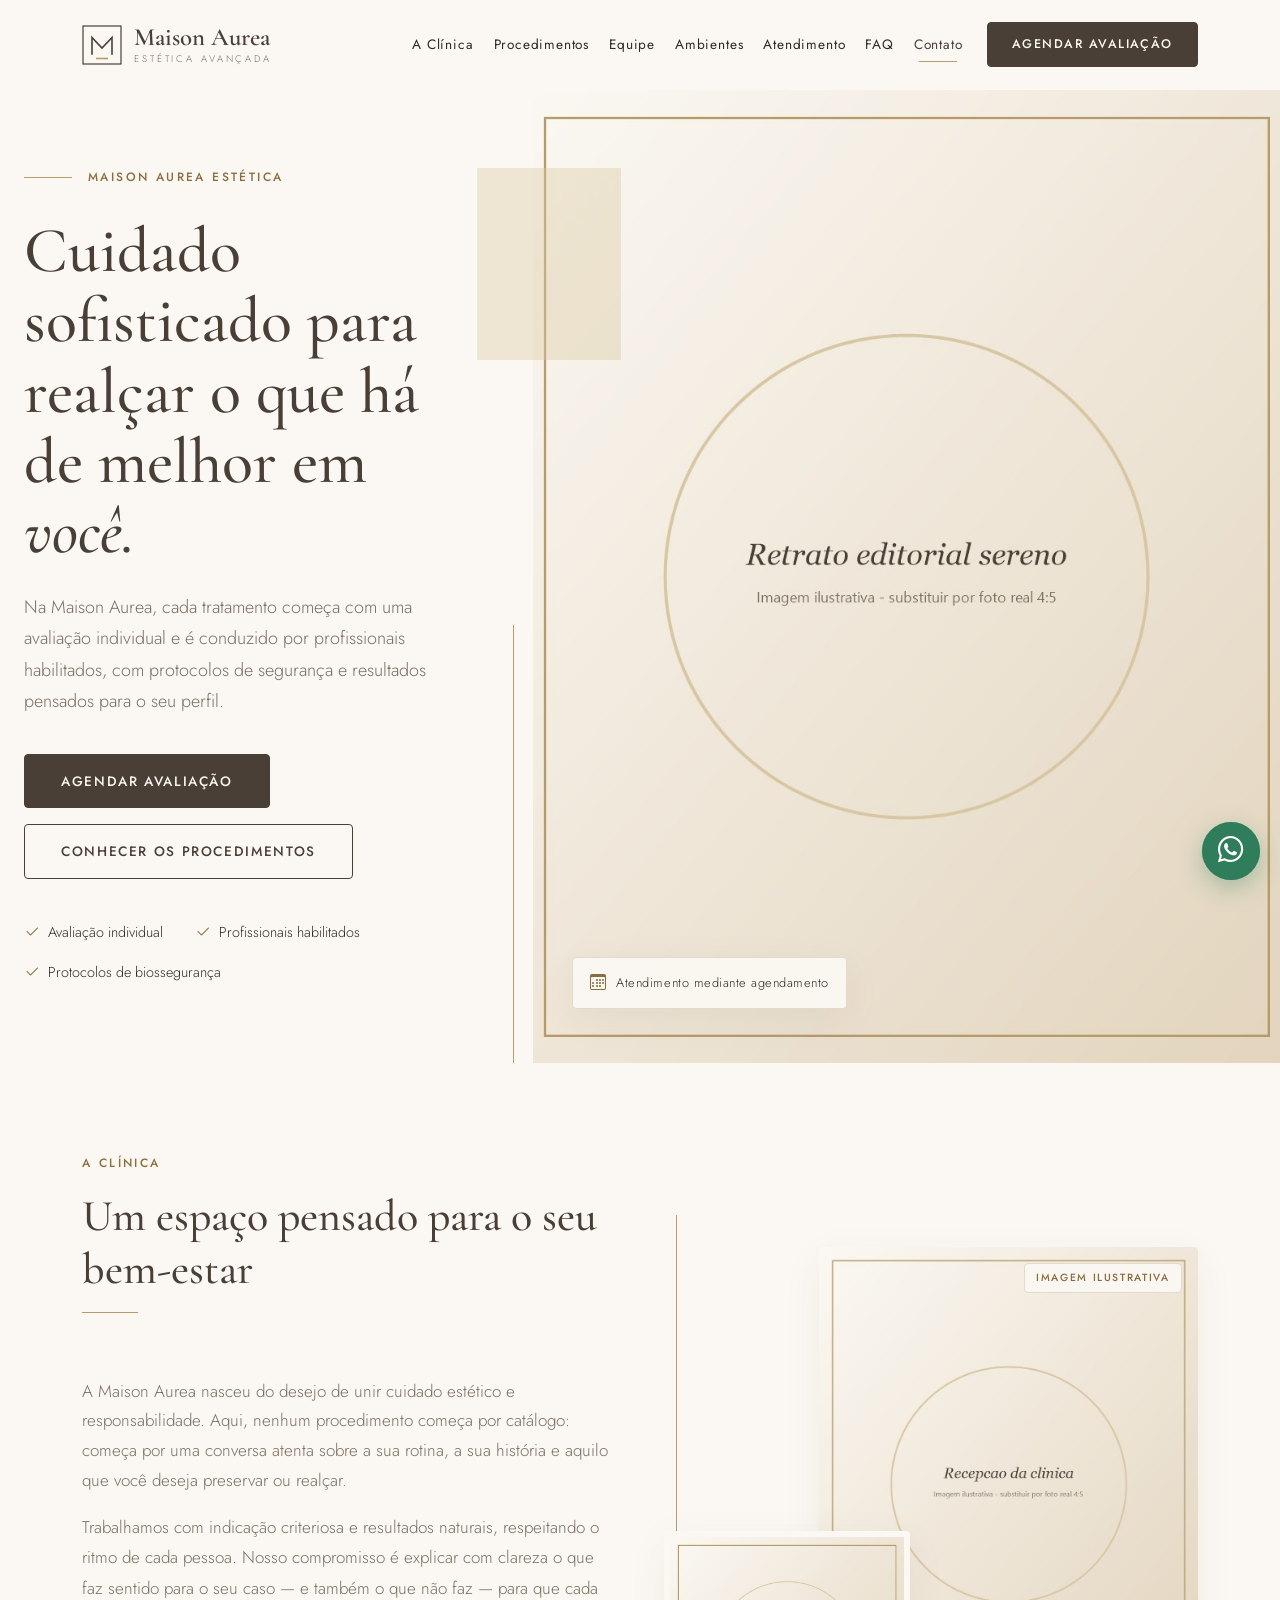
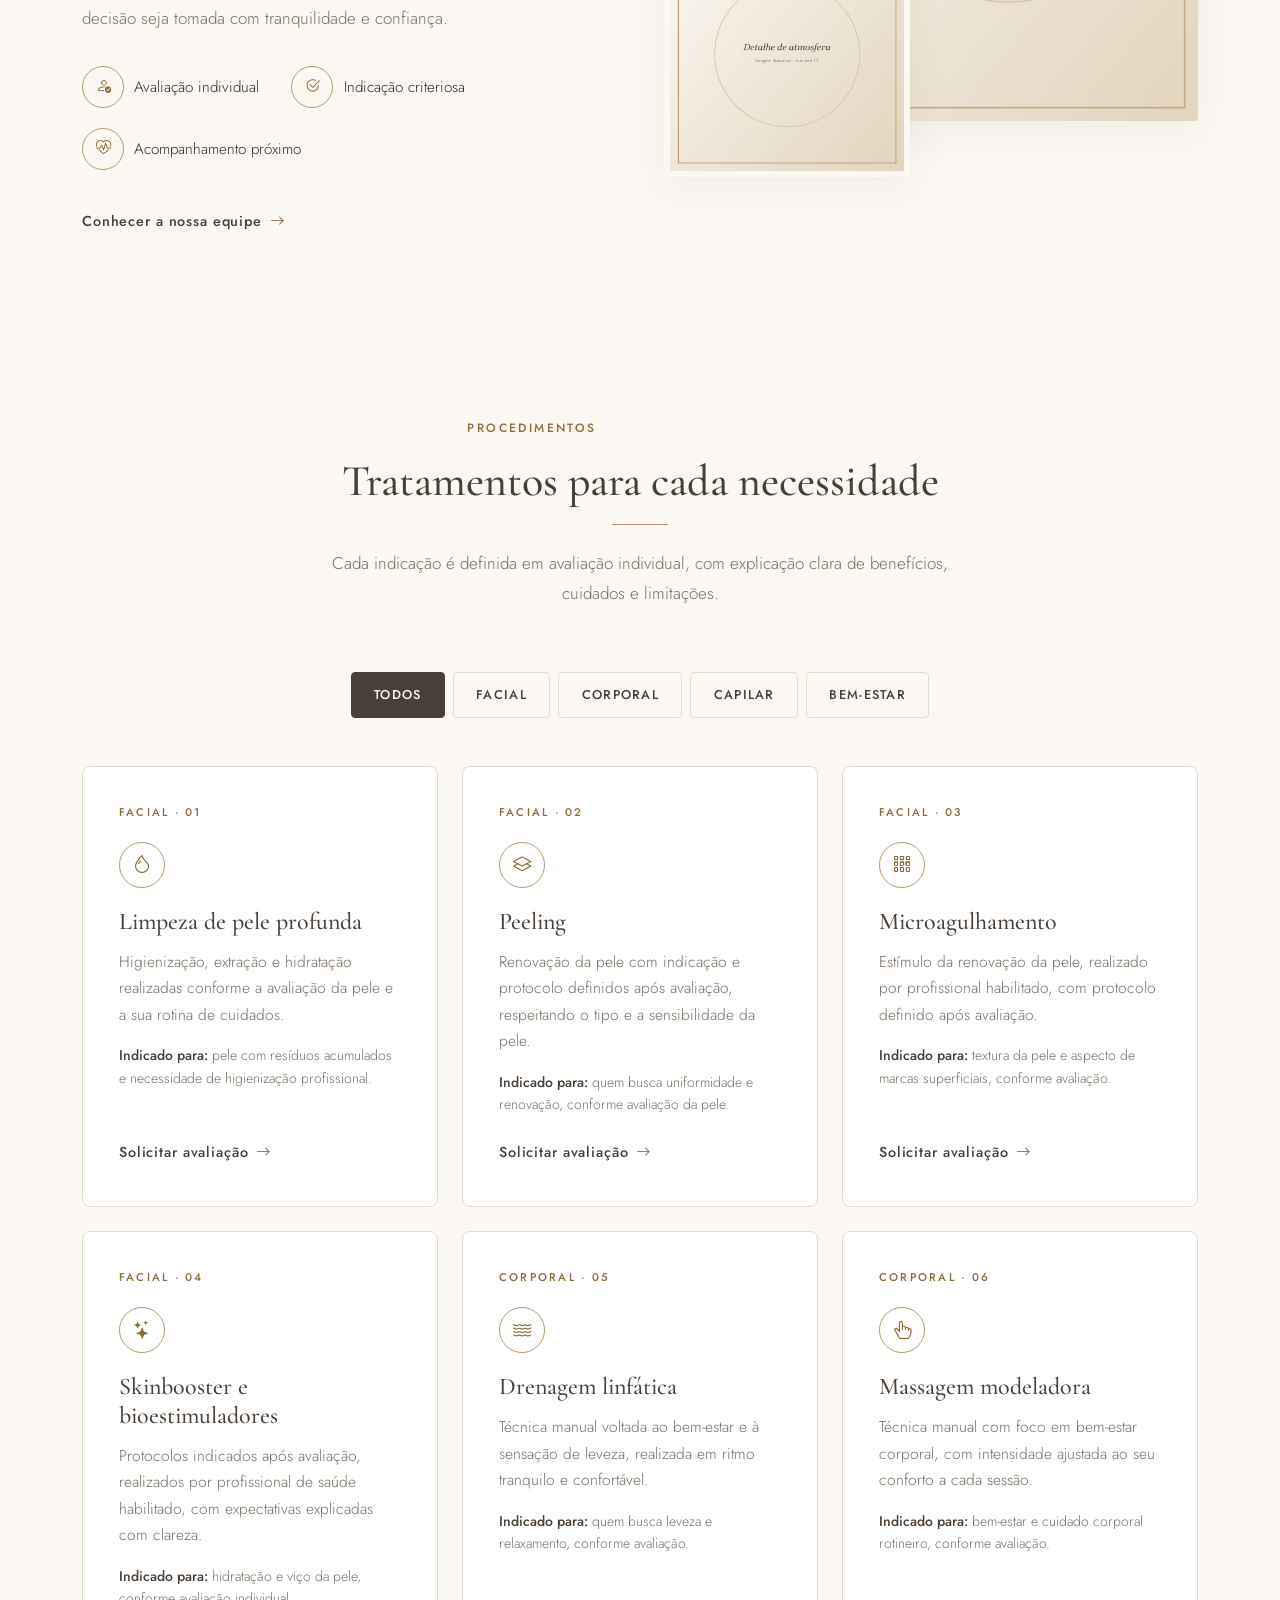
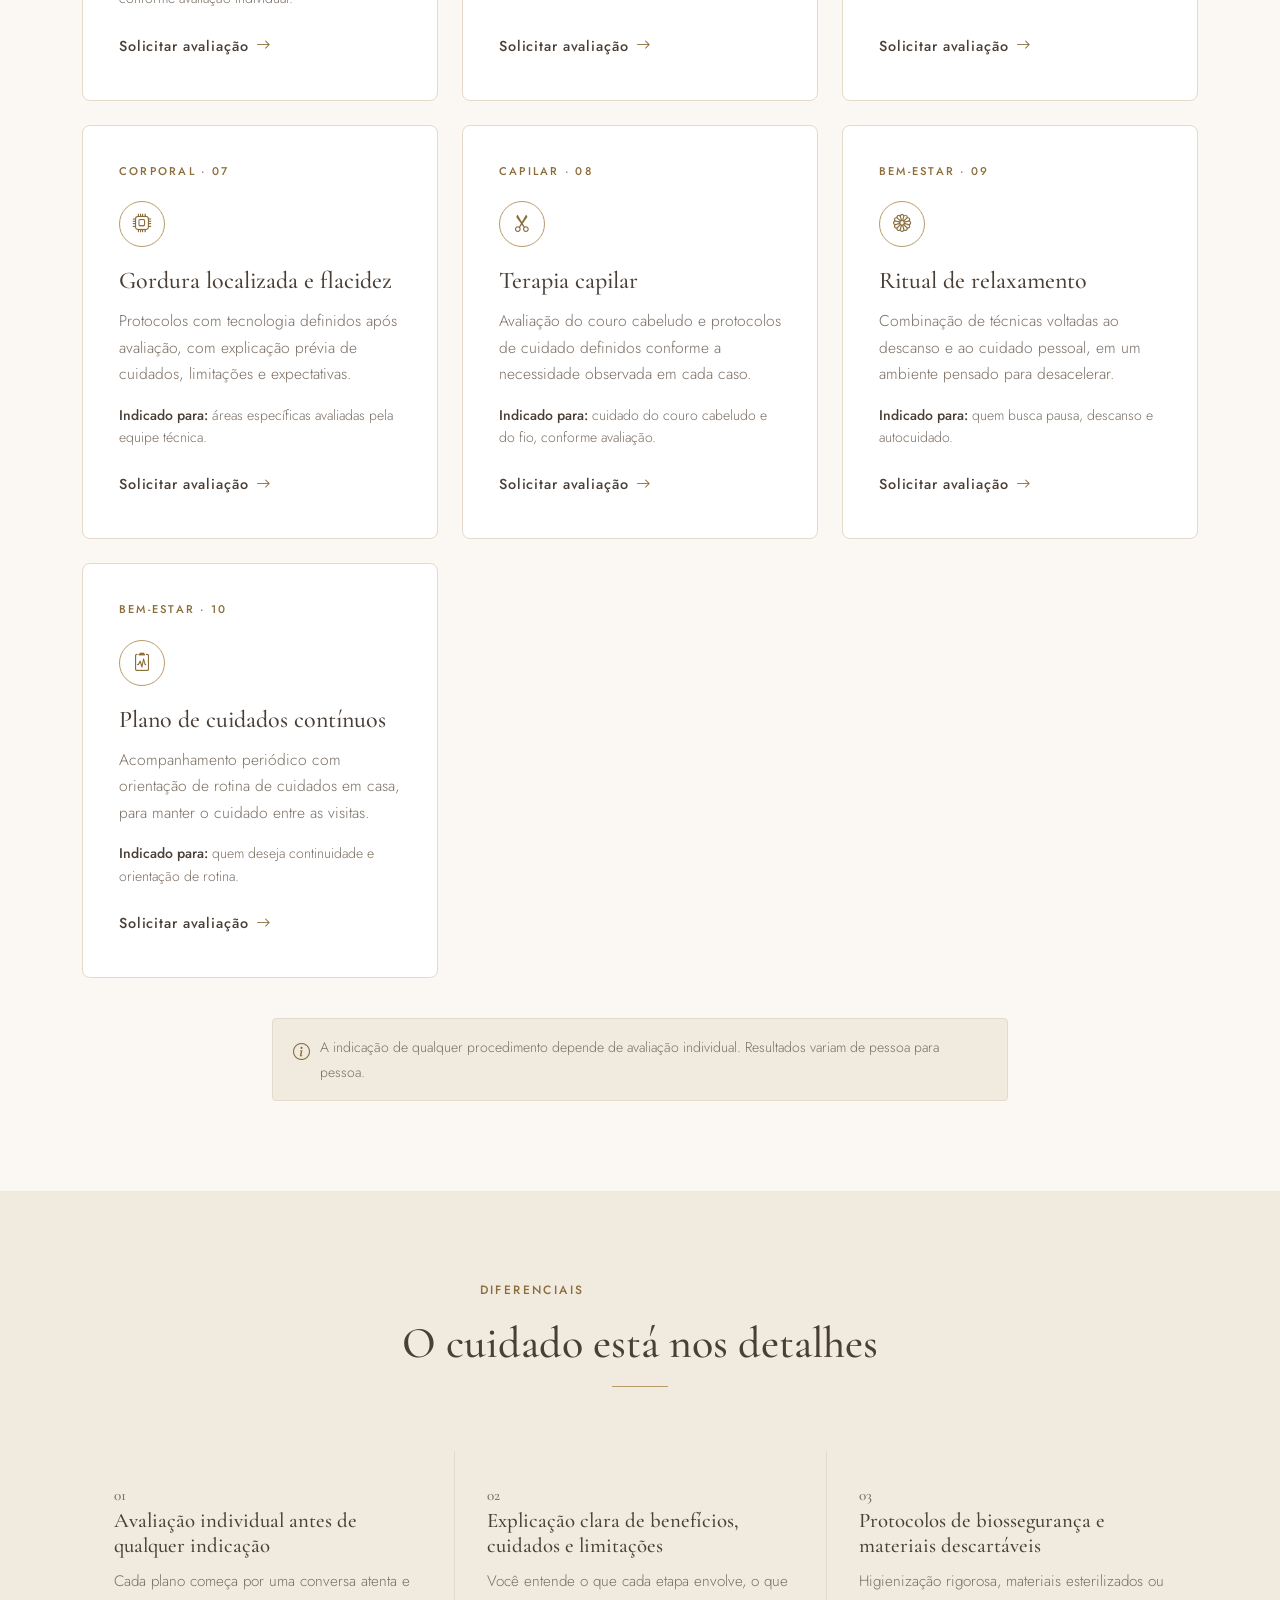
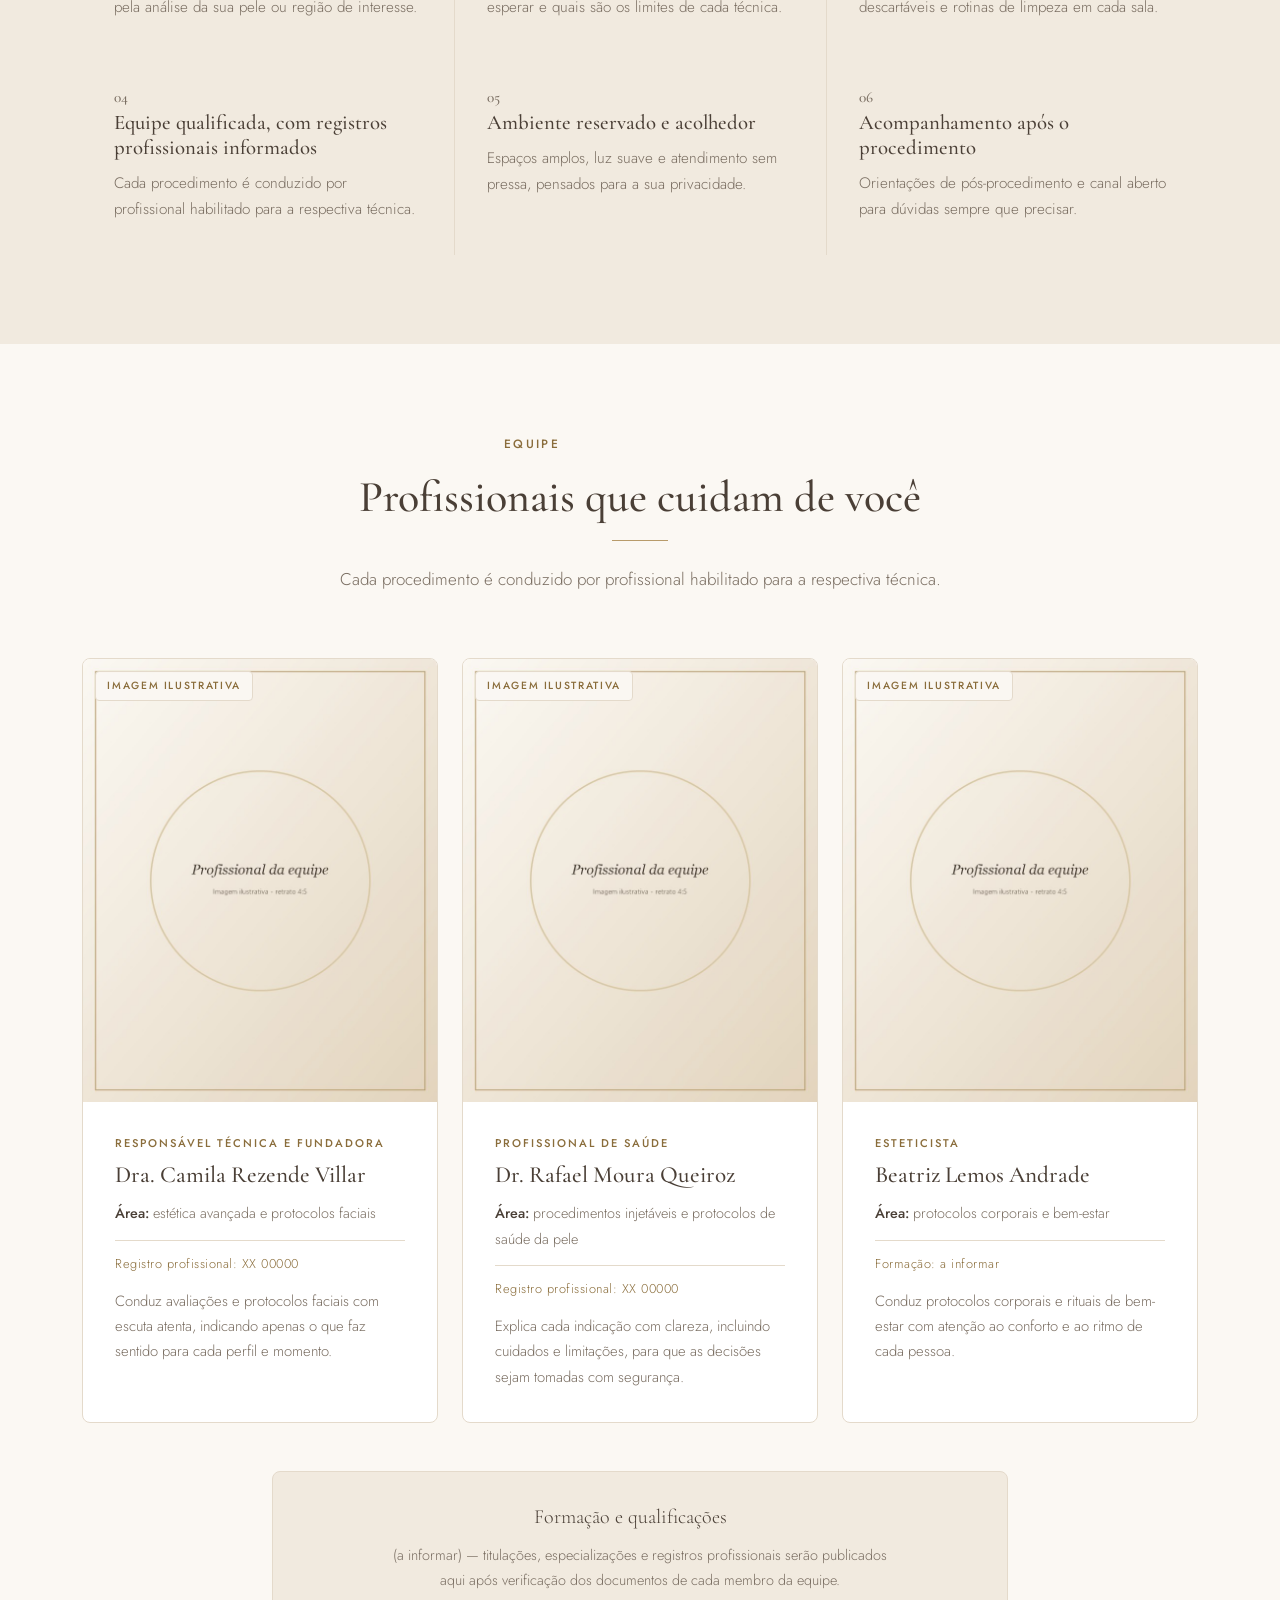
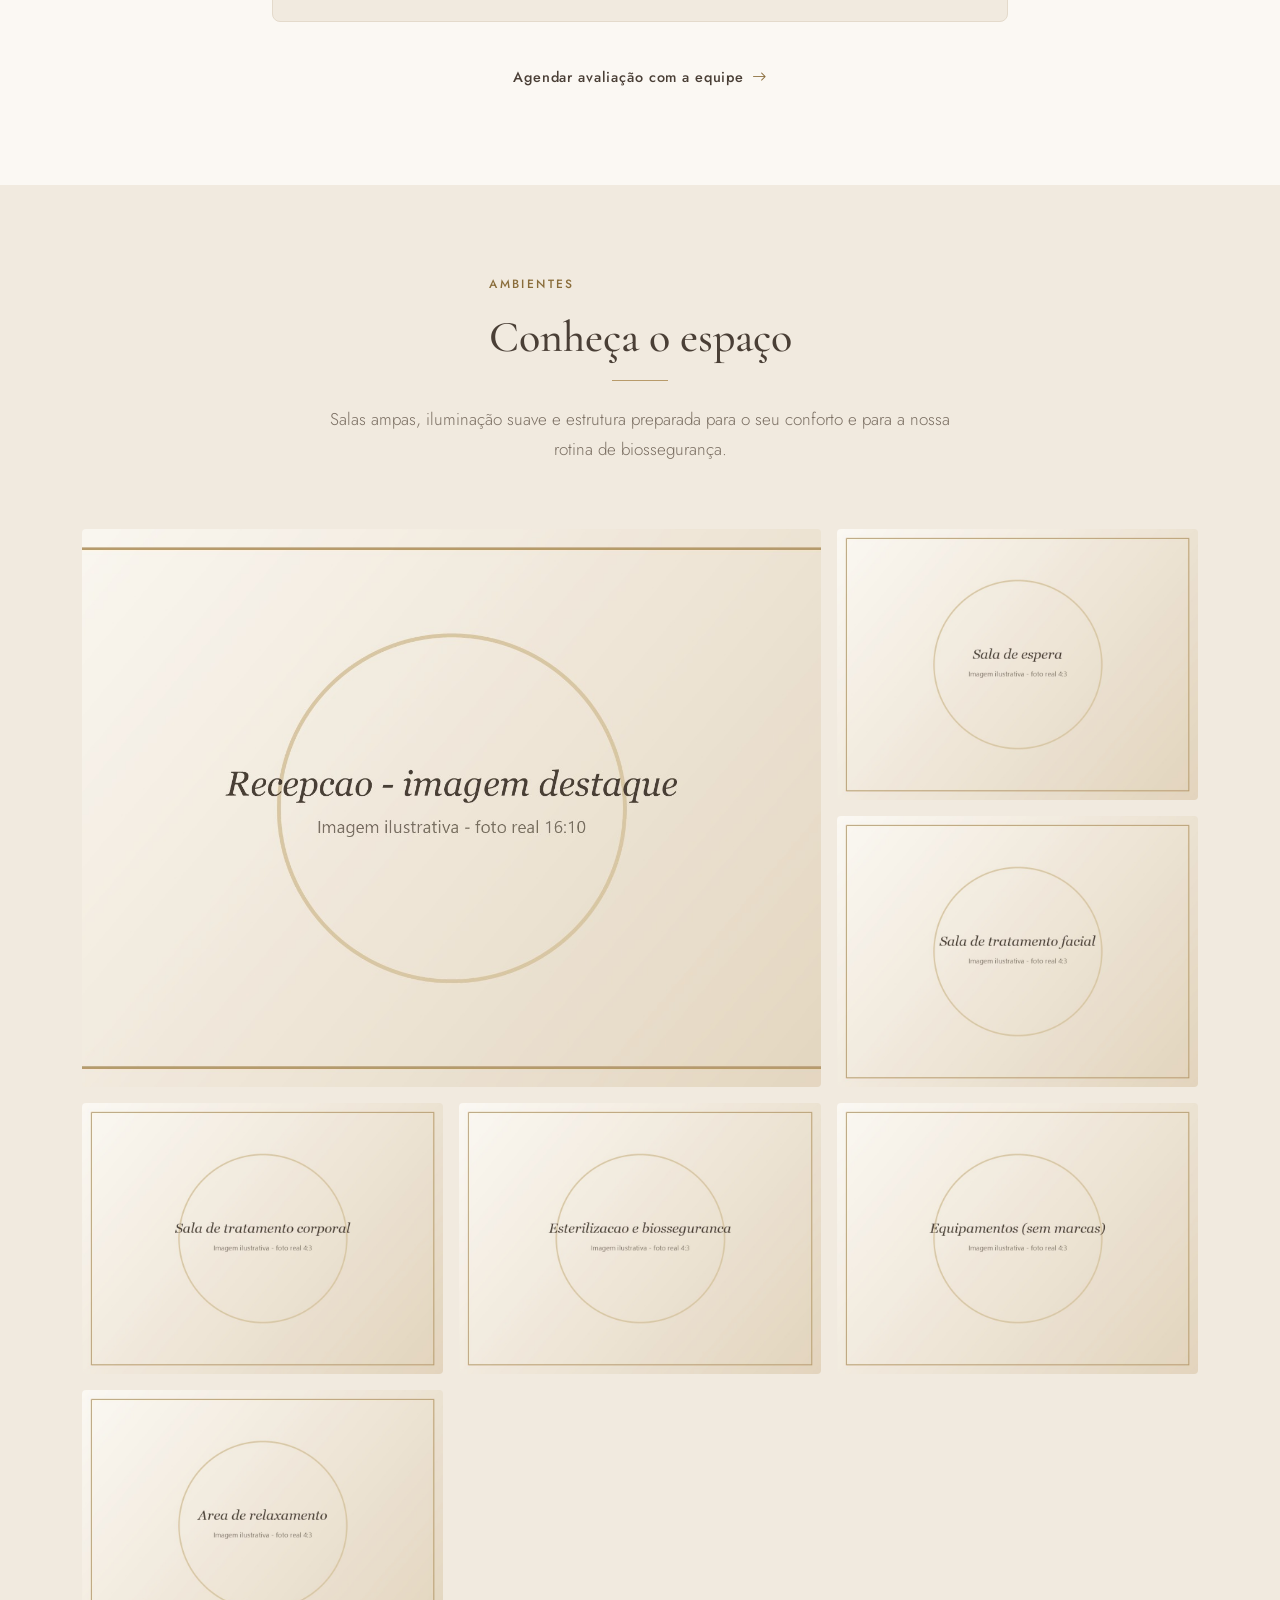
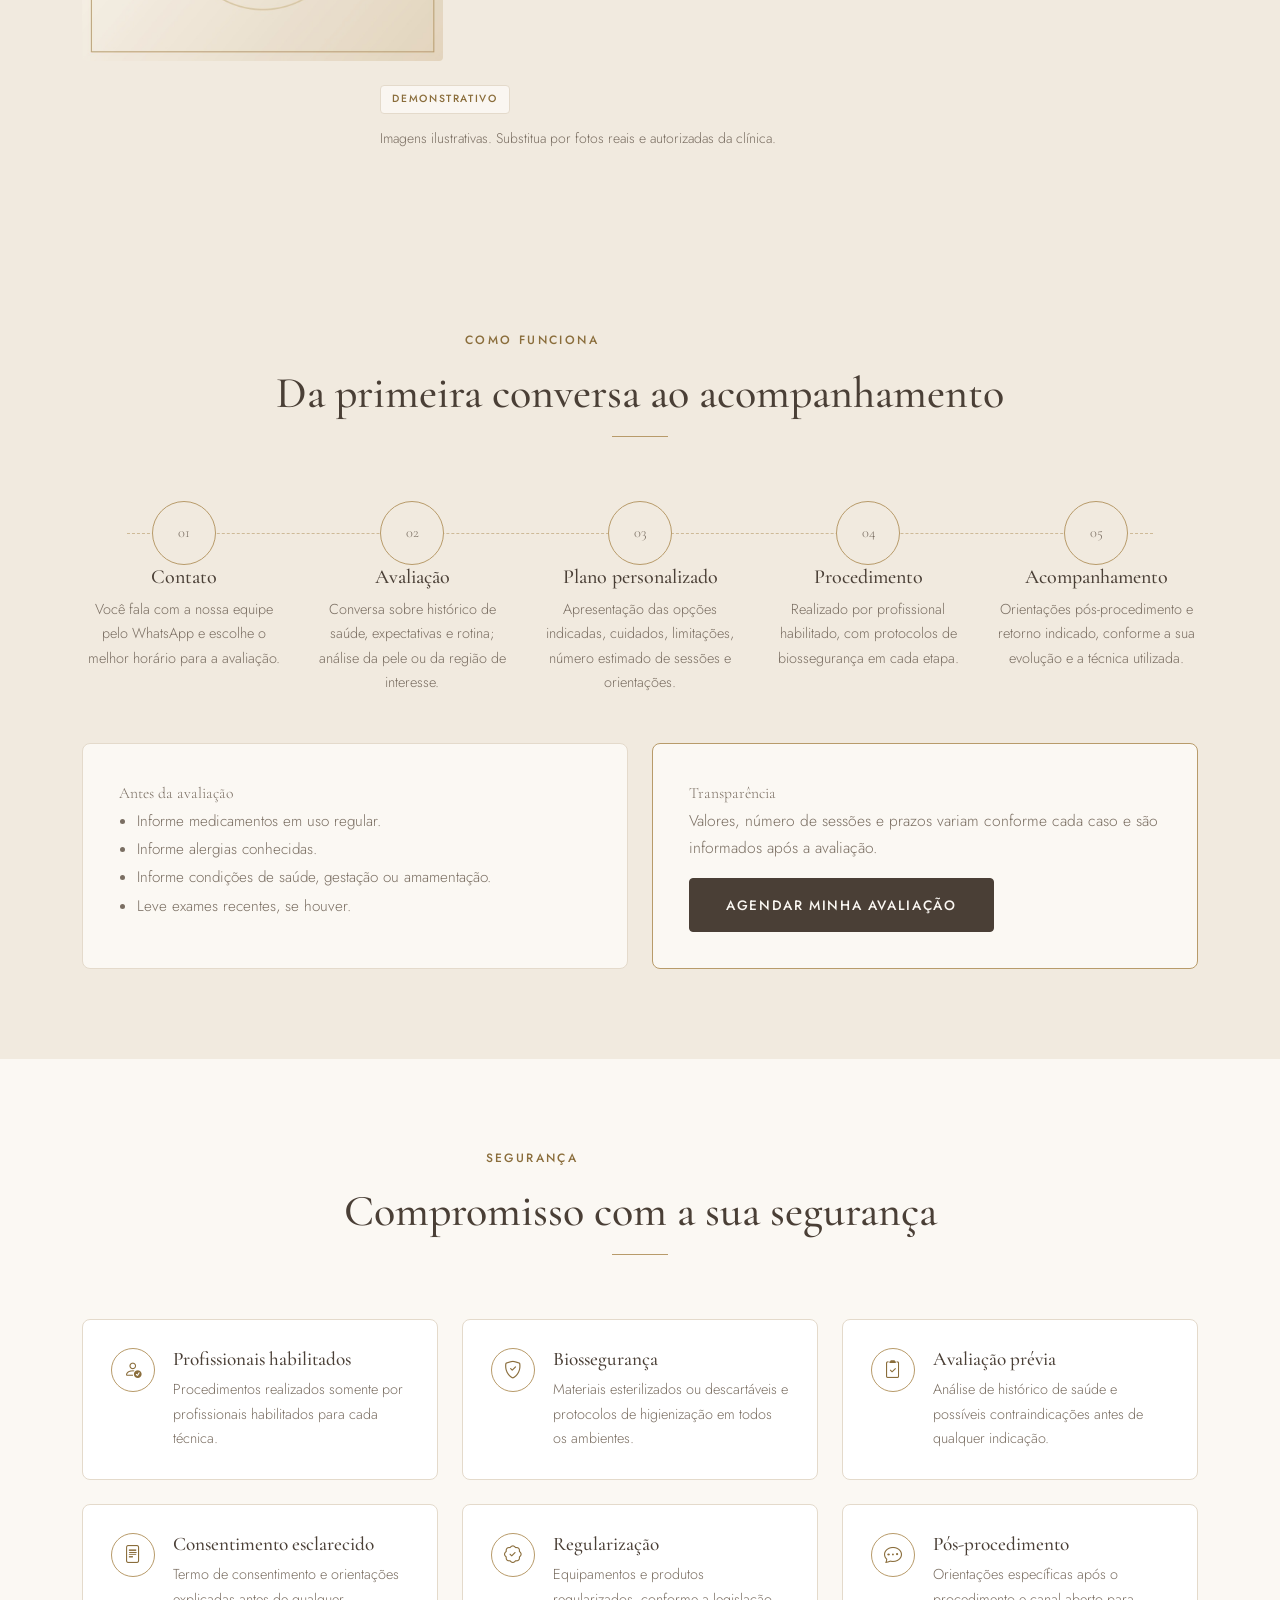
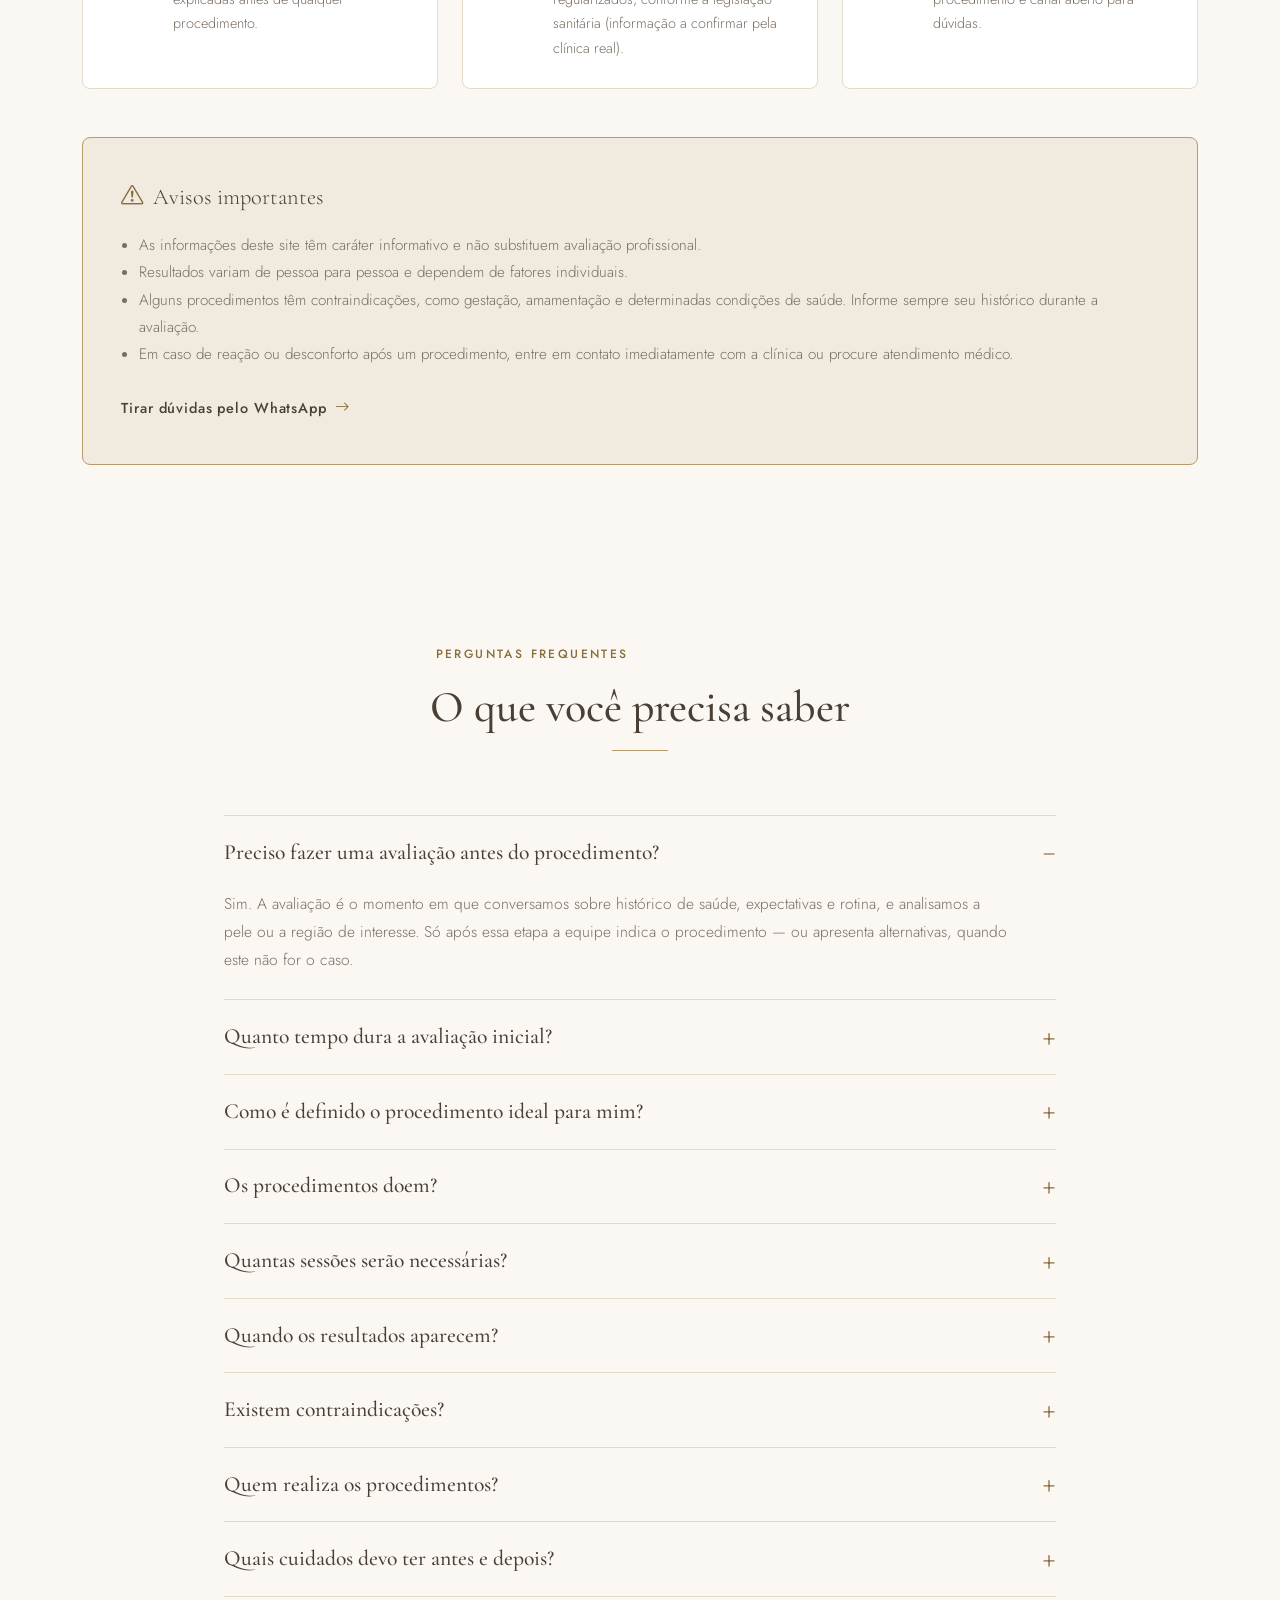
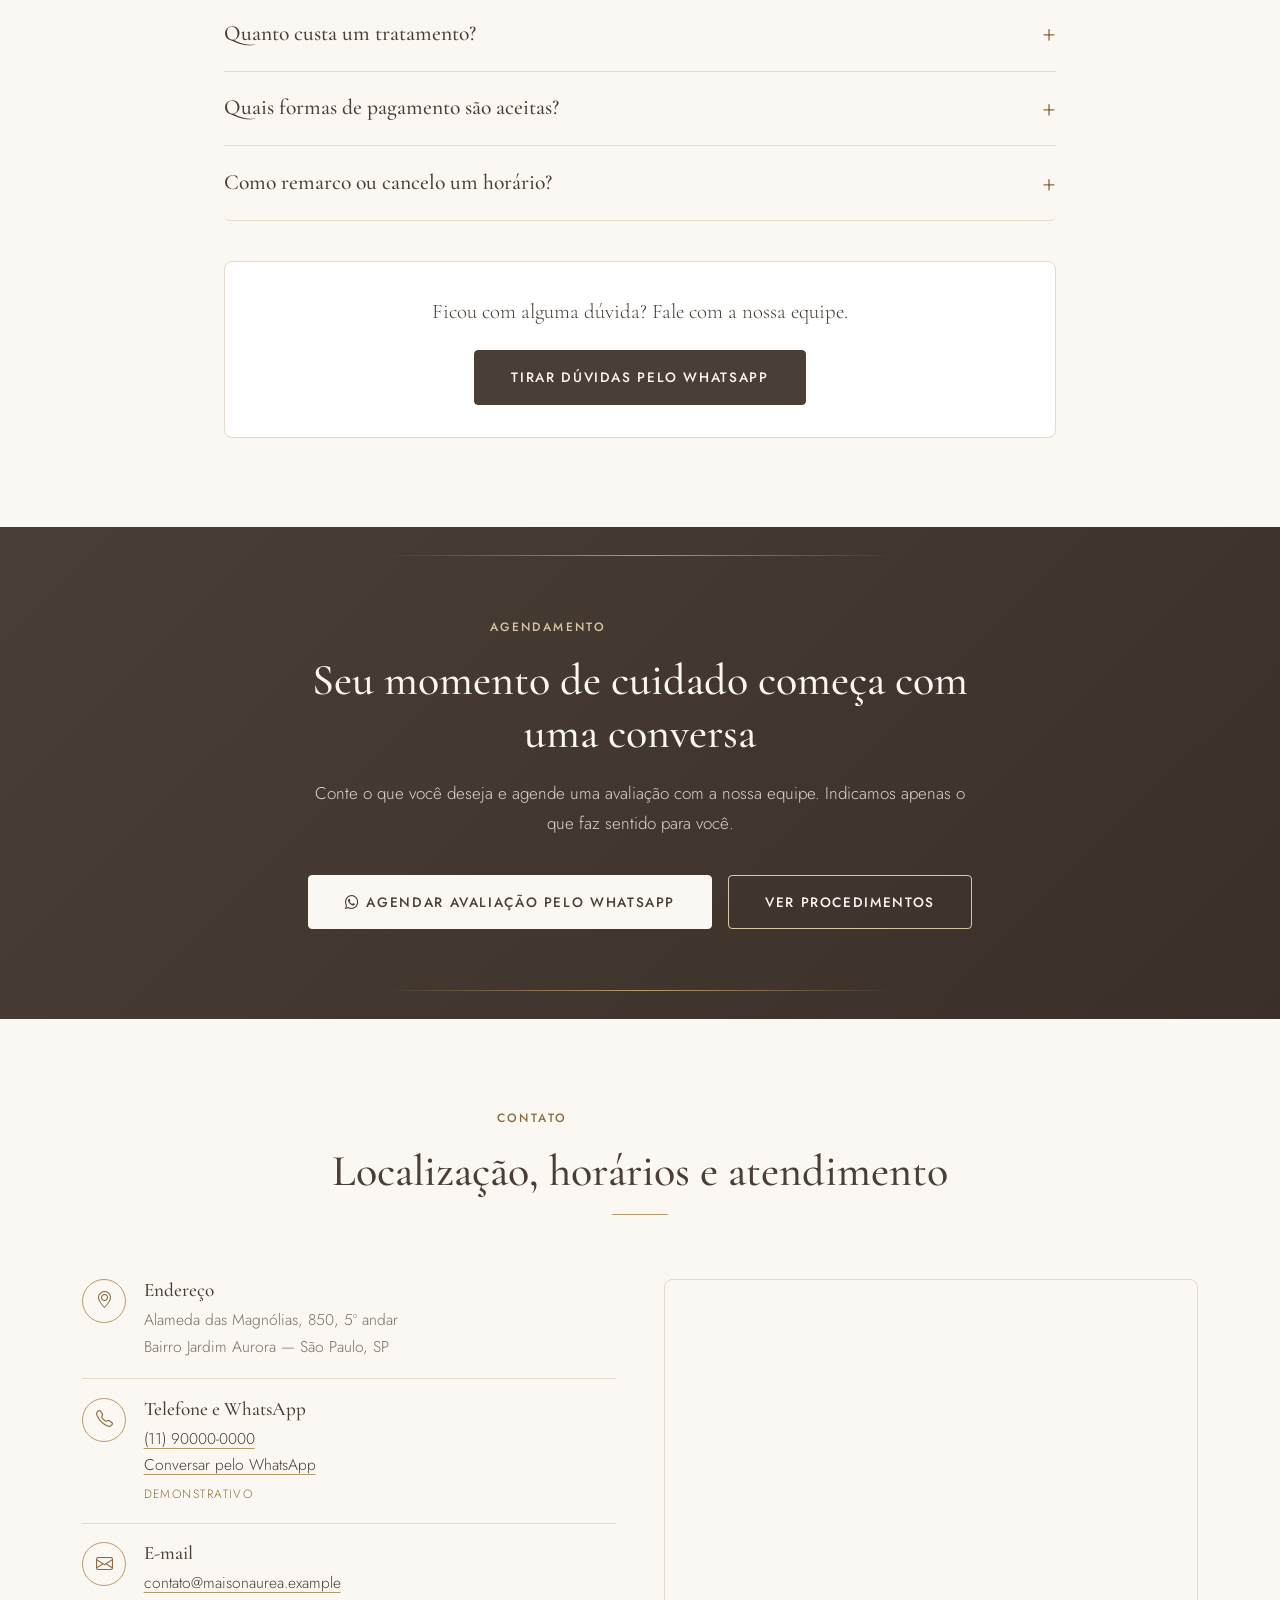
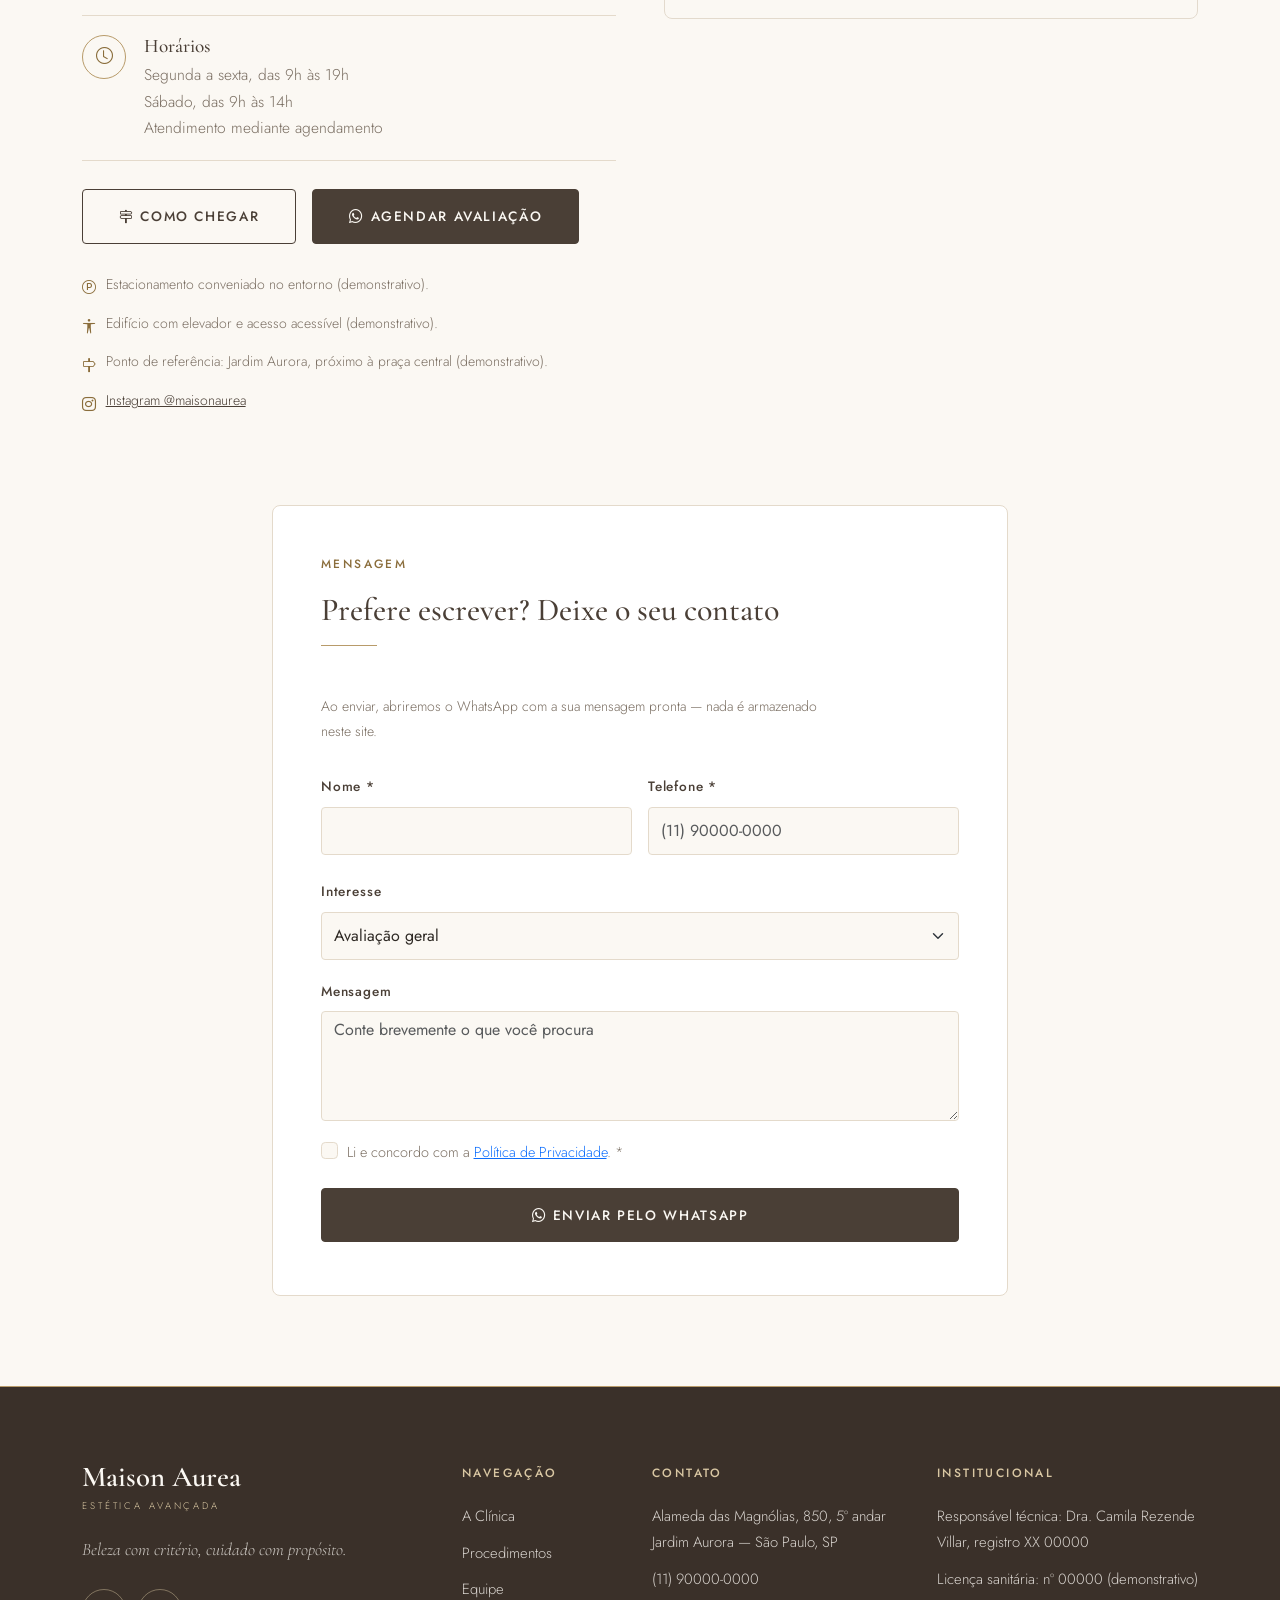
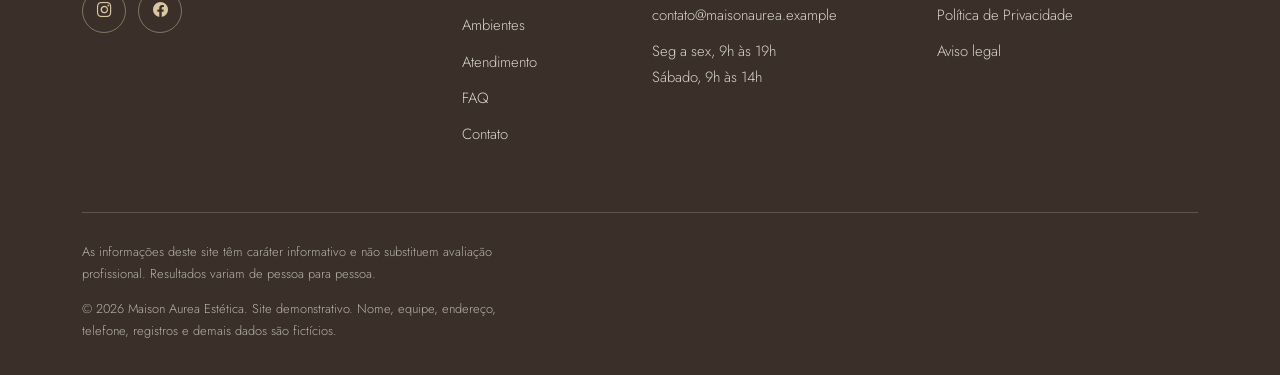
==== index.html @ e2713e15 "first commit" ====
<!DOCTYPE html>
<html lang="pt-BR">
<head>
  <meta charset="UTF-8">
  <meta name="viewport" content="width=device-width, initial-scale=1">

  <!-- ================= SEO ================= -->
  <title>Clínica de Estética em São Paulo | Maison Aurea Estética</title>
  <meta name="description" content="Maison Aurea Estética: procedimentos faciais, corporais e de bem-estar com avaliação individual e equipe habilitada em São Paulo. Agende sua avaliação.">
  <!-- SUBSTITUIR pelo domínio real antes da publicação -->
  <!-- <link rel="canonical" href="https://www.seudominio.com.br/"> -->
  <meta name="theme-color" content="#4A3F36">

  <!-- Open Graph / Twitter (SUBSTITUIR url e imagem pelos endereços reais) -->
  <meta property="og:title" content="Maison Aurea Estética | Beleza com critério, cuidado com propósito">
  <meta property="og:description" content="Procedimentos faciais, corporais, capilares e de bem-estar com avaliação individual e equipe habilitada em São Paulo.">
  <meta property="og:type" content="website">
  <meta property="og:url" content="https://www.seudominio.com.br/">
  <meta property="og:image" content="https://www.seudominio.com.br/images/og-image.jpg">
  <meta property="og:locale" content="pt_BR">
  <meta name="twitter:card" content="summary_large_image">
  <meta name="twitter:title" content="Maison Aurea Estética | Beleza com critério, cuidado com propósito">
  <meta name="twitter:description" content="Procedimentos faciais, corporais, capilares e de bem-estar com avaliação individual e equipe habilitada.">
  <meta name="twitter:image" content="https://www.seudominio.com.br/images/og-image.jpg">

  <!-- Favicon -->
  <link rel="icon" href="favicon/favicon.svg" type="image/svg+xml">
  <link rel="icon" href="favicon/favicon-32x32.png" sizes="32x32" type="image/png">
  <link rel="apple-touch-icon" href="favicon/apple-touch-icon.png">

  <!-- Fontes -->
  <link rel="preconnect" href="https://fonts.googleapis.com">
  <link rel="preconnect" href="https://fonts.gstatic.com" crossorigin>
  <link rel="preconnect" href="https://cdn.jsdelivr.net" crossorigin>
  <link href="https://fonts.googleapis.com/css2?family=Cormorant+Garamond:ital,wght@0,500;0,600;1,500;1,600&family=Jost:wght@300;400;500&display=swap" rel="stylesheet">

  <!-- Bootstrap 5.3.3 + Bootstrap Icons 1.11.3 (CDN com SRI) -->
  <link href="https://cdn.jsdelivr.net/npm/bootstrap@5.3.3/dist/css/bootstrap.min.css" rel="stylesheet" integrity="sha384-QWTKZyjpPEjISv5WaRU9OFeRpok6YctnYmDr5pNlyT2bRjXh0JMhjY6hW+ALEwIH" crossorigin="anonymous">
  <link href="https://cdn.jsdelivr.net/npm/bootstrap-icons@1.11.3/font/bootstrap-icons.min.css" rel="stylesheet" integrity="sha384-XGjxtQfXaH2tnPFa9x+ruJTuLE3Aa6LhHSWRr1XeTyhezb4abCG4ccI5AkVDxqC+" crossorigin="anonymous">

  <!-- Estilo próprio -->
  <link rel="stylesheet" href="css/style.css">

  <!-- Marca o documento como "com JS": animações de entrada só ocultam conteúdo quando o JS está ativo -->
  <script>document.documentElement.classList.add('js');</script>

  <!--
    JSON-LD demonstrativo: SUBSTITUIR por dados reais da clínica (endereço, telefone, domínio)
    antes de publicar. Sem avaliações (aggregateRating) por serem conteúdo fictício.
  -->
  <script type="application/ld+json">
  {
    "@context": "https://schema.org",
    "@type": "BeautySalon",
    "name": "Maison Aurea Estética",
    "description": "Clínica de estética com procedimentos faciais, corporais, capilares e de bem-estar, conduzidos por equipe multiprofissional.",
    "url": "https://www.seudominio.com.br/",
    "telephone": "+5511900000000",
    "email": "contato@maisonaurea.example",
    "address": {
      "@type": "PostalAddress",
      "streetAddress": "Alameda das Magnólias, 850, 5º andar — Jardim Aurora",
      "addressLocality": "São Paulo",
      "addressRegion": "SP",
      "addressCountry": "BR"
    },
    "openingHoursSpecification": [
      { "@type": "OpeningHoursSpecification", "dayOfWeek": ["Monday","Tuesday","Wednesday","Thursday","Friday"], "opens": "09:00", "closes": "19:00" },
      { "@type": "OpeningHoursSpecification", "dayOfWeek": "Saturday", "opens": "09:00", "closes": "14:00" }
    ]
  }
  </script>
</head>
<body>

  <a class="skip-link" href="#conteudo">Pular para o conteúdo</a>
  <!-- ================= HEADER ================= -->
  <header class="site-header" id="siteHeader">
    <nav class="navbar navbar-expand-lg fixed-top" aria-label="Navegação principal">
      <div class="container">
        <a class="navbar-brand" href="#inicio" aria-label="Maison Aurea Estética — voltar ao início">
          <!-- Monograma demonstrativo (SVG inline) -->
          <svg class="brand-monogram" viewBox="0 0 40 40" aria-hidden="true" focusable="false">
            <rect x="1" y="1" width="38" height="38" fill="none" stroke="currentColor" stroke-width="1.2"/>
            <path d="M10 29V12.5L20 23l10-10.5V29" fill="none" stroke="currentColor" stroke-width="1.6" stroke-linecap="square"/>
            <line x1="14" y1="33.5" x2="26" y2="33.5" stroke="#B89B6A" stroke-width="1.6"/>
          </svg>
          <span class="brand-text">
            <span class="brand-name">Maison Aurea</span>
            <span class="brand-sub">Estética avançada</span>
          </span>
        </a>

        <button class="navbar-toggler" type="button" data-bs-toggle="collapse" data-bs-target="#mainNav" aria-controls="mainNav" aria-expanded="false" aria-label="Abrir menu">
          <span class="navbar-toggler-icon" aria-hidden="true">
            <span></span><span></span><span></span>
          </span>
        </button>

        <div class="collapse navbar-collapse" id="mainNav">
          <ul class="navbar-nav ms-auto mb-2 mb-lg-0">
            <li class="nav-item"><a class="nav-link" href="#clinica">A Clínica</a></li>
            <li class="nav-item"><a class="nav-link" href="#procedimentos">Procedimentos</a></li>
            <li class="nav-item"><a class="nav-link" href="#equipe">Equipe</a></li>
            <li class="nav-item"><a class="nav-link" href="#ambientes">Ambientes</a></li>
            <li class="nav-item"><a class="nav-link" href="#atendimento">Atendimento</a></li>
            <li class="nav-item"><a class="nav-link" href="#faq">FAQ</a></li>
            <li class="nav-item"><a class="nav-link" href="#contato">Contato</a></li>
          </ul>
          <a class="btn btn-brand btn-header-cta" href="https://wa.me/5511900000000" target="_blank" rel="noopener noreferrer" data-whatsapp-message="Olá! Gostaria de agendar uma avaliação na Maison Aurea.">
            Agendar avaliação
          </a>
        </div>
      </div>
    </nav>
  </header>

  <main id="conteudo">

    <!-- ================= HERO (Seção 6) ================= -->
    <section class="hero" id="inicio" aria-labelledby="hero-title">
      <div class="container-fluid p-0">
        <div class="row g-0 align-items-center hero-row">
          <div class="col-lg-5 hero-content">
            <p class="hero-eyebrow"><span class="hero-eyebrow-line" aria-hidden="true"></span>Maison Aurea Estética</p>
            <h1 class="hero-title" id="hero-title">Cuidado sofisticado para realçar o que há de melhor em <em>você.</em></h1>
            <p class="hero-subtitle">Na Maison Aurea, cada tratamento começa com uma avaliação individual e é conduzido por profissionais habilitados, com protocolos de segurança e resultados pensados para o seu perfil.</p>
            <div class="hero-actions">
              <a class="btn btn-brand" href="https://wa.me/5511900000000" target="_blank" rel="noopener noreferrer" data-whatsapp-message="Olá! Gostaria de agendar uma avaliação na Maison Aurea.">
                Agendar avaliação
              </a>
              <a class="btn btn-outline-brand" href="#procedimentos">Conhecer os procedimentos</a>
            </div>
            <ul class="hero-trust list-unstyled mb-0">
              <li><i class="bi bi-check2" aria-hidden="true"></i>Avaliação individual</li>
              <li><i class="bi bi-check2" aria-hidden="true"></i>Profissionais habilitados</li>
              <li><i class="bi bi-check2" aria-hidden="true"></i>Protocolos de biossegurança</li>
            </ul>
          </div>
          <div class="col-lg-7 hero-media">
            <span class="hero-deco-rect" aria-hidden="true"></span>
            <span class="hero-deco-line" aria-hidden="true"></span>
            <!-- Imagem esperada: retrato editorial de mulher com pele natural em ambiente claro (linho, luz de janela, tons areia). Proporção 4:5. -->
            <img src="images/hero/hero-main.jpg" alt="Mulher em ambiente claro e luminoso, com expressão serena e pele natural"
                 width="960" height="1200" fetchpriority="high" decoding="async" class="hero-img">
            <p class="hero-badge">
              <i class="bi bi-calendar3" aria-hidden="true"></i>
              Atendimento mediante agendamento
            </p>
          </div>
        </div>
      </div>
    </section>
    <!-- ================= A CLÍNICA (Seção 4.1) ================= -->
    <section class="section section--clinica" id="clinica" aria-labelledby="clinica-title">
      <div class="container">
        <div class="row g-5 align-items-center">
          <div class="col-lg-6">
            <div class="section-header section-header--left reveal">
              <p class="section-eyebrow">A Clínica</p>
              <h2 class="section-title" id="clinica-title">Um espaço pensado para o seu bem-estar</h2>
              <span class="section-rule" aria-hidden="true"></span>
            </div>
            <p class="section-lead reveal">A Maison Aurea nasceu do desejo de unir cuidado estético e responsabilidade. Aqui, nenhum procedimento começa por catálogo: começa por uma conversa atenta sobre a sua rotina, a sua história e aquilo que você deseja preservar ou realçar.</p>
            <p class="section-text reveal">Trabalhamos com indicação criteriosa e resultados naturais, respeitando o ritmo de cada pessoa. Nosso compromisso é explicar com clareza o que faz sentido para o seu caso — e também o que não faz — para que cada decisão seja tomada com tranquilidade e confiança.</p>

            <ul class="clinica-points list-unstyled reveal">
              <li>
                <span class="point-icon" aria-hidden="true"><i class="bi bi-person-check"></i></span>
                <span>Avaliação individual</span>
              </li>
              <li>
                <span class="point-icon" aria-hidden="true"><i class="bi bi-check2-circle"></i></span>
                <span>Indicação criteriosa</span>
              </li>
              <li>
                <span class="point-icon" aria-hidden="true"><i class="bi bi-heart-pulse"></i></span>
                <span>Acompanhamento próximo</span>
              </li>
            </ul>

            <a class="link-arrow reveal" href="#equipe">
              Conhecer a nossa equipe
              <i class="bi bi-arrow-right" aria-hidden="true"></i>
            </a>
          </div>

          <div class="col-lg-6">
            <div class="clinica-composition reveal">
              <span class="clinica-line" aria-hidden="true"></span>
              <figure class="clinica-img clinica-img--main">
                <!-- Imagem esperada: recepção com travertino/madeira clara e plantas. Proporção 4:5. -->
                <img src="images/about/clinica-recepcao.jpg" alt="Recepção da clínica com acabamento em pedra clara, madeira e plantas"
                     width="900" height="1125" loading="lazy" decoding="async">
              </figure>
              <figure class="clinica-img clinica-img--secondary">
                <!-- Imagem esperada: detalhe de cerâmica, vela, toalhas dobradas e flor. Proporção 1:1. -->
                <img src="images/about/clinica-detalhe.jpg" alt="Detalhe do ambiente com toalhas dobradas, vela e flor em vaso de cerâmica"
                     width="800" height="800" loading="lazy" decoding="async">
              </figure>
              <span class="badge-demo">Imagem ilustrativa</span>
            </div>
          </div>
        </div>
      </div>
    </section>
    <!-- ================= PROCEDIMENTOS (Seção 4.2) -->
    <!-- AO ADAPTAR PARA UM CLIENTE REAL: listar apenas procedimentos efetivamente oferecidos e autorizados. -->
    <!-- ================= -->
    <section class="section section--procedures" id="procedimentos" aria-labelledby="procedimentos-title">
      <div class="container">
        <div class="section-header reveal">
          <p class="section-eyebrow">Procedimentos</p>
          <h2 class="section-title" id="procedimentos-title">Tratamentos para cada necessidade</h2>
          <span class="section-rule" aria-hidden="true"></span>
          <p class="section-subtitle">Cada indicação é definida em avaliação individual, com explicação clara de benefícios, cuidados e limitações.</p>
        </div>

        <div class="procedure-filter reveal" role="group" aria-label="Filtrar procedimentos por categoria">
          <button type="button" class="filter-btn is-active" data-filter="all" aria-pressed="true">Todos</button>
          <button type="button" class="filter-btn" data-filter="facial" aria-pressed="false">Facial</button>
          <button type="button" class="filter-btn" data-filter="corporal" aria-pressed="false">Corporal</button>
          <button type="button" class="filter-btn" data-filter="capilar" aria-pressed="false">Capilar</button>
          <button type="button" class="filter-btn" data-filter="bem-estar" aria-pressed="false">Bem-estar</button>
        </div>

        <div class="row g-4" id="procedureGrid">
          <!-- 1. Limpeza de pele profunda -->
          <div class="col-md-6 col-xl-4 procedure-item" data-category="facial">
            <article class="card-procedure h-100 reveal">
              <p class="card-procedure__cat">Facial · 01</p>
              <span class="card-procedure__icon" aria-hidden="true"><i class="bi bi-droplet"></i></span>
              <h3 class="card-procedure__title">Limpeza de pele profunda</h3>
              <p class="card-procedure__desc">Higienização, extração e hidratação realizadas conforme a avaliação da pele e a sua rotina de cuidados.</p>
              <p class="card-procedure__indication"><strong>Indicado para:</strong> pele com resíduos acumulados e necessidade de higienização profissional.</p>
              <a class="link-arrow" href="https://wa.me/5511900000000" target="_blank" rel="noopener noreferrer" data-whatsapp-message="Olá! Gostaria de agendar uma avaliação para limpeza de pele.">Solicitar avaliação <i class="bi bi-arrow-right" aria-hidden="true"></i></a>
            </article>
          </div>

          <!-- 2. Peeling -->
          <div class="col-md-6 col-xl-4 procedure-item" data-category="facial">
            <article class="card-procedure h-100 reveal">
              <p class="card-procedure__cat">Facial · 02</p>
              <span class="card-procedure__icon" aria-hidden="true"><i class="bi bi-layers"></i></span>
              <h3 class="card-procedure__title">Peeling</h3>
              <p class="card-procedure__desc">Renovação da pele com indicação e protocolo definidos após avaliação, respeitando o tipo e a sensibilidade da pele.</p>
              <p class="card-procedure__indication"><strong>Indicado para:</strong> quem busca uniformidade e renovação, conforme avaliação da pele.</p>
              <a class="link-arrow" href="https://wa.me/5511900000000" target="_blank" rel="noopener noreferrer" data-whatsapp-message="Olá! Tenho interesse em peeling. Podem me orientar sobre a avaliação?">Solicitar avaliação <i class="bi bi-arrow-right" aria-hidden="true"></i></a>
            </article>
          </div>

          <!-- 3. Microagulhamento -->
          <div class="col-md-6 col-xl-4 procedure-item" data-category="facial">
            <article class="card-procedure h-100 reveal">
              <p class="card-procedure__cat">Facial · 03</p>
              <span class="card-procedure__icon" aria-hidden="true"><i class="bi bi-grid-3x3-gap"></i></span>
              <h3 class="card-procedure__title">Microagulhamento</h3>
              <p class="card-procedure__desc">Estímulo da renovação da pele, realizado por profissional habilitado, com protocolo definido após avaliação.</p>
              <p class="card-procedure__indication"><strong>Indicado para:</strong> textura da pele e aspecto de marcas superficiais, conforme avaliação.</p>
              <a class="link-arrow" href="https://wa.me/5511900000000" target="_blank" rel="noopener noreferrer" data-whatsapp-message="Olá! Gostaria de saber mais sobre microagulhamento e agendar uma avaliação.">Solicitar avaliação <i class="bi bi-arrow-right" aria-hidden="true"></i></a>
            </article>
          </div>

          <!-- 4. Skinbooster e bioestimuladores -->
          <div class="col-md-6 col-xl-4 procedure-item" data-category="facial">
            <article class="card-procedure h-100 reveal">
              <p class="card-procedure__cat">Facial · 04</p>
              <span class="card-procedure__icon" aria-hidden="true"><i class="bi bi-stars"></i></span>
              <h3 class="card-procedure__title">Skinbooster e bioestimuladores</h3>
              <p class="card-procedure__desc">Protocolos indicados após avaliação, realizados por profissional de saúde habilitado, com expectativas explicadas com clareza.</p>
              <p class="card-procedure__indication"><strong>Indicado para:</strong> hidratação e viço da pele, conforme avaliação individual.</p>
              <a class="link-arrow" href="https://wa.me/5511900000000" target="_blank" rel="noopener noreferrer" data-whatsapp-message="Olá! Gostaria de agendar uma avaliação para protocolos de pele.">Solicitar avaliação <i class="bi bi-arrow-right" aria-hidden="true"></i></a>
            </article>
          </div>
          <!-- 5. Drenagem linfática -->
          <div class="col-md-6 col-xl-4 procedure-item" data-category="corporal">
            <article class="card-procedure h-100 reveal">
              <p class="card-procedure__cat">Corporal · 05</p>
              <span class="card-procedure__icon" aria-hidden="true"><i class="bi bi-water"></i></span>
              <h3 class="card-procedure__title">Drenagem linfática</h3>
              <p class="card-procedure__desc">Técnica manual voltada ao bem-estar e à sensação de leveza, realizada em ritmo tranquilo e confortável.</p>
              <p class="card-procedure__indication"><strong>Indicado para:</strong> quem busca leveza e relaxamento, conforme avaliação.</p>
              <a class="link-arrow" href="https://wa.me/5511900000000" target="_blank" rel="noopener noreferrer" data-whatsapp-message="Olá! Gostaria de agendar uma sessão de drenagem ou massagem.">Solicitar avaliação <i class="bi bi-arrow-right" aria-hidden="true"></i></a>
            </article>
          </div>

          <!-- 6. Massagem modeladora -->
          <div class="col-md-6 col-xl-4 procedure-item" data-category="corporal">
            <article class="card-procedure h-100 reveal">
              <p class="card-procedure__cat">Corporal · 06</p>
              <span class="card-procedure__icon" aria-hidden="true"><i class="bi bi-hand-index-thumb"></i></span>
              <h3 class="card-procedure__title">Massagem modeladora</h3>
              <p class="card-procedure__desc">Técnica manual com foco em bem-estar corporal, com intensidade ajustada ao seu conforto a cada sessão.</p>
              <p class="card-procedure__indication"><strong>Indicado para:</strong> bem-estar e cuidado corporal rotineiro, conforme avaliação.</p>
              <a class="link-arrow" href="https://wa.me/5511900000000" target="_blank" rel="noopener noreferrer" data-whatsapp-message="Olá! Gostaria de agendar uma sessão de drenagem ou massagem.">Solicitar avaliação <i class="bi bi-arrow-right" aria-hidden="true"></i></a>
            </article>
          </div>

          <!-- 7. Gordura localizada e flacidez -->
          <div class="col-md-6 col-xl-4 procedure-item" data-category="corporal">
            <article class="card-procedure h-100 reveal">
              <p class="card-procedure__cat">Corporal · 07</p>
              <span class="card-procedure__icon" aria-hidden="true"><i class="bi bi-cpu"></i></span>
              <h3 class="card-procedure__title">Gordura localizada e flacidez</h3>
              <p class="card-procedure__desc">Protocolos com tecnologia definidos após avaliação, com explicação prévia de cuidados, limitações e expectativas.</p>
              <p class="card-procedure__indication"><strong>Indicado para:</strong> áreas específicas avaliadas pela equipe técnica.</p>
              <a class="link-arrow" href="https://wa.me/5511900000000" target="_blank" rel="noopener noreferrer" data-whatsapp-message="Olá! Gostaria de uma avaliação para tratamento corporal.">Solicitar avaliação <i class="bi bi-arrow-right" aria-hidden="true"></i></a>
            </article>
          </div>
          <!-- 8. Terapia capilar -->
          <div class="col-md-6 col-xl-4 procedure-item" data-category="capilar">
            <article class="card-procedure h-100 reveal">
              <p class="card-procedure__cat">Capilar · 08</p>
              <span class="card-procedure__icon" aria-hidden="true"><i class="bi bi-scissors"></i></span>
              <h3 class="card-procedure__title">Terapia capilar</h3>
              <p class="card-procedure__desc">Avaliação do couro cabeludo e protocolos de cuidado definidos conforme a necessidade observada em cada caso.</p>
              <p class="card-procedure__indication"><strong>Indicado para:</strong> cuidado do couro cabeludo e do fio, conforme avaliação.</p>
              <a class="link-arrow" href="https://wa.me/5511900000000" target="_blank" rel="noopener noreferrer" data-whatsapp-message="Olá! Gostaria de agendar uma avaliação capilar.">Solicitar avaliação <i class="bi bi-arrow-right" aria-hidden="true"></i></a>
            </article>
          </div>

          <!-- 9. Ritual de relaxamento -->
          <div class="col-md-6 col-xl-4 procedure-item" data-category="bem-estar">
            <article class="card-procedure h-100 reveal">
              <p class="card-procedure__cat">Bem-estar · 09</p>
              <span class="card-procedure__icon" aria-hidden="true"><i class="bi bi-flower1"></i></span>
              <h3 class="card-procedure__title">Ritual de relaxamento</h3>
              <p class="card-procedure__desc">Combinação de técnicas voltadas ao descanso e ao cuidado pessoal, em um ambiente pensado para desacelerar.</p>
              <p class="card-procedure__indication"><strong>Indicado para:</strong> quem busca pausa, descanso e autocuidado.</p>
              <a class="link-arrow" href="https://wa.me/5511900000000" target="_blank" rel="noopener noreferrer" data-whatsapp-message="Olá! Tenho interesse em um ritual de relaxamento.">Solicitar avaliação <i class="bi bi-arrow-right" aria-hidden="true"></i></a>
            </article>
          </div>

          <!-- 10. Plano de cuidados contínuos -->
          <div class="col-md-6 col-xl-4 procedure-item" data-category="bem-estar">
            <article class="card-procedure h-100 reveal">
              <p class="card-procedure__cat">Bem-estar · 10</p>
              <span class="card-procedure__icon" aria-hidden="true"><i class="bi bi-clipboard2-pulse"></i></span>
              <h3 class="card-procedure__title">Plano de cuidados contínuos</h3>
              <p class="card-procedure__desc">Acompanhamento periódico com orientação de rotina de cuidados em casa, para manter o cuidado entre as visitas.</p>
              <p class="card-procedure__indication"><strong>Indicado para:</strong> quem deseja continuidade e orientação de rotina.</p>
              <a class="link-arrow" href="https://wa.me/5511900000000" target="_blank" rel="noopener noreferrer" data-whatsapp-message="Olá! Tenho interesse em um plano de cuidados contínuos. Podem me orientar?">Solicitar avaliação <i class="bi bi-arrow-right" aria-hidden="true"></i></a>
            </article>
          </div>
        </div>

        <p class="procedure-aviso reveal">
          <i class="bi bi-info-circle" aria-hidden="true"></i>
          A indicação de qualquer procedimento depende de avaliação individual. Resultados variam de pessoa para pessoa.
        </p>
      </div>
    </section>
    <!-- ================= DIFERENCIAIS (Seção 4.3) ================= -->
    <section class="section section--surface" id="diferenciais" aria-labelledby="diferenciais-title">
      <div class="container">
        <div class="section-header reveal">
          <p class="section-eyebrow">Diferenciais</p>
          <h2 class="section-title" id="diferenciais-title">O cuidado está nos detalhes</h2>
          <span class="section-rule" aria-hidden="true"></span>
        </div>

        <div class="row g-0 diferenciais-grid">
          <div class="col-md-6 col-xl-4 diferenciais-item reveal">
            <p class="diferenciais-num" aria-hidden="true">01</p>
            <h3>Avaliação individual antes de qualquer indicação</h3>
            <p>Cada plano começa por uma conversa atenta e pela análise da sua pele ou região de interesse.</p>
          </div>
          <div class="col-md-6 col-xl-4 diferenciais-item reveal">
            <p class="diferenciais-num" aria-hidden="true">02</p>
            <h3>Explicação clara de benefícios, cuidados e limitações</h3>
            <p>Você entende o que cada etapa envolve, o que esperar e quais são os limites de cada técnica.</p>
          </div>
          <div class="col-md-6 col-xl-4 diferenciais-item reveal">
            <p class="diferenciais-num" aria-hidden="true">03</p>
            <h3>Protocolos de biossegurança e materiais descartáveis</h3>
            <p>Higienização rigorosa, materiais esterilizados ou descartáveis e rotinas de limpeza em cada sala.</p>
          </div>
          <div class="col-md-6 col-xl-4 diferenciais-item reveal">
            <p class="diferenciais-num" aria-hidden="true">04</p>
            <h3>Equipe qualificada, com registros profissionais informados</h3>
            <p>Cada procedimento é conduzido por profissional habilitado para a respectiva técnica.</p>
          </div>
          <div class="col-md-6 col-xl-4 diferenciais-item reveal">
            <p class="diferenciais-num" aria-hidden="true">05</p>
            <h3>Ambiente reservado e acolhedor</h3>
            <p>Espaços amplos, luz suave e atendimento sem pressa, pensados para a sua privacidade.</p>
          </div>
          <div class="col-md-6 col-xl-4 diferenciais-item reveal">
            <p class="diferenciais-num" aria-hidden="true">06</p>
            <h3>Acompanhamento após o procedimento</h3>
            <p>Orientações de pós-procedimento e canal aberto para dúvidas sempre que precisar.</p>
          </div>
        </div>
      </div>
    </section>
    <!-- ================= EQUIPE (Seção 4.4) ================= -->
    <section class="section" id="equipe" aria-labelledby="equipe-title">
      <div class="container">
        <div class="section-header reveal">
          <p class="section-eyebrow">Equipe</p>
          <h2 class="section-title" id="equipe-title">Profissionais que cuidam de você</h2>
          <span class="section-rule" aria-hidden="true"></span>
          <p class="section-subtitle">Cada procedimento é conduzido por profissional habilitado para a respectiva técnica.</p>
        </div>

        <div class="row g-4 justify-content-center">
          <!-- SUBSTITUIR pelo nome, registro e qualificações reais e verificados -->
          <div class="col-md-6 col-xl-4">
            <article class="card-member h-100 reveal">
              <div class="card-member__photo">
                <!-- Imagem esperada: retrato 4:5, profissional feminina, jaleco claro, fundo neutro. -->
                <img src="images/about/equipe-01.jpg" alt="Retrato ilustrativo da Dra. Camila Rezende Villar"
                     width="720" height="900" loading="lazy" decoding="async">
                <span class="badge-demo badge-demo--photo">Imagem ilustrativa</span>
              </div>
              <div class="card-member__body">
                <p class="card-member__role">Responsável técnica e fundadora</p>
                <h3 class="card-member__name">Dra. Camila Rezende Villar</h3>
                <p class="card-member__area"><span>Área:</span> estética avançada e protocolos faciais</p>
                <p class="card-member__register">Registro profissional: XX 00000</p>
                <p class="card-member__text">Conduz avaliações e protocolos faciais com escuta atenta, indicando apenas o que faz sentido para cada perfil e momento.</p>
              </div>
            </article>
          </div>

          <!-- SUBSTITUIR pelo nome, registro e qualificações reais e verificados -->
          <div class="col-md-6 col-xl-4">
            <article class="card-member h-100 reveal">
              <div class="card-member__photo">
                <!-- Imagem esperada: retrato 4:5, profissional masculino, uniforme claro, fundo neutro. -->
                <img src="images/about/equipe-02.jpg" alt="Retrato ilustrativo do Dr. Rafael Moura Queiroz"
                     width="720" height="900" loading="lazy" decoding="async">
                <span class="badge-demo badge-demo--photo">Imagem ilustrativa</span>
              </div>
              <div class="card-member__body">
                <p class="card-member__role">Profissional de saúde</p>
                <h3 class="card-member__name">Dr. Rafael Moura Queiroz</h3>
                <p class="card-member__area"><span>Área:</span> procedimentos injetáveis e protocolos de saúde da pele</p>
                <p class="card-member__register">Registro profissional: XX 00000</p>
                <p class="card-member__text">Explica cada indicação com clareza, incluindo cuidados e limitações, para que as decisões sejam tomadas com segurança.</p>
              </div>
            </article>
          </div>
          <!-- SUBSTITUIR pelo nome, registro e qualificações reais e verificados -->
          <div class="col-md-6 col-xl-4">
            <article class="card-member h-100 reveal">
              <div class="card-member__photo">
                <!-- Imagem esperada: retrato 4:5, esteticista, olhar acolhedor, fundo neutro. -->
                <img src="images/about/equipe-03.jpg" alt="Retrato ilustrativo de Beatriz Lemos Andrade"
                     width="720" height="900" loading="lazy" decoding="async">
                <span class="badge-demo badge-demo--photo">Imagem ilustrativa</span>
              </div>
              <div class="card-member__body">
                <p class="card-member__role">Esteticista</p>
                <h3 class="card-member__name">Beatriz Lemos Andrade</h3>
                <p class="card-member__area"><span>Área:</span> protocolos corporais e bem-estar</p>
                <p class="card-member__register">Formação: a informar</p>
                <p class="card-member__text">Conduz protocolos corporais e rituais de bem-estar com atenção ao conforto e ao ritmo de cada pessoa.</p>
              </div>
            </article>
          </div>
        </div>

        <!-- SUBSTITUIR: inserir aqui a formação real e verificada de cada profissional.
             Não inventar universidades, certificações, títulos ou pós-graduações. -->
        <div class="formacao-block reveal">
          <p class="formacao-block__title">Formação e qualificações</p>
          <p class="formacao-block__text">(a informar) — titulações, especializações e registros profissionais serão publicados aqui após verificação dos documentos de cada membro da equipe.</p>
        </div>

        <div class="section-cta reveal">
          <a class="link-arrow" href="https://wa.me/5511900000000" target="_blank" rel="noopener noreferrer" data-whatsapp-message="Olá! Gostaria de agendar uma avaliação com a equipe.">
            Agendar avaliação com a equipe
            <i class="bi bi-arrow-right" aria-hidden="true"></i>
          </a>
        </div>
      </div>
    </section>
    <!-- ================= AMBIENTES (Seção 4.5) ================= -->
    <section class="section section--surface" id="ambientes" aria-labelledby="ambientes-title">
      <div class="container">
        <div class="section-header reveal">
          <p class="section-eyebrow">Ambientes</p>
          <h2 class="section-title" id="ambientes-title">Conheça o espaço</h2>
          <span class="section-rule" aria-hidden="true"></span>
          <p class="section-subtitle">Salas ampas, iluminação suave e estrutura preparada para o seu conforto e para a nossa rotina de biossegurança.</p>
        </div>

        <!--
          AO ADAPTAR PARA UM CLIENTE REAL: substituir por fotos reais e autorizadas da clínica.
          Não exibir equipamentos de marca real, fotos de clientes nem "antes e depois".
        -->
        <div class="gallery-grid reveal">
          <button type="button" class="gallery-item gallery-item--feature" data-bs-toggle="modal" data-bs-target="#galleryModal"
                  data-img="images/gallery/recepcao.jpg" data-caption="Recepção — ambientação de chegada">
            <img src="images/gallery/recepcao.jpg" alt="Recepção ampla com balcão claro e iluminação natural" width="1600" height="1000" loading="lazy" decoding="async">
            <span class="gallery-item__label">Recepção</span>
          </button>
          <button type="button" class="gallery-item" data-bs-toggle="modal" data-bs-target="#galleryModal"
                  data-img="images/gallery/sala-espera.jpg" data-caption="Sala de espera — poltronas e luz suave">
            <img src="images/gallery/sala-espera.jpg" alt="Sala de espera com poltronas confortáveis e plantas" width="1000" height="750" loading="lazy" decoding="async">
            <span class="gallery-item__label">Sala de espera</span>
          </button>
          <button type="button" class="gallery-item" data-bs-toggle="modal" data-bs-target="#galleryModal"
                  data-img="images/gallery/sala-facial.jpg" data-caption="Sala de tratamento facial">
            <img src="images/gallery/sala-facial.jpg" alt="Sala de tratamento facial limpa e organizada com maca" width="1000" height="750" loading="lazy" decoding="async">
            <span class="gallery-item__label">Tratamento facial</span>
          </button>
          <button type="button" class="gallery-item" data-bs-toggle="modal" data-bs-target="#galleryModal"
                  data-img="images/gallery/sala-corporal.jpg" data-caption="Sala de tratamento corporal">
            <img src="images/gallery/sala-corporal.jpg" alt="Sala de tratamento corporal com maca e toalhas" width="1000" height="750" loading="lazy" decoding="async">
            <span class="gallery-item__label">Tratamento corporal</span>
          </button>
          <button type="button" class="gallery-item" data-bs-toggle="modal" data-bs-target="#galleryModal"
                  data-img="images/gallery/biosseguranca.jpg" data-caption="Área de esterilização e biossegurança">
            <img src="images/gallery/biosseguranca.jpg" alt="Bancada de esterilização com materiais embalados e organizados" width="1000" height="750" loading="lazy" decoding="async">
            <span class="gallery-item__label">Biossegurança</span>
          </button>
          <button type="button" class="gallery-item" data-bs-toggle="modal" data-bs-target="#galleryModal"
                  data-img="images/gallery/equipamentos.jpg" data-caption="Detalhe de equipamentos (sem marcas)">
            <img src="images/gallery/equipamentos.jpg" alt="Detalhe de equipamentos de estética em ambiente limpo, sem marcas visíveis" width="1000" height="750" loading="lazy" decoding="async">
            <span class="gallery-item__label">Equipamentos</span>
          </button>
          <button type="button" class="gallery-item" data-bs-toggle="modal" data-bs-target="#galleryModal"
                  data-img="images/gallery/relaxamento.jpg" data-caption="Área de relaxamento">
            <img src="images/gallery/relaxamento.jpg" alt="Área de descanso com luz suave, chá e detalhes naturais" width="1000" height="750" loading="lazy" decoding="async">
            <span class="gallery-item__label">Relaxamento</span>
          </button>
        </div>

        <p class="gallery-note reveal">
          <span class="badge-demo">Demonstrativo</span>
          Imagens ilustrativas. Substitua por fotos reais e autorizadas da clínica.
        </p>
      </div>
    </section>

    <!-- Modal da galeria -->
    <div class="modal fade" id="galleryModal" tabindex="-1" aria-labelledby="galleryModalLabel" aria-hidden="true">
      <div class="modal-dialog modal-lg modal-dialog-centered">
        <div class="modal-content">
          <div class="modal-header">
            <h2 class="modal-title" id="galleryModalLabel">Ambiente</h2>
            <button type="button" class="btn-close" data-bs-dismiss="modal" aria-label="Fechar imagem"></button>
          </div>
          <div class="modal-body">
            <img id="galleryModalImg" src="images/gallery/recepcao.jpg" alt="" width="1600" height="1000">
            <p class="gallery-modal-caption" id="galleryModalCaption"></p>
          </div>
        </div>
      </div>
    </div>
    <!-- ================= ETAPAS DE ATENDIMENTO (Seção 4.6) ================= -->
    <section class="section section--steps" id="atendimento" aria-labelledby="atendimento-title">
      <div class="container">
        <div class="section-header reveal">
          <p class="section-eyebrow">Como funciona</p>
          <h2 class="section-title" id="atendimento-title">Da primeira conversa ao acompanhamento</h2>
          <span class="section-rule" aria-hidden="true"></span>
        </div>

        <ol class="timeline">
          <li class="timeline-item reveal">
            <p class="timeline-num" aria-hidden="true">01</p>
            <h3>Contato</h3>
            <p>Você fala com a nossa equipe pelo WhatsApp e escolhe o melhor horário para a avaliação.</p>
          </li>
          <li class="timeline-item reveal">
            <p class="timeline-num" aria-hidden="true">02</p>
            <h3>Avaliação</h3>
            <p>Conversa sobre histórico de saúde, expectativas e rotina; análise da pele ou da região de interesse.</p>
          </li>
          <li class="timeline-item reveal">
            <p class="timeline-num" aria-hidden="true">03</p>
            <h3>Plano personalizado</h3>
            <p>Apresentação das opções indicadas, cuidados, limitações, número estimado de sessões e orientações.</p>
          </li>
          <li class="timeline-item reveal">
            <p class="timeline-num" aria-hidden="true">04</p>
            <h3>Procedimento</h3>
            <p>Realizado por profissional habilitado, com protocolos de biossegurança em cada etapa.</p>
          </li>
          <li class="timeline-item reveal">
            <p class="timeline-num" aria-hidden="true">05</p>
            <h3>Acompanhamento</h3>
            <p>Orientações pós-procedimento e retorno indicado, conforme a sua evolução e a técnica utilizada.</p>
          </li>
        </ol>

        <div class="row g-4 mt-4 align-items-stretch">
          <div class="col-lg-6">
            <div class="notice-block reveal">
              <p class="notice-block__title">Antes da avaliação</p>
              <ul class="notice-block__list">
                <li>Informe medicamentos em uso regular.</li>
                <li>Informe alergias conhecidas.</li>
                <li>Informe condições de saúde, gestação ou amamentação.</li>
                <li>Leve exames recentes, se houver.</li>
              </ul>
            </div>
          </div>
          <div class="col-lg-6">
            <div class="notice-block notice-block--gold reveal">
              <p class="notice-block__title">Transparência</p>
              <p>Valores, número de sessões e prazos variam conforme cada caso e são informados após a avaliação.</p>
              <a class="btn btn-brand mt-3" href="https://wa.me/5511900000000" target="_blank" rel="noopener noreferrer" data-whatsapp-message="Olá! Gostaria de agendar minha primeira avaliação.">
                Agendar minha avaliação
              </a>
            </div>
          </div>
        </div>
      </div>
    </section>
    <!-- ================= SEGURANÇA (Seção 4.7) -->
    <!-- AO ADAPTAR PARA UM CLIENTE REAL: adequar os avisos aos procedimentos realmente oferecidos -->
    <!-- e à regulamentação sanitária aplicável. -->
    <section class="section" id="seguranca" aria-labelledby="seguranca-title">
      <div class="container">
        <div class="section-header reveal">
          <p class="section-eyebrow">Segurança</p>
          <h2 class="section-title" id="seguranca-title">Compromisso com a sua segurança</h2>
          <span class="section-rule" aria-hidden="true"></span>
        </div>

        <div class="row g-4">
          <div class="col-md-6 col-xl-4">
            <div class="security-item reveal">
              <span class="security-item__icon" aria-hidden="true"><i class="bi bi-person-check"></i></span>
              <div>
                <h3>Profissionais habilitados</h3>
                <p>Procedimentos realizados somente por profissionais habilitados para cada técnica.</p>
              </div>
            </div>
          </div>
          <div class="col-md-6 col-xl-4">
            <div class="security-item reveal">
              <span class="security-item__icon" aria-hidden="true"><i class="bi bi-shield-check"></i></span>
              <div>
                <h3>Biossegurança</h3>
                <p>Materiais esterilizados ou descartáveis e protocolos de higienização em todos os ambientes.</p>
              </div>
            </div>
          </div>
          <div class="col-md-6 col-xl-4">
            <div class="security-item reveal">
              <span class="security-item__icon" aria-hidden="true"><i class="bi bi-clipboard2-check"></i></span>
              <div>
                <h3>Avaliação prévia</h3>
                <p>Análise de histórico de saúde e possíveis contraindicações antes de qualquer indicação.</p>
              </div>
            </div>
          </div>
          <div class="col-md-6 col-xl-4">
            <div class="security-item reveal">
              <span class="security-item__icon" aria-hidden="true"><i class="bi bi-file-text"></i></span>
              <div>
                <h3>Consentimento esclarecido</h3>
                <p>Termo de consentimento e orientações explicadas antes de qualquer procedimento.</p>
              </div>
            </div>
          </div>
          <div class="col-md-6 col-xl-4">
            <div class="security-item reveal">
              <span class="security-item__icon" aria-hidden="true"><i class="bi bi-patch-check"></i></span>
              <div>
                <h3>Regularização</h3>
                <p>Equipamentos e produtos regularizados, conforme a legislação sanitária (informação a confirmar pela clínica real).</p>
              </div>
            </div>
          </div>
          <div class="col-md-6 col-xl-4">
            <div class="security-item reveal">
              <span class="security-item__icon" aria-hidden="true"><i class="bi bi-chat-dots"></i></span>
              <div>
                <h3>Pós-procedimento</h3>
                <p>Orientações específicas após o procedimento e canal aberto para dúvidas.</p>
              </div>
            </div>
          </div>
        </div>

        <div class="important-box reveal">
          <p class="important-box__title"><i class="bi bi-exclamation-triangle" aria-hidden="true"></i>Avisos importantes</p>
          <ul>
            <li>As informações deste site têm caráter informativo e não substituem avaliação profissional.</li>
            <li>Resultados variam de pessoa para pessoa e dependem de fatores individuais.</li>
            <li>Alguns procedimentos têm contraindicações, como gestação, amamentação e determinadas condições de saúde. Informe sempre seu histórico durante a avaliação.</li>
            <li>Em caso de reação ou desconforto após um procedimento, entre em contato imediatamente com a clínica ou procure atendimento médico.</li>
          </ul>
          <a class="link-arrow" href="https://wa.me/5511900000000" target="_blank" rel="noopener noreferrer" data-whatsapp-message="Olá! Tenho uma dúvida sobre os procedimentos.">
            Tirar dúvidas pelo WhatsApp
            <i class="bi bi-arrow-right" aria-hidden="true"></i>
          </a>
        </div>
      </div>
    </section>
    <!-- ================= FAQ (Seção 4.8) -->
    <!-- JSON-LD FAQPage não deve ser incluído com conteúdo fictício; se incluir, revisar antes de publicar. -->
    <section class="section section--faq" id="faq" aria-labelledby="faq-title">
      <div class="container">
        <div class="section-header reveal">
          <p class="section-eyebrow">Perguntas frequentes</p>
          <h2 class="section-title" id="faq-title">O que você precisa saber</h2>
          <span class="section-rule" aria-hidden="true"></span>
        </div>

        <div class="accordion faq-accordion reveal" id="faqAccordion">
          <div class="accordion-item">
            <h3 class="accordion-header" id="faqH1">
              <button class="accordion-button" type="button" data-bs-toggle="collapse" data-bs-target="#faq1" aria-expanded="true" aria-controls="faq1">
                Preciso fazer uma avaliação antes do procedimento?
              </button>
            </h3>
            <div id="faq1" class="accordion-collapse collapse show" aria-labelledby="faqH1" data-bs-parent="#faqAccordion">
              <div class="accordion-body">
                Sim. A avaliação é o momento em que conversamos sobre histórico de saúde, expectativas e rotina, e analisamos a pele ou a região de interesse. Só após essa etapa a equipe indica o procedimento — ou apresenta alternativas, quando este não for o caso.
              </div>
            </div>
          </div>

          <div class="accordion-item">
            <h3 class="accordion-header" id="faqH2">
              <button class="accordion-button collapsed" type="button" data-bs-toggle="collapse" data-bs-target="#faq2" aria-expanded="false" aria-controls="faq2">
                Quanto tempo dura a avaliação inicial?
              </button>
            </h3>
            <div id="faq2" class="accordion-collapse collapse" aria-labelledby="faqH2" data-bs-parent="#faqAccordion">
              <div class="accordion-body">
                A avaliação é uma conversa cuidadosa e costuma ser breve, realizada com calma para que nenhuma dúvida fique de fora. O tempo exato varia conforme a complexidade do caso e é combinado no agendamento.
              </div>
            </div>
          </div>

          <div class="accordion-item">
            <h3 class="accordion-header" id="faqH3">
              <button class="accordion-button collapsed" type="button" data-bs-toggle="collapse" data-bs-target="#faq3" aria-expanded="false" aria-controls="faq3">
                Como é definido o procedimento ideal para mim?
              </button>
            </h3>
            <div id="faq3" class="accordion-collapse collapse" aria-labelledby="faqH3" data-bs-parent="#faqAccordion">
              <div class="accordion-body">
                A partir da avaliação, a equipe compara o que você deseja com o que é seguro e indicado para o seu caso. Você recebe a explicação das opções — benefícios, cuidados e limitações — e decide sem pressa.
              </div>
            </div>
          </div>

          <div class="accordion-item">
            <h3 class="accordion-header" id="faqH4">
              <button class="accordion-button collapsed" type="button" data-bs-toggle="collapse" data-bs-target="#faq4" aria-expanded="false" aria-controls="faq4">
                Os procedimentos doem?
              </button>
            </h3>
            <div id="faq4" class="accordion-collapse collapse" aria-labelledby="faqH4" data-bs-parent="#faqAccordion">
              <div class="accordion-body">
                A sensação varia conforme o procedimento, a área tratada e a sensibilidade de cada pessoa. A equipe explica o que esperar antes de começar e ajusta o ritmo para manter o seu conforto. Em caso de qualquer desconforto, informe imediatamente o profissional.
              </div>
            </div>
          </div>

          <div class="accordion-item">
            <h3 class="accordion-header" id="faqH5">
              <button class="accordion-button collapsed" type="button" data-bs-toggle="collapse" data-bs-target="#faq5" aria-expanded="false" aria-controls="faq5">
                Quantas sessões serão necessárias?
              </button>
            </h3>
            <div id="faq5" class="accordion-collapse collapse" aria-labelledby="faqH5" data-bs-parent="#faqAccordion">
              <div class="accordion-body">
                Depende do procedimento, da sua resposta ao tratamento e dos objetivos definidos na avaliação. O número estimado é apresentado no plano personalizado e pode ser ajustado ao longo do acompanhamento.
              </div>
            </div>
          </div>

          <div class="accordion-item">
            <h3 class="accordion-header" id="faqH6">
              <button class="accordion-button collapsed" type="button" data-bs-toggle="collapse" data-bs-target="#faq6" aria-expanded="false" aria-controls="faq6">
                Quando os resultados aparecem?
              </button>
            </h3>
            <div id="faq6" class="accordion-collapse collapse" aria-labelledby="faqH6" data-bs-parent="#faqAccordion">
              <div class="accordion-body">
                O prazo varia de pessoa para pessoa e conforme o procedimento indicado. Alguns cuidados têm percepção gradual ao longo das sessões; outros dependem de ciclos naturais do corpo. A equipe explica a expectativa realista para o seu caso na avaliação.
              </div>
            </div>
          </div>
          <div class="accordion-item">
            <h3 class="accordion-header" id="faqH7">
              <button class="accordion-button collapsed" type="button" data-bs-toggle="collapse" data-bs-target="#faq7" aria-expanded="false" aria-controls="faq7">
                Existem contraindicações?
              </button>
            </h3>
            <div id="faq7" class="accordion-collapse collapse" aria-labelledby="faqH7" data-bs-parent="#faqAccordion">
              <div class="accordion-body">
                Sim. Alguns procedimentos não são indicados em gestação, amamentação ou determinadas condições de saúde. Por isso, informe todo o seu histórico na avaliação: com essas informações, a equipe define o que é seguro e adequado para você.
              </div>
            </div>
          </div>

          <div class="accordion-item">
            <h3 class="accordion-header" id="faqH8">
              <button class="accordion-button collapsed" type="button" data-bs-toggle="collapse" data-bs-target="#faq8" aria-expanded="false" aria-controls="faq8">
                Quem realiza os procedimentos?
              </button>
            </h3>
            <div id="faq8" class="accordion-collapse collapse" aria-labelledby="faqH8" data-bs-parent="#faqAccordion">
              <div class="accordion-body">
                Cada procedimento é conduzido por profissional habilitado para a respectiva técnica, com registro profissional informado. Técnicas invasivas são realizadas somente por profissional de saúde habilitado.
              </div>
            </div>
          </div>

          <div class="accordion-item">
            <h3 class="accordion-header" id="faqH9">
              <button class="accordion-button collapsed" type="button" data-bs-toggle="collapse" data-bs-target="#faq9" aria-expanded="false" aria-controls="faq9">
                Quais cuidados devo ter antes e depois?
              </button>
            </h3>
            <div id="faq9" class="accordion-collapse collapse" aria-labelledby="faqH9" data-bs-parent="#faqAccordion">
              <div class="accordion-body">
                Os cuidados são específicos para cada procedimento e são explicados por escrito antes e depois da sessão. Na dúvida sobre qualquer restrição, fale com a nossa equipe antes de agendar.
              </div>
            </div>
          </div>

          <div class="accordion-item">
            <h3 class="accordion-header" id="faqH10">
              <button class="accordion-button collapsed" type="button" data-bs-toggle="collapse" data-bs-target="#faq10" aria-expanded="false" aria-controls="faq10">
                Quanto custa um tratamento?
              </button>
            </h3>
            <div id="faq10" class="accordion-collapse collapse" aria-labelledby="faqH10" data-bs-parent="#faqAccordion">
              <div class="accordion-body">
                O valor depende do procedimento indicado, do número de sessões e das suas necessidades específicas — por isso ele é apresentado após a avaliação, sem compromisso. Não trabalhamos com tabela genérica publicada, para que cada orçamento seja fiel ao plano combinado.
              </div>
            </div>
          </div>

          <div class="accordion-item">
            <h3 class="accordion-header" id="faqH11">
              <button class="accordion-button collapsed" type="button" data-bs-toggle="collapse" data-bs-target="#faq11" aria-expanded="false" aria-controls="faq11">
                Quais formas de pagamento são aceitas?
              </button>
            </h3>
            <div id="faq11" class="accordion-collapse collapse" aria-labelledby="faqH11" data-bs-parent="#faqAccordion">
              <div class="accordion-body">
                <!-- SUBSTITUIR: confirmar com o cliente as formas de pagamento efetivamente aceitas antes de publicar. -->
                Esta é uma resposta demonstrativa. As formas de pagamento aceitas (dinheiro, cartão, Pix, parcelamento) devem ser informadas pela clínica real após a confirmação dos dados.
              </div>
            </div>
          </div>

          <div class="accordion-item">
            <h3 class="accordion-header" id="faqH12">
              <button class="accordion-button collapsed" type="button" data-bs-toggle="collapse" data-bs-target="#faq12" aria-expanded="false" aria-controls="faq12">
                Como remarco ou cancelo um horário?
              </button>
            </h3>
            <div id="faq12" class="accordion-collapse collapse" aria-labelledby="faqH12" data-bs-parent="#faqAccordion">
              <div class="accordion-body">
                Basta avisar a nossa equipe pelo WhatsApp com a maior antecedência possível. Assim conseguimos reorganizar a agenda e encontrar um novo horário que seja melhor para você.
              </div>
            </div>
          </div>
        </div>

        <div class="faq-cta reveal">
          <p>Ficou com alguma dúvida? Fale com a nossa equipe.</p>
          <a class="btn btn-brand" href="https://wa.me/5511900000000" target="_blank" rel="noopener noreferrer" data-whatsapp-message="Olá! Tenho uma dúvida sobre os procedimentos.">
            Tirar dúvidas pelo WhatsApp
          </a>
        </div>
      </div>
    </section>
    <!-- ================= CTA FINAL (Seção 4.9) ================= -->
    <section class="cta-final" id="agendar" aria-labelledby="cta-title">
      <span class="cta-ornament cta-ornament--top" aria-hidden="true"></span>
      <div class="container">
        <div class="cta-final__inner reveal">
          <p class="section-eyebrow section-eyebrow--light">Agendamento</p>
          <h2 class="cta-final__title" id="cta-title">Seu momento de cuidado começa com uma conversa</h2>
          <p class="cta-final__text">Conte o que você deseja e agende uma avaliação com a nossa equipe. Indicamos apenas o que faz sentido para você.</p>
          <div class="cta-final__actions">
            <a class="btn btn-light-brand" href="https://wa.me/5511900000000" target="_blank" rel="noopener noreferrer" data-whatsapp-message="Olá! Gostaria de agendar uma avaliação na Maison Aurea.">
              <i class="bi bi-whatsapp" aria-hidden="true"></i>
              Agendar avaliação pelo WhatsApp
            </a>
            <a class="btn btn-outline-light" href="#procedimentos">Ver procedimentos</a>
          </div>
        </div>
      </div>
      <span class="cta-ornament cta-ornament--bottom" aria-hidden="true"></span>
    </section>
    <!-- ================= CONTATO (Seção 4.10) ================= -->
    <section class="section" id="contato" aria-labelledby="contato-title">
      <div class="container">
        <div class="section-header reveal">
          <p class="section-eyebrow">Contato</p>
          <h2 class="section-title" id="contato-title">Localização, horários e atendimento</h2>
          <span class="section-rule" aria-hidden="true"></span>
        </div>

        <div class="row g-5">
          <div class="col-lg-6">
            <div class="contact-info reveal">
              <div class="contact-info__item">
                <span class="contact-info__icon" aria-hidden="true"><i class="bi bi-geo-alt"></i></span>
                <div>
                  <h3>Endereço</h3>
                  <!-- SUBSTITUIR pelo endereço real -->
                  <p>Alameda das Magnólias, 850, 5º andar<br>Bairro Jardim Aurora — São Paulo, SP</p>
                </div>
              </div>

              <div class="contact-info__item">
                <span class="contact-info__icon" aria-hidden="true"><i class="bi bi-telephone"></i></span>
                <div>
                  <h3>Telefone e WhatsApp</h3>
                  <!-- SUBSTITUIR pelo telefone real -->
                  <p>
                    <a href="tel:+5511900000000">(11) 90000-0000</a><br>
                    <a href="https://wa.me/5511900000000" target="_blank" rel="noopener noreferrer" data-whatsapp-message="Olá! Gostaria de agendar uma avaliação na Maison Aurea.">Conversar pelo WhatsApp</a>
                  </p>
                  <p class="contact-info__note">Demonstrativo</p>
                </div>
              </div>

              <div class="contact-info__item">
                <span class="contact-info__icon" aria-hidden="true"><i class="bi bi-envelope"></i></span>
                <div>
                  <h3>E-mail</h3>
                  <p><a href="mailto:contato@maisonaurea.example">contato@maisonaurea.example</a></p>
                </div>
              </div>

              <div class="contact-info__item">
                <span class="contact-info__icon" aria-hidden="true"><i class="bi bi-clock"></i></span>
                <div>
                  <h3>Horários</h3>
                  <!-- SUBSTITUIR pelos horários reais de funcionamento -->
                  <p>
                    Segunda a sexta, das 9h às 19h<br>
                    Sábado, das 9h às 14h<br>
                    Atendimento mediante agendamento
                  </p>
                </div>
              </div>

              <div class="contact-info__actions">
                <a class="btn btn-outline-brand" href="https://www.google.com/maps/search/?api=1&query=Alameda+das+Magnolias+850+Sao+Paulo+SP" target="_blank" rel="noopener noreferrer">
                  <i class="bi bi-signpost-2" aria-hidden="true"></i> Como chegar
                </a>
                <a class="btn btn-brand" href="https://wa.me/5511900000000" target="_blank" rel="noopener noreferrer" data-whatsapp-message="Olá! Gostaria de agendar uma avaliação na Maison Aurea.">
                  <i class="bi bi-whatsapp" aria-hidden="true"></i> Agendar avaliação
                </a>
              </div>

              <ul class="contact-tips list-unstyled">
                <!-- SUBSTITUIR por orientações reais de estacionamento, acessibilidade e referência -->
                <li><i class="bi bi-p-circle" aria-hidden="true"></i>Estacionamento conveniado no entorno (demonstrativo).</li>
                <li><i class="bi bi-universal-access" aria-hidden="true"></i>Edifício com elevador e acesso acessível (demonstrativo).</li>
                <li><i class="bi bi-signpost" aria-hidden="true"></i>Ponto de referência: Jardim Aurora, próximo à praça central (demonstrativo).</li>
                <li><i class="bi bi-instagram" aria-hidden="true"></i><a href="https://www.instagram.com/" target="_blank" rel="noopener noreferrer">Instagram @maisonaurea <span class="visually-hidden">(abre em nova aba)</span></a></li>
              </ul>
            </div>
          </div>

          <div class="col-lg-6">
            <div class="contact-map reveal">
              <!-- SUBSTITUIR pelo iframe da localização real da clínica -->
              <iframe
                src="https://www.google.com/maps?q=S%C3%A3o%20Paulo,%20SP,%20Brasil&output=embed"
                title="Mapa demonstrativo da localização da Maison Aurea Estética em São Paulo"
                loading="lazy"
                referrerpolicy="no-referrer-when-downgrade"></iframe>
            </div>
          </div>
        </div>
        <!-- Formulário visual: a envio monta a mensagem e abre o WhatsApp -->
        <div class="contact-form-wrap reveal">
          <div class="section-header section-header--left">
            <p class="section-eyebrow">Mensagem</p>
            <h3 class="section-title section-title--sm">Prefere escrever? Deixe o seu contato</h3>
            <span class="section-rule" aria-hidden="true"></span>
          </div>

          <p class="form-disclaimer">Ao enviar, abriremos o WhatsApp com a sua mensagem pronta — nada é armazenado neste site.</p>

          <form id="contactForm" novalidate>
            <div class="row g-3">
              <div class="col-md-6">
                <label for="cfName" class="form-label">Nome <span aria-hidden="true">*</span></label>
                <input type="text" class="form-control" id="cfName" name="nome" autocomplete="name" required aria-required="true" aria-describedby="cfNameError">
                <p class="field-error" id="cfNameError" aria-live="polite"></p>
              </div>
              <div class="col-md-6">
                <label for="cfPhone" class="form-label">Telefone <span aria-hidden="true">*</span></label>
                <input type="tel" class="form-control" id="cfPhone" name="telefone" inputmode="numeric" autocomplete="tel" placeholder="(11) 90000-0000" required aria-required="true" aria-describedby="cfPhoneError">
                <p class="field-error" id="cfPhoneError" aria-live="polite"></p>
              </div>
              <div class="col-12">
                <label for="cfInterest" class="form-label">Interesse</label>
                <select class="form-select" id="cfInterest" name="interesse">
                  <option value="Avaliação geral">Avaliação geral</option>
                  <option value="Procedimentos faciais">Procedimentos faciais</option>
                  <option value="Procedimentos corporais">Procedimentos corporais</option>
                  <option value="Terapia capilar">Terapia capilar</option>
                  <option value="Bem-estar e relaxamento">Bem-estar e relaxamento</option>
                  <option value="Ainda não sei">Ainda não sei</option>
                </select>
              </div>
              <div class="col-12">
                <label for="cfMessage" class="form-label">Mensagem</label>
                <textarea class="form-control" id="cfMessage" name="mensagem" rows="4" placeholder="Conte brevemente o que você procura"></textarea>
              </div>
              <div class="col-12">
                <div class="form-check">
                  <input class="form-check-input" type="checkbox" id="cfPrivacy" required aria-required="true" aria-describedby="cfPrivacyError">
                  <label class="form-check-label" for="cfPrivacy">
                    Li e concordo com a <a href="privacidade.html">Política de Privacidade</a>. <span aria-hidden="true">*</span>
                  </label>
                </div>
                <p class="field-error" id="cfPrivacyError" aria-live="polite"></p>
              </div>
              <div class="col-12">
                <button type="submit" class="btn btn-brand w-100 w-md-auto">
                  <i class="bi bi-whatsapp" aria-hidden="true"></i> Enviar pelo WhatsApp
                </button>
                <p class="field-error field-error--form" id="cfFormError" aria-live="polite"></p>
              </div>
            </div>
          </form>
        </div>
      </div>
    </section>

  </main>
  <!-- ================= RODAPÉ (Seção 4.11) ================= -->
  <footer class="site-footer" aria-labelledby="footer-title">
    <h2 class="visually-hidden" id="footer-title">Informações institucionais e contato</h2>
    <div class="container">
      <div class="row g-4 footer-grid">
        <div class="col-lg-4 col-md-6">
          <p class="footer-brand">Maison Aurea</p>
          <p class="footer-brand-sub">Estética avançada</p>
          <p class="footer-slogan">Beleza com critério, cuidado com propósito.</p>
          <div class="footer-social">
            <a href="https://www.instagram.com/" target="_blank" rel="noopener noreferrer" aria-label="Instagram da Maison Aurea (abre em nova aba)">
              <i class="bi bi-instagram" aria-hidden="true"></i>
            </a>
            <a href="#" aria-label="Facebook da Maison Aurea (em breve)">
              <i class="bi bi-facebook" aria-hidden="true"></i>
            </a>
          </div>
        </div>

        <div class="col-lg-2 col-md-6">
          <p class="footer-title">Navegação</p>
          <ul class="footer-links list-unstyled">
            <li><a href="#clinica">A Clínica</a></li>
            <li><a href="#procedimentos">Procedimentos</a></li>
            <li><a href="#equipe">Equipe</a></li>
            <li><a href="#ambientes">Ambientes</a></li>
            <li><a href="#atendimento">Atendimento</a></li>
            <li><a href="#faq">FAQ</a></li>
            <li><a href="#contato">Contato</a></li>
          </ul>
        </div>

        <div class="col-lg-3 col-md-6">
          <p class="footer-title">Contato</p>
          <ul class="footer-links list-unstyled">
            <li>Alameda das Magnólias, 850, 5º andar<br>Jardim Aurora — São Paulo, SP</li>
            <li><a href="tel:+5511900000000">(11) 90000-0000</a></li>
            <li><a href="mailto:contato@maisonaurea.example">contato@maisonaurea.example</a></li>
            <li>Seg a sex, 9h às 19h<br>Sábado, 9h às 14h</li>
          </ul>
        </div>

        <div class="col-lg-3 col-md-6">
          <p class="footer-title">Institucional</p>
          <ul class="footer-links list-unstyled">
            <!-- SUBSTITUIR pelo registro profissional real e verificado -->
            <li>Responsável técnica: Dra. Camila Rezende Villar, registro XX 00000</li>
            <!-- SUBSTITUIR pela licença sanitária real -->
            <li>Licença sanitária: nº 00000 (demonstrativo)</li>
            <li><a href="privacidade.html">Política de Privacidade</a></li>
            <li><a href="privacidade.html#aviso-legal">Aviso legal</a></li>
          </ul>
        </div>
      </div>

      <div class="footer-bottom">
        <p class="footer-compliance">As informações deste site têm caráter informativo e não substituem avaliação profissional. Resultados variam de pessoa para pessoa.</p>
        <p class="footer-copy">© <span data-current-year>2026</span> Maison Aurea Estética. Site demonstrativo. Nome, equipe, endereço, telefone, registros e demais dados são fictícios.</p>
      </div>
    </div>
  </footer>

  <!-- Botão flutuante de WhatsApp -->
  <a class="whatsapp-float" href="https://wa.me/5511900000000" target="_blank" rel="noopener noreferrer"
     aria-label="Falar pelo WhatsApp (abre em nova aba)" data-whatsapp-message="Olá! Gostaria de agendar uma avaliação na Maison Aurea.">
    <i class="bi bi-whatsapp" aria-hidden="true"></i>
  </a>

  <!-- Botão voltar ao topo -->
  <button type="button" class="back-to-top" aria-label="Voltar ao topo da página" id="backToTop">
    <i class="bi bi-arrow-up" aria-hidden="true"></i>
  </button>

  <script src="https://cdn.jsdelivr.net/npm/bootstrap@5.3.3/dist/js/bootstrap.bundle.min.js" integrity="sha384-YvpcrYf0tY3lHB60NNkmXc5s9fDVZLESaAA55NDzOxhy9GkcIdslK1eN7N6jIeHz" crossorigin="anonymous"></script>
  <script src="js/script.js"></script>
</body>
</html>
---- css/style.css ----
/* ============================================================
   MAISON AUREA ESTÉTICA — style.css
   Organização: variáveis · base · tipografia · botões · header
   · hero · seções · componentes · rodapé · utilitários · responsivo
   ============================================================ */

/* ---------- 1. VARIÁVEIS ---------- */
:root {
  /* Cores da paleta */
  --c-primary: #4A3F36;
  --c-secondary: #B89B6A;
  --c-accent: #D9C7A3;
  --c-bg: #FBF8F3;
  --c-surface: #F1EADF;
  --c-surface-alt: #FFFFFF;
  --c-text: #2E2924;
  --c-muted: #7A6E62;
  --c-border: #E4DACB;
  --c-whatsapp: #2F7D5B;
  --c-gold-text: #8A6D3B;      /* dourado escurecido: texto pequeno com contraste AA */
  --c-footer: #3A3029;
  --c-on-dark: #FBF8F3;

  /* Tipografia */
  --font-display: "Cormorant Garamond", Georgia, "Times New Roman", serif;
  --font-body: "Jost", "Segoe UI", system-ui, sans-serif;

  /* Raios, sombras, espaços */
  --radius-sm: 4px;
  --radius-md: 8px;
  --shadow-soft: 0 10px 40px rgba(60, 45, 30, 0.06);
  --shadow-hover: 0 16px 44px rgba(60, 45, 30, 0.10);
  --section-pad-y: clamp(4rem, 7vw, 7.5rem);
  --header-h: 90px;
  --header-h-scrolled: 72px;
  --ease-out: cubic-bezier(0.22, 1, 0.36, 1);

  /* Bootstrap sobrescrito */
  --bs-body-font-family: var(--font-body);
  --bs-body-bg: var(--c-bg);
  --bs-body-color: var(--c-text);
  --bs-body-font-size: 1.0625rem;
  --bs-body-line-height: 1.75;
  --bs-border-color: var(--c-border);
  --bs-link-color: var(--c-primary);
  --bs-link-hover-color: var(--c-gold-text);
  --bs-link-underline-color: var(--c-secondary);
  --bs-link-underline-offset: 0.3em;
}

/* ---------- 2. BASE ---------- */
html {
  scroll-behavior: smooth;
  scroll-padding-top: calc(var(--header-h-scrolled) + 1rem);
}

body {
  background-color: var(--c-bg);
  color: var(--c-text);
  font-family: var(--font-body);
  font-weight: 300;
  -webkit-font-smoothing: antialiased;
  overflow-x: hidden;
}

img {
  max-width: 100%;
  height: auto;
}

section[id] {
  scroll-margin-top: calc(var(--header-h-scrolled) + 0.5rem);
}

/* Foco visível sempre presente */
:focus-visible {
  outline: 3px solid var(--c-primary);
  outline-offset: 3px;
}
.site-footer :focus-visible,
.cta-final :focus-visible {
  outline-color: var(--c-accent);
}

/* Skip link */
.skip-link {
  position: fixed;
  top: -100%;
  left: 1rem;
  z-index: 2000;
  padding: 0.75rem 1.25rem;
  background: var(--c-primary);
  color: var(--c-on-dark);
  font-size: 0.9rem;
  border-radius: var(--radius-sm);
  transition: top 0.25s var(--ease-out);
}
.skip-link:focus {
  top: 1rem;
}

/* ---------- 3. TIPOGRAFIA ---------- */
h1, h2, h3, h4 {
  font-family: var(--font-display);
  font-weight: 500;
  color: var(--c-primary);
  line-height: 1.2;
}

p {
  max-width: 65ch;
}

.section {
  padding-block: var(--section-pad-y);
  position: relative;
}

.section--surface {
  background-color: var(--c-surface);
}

.section--steps {
  background-color: var(--c-surface);
}

/* Cabeçalho de seção reutilizável */
.section-header {
  text-align: center;
  max-width: 46rem;
  margin: 0 auto clamp(2.5rem, 5vw, 4rem);
}
.section-header--left {
  text-align: left;
  margin-left: 0;
  margin-right: 0;
}

.section-eyebrow {
  font-size: 0.75rem;
  font-weight: 500;
  letter-spacing: 0.2em;
  text-transform: uppercase;
  color: var(--c-gold-text);
  margin-bottom: 1rem;
}
.section-eyebrow--light {
  color: var(--c-accent);
}

.section-title {
  font-size: clamp(2rem, 1.4rem + 2.6vw, 2.75rem);
  line-height: 1.2;
  margin-bottom: 1rem;
}
.section-title--sm {
  font-size: clamp(1.5rem, 1.2rem + 1.4vw, 2rem);
}

.section-rule {
  display: block;
  width: 3.5rem;
  height: 1px;
  background: var(--c-secondary);
  margin: 0 auto 1.5rem;
}
.section-header--left .section-rule {
  margin-left: 0;
}

.section-subtitle,
.section-lead {
  color: var(--c-muted);
  font-size: 1.0625rem;
  line-height: 1.75;
  margin-inline: auto;
}
.section-header--left .section-subtitle,
.section-header--left .section-lead {
  margin-inline: 0;
}
.section-text {
  color: var(--c-muted);
  line-height: 1.8;
  margin-bottom: 2rem;
}
/* ---------- 4. BOTÕES E LINKS ---------- */
.btn {
  font-family: var(--font-body);
  font-size: 0.85rem;
  font-weight: 500;
  letter-spacing: 0.12em;
  text-transform: uppercase;
  padding: 1rem 2.25rem;
  border-radius: var(--radius-sm);
  transition: background-color 0.35s var(--ease-out),
              color 0.35s var(--ease-out),
              border-color 0.35s var(--ease-out);
}

.btn-brand {
  background-color: var(--c-primary);
  border: 1px solid var(--c-primary);
  color: var(--c-on-dark);
}
.btn-brand:hover,
.btn-brand:focus {
  background-color: var(--c-secondary);
  border-color: var(--c-secondary);
  color: var(--c-text); /* contraste AA sobre dourado */
}

.btn-outline-brand {
  background-color: transparent;
  border: 1px solid var(--c-primary);
  color: var(--c-primary);
}
.btn-outline-brand:hover,
.btn-outline-brand:focus {
  background-color: var(--c-primary);
  border-color: var(--c-primary);
  color: var(--c-on-dark);
}

.btn-light-brand {
  background-color: var(--c-on-dark);
  border: 1px solid var(--c-on-dark);
  color: var(--c-primary);
}
.btn-light-brand:hover,
.btn-light-brand:focus {
  background-color: var(--c-accent);
  border-color: var(--c-accent);
  color: var(--c-text);
}

.btn-outline-light {
  background: transparent;
  border: 1px solid var(--c-accent);
  color: var(--c-on-dark);
}
.btn-outline-light:hover,
.btn-outline-light:focus {
  background-color: var(--c-accent);
  border-color: var(--c-accent);
  color: var(--c-text);
}

/* Link de texto com fio dourado que expande */
.link-arrow {
  display: inline-flex;
  align-items: center;
  gap: 0.5rem;
  font-family: var(--font-body);
  font-size: 0.9rem;
  font-weight: 500;
  letter-spacing: 0.06em;
  color: var(--c-primary);
  text-decoration: none;
  padding-bottom: 0.3rem;
  background-image: linear-gradient(var(--c-secondary), var(--c-secondary));
  background-repeat: no-repeat;
  background-position: left bottom;
  background-size: 0% 1px;
  transition: background-size 0.45s var(--ease-out), color 0.3s;
}
.link-arrow:hover,
.link-arrow:focus-visible {
  background-size: 100% 1px;
  color: var(--c-primary);
}
.link-arrow i {
  color: var(--c-gold-text);
  transition: transform 0.35s var(--ease-out);
}
.link-arrow:hover i {
  transform: translateX(5px);
}

/* Selo discreto demonstrativo */
.badge-demo {
  display: inline-block;
  font-size: 0.65rem;
  font-weight: 500;
  letter-spacing: 0.16em;
  text-transform: uppercase;
  color: var(--c-gold-text);
  background: rgba(251, 248, 243, 0.92);
  border: 1px solid var(--c-border);
  border-radius: var(--radius-sm);
  padding: 0.3rem 0.7rem;
}
.badge-demo--photo {
  position: absolute;
  top: 0.75rem;
  left: 0.75rem;
  z-index: 2;
}

/* ---------- 5. HEADER ---------- */
.site-header .navbar {
  min-height: var(--header-h);
  padding-block: 0.5rem;
  background-color: transparent;
  border-bottom: 1px solid transparent;
  transition: min-height 0.35s var(--ease-out),
              background-color 0.35s var(--ease-out),
              border-color 0.35s var(--ease-out),
              box-shadow 0.35s var(--ease-out);
}

.site-header.is-scrolled .navbar {
  min-height: var(--header-h-scrolled);
  background-color: rgba(251, 248, 243, 0.92);
  -webkit-backdrop-filter: blur(8px);
  backdrop-filter: blur(8px);
  border-bottom-color: var(--c-border);
  box-shadow: var(--shadow-soft);
}

.navbar-brand {
  display: flex;
  align-items: center;
  gap: 0.75rem;
  color: var(--c-primary);
}
.navbar-brand:hover {
  color: var(--c-primary);
}

.brand-monogram {
  width: 40px;
  height: 40px;
  color: var(--c-primary);
  flex-shrink: 0;
}

.brand-text {
  display: flex;
  flex-direction: column;
  line-height: 1;
}
.brand-name {
  font-family: var(--font-display);
  font-weight: 600;
  font-size: 1.55rem;
  color: var(--c-primary);
}
.brand-sub {
  font-size: 0.6rem;
  letter-spacing: 0.3em;
  text-transform: uppercase;
  color: var(--c-muted);
  margin-top: 0.3rem;
}

.navbar-nav {
  gap: 0.25rem;
}
.navbar .nav-link {
  position: relative;
  font-size: 0.85rem;
  font-weight: 400;
  letter-spacing: 0.06em;
  color: var(--c-text);
  padding: 0.5rem 0.85rem;
  transition: color 0.3s;
}
.navbar .nav-link::after {
  content: "";
  position: absolute;
  left: 0.85rem;
  right: 0.85rem;
  bottom: 0.15rem;
  height: 1px;
  background: var(--c-secondary);
  transform: scaleX(0);
  transform-origin: left;
  transition: transform 0.35s var(--ease-out);
}
.navbar .nav-link:hover,
.navbar .nav-link.active {
  color: var(--c-primary);
}
.navbar .nav-link:hover::after,
.navbar .nav-link.active::after {
  transform: scaleX(1);
}

.btn-header-cta {
  padding: 0.75rem 1.5rem;
  font-size: 0.78rem;
  margin-left: 1rem;
}

/* Ícone do hambúrguer */
.navbar-toggler {
  border: 1px solid var(--c-border);
  border-radius: var(--radius-sm);
  padding: 0.5rem 0.65rem;
}
.navbar-toggler:focus {
  box-shadow: 0 0 0 0.2rem rgba(184, 155, 106, 0.35);
}
.navbar-toggler-icon {
  display: flex;
  flex-direction: column;
  gap: 5px;
  width: 22px;
}
.navbar-toggler-icon span {
  display: block;
  height: 1.5px;
  background: var(--c-primary);
  border-radius: 2px;
}
/* Menu mobile em painel */
@media (max-width: 991.98px) {
  .navbar-collapse {
    background: var(--c-bg);
    border: 1px solid var(--c-border);
    border-radius: var(--radius-md);
    margin-top: 0.75rem;
    padding: 1rem 1.25rem 1.5rem;
    box-shadow: var(--shadow-soft);
    max-height: calc(100vh - var(--header-h) - 1.5rem);
    overflow-y: auto;
  }
  .navbar-collapse .nav-link {
    font-family: var(--font-display);
    font-size: 1.35rem;
    padding: 0.6rem 0.25rem;
    min-height: 48px;
    display: flex;
    align-items: center;
  }

  .navbar-collapse .nav-link::after {
    left: 0.25rem;
    right: auto;
    width: 2rem;
  }
  .btn-header-cta {
    display: block;
    width: 100%;
    margin: 1.25rem 0 0;
    text-align: center;
    min-height: 48px;
  }
}

/* ---------- 6. HERO ---------- */
.hero {
  padding-top: var(--header-h);
  background-color: var(--c-bg);
  overflow: hidden;
}

.hero-row {
  min-height: calc(100vh - var(--header-h));
  min-height: calc(100svh - var(--header-h));
}

.hero-content {
  padding: clamp(3rem, 6vw, 5.5rem) clamp(1.5rem, 4vw, 4rem)
           clamp(3rem, 6vw, 5.5rem)
           max(1.5rem, calc((100vw - 1320px) / 2 + 1rem));
}

.hero-eyebrow {
  display: flex;
  align-items: center;
  gap: 1rem;
  font-size: 0.75rem;
  font-weight: 500;
  letter-spacing: 0.2em;
  text-transform: uppercase;
  color: var(--c-gold-text);
  margin-bottom: 1.75rem;
}
.hero-eyebrow-line {
  display: inline-block;
  width: 3rem;
  height: 1px;
  background: var(--c-secondary);
}

.hero-title {
  font-size: clamp(2.4rem, 1.5rem + 4vw, 4rem);
  line-height: 1.1;
  margin-bottom: 1.5rem;
}
.hero-title em {
  font-style: italic;
  color: var(--c-primary);
}

.hero-subtitle {
  font-size: clamp(1rem, 0.95rem + 0.3vw, 1.125rem);
  line-height: 1.75;
  color: var(--c-muted);
  margin-bottom: 2.25rem;
}

.hero-actions {
  display: flex;
  flex-wrap: wrap;
  gap: 1rem;
  margin-bottom: 2.5rem;
}

.hero-trust {
  display: flex;
  flex-wrap: wrap;
  gap: 0.75rem 2rem;
  font-size: 0.9rem;
  color: var(--c-text);
}
.hero-trust li {
  display: flex;
  align-items: center;
  gap: 0.5rem;
}
.hero-trust i {
  color: var(--c-gold-text);
  font-size: 1rem;
}

.hero-media {
  position: relative;
  align-self: stretch;
  min-height: 480px;
}
.hero-img {
  position: absolute;
  inset: 0;
  width: 100%;
  height: 100%;
  object-fit: cover;
  object-position: center 30%;
  border-radius: 0;
}
.hero-deco-rect {
  position: absolute;
  top: 8%;
  left: -3.5rem;
  width: 9rem;
  height: 12rem;
  background: var(--c-accent);
  opacity: 0.4;
  z-index: 1;
}
.hero-deco-line {
  position: absolute;
  bottom: 0;
  left: -1.25rem;
  width: 1px;
  height: 45%;
  background: var(--c-secondary);
  z-index: 2;
}
.hero-badge {
  position: absolute;
  left: clamp(1rem, 3vw, 2.5rem);
  bottom: clamp(1rem, 3vw, 2.5rem);
  z-index: 3;
  display: flex;
  align-items: center;
  gap: 0.6rem;
  background: rgba(251, 248, 243, 0.94);
  border: 1px solid var(--c-border);
  border-radius: var(--radius-sm);
  padding: 0.7rem 1.1rem;
  font-size: 0.8rem;
  letter-spacing: 0.04em;
  color: var(--c-text);
  box-shadow: var(--shadow-soft);
  max-width: calc(100% - 2rem);
}
.hero-badge i {
  color: var(--c-gold-text);
  font-size: 1rem;
}
/* ---------- 7. SEÇÃO A CLÍNICA ---------- */
.clinica-composition {
  position: relative;
  padding: 2rem 0 3.5rem 3rem;
}
.clinica-line {
  position: absolute;
  top: 0;
  left: 0.75rem;
  width: 1px;
  height: 80%;
  background: var(--c-secondary);
}
.clinica-img {
  margin: 0;
  overflow: hidden;
  border-radius: var(--radius-sm);
  box-shadow: var(--shadow-soft);
}
.clinica-img img {
  width: 100%;
  height: 100%;
  object-fit: cover;
  display: block;
  aspect-ratio: 4 / 5;
}
.clinica-img--main {
  width: 78%;
  margin-left: auto;
}
.clinica-img--secondary {
  position: absolute;
  left: 0;
  bottom: 0;
  width: 46%;
  border: 6px solid var(--c-bg);
}
.clinica-img--secondary img {
  aspect-ratio: 1 / 1;
}
.clinica-composition .badge-demo {
  position: absolute;
  right: 1rem;
  top: 3rem;
  z-index: 2;
}

.clinica-points {
  display: flex;
  flex-wrap: wrap;
  gap: 1.25rem 2rem;
  margin-bottom: 2.25rem;
}
.clinica-points li {
  display: flex;
  align-items: center;
  gap: 0.65rem;
  font-size: 0.95rem;
  color: var(--c-text);
}
.point-icon {
  display: inline-flex;
  align-items: center;
  justify-content: center;
  width: 42px;
  height: 42px;
  border: 1px solid var(--c-secondary);
  border-radius: 50%;
  color: var(--c-gold-text);
  flex-shrink: 0;
}

/* ---------- 8. PROCEDIMENTOS ---------- */
.section--procedures {
  background-color: var(--c-bg);
}

.procedure-filter {
  display: flex;
  flex-wrap: nowrap;
  gap: 0.5rem;
  justify-content: center;
  overflow-x: auto;
  -webkit-overflow-scrolling: touch;
  padding-bottom: 0.5rem;
  margin-bottom: 2.5rem;
  scrollbar-width: thin;
}
.filter-btn {
  flex: 0 0 auto;
  font-family: var(--font-body);
  font-size: 0.8rem;
  font-weight: 500;
  letter-spacing: 0.1em;
  text-transform: uppercase;
  color: var(--c-primary);
  background: transparent;
  border: 1px solid var(--c-border);
  border-radius: var(--radius-sm);
  padding: 0.65rem 1.4rem;
  min-height: 44px;
  transition: background-color 0.3s, border-color 0.3s, color 0.3s;
}
.filter-btn:hover {
  border-color: var(--c-secondary);
}
.filter-btn.is-active,
.filter-btn[aria-pressed="true"] {
  background: var(--c-primary);
  border-color: var(--c-primary);
  color: var(--c-on-dark);
}

.card-procedure {
  display: flex;
  flex-direction: column;
  background: var(--c-surface-alt);
  border: 1px solid var(--c-border);
  border-radius: var(--radius-md);
  padding: clamp(1.75rem, 3vw, 2.25rem);
  height: 100%;
  position: relative;
  transition: transform 0.35s var(--ease-out),
              box-shadow 0.35s var(--ease-out),
              border-color 0.35s var(--ease-out);
}
.card-procedure::after {
  content: "";
  position: absolute;
  left: -1px;
  right: -1px;
  bottom: -1px;
  height: 2px;
  background: var(--c-secondary);
  border-radius: 0 0 var(--radius-md) var(--radius-md);
  opacity: 0;
  transition: opacity 0.35s var(--ease-out);
}
.card-procedure:hover {
  transform: translateY(-4px);
  box-shadow: var(--shadow-hover);
  border-color: var(--c-accent);
}
.card-procedure:hover::after {
  opacity: 1;
}

.card-procedure__cat {
  font-size: 0.7rem;
  font-weight: 500;
  letter-spacing: 0.2em;
  text-transform: uppercase;
  color: var(--c-gold-text);
  margin-bottom: 1.25rem;
}
.card-procedure__icon {
  display: inline-flex;
  align-items: center;
  justify-content: center;
  width: 46px;
  height: 46px;
  border: 1px solid var(--c-secondary);
  border-radius: 50%;
  color: var(--c-gold-text);
  font-size: 1.15rem;
  margin-bottom: 1.25rem;
}
.card-procedure__title {
  font-size: clamp(1.3rem, 1.1rem + 0.8vw, 1.5rem);
  margin-bottom: 0.75rem;
}
.card-procedure__desc {
  color: var(--c-muted);
  font-size: 0.975rem;
  line-height: 1.7;
  margin-bottom: 1rem;
}
.card-procedure__indication {
  font-size: 0.875rem;
  color: var(--c-muted);
  line-height: 1.6;
  margin-bottom: 1.5rem;
}
.card-procedure__indication strong {
  color: var(--c-primary);
  font-weight: 500;
}
.card-procedure .link-arrow {
  margin-top: auto;
  align-self: flex-start;
}

/* Filtro: estado de transição */
.procedure-item {
  transition: opacity 0.25s ease;
}
.procedure-item.is-hidden {
  display: none;
}
.procedure-item.is-fading {
  opacity: 0;
}

.procedure-aviso {
  display: flex;
  align-items: flex-start;
  gap: 0.65rem;
  max-width: 46rem;
  margin: 2.5rem auto 0;
  text-align: left;
  font-size: 0.875rem;
  color: var(--c-muted);
  background: var(--c-surface);
  border: 1px solid var(--c-border);
  border-radius: var(--radius-sm);
  padding: 1rem 1.25rem;
}
.procedure-aviso i {
  color: var(--c-gold-text);
  font-size: 1.05rem;
  flex-shrink: 0;
  margin-top: 0.15rem;
}
/* ---------- 9. DIFERENCIAIS ---------- */
.diferenciais-item {
  padding: 2rem clamp(1.25rem, 2.5vw, 2.5rem);
  border-left: 1px solid var(--c-border);
}
.diferenciais-item:nth-child(3n + 1) {
  border-left: none;
}
.diferenciais-num {
  font-family: var(--font-display);
  font-size: 2.25rem;
  font-weight: 500;
  color: var(--c-secondary);
  line-height: 1;
  margin-bottom: 1rem;
}
.diferenciais-item h3 {
  font-size: 1.3rem;
  margin-bottom: 0.65rem;
}
.diferenciais-item p {
  color: var(--c-muted);
  font-size: 0.95rem;
  line-height: 1.7;
  margin-bottom: 0;
}

/* ---------- 10. EQUIPE ---------- */
.card-member {
  background: var(--c-surface-alt);
  border: 1px solid var(--c-border);
  border-radius: var(--radius-md);
  overflow: hidden;
  display: flex;
  flex-direction: column;
  transition: transform 0.35s var(--ease-out), box-shadow 0.35s var(--ease-out);
}
.card-member:hover {
  transform: translateY(-4px);
  box-shadow: var(--shadow-hover);
}
.card-member__photo {
  position: relative;
  overflow: hidden;
  aspect-ratio: 4 / 5;
}
.card-member__photo img {
  width: 100%;
  height: 100%;
  object-fit: cover;
  object-position: center top;
  display: block;
}
.card-member__body {
  padding: clamp(1.5rem, 3vw, 2rem);
  display: flex;
  flex-direction: column;
  flex-grow: 1;
}
.card-member__role {
  font-size: 0.7rem;
  font-weight: 500;
  letter-spacing: 0.18em;
  text-transform: uppercase;
  color: var(--c-gold-text);
  margin-bottom: 0.5rem;
}
.card-member__name {
  font-size: 1.45rem;
  margin-bottom: 0.75rem;
}
.card-member__area {
  font-size: 0.9rem;
  color: var(--c-muted);
  margin-bottom: 0.35rem;
}
.card-member__area span {
  color: var(--c-primary);
  font-weight: 500;
}
.card-member__register {
  font-size: 0.8rem;
  letter-spacing: 0.04em;
  color: var(--c-gold-text);
  border-top: 1px solid var(--c-border);
  padding-top: 0.75rem;
  margin-top: 0.5rem;
  margin-bottom: 0.85rem;
}
.card-member__text {
  font-size: 0.925rem;
  color: var(--c-muted);
  line-height: 1.7;
  margin-bottom: 0;
}

.formacao-block {
  max-width: 46rem;
  margin: 3rem auto 0;
  text-align: center;
  background: var(--c-surface);
  border: 1px solid var(--c-border);
  border-radius: var(--radius-md);
  padding: 1.75rem 2rem;
}
.formacao-block__title {
  font-family: var(--font-display);
  font-size: 1.25rem;
  color: var(--c-primary);
  margin-bottom: 0.5rem;
}
.formacao-block__text {
  font-size: 0.9rem;
  color: var(--c-muted);
  margin: 0 auto;
}

.section-cta {
  text-align: center;
  margin-top: 2.5rem;
}

/* ---------- 11. GALERIA ---------- */
.gallery-grid {
  display: grid;
  grid-template-columns: repeat(12, 1fr);
  gap: 1rem;
}
.gallery-item {
  position: relative;
  padding: 0;
  border: none;
  background: none;
  overflow: hidden;
  border-radius: var(--radius-sm);
  cursor: pointer;
  grid-column: span 4;
  aspect-ratio: 4 / 3;
}
.gallery-item--feature {
  grid-column: span 8;
  grid-row: span 2;
  aspect-ratio: auto;
}
.gallery-item img {
  width: 100%;
  height: 100%;
  object-fit: cover;
  display: block;
  transition: transform 0.7s var(--ease-out);
}
.gallery-item:hover img,
.gallery-item:focus-visible img {
  transform: scale(1.03);
}
.gallery-item__label {
  position: absolute;
  left: 0;
  right: 0;
  bottom: 0;
  padding: 1.75rem 1rem 0.85rem;
  font-family: var(--font-display);
  font-style: italic;
  font-size: 1.05rem;
  color: var(--c-on-dark);
  text-align: left;
  background: linear-gradient(to top, rgba(46, 41, 36, 0.72), transparent);
  opacity: 0;
  transform: translateY(6px);
  transition: opacity 0.4s var(--ease-out), transform 0.4s var(--ease-out);
}
.gallery-item:hover .gallery-item__label,
.gallery-item:focus-visible .gallery-item__label {
  opacity: 1;
  transform: translateY(0);
}

.gallery-note {
  display: flex;
  align-items: center;
  flex-wrap: wrap;
  gap: 0.75rem;
  margin: 1.5rem auto 0;
  font-size: 0.875rem;
  color: var(--c-muted);
}

.gallery-modal-caption {
  font-family: var(--font-display);
  font-style: italic;
  font-size: 1.1rem;
  color: var(--c-primary);
  text-align: center;
  margin: 1rem 0 0;
}
#galleryModalImg {
  width: 100%;
  height: auto;
  border-radius: var(--radius-sm);
  display: block;
}
#galleryModal .modal-content {
  background: var(--c-bg);
  border: 1px solid var(--c-border);
}
#galleryModal .modal-title {
  font-family: var(--font-display);
  font-size: 1.25rem;
  color: var(--c-primary);
}
/* ---------- 12. LINHA DO TEMPO (ETAPAS) ---------- */
.timeline {
  list-style: none;
  margin: 0;
  padding: 0;
  display: grid;
  grid-template-columns: repeat(5, 1fr);
  gap: 1.5rem;
  counter-reset: none;
  position: relative;
}
.timeline::before {
  content: "";
  position: absolute;
  top: 2rem;
  left: 4%;
  right: 4%;
  border-top: 1px dashed var(--c-secondary);
  opacity: 0.6;
}
.timeline-item {
  position: relative;
  text-align: center;
  padding-top: 0;
}
.timeline-num {
  display: inline-flex;
  align-items: center;
  justify-content: center;
  width: 4rem;
  height: 4rem;
  border-radius: 50%;
  background: var(--c-surface);
  border: 1px solid var(--c-secondary);
  font-family: var(--font-display);
  font-size: 1.5rem;
  color: var(--c-primary);
  margin-bottom: 1.25rem;
  position: relative;
  z-index: 1;
}
.timeline-item h3 {
  font-size: 1.25rem;
  margin-bottom: 0.5rem;
}
.timeline-item p {
  font-size: 0.9rem;
  color: var(--c-muted);
  line-height: 1.7;
  margin: 0 auto;
}

.notice-block {
  background: var(--c-bg);
  border: 1px solid var(--c-border);
  border-radius: var(--radius-md);
  padding: clamp(1.75rem, 3vw, 2.25rem);
  height: 100%;
}
.notice-block--gold {
  border-color: var(--c-secondary);
}
.notice-block__title {
  font-family: var(--font-display);
  font-size: 1.4rem;
  color: var(--c-primary);
  margin-bottom: 1rem;
}
.notice-block__list {
  margin: 0;
  padding-left: 1.1rem;
  color: var(--c-muted);
  font-size: 0.95rem;
  line-height: 1.85;
}
.notice-block p {
  color: var(--c-muted);
  font-size: 0.975rem;
  margin-bottom: 0;
}

/* ---------- 13. SEGURANÇA ---------- */
.security-item {
  display: flex;
  gap: 1.1rem;
  align-items: flex-start;
  background: var(--c-surface-alt);
  border: 1px solid var(--c-border);
  border-radius: var(--radius-md);
  padding: 1.75rem;
  height: 100%;
  transition: border-color 0.35s var(--ease-out);
}
.security-item:hover {
  border-color: var(--c-accent);
}
.security-item__icon {
  display: inline-flex;
  align-items: center;
  justify-content: center;
  width: 44px;
  height: 44px;
  border: 1px solid var(--c-secondary);
  border-radius: 50%;
  color: var(--c-gold-text);
  font-size: 1.1rem;
  flex-shrink: 0;
}
.security-item h3 {
  font-size: 1.2rem;
  margin-bottom: 0.4rem;
}
.security-item p {
  font-size: 0.9rem;
  color: var(--c-muted);
  line-height: 1.7;
  margin-bottom: 0;
}

.important-box {
  margin-top: 3rem;
  background: var(--c-surface);
  border: 1px solid var(--c-secondary);
  border-radius: var(--radius-md);
  padding: clamp(1.75rem, 3vw, 2.5rem);
}
.important-box__title {
  display: flex;
  align-items: center;
  gap: 0.6rem;
  font-family: var(--font-display);
  font-size: 1.4rem;
  color: var(--c-primary);
  margin-bottom: 1rem;
}
.important-box__title i {
  color: var(--c-gold-text);
}
.important-box ul {
  margin: 0 0 1.5rem;
  padding-left: 1.1rem;
  color: var(--c-muted);
  font-size: 0.95rem;
  line-height: 1.8;
}

/* ---------- 14. FAQ ---------- */
.faq-accordion {
  max-width: 52rem;
  margin: 0 auto;
  border-top: 1px solid var(--c-border);
}
.faq-accordion .accordion-item {
  background: transparent;
  border: none;
  border-bottom: 1px solid var(--c-border);
}
.faq-accordion .accordion-button {
  font-family: var(--font-display);
  font-size: clamp(1.15rem, 1rem + 0.6vw, 1.35rem);
  font-weight: 500;
  color: var(--c-primary);
  background: transparent;
  padding: 1.4rem 0;
  box-shadow: none;
}
.faq-accordion .accordion-button:not(.collapsed) {
  background: transparent;
  color: var(--c-primary);
}
.faq-accordion .accordion-button:focus {
  box-shadow: none;
  outline: 3px solid var(--c-primary);
  outline-offset: 2px;
}
.faq-accordion .accordion-button::after {
  content: "+";
  background: none;
  width: auto;
  height: auto;
  font-family: var(--font-body);
  font-size: 1.5rem;
  font-weight: 300;
  color: var(--c-gold-text);
  transform: none;
  transition: none;
  opacity: 1;
  float: right;
}
.faq-accordion .accordion-button:not(.collapsed)::after {
  content: "−";
  transform: none;
  box-shadow: none;
}
.faq-accordion .accordion-body {
  padding: 0 3rem 1.6rem 0;
  color: var(--c-muted);
  font-size: 0.975rem;
  line-height: 1.8;
}

.faq-cta {
  max-width: 52rem;
  margin: 2.5rem auto 0;
  text-align: center;
  background: var(--c-surface-alt);
  border: 1px solid var(--c-border);
  border-radius: var(--radius-md);
  padding: 2rem;
}
.faq-cta p {
  font-family: var(--font-display);
  font-size: 1.3rem;
  color: var(--c-primary);
  margin: 0 auto 1.25rem;
}
/* ---------- 15. CTA FINAL ---------- */
.cta-final {
  position: relative;
  background: linear-gradient(135deg, var(--c-primary) 0%, var(--c-footer) 100%);
  color: var(--c-on-dark);
  padding-block: clamp(4.5rem, 7vw, 7rem);
  overflow: hidden;
}
.cta-final__inner {
  text-align: center;
  max-width: 44rem;
  margin: 0 auto;
}
.cta-final__title {
  font-size: clamp(2rem, 1.4rem + 2.6vw, 2.75rem);
  color: var(--c-on-dark);
  margin-bottom: 1.25rem;
}
.cta-final__text {
  color: rgba(251, 248, 243, 0.82);
  font-size: 1.0625rem;
  line-height: 1.75;
  margin: 0 auto 2.25rem;
}
.cta-final__actions {
  display: flex;
  flex-wrap: wrap;
  gap: 1rem;
  justify-content: center;
}
.cta-ornament {
  position: absolute;
  left: 50%;
  transform: translateX(-50%);
  width: min(32rem, 80%);
  height: 1px;
  background: linear-gradient(90deg, transparent, var(--c-secondary), transparent);
}
.cta-ornament--top { top: 1.75rem; }
.cta-ornament--bottom { bottom: 1.75rem; }

/* ---------- 16. CONTATO ---------- */
.contact-info__item {
  display: flex;
  gap: 1.1rem;
  align-items: flex-start;
  padding-block: 1.15rem;
  border-bottom: 1px solid var(--c-border);
}
.contact-info__item:first-child {
  padding-top: 0;
}
.contact-info__icon {
  display: inline-flex;
  align-items: center;
  justify-content: center;
  width: 44px;
  height: 44px;
  border: 1px solid var(--c-secondary);
  border-radius: 50%;
  color: var(--c-gold-text);
  flex-shrink: 0;
}
.contact-info__item h3 {
  font-size: 1.2rem;
  margin-bottom: 0.3rem;
}
.contact-info__item p {
  font-size: 0.975rem;
  color: var(--c-muted);
  line-height: 1.7;
  margin-bottom: 0;
}
.contact-info__item a {
  color: var(--c-primary);
  text-decoration-color: var(--c-secondary);
  text-underline-offset: 0.25em;
}
.contact-info__item p.contact-info__note {
  font-size: 0.75rem;
  letter-spacing: 0.12em;
  text-transform: uppercase;
  color: var(--c-gold-text);
  margin-top: 0.35rem;
}

.contact-info__actions {
  display: flex;
  flex-wrap: wrap;
  gap: 1rem;
  margin-top: 1.75rem;
}

.contact-tips {
  margin-top: 1.75rem;
  display: grid;
  gap: 0.65rem;
  font-size: 0.875rem;
  color: var(--c-muted);
}
.contact-tips li {
  display: flex;
  align-items: flex-start;
  gap: 0.6rem;
}
.contact-tips i {
  color: var(--c-gold-text);
  margin-top: 0.25rem;
}
.contact-tips a {
  color: var(--c-primary);
}

.contact-map iframe {
  width: 100%;
  min-height: 340px;
  height: 100%;
  border: 1px solid var(--c-border);
  border-radius: var(--radius-md);
  display: block;
  filter: saturate(0.85);
}

.contact-form-wrap {
  max-width: 46rem;
  margin: clamp(3rem, 6vw, 4.5rem) auto 0;
  background: var(--c-surface-alt);
  border: 1px solid var(--c-border);
  border-radius: var(--radius-md);
  padding: clamp(1.75rem, 4vw, 3rem);
}
.form-disclaimer {
  font-size: 0.875rem;
  color: var(--c-muted);
  margin-top: -1rem;
  margin-bottom: 1.75rem;
}
#contactForm .form-label {
  font-size: 0.85rem;
  font-weight: 500;
  letter-spacing: 0.06em;
  color: var(--c-primary);
}
#contactForm .form-control,
#contactForm .form-select {
  font-size: 1rem; /* ≥16px: evita zoom no iOS */
  min-height: 48px;
  border-color: var(--c-border);
  border-radius: var(--radius-sm);
  background-color: var(--c-bg);
  color: var(--c-text);
}
#contactForm textarea.form-control {
  min-height: auto;
}
#contactForm .form-control:focus,
#contactForm .form-select:focus {
  border-color: var(--c-secondary);
  box-shadow: 0 0 0 0.2rem rgba(184, 155, 106, 0.25);
}
#contactForm .form-control.is-invalid,
#contactForm .form-check-input.is-invalid {
  border-color: #9c3b2e;
}
#contactForm .form-check-input:checked {
  background-color: var(--c-primary);
  border-color: var(--c-primary);
}
#contactForm .form-check-label {
  font-size: 0.9rem;
  color: var(--c-muted);
}
.field-error {
  font-size: 0.85rem;
  color: #8f2f21;
  min-height: 1.1rem;
  margin-top: 0.3rem;
  margin-bottom: 0;
}
.field-error:empty {
  min-height: 0;
}
/* ---------- 17. RODAPÉ ---------- */
.site-footer {
  background: var(--c-footer);
  color: rgba(251, 248, 243, 0.82);
  border-top: 1px solid var(--c-secondary);
  padding-block: clamp(3.5rem, 6vw, 5rem) 2rem;
  font-size: 0.925rem;
}
.footer-brand {
  font-family: var(--font-display);
  font-weight: 600;
  font-size: 1.8rem;
  color: var(--c-on-dark);
  line-height: 1;
  margin-bottom: 0.35rem;
}
.footer-brand-sub {
  font-size: 0.6rem;
  letter-spacing: 0.3em;
  text-transform: uppercase;
  color: var(--c-accent);
  margin-bottom: 1.25rem;
}
.footer-slogan {
  font-family: var(--font-display);
  font-style: italic;
  font-size: 1.1rem;
  color: rgba(251, 248, 243, 0.75);
  margin-bottom: 1.5rem;
}
.footer-title {
  font-size: 0.75rem;
  font-weight: 500;
  letter-spacing: 0.2em;
  text-transform: uppercase;
  color: var(--c-accent);
  margin-bottom: 1.25rem;
}
.footer-links {
  display: grid;
  gap: 0.65rem;
}
.footer-links a {
  color: rgba(251, 248, 243, 0.82);
  text-decoration: none;
  transition: color 0.3s;
}
.footer-links a:hover,
.footer-links a:focus-visible {
  color: var(--c-accent);
}
.footer-social {
  display: flex;
  gap: 0.75rem;
}
.footer-social a {
  display: inline-flex;
  align-items: center;
  justify-content: center;
  width: 44px;
  height: 44px;
  border: 1px solid rgba(217, 199, 163, 0.45);
  border-radius: 50%;
  color: var(--c-accent);
  transition: background-color 0.3s, color 0.3s, border-color 0.3s;
}
.footer-social a:hover,
.footer-social a:focus-visible {
  background: var(--c-accent);
  border-color: var(--c-accent);
  color: var(--c-footer);
}

.footer-bottom {
  border-top: 1px solid rgba(217, 199, 163, 0.25);
  margin-top: 3rem;
  padding-top: 1.75rem;
  display: grid;
  gap: 0.75rem;
}
.footer-compliance {
  font-size: 0.8rem;
  color: rgba(251, 248, 243, 0.65);
  max-width: 65ch;
  margin: 0;
}
.footer-copy {
  font-size: 0.8rem;
  color: rgba(251, 248, 243, 0.65);
  margin: 0;
}

/* ---------- 18. BOTÕES FLUTUANTES ---------- */
.whatsapp-float {
  position: fixed;
  right: 20px;
  bottom: calc(20px + env(safe-area-inset-bottom, 0px));
  z-index: 1040;
  display: inline-flex;
  align-items: center;
  justify-content: center;
  width: 58px;
  height: 58px;
  border-radius: 50%;
  background: var(--c-whatsapp);
  color: #fff;
  font-size: 1.6rem;
  box-shadow: 0 8px 24px rgba(47, 125, 91, 0.35);
  transition: transform 0.35s var(--ease-out), background-color 0.3s;
}
.whatsapp-float::before {
  content: "";
  position: absolute;
  inset: 0;
  border-radius: 50%;
  border: 2px solid rgba(47, 125, 91, 0.55);
  animation: wa-pulse 2.8s var(--ease-out) infinite;
}
.whatsapp-float:hover,
.whatsapp-float:focus-visible {
  background: #276a4d;
  transform: translateY(-3px);
}
@keyframes wa-pulse {
  0%   { transform: scale(1); opacity: 0.8; }
  70%  { transform: scale(1.45); opacity: 0; }
  100% { transform: scale(1.45); opacity: 0; }
}

.back-to-top {
  position: fixed;
  right: 26px;
  bottom: calc(90px + env(safe-area-inset-bottom, 0px));
  z-index: 1040;
  display: inline-flex;
  align-items: center;
  justify-content: center;
  width: 46px;
  height: 46px;
  border-radius: 50%;
  background: var(--c-bg);
  color: var(--c-primary);
  border: 1px solid var(--c-border);
  box-shadow: var(--shadow-soft);
  opacity: 0;
  visibility: hidden;
  transform: translateY(8px);
  transition: opacity 0.35s var(--ease-out),
              visibility 0.35s var(--ease-out),
              transform 0.35s var(--ease-out),
              background-color 0.3s;
}
.back-to-top.is-visible {
  opacity: 1;
  visibility: visible;
  transform: translateY(0);
}
.back-to-top:hover {
  background: var(--c-surface);
}
/* ---------- 19. ANIMAÇÕES DE ENTRADA ---------- */
/* O estado oculto só é aplicado quando o JS está ativo (classe .js no <html>) */
.js .reveal {
  opacity: 0;
  transform: translateY(20px);
  transition: opacity 0.8s var(--ease-out), transform 0.8s var(--ease-out);
  transition-delay: var(--reveal-delay, 0ms);
}
.js .reveal.is-visible {
  opacity: 1;
  transform: translateY(0);
}

/* ---------- 20. PÁGINA LEGAL ---------- */
.page-legal .section-header {
  margin-bottom: 2.5rem;
}
.legal-content {
  max-width: 46rem;
  margin: 0 auto;
}
.legal-content h2 {
  font-size: clamp(1.4rem, 1.2rem + 1vw, 1.75rem);
  margin-top: 2.5rem;
  margin-bottom: 0.85rem;
}
.legal-content h3 {
  font-size: 1.2rem;
  margin-top: 1.75rem;
  margin-bottom: 0.5rem;
}
.legal-content p,
.legal-content li {
  color: var(--c-muted);
  font-size: 1rem;
  line-height: 1.8;
}
.legal-content ul {
  padding-left: 1.1rem;
  margin-bottom: 1.25rem;
}
.legal-demo-note {
  background: var(--c-surface);
  border: 1px solid var(--c-secondary);
  border-radius: var(--radius-md);
  padding: 1.25rem 1.5rem;
  font-size: 0.9rem;
  color: var(--c-muted);
  margin-bottom: 2rem;
}

/* ---------- 21. RESPONSIVO ---------- */
@media (max-width: 1199.98px) {
  .diferenciais-item:nth-child(3n + 1) {
    border-left: 1px solid var(--c-border);
  }
  .diferenciais-item:nth-child(2n + 1) {
    border-left: none;
  }
}

@media (max-width: 991.98px) {
  :root {
    --header-h: 76px;
    --header-h-scrolled: 64px;
  }

  .hero-row {
    min-height: 0;
  }
  .hero-content {
    padding: clamp(2.5rem, 7vw, 4rem) 1.5rem;
  }
  .hero-media {
    min-height: 0;
    aspect-ratio: 4 / 3;
  }
  .hero-img {
    position: static;
    aspect-ratio: 4 / 3;
    height: 100%;
  }
  .hero-deco-rect,
  .hero-deco-line {
    display: none;
  }
  .hero-actions .btn {
    flex: 1 1 100%;
    text-align: center;
  }

  .timeline {
    grid-template-columns: 1fr;
    gap: 0;
  }
  .timeline::before {
    top: 0;
    bottom: 0;
    left: 2rem;
    right: auto;
    width: 0;
    height: auto;
    border-top: none;
    border-left: 1px dashed var(--c-secondary);
  }
  .timeline-item {
    display: grid;
    grid-template-columns: 4rem 1fr;
    grid-template-areas:
      "num title"
      "num desc";
    column-gap: 1.25rem;
    text-align: left;
    padding-block: 1.25rem;
  }
  .timeline-num { grid-area: num; margin-bottom: 0; }
  .timeline-item h3 { grid-area: title; align-self: end; }
  .timeline-item p { grid-area: desc; margin: 0; }

  .gallery-grid {
    grid-template-columns: repeat(2, 1fr);
  }
  .gallery-item,
  .gallery-item--feature {
    grid-column: span 1;
    grid-row: span 1;
    aspect-ratio: 4 / 3;
  }

  .diferenciais-grid .diferenciais-item {
    border-left: none;
    border-top: 1px solid var(--c-border);
    padding-inline: 0;
  }
  .diferenciais-item:first-child {
    border-top: none;
  }
}

@media (max-width: 767.98px) {
  .gallery-grid {
    grid-template-columns: 1fr;
  }
  .clinica-composition {
    padding: 1.5rem 0 3rem 2rem;
  }
  .clinica-img--main {
    width: 82%;
  }
  .contact-info__actions .btn {
    flex: 1 1 100%;
    text-align: center;
  }
  .cta-final__actions .btn {
    flex: 1 1 100%;
    text-align: center;
  }
  .hero-actions {
    flex-direction: column;
    align-items: stretch;
  }
  .faq-accordion .accordion-body {
    padding-right: 1.5rem;
  }
}

@media (max-width: 479.98px) {
  .btn {
    padding: 0.9rem 1.5rem;
  }
  .brand-name {
    font-size: 1.3rem;
  }
  .brand-monogram {
    width: 34px;
    height: 34px;
  }
  .whatsapp-float {
    width: 54px;
    height: 54px;
    font-size: 1.45rem;
    right: 14px;
    bottom: calc(14px + env(safe-area-inset-bottom, 0px));
  }
  .back-to-top {
    right: 18px;
    bottom: calc(80px + env(safe-area-inset-bottom, 0px));
  }
}

/* Telas muito grandes: container contido */
@media (min-width: 1400px) {
  .container {
    max-width: 1320px;
  }
}

/* ---------- 22. MOVIMENTO REDUZIDO ---------- */
@media (prefers-reduced-motion: reduce) {
  html {
    scroll-behavior: auto;
  }
  *,
  *::before,
  *::after {
    animation-duration: 0.01ms !important;
    animation-iteration-count: 1 !important;
    transition-duration: 0.01ms !important;
    transition-delay: 0ms !important;
  }
  .js .reveal {
    opacity: 1;
    transform: none;
  }
  .gallery-item:hover img {
    transform: none;
  }
}
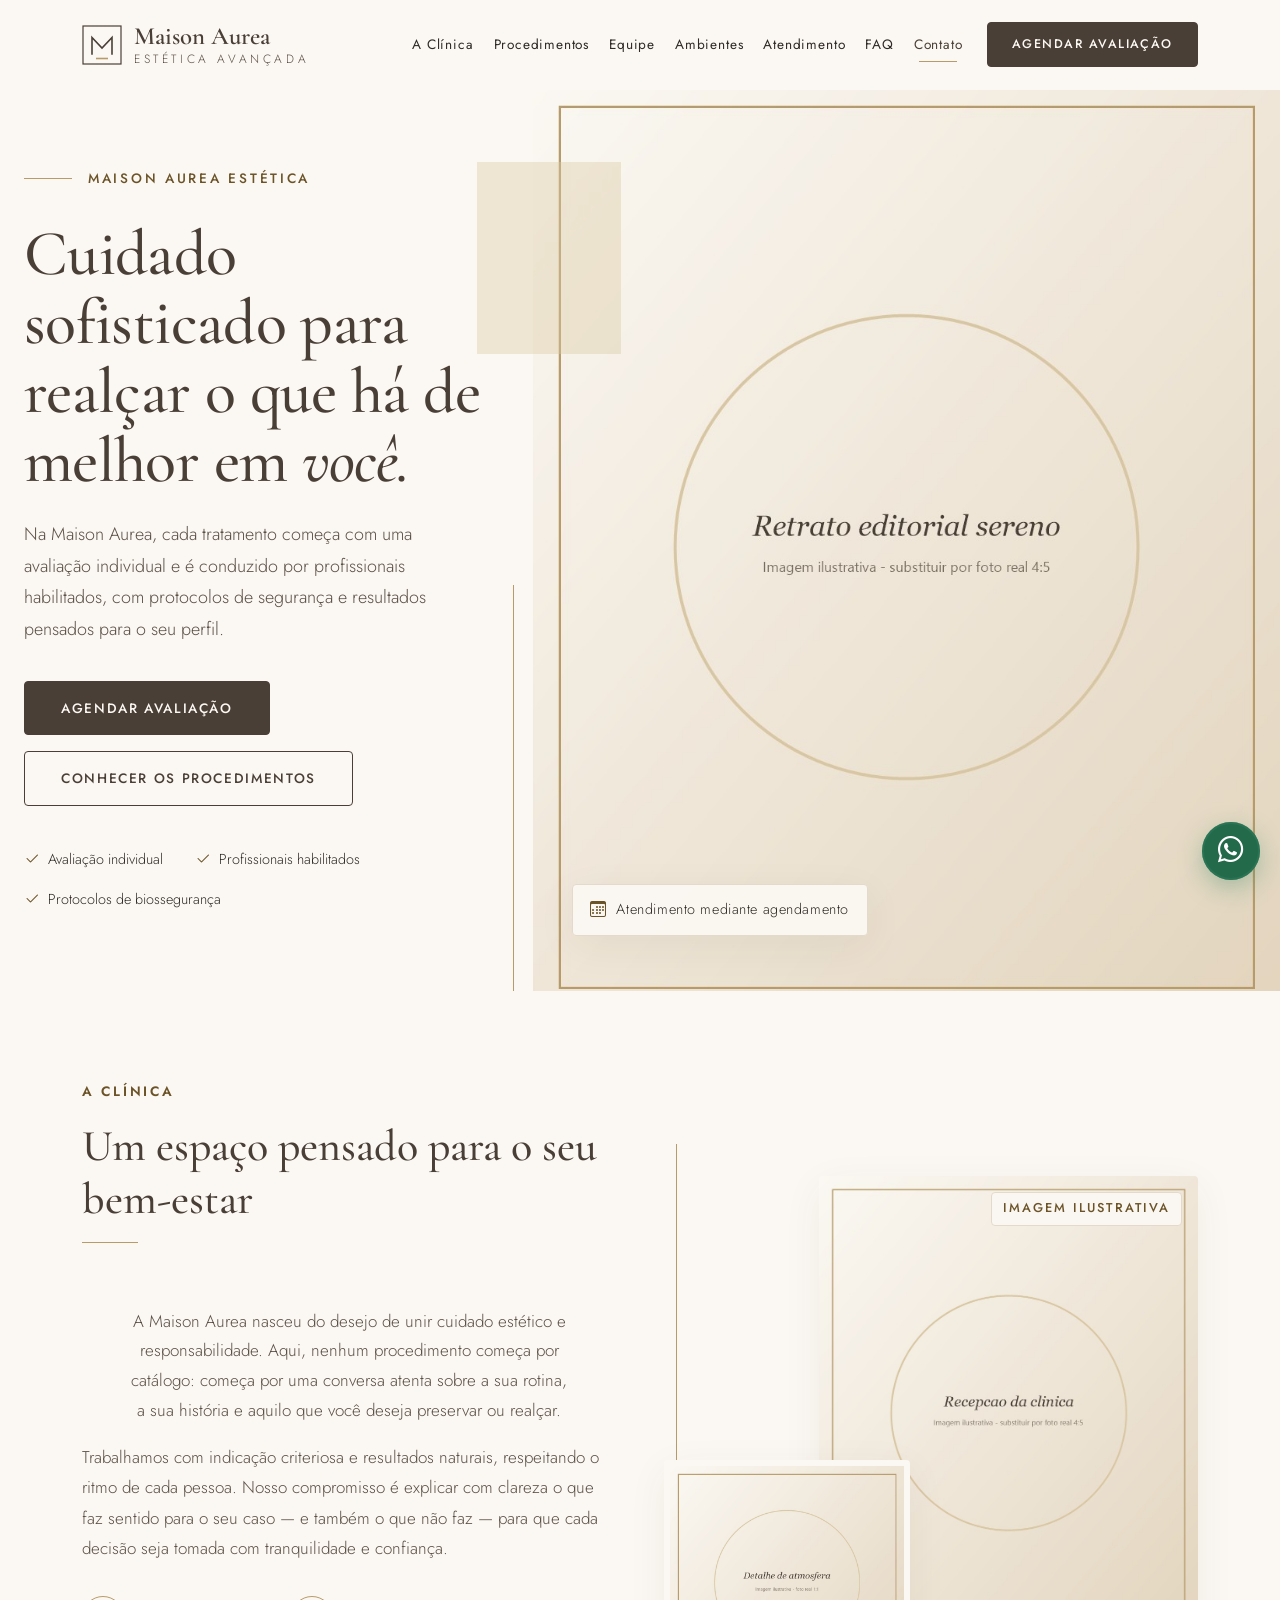
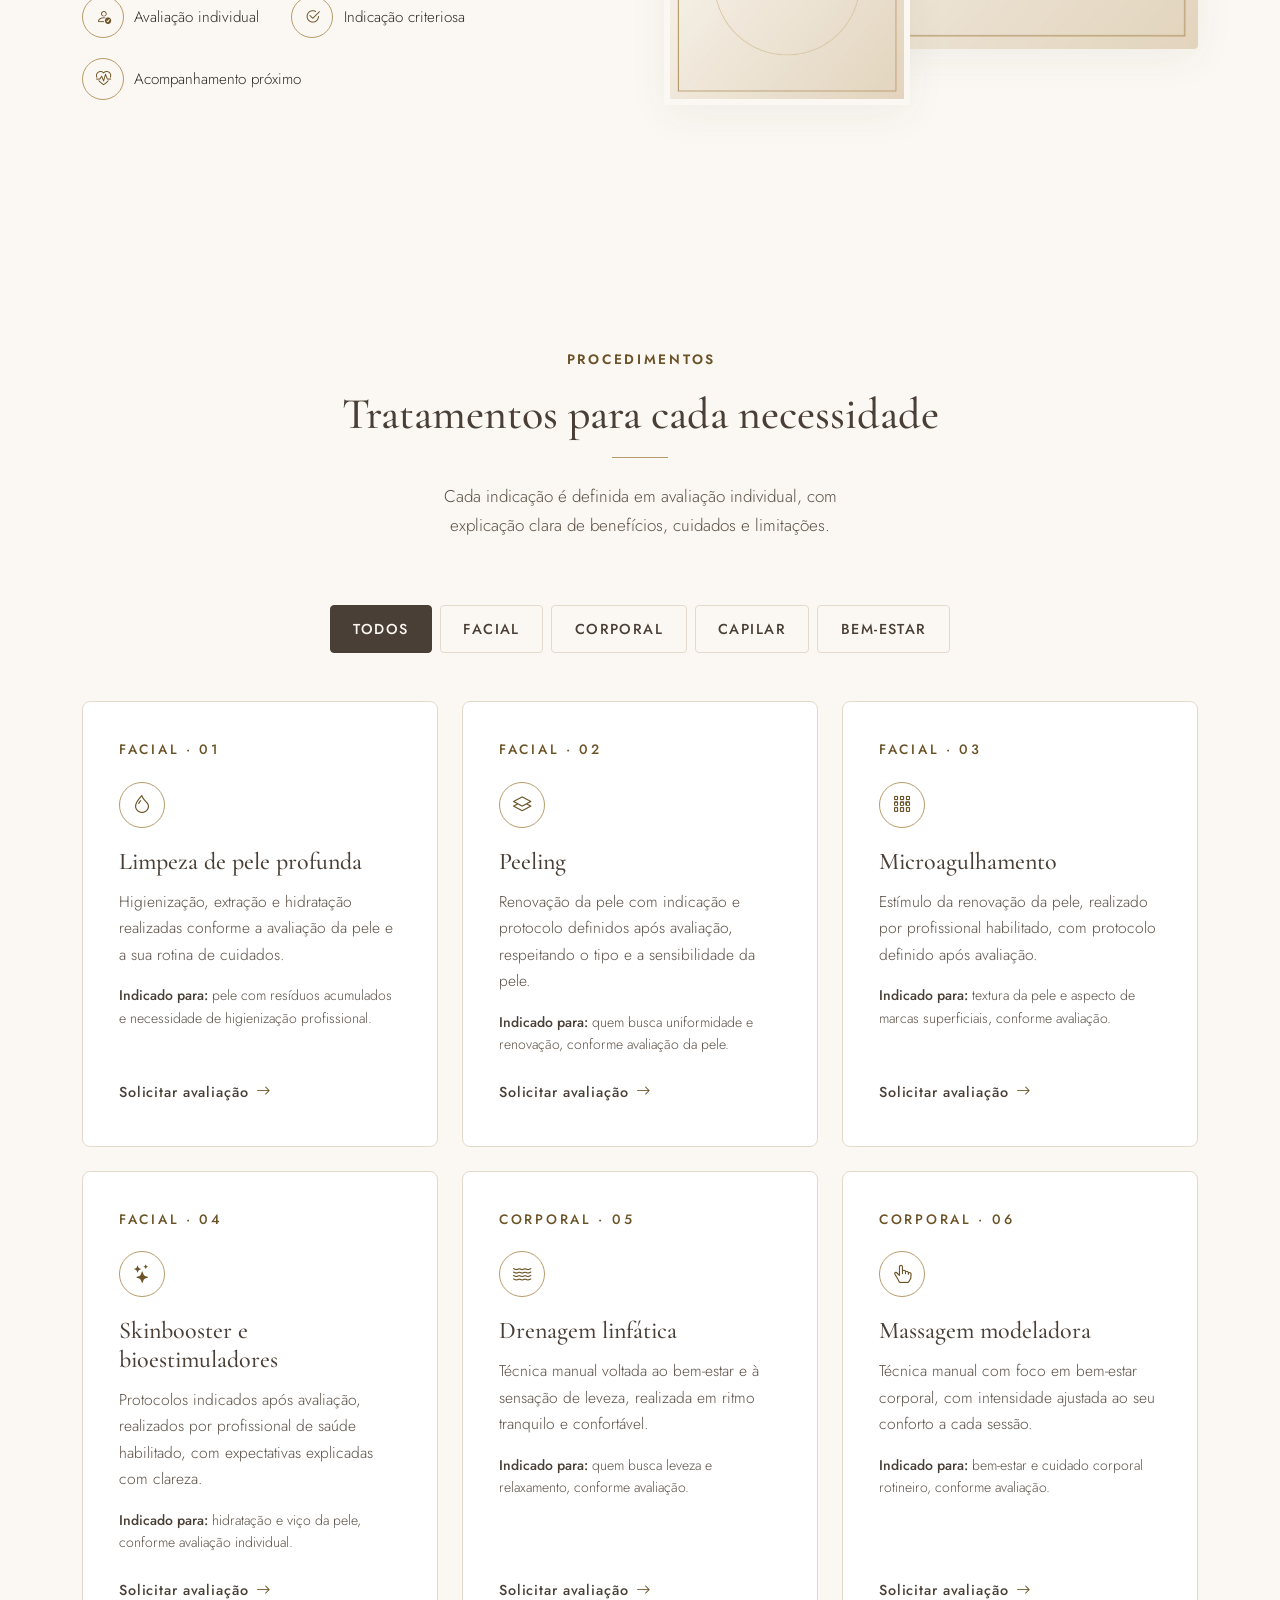
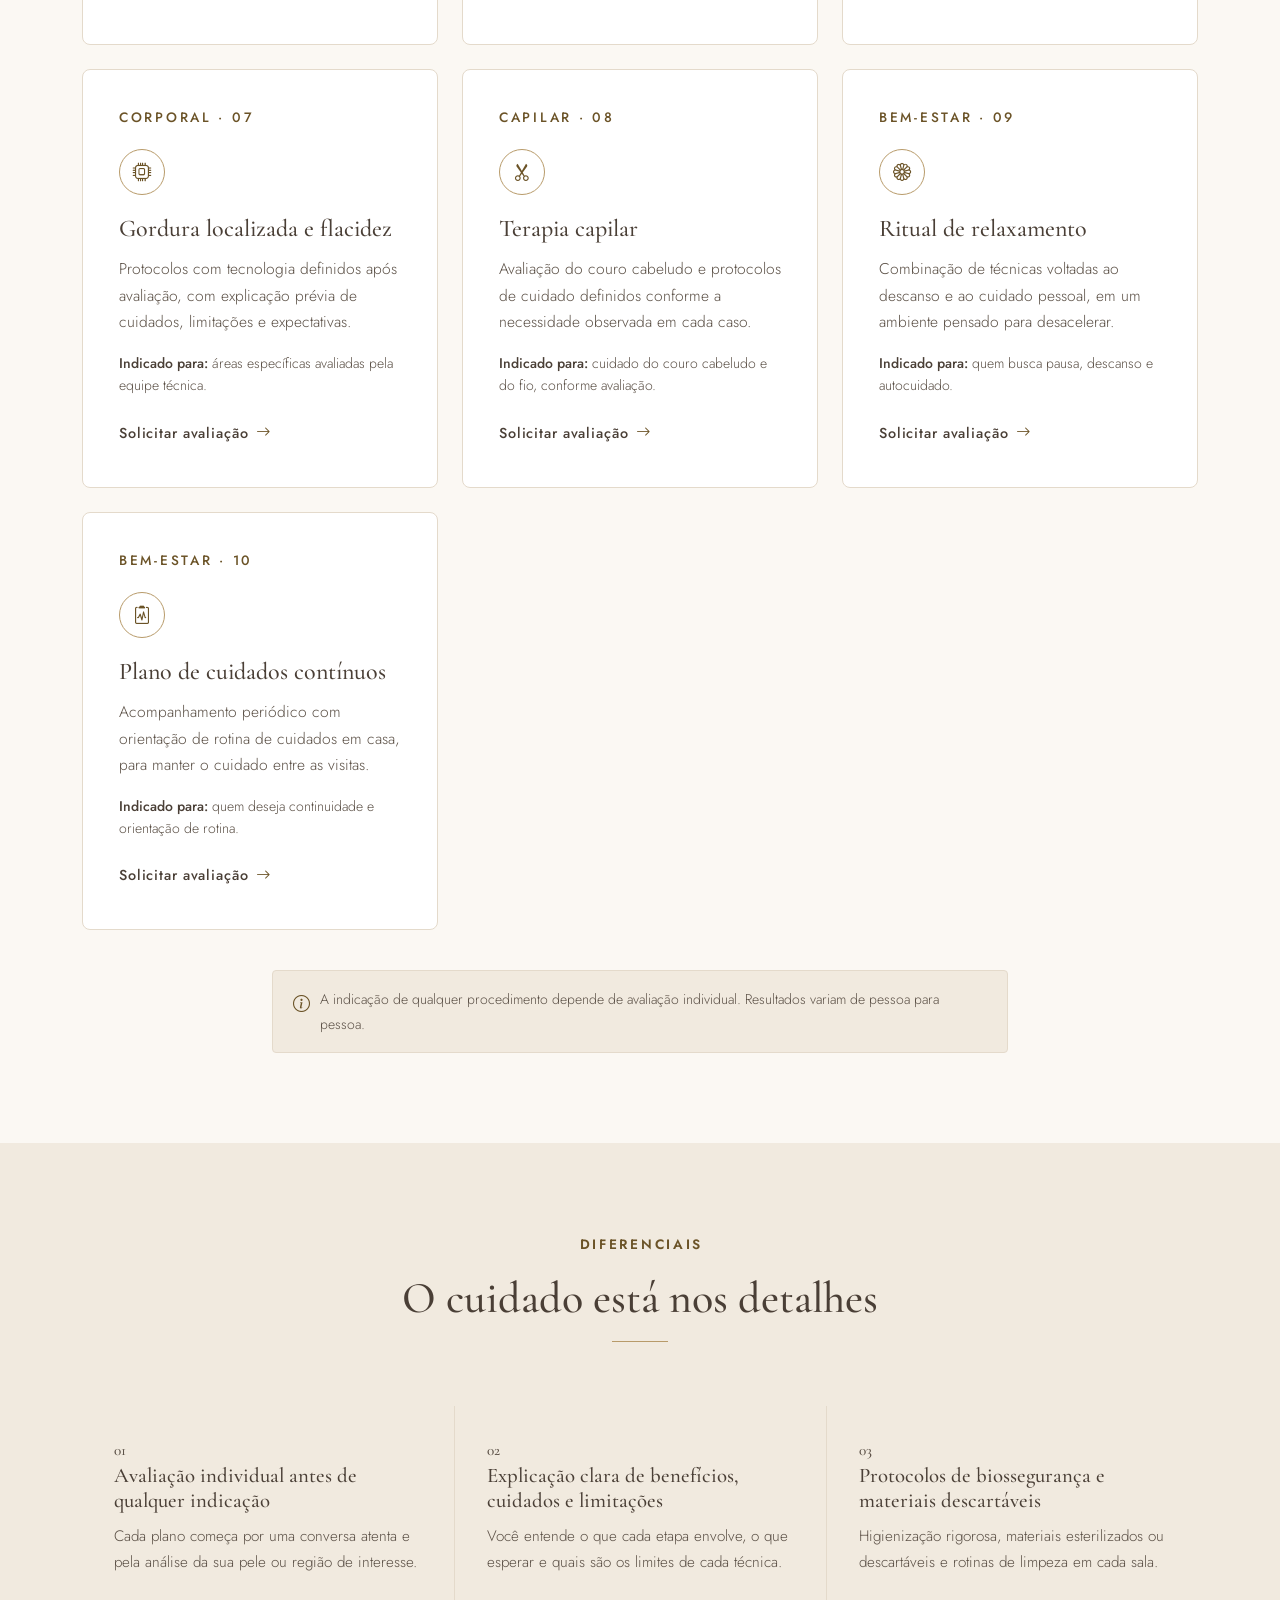
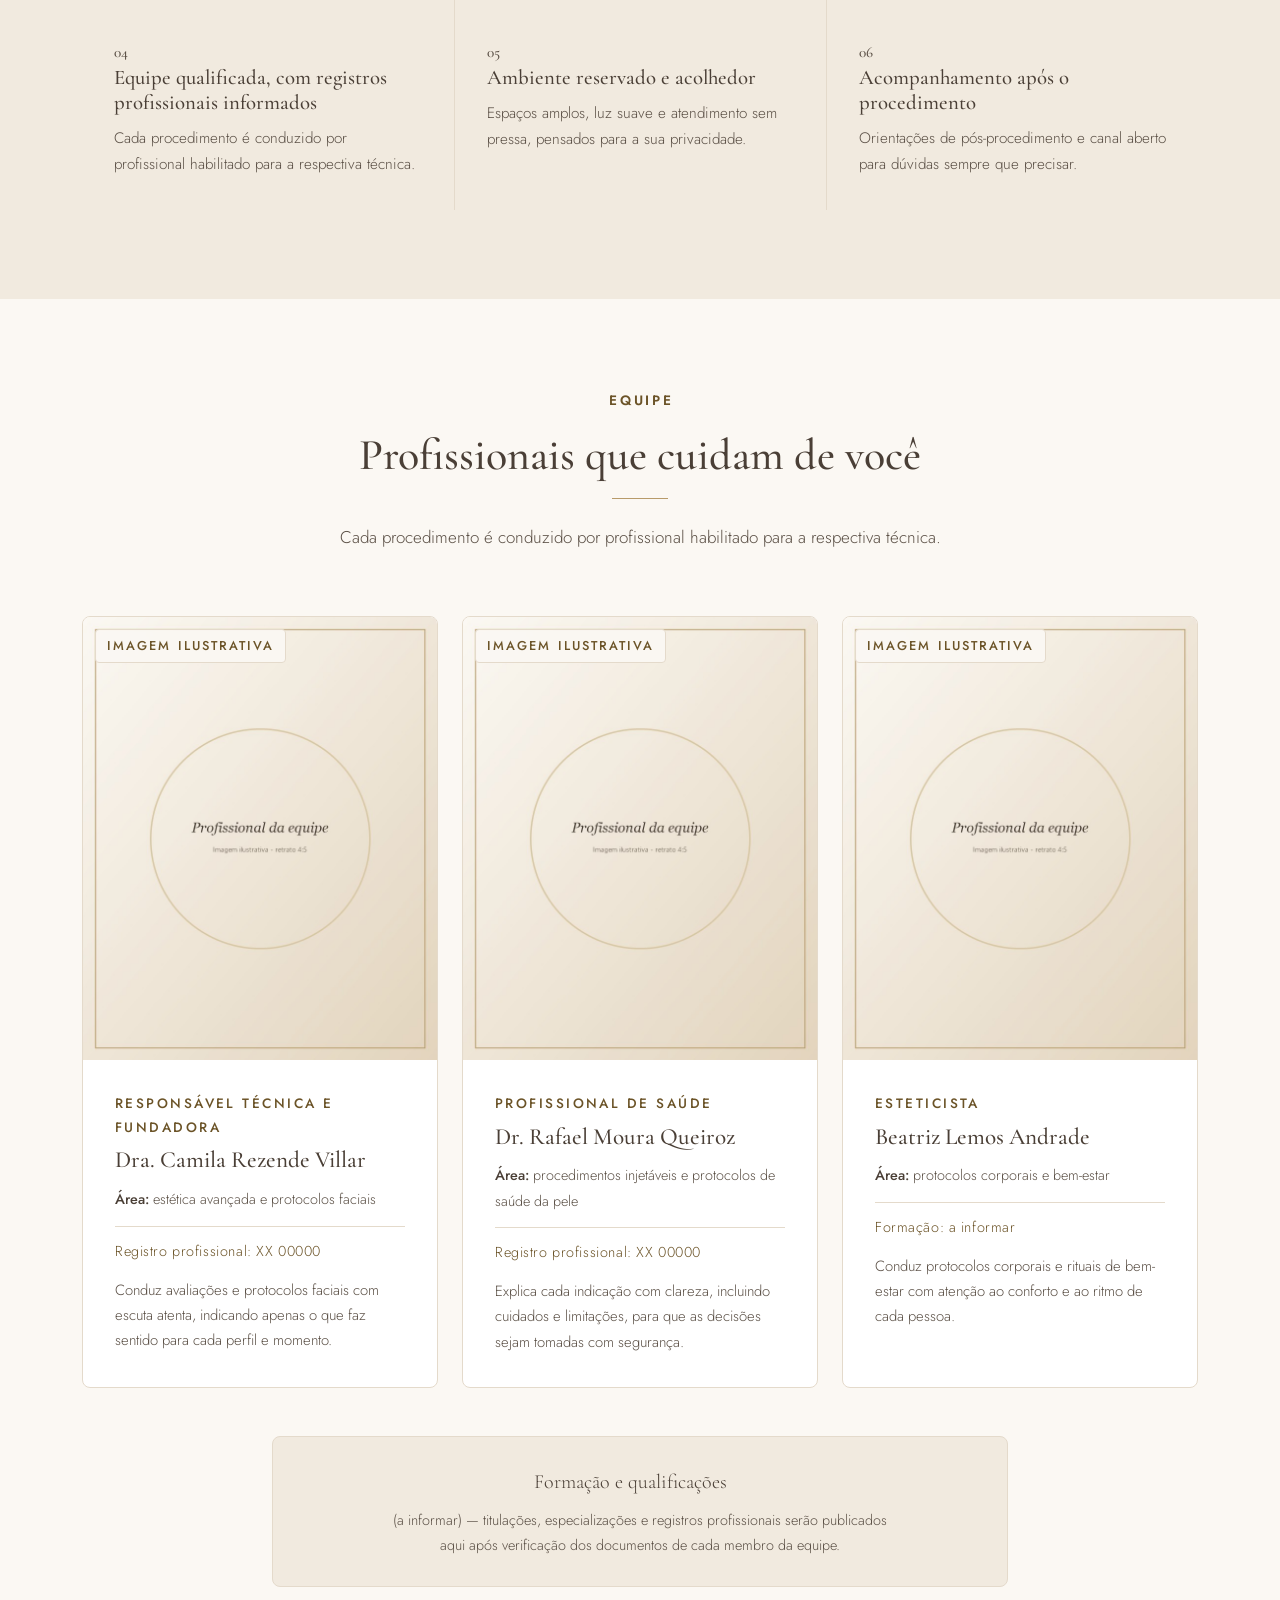
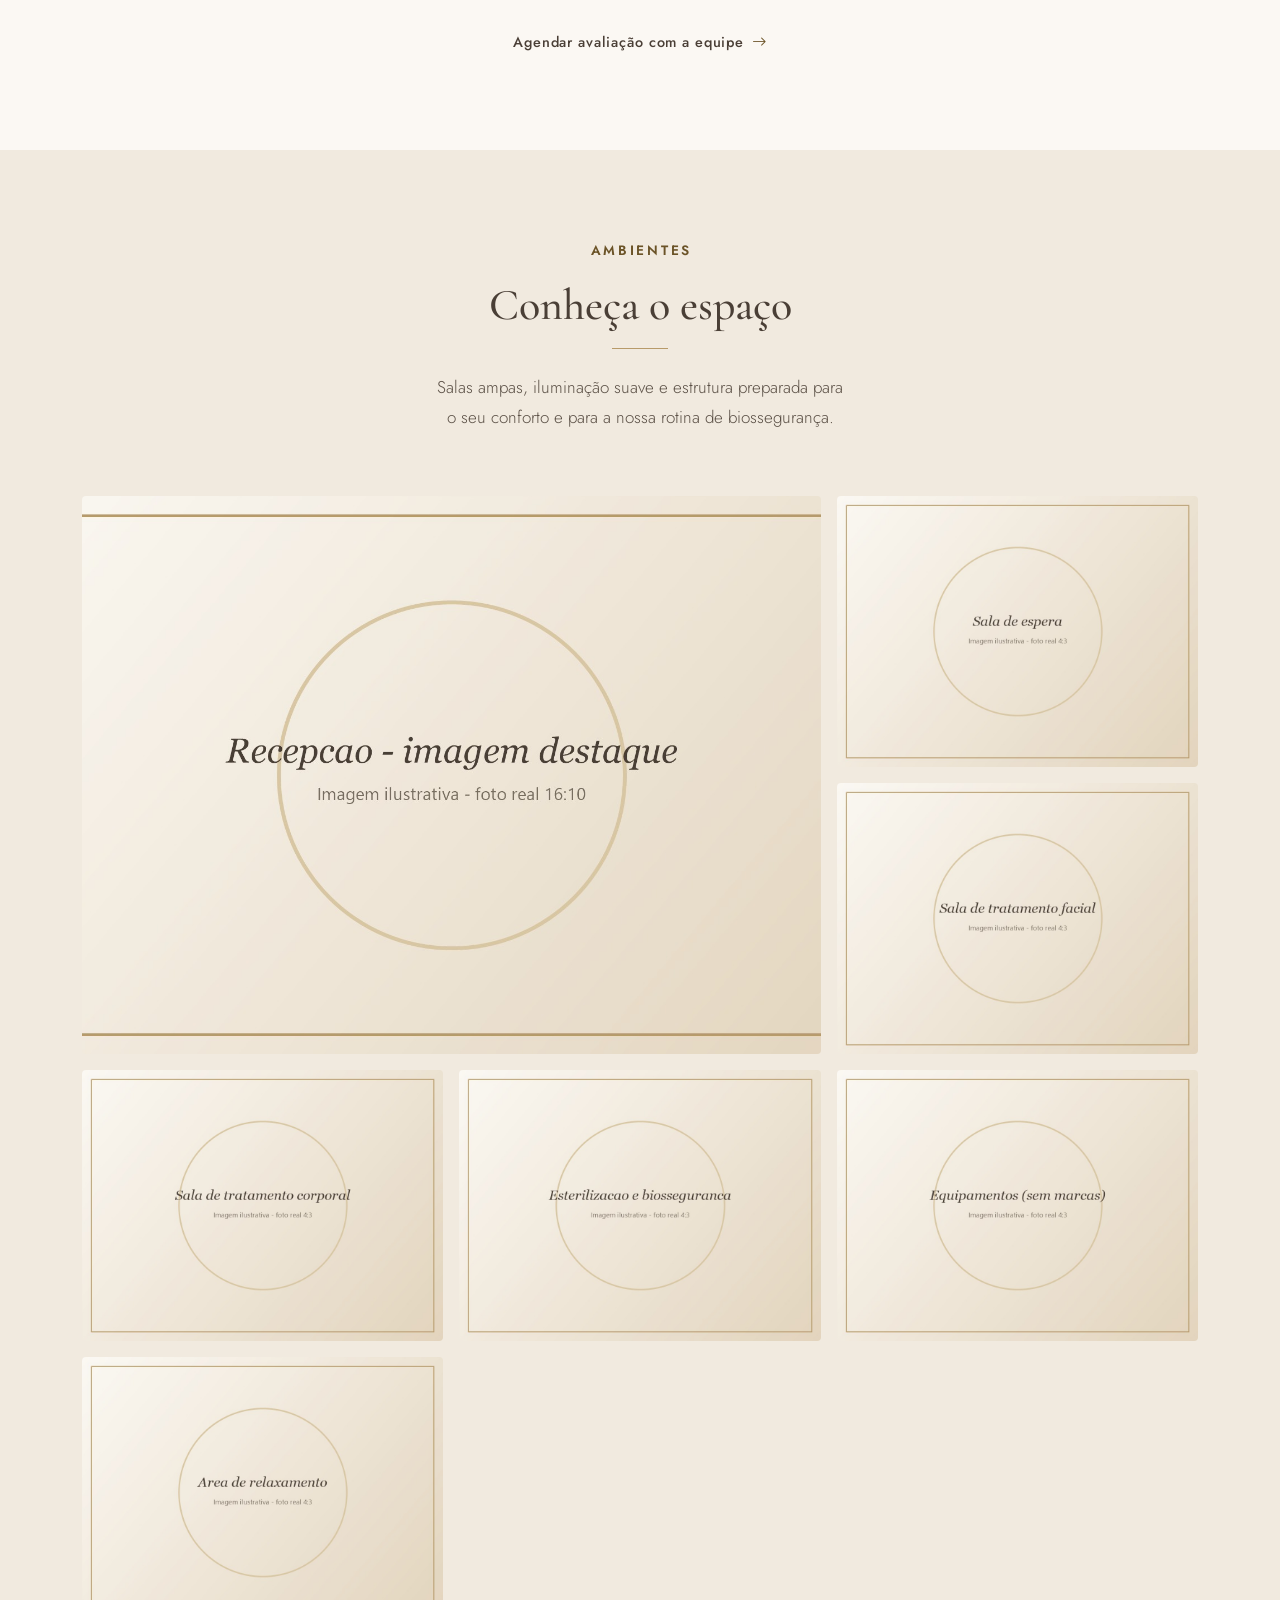
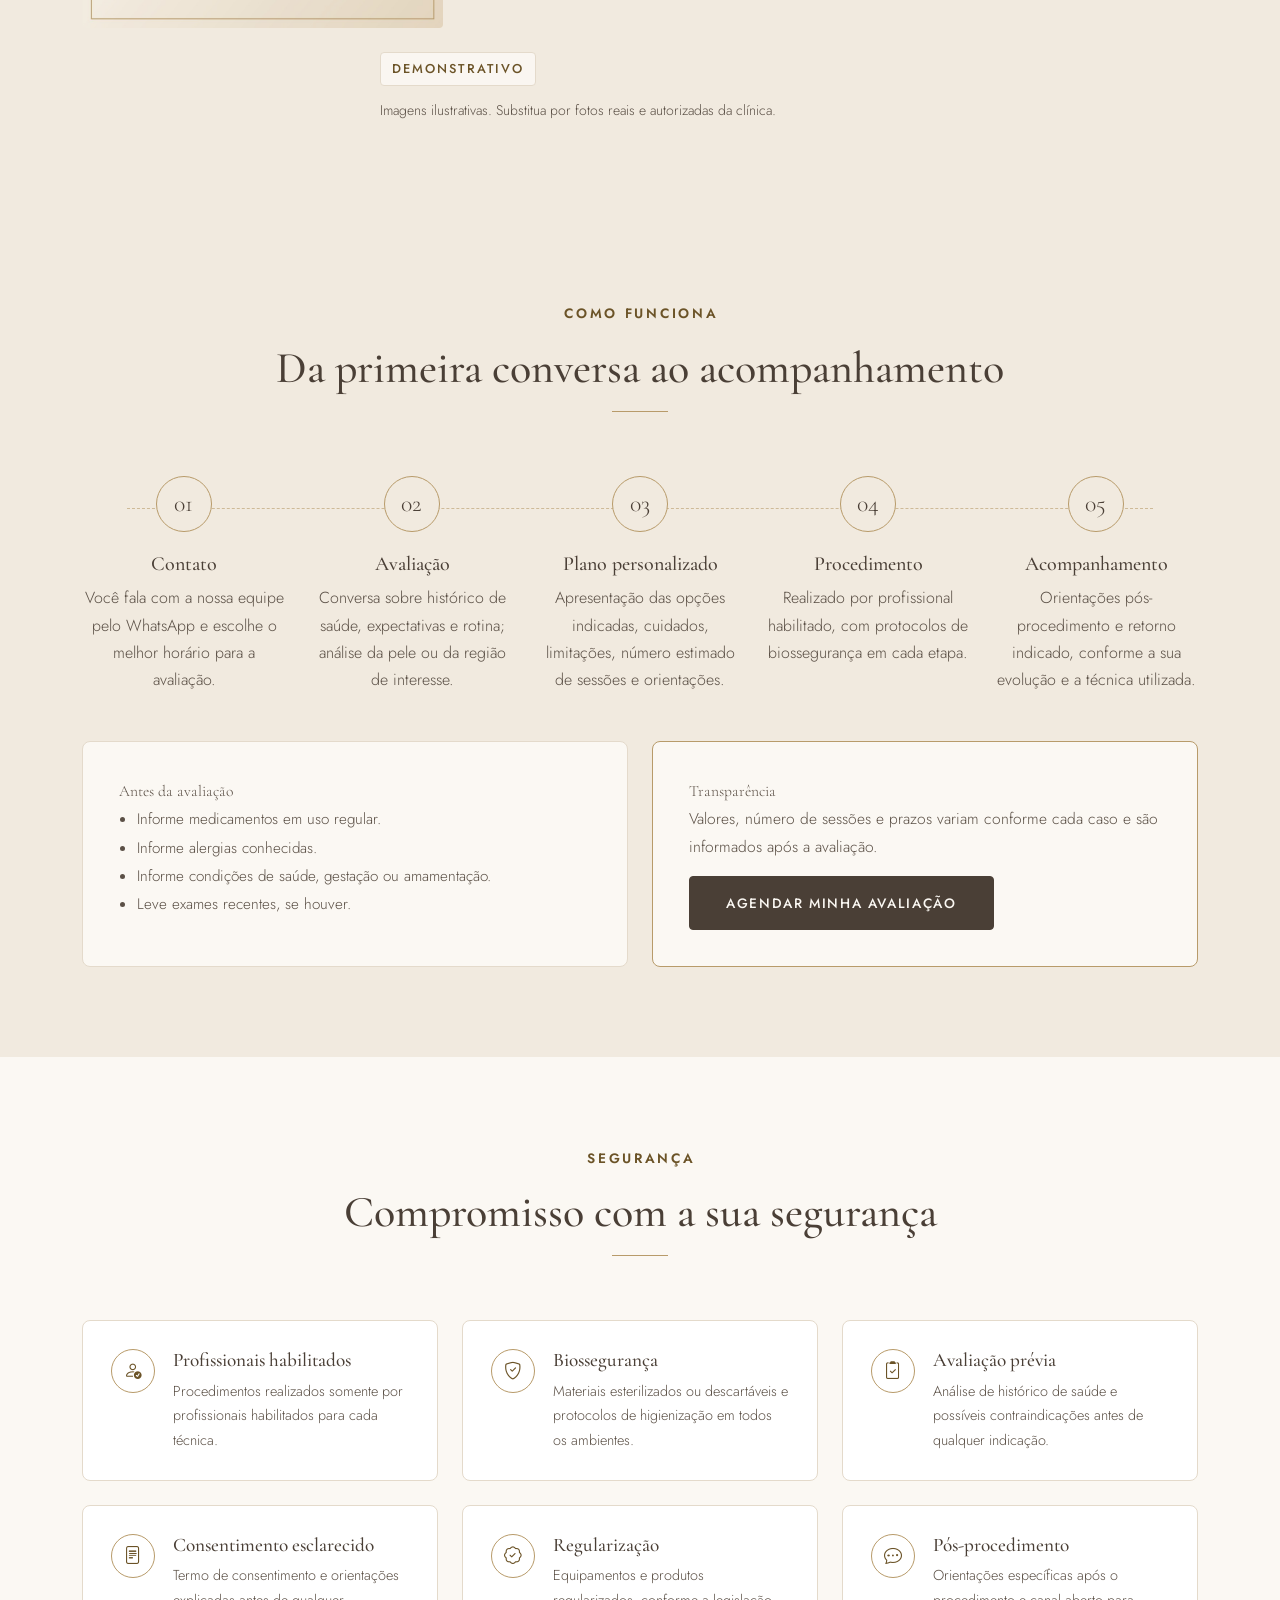
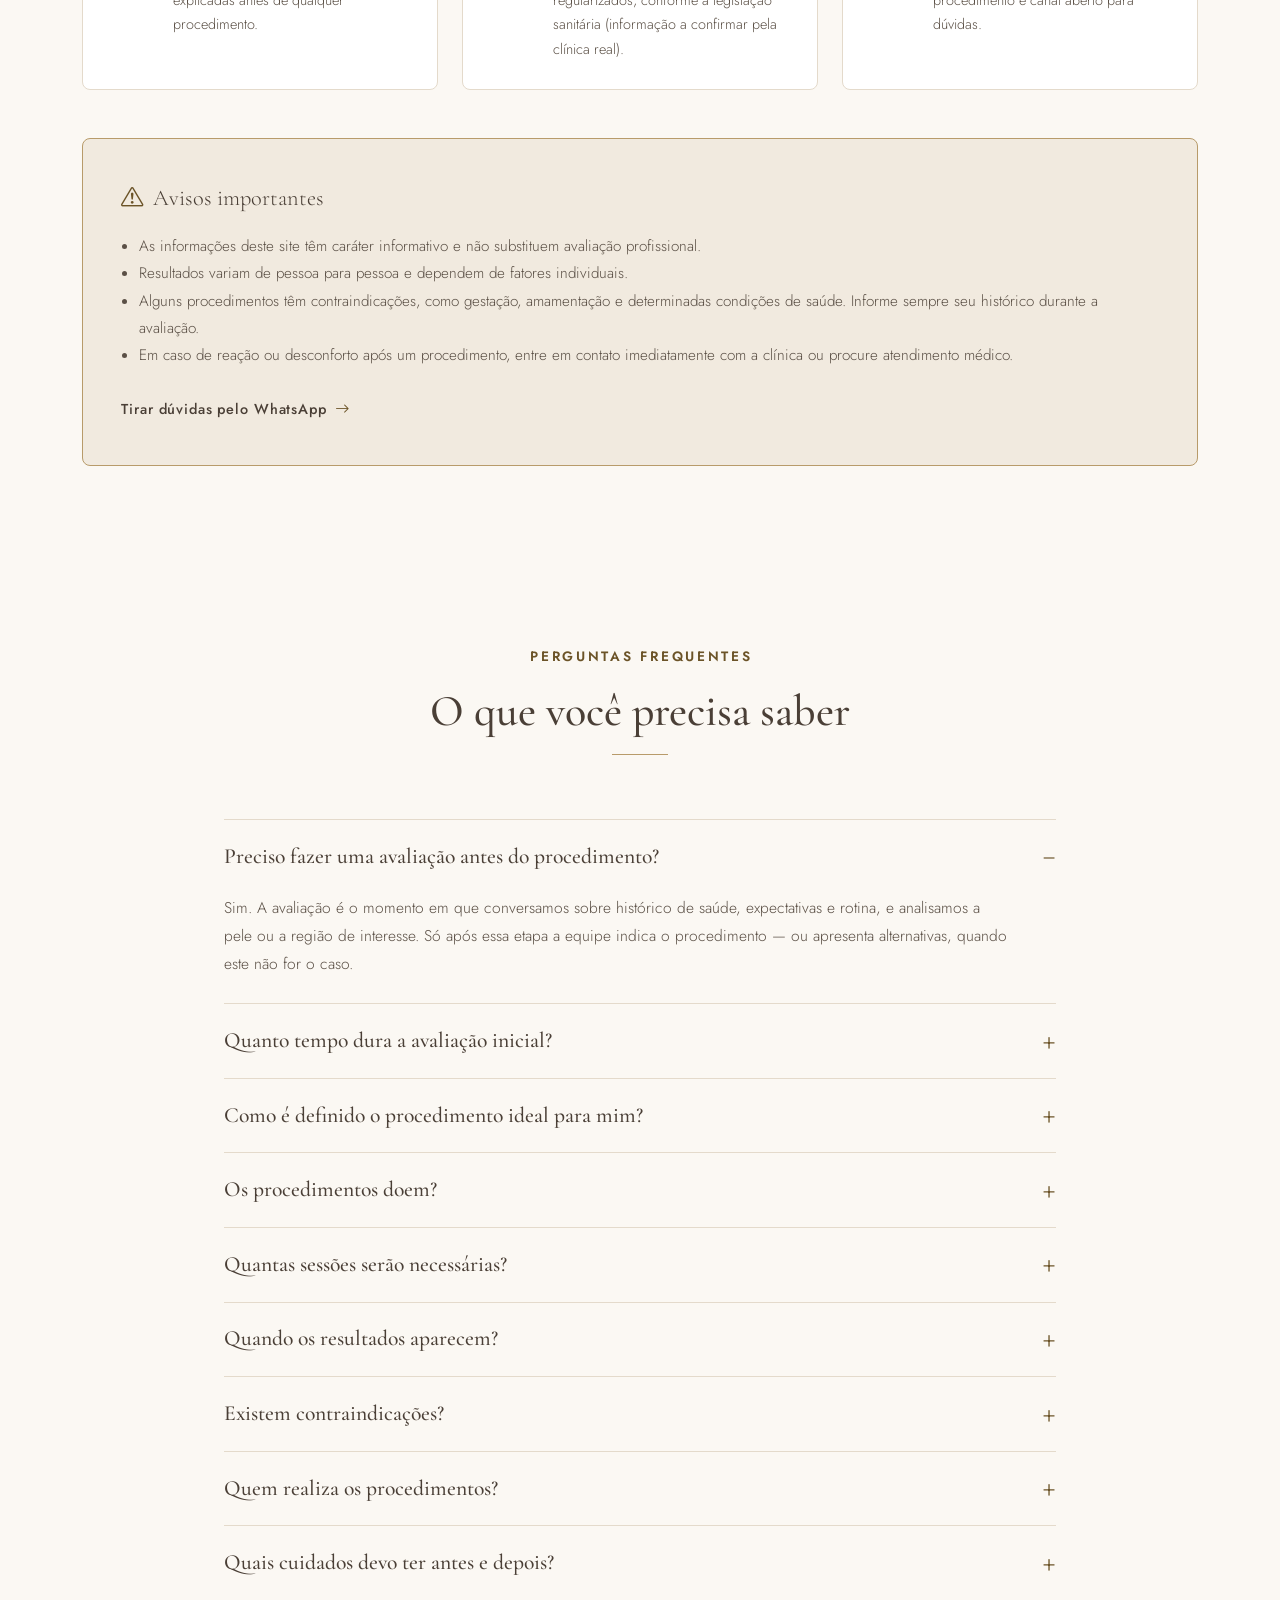
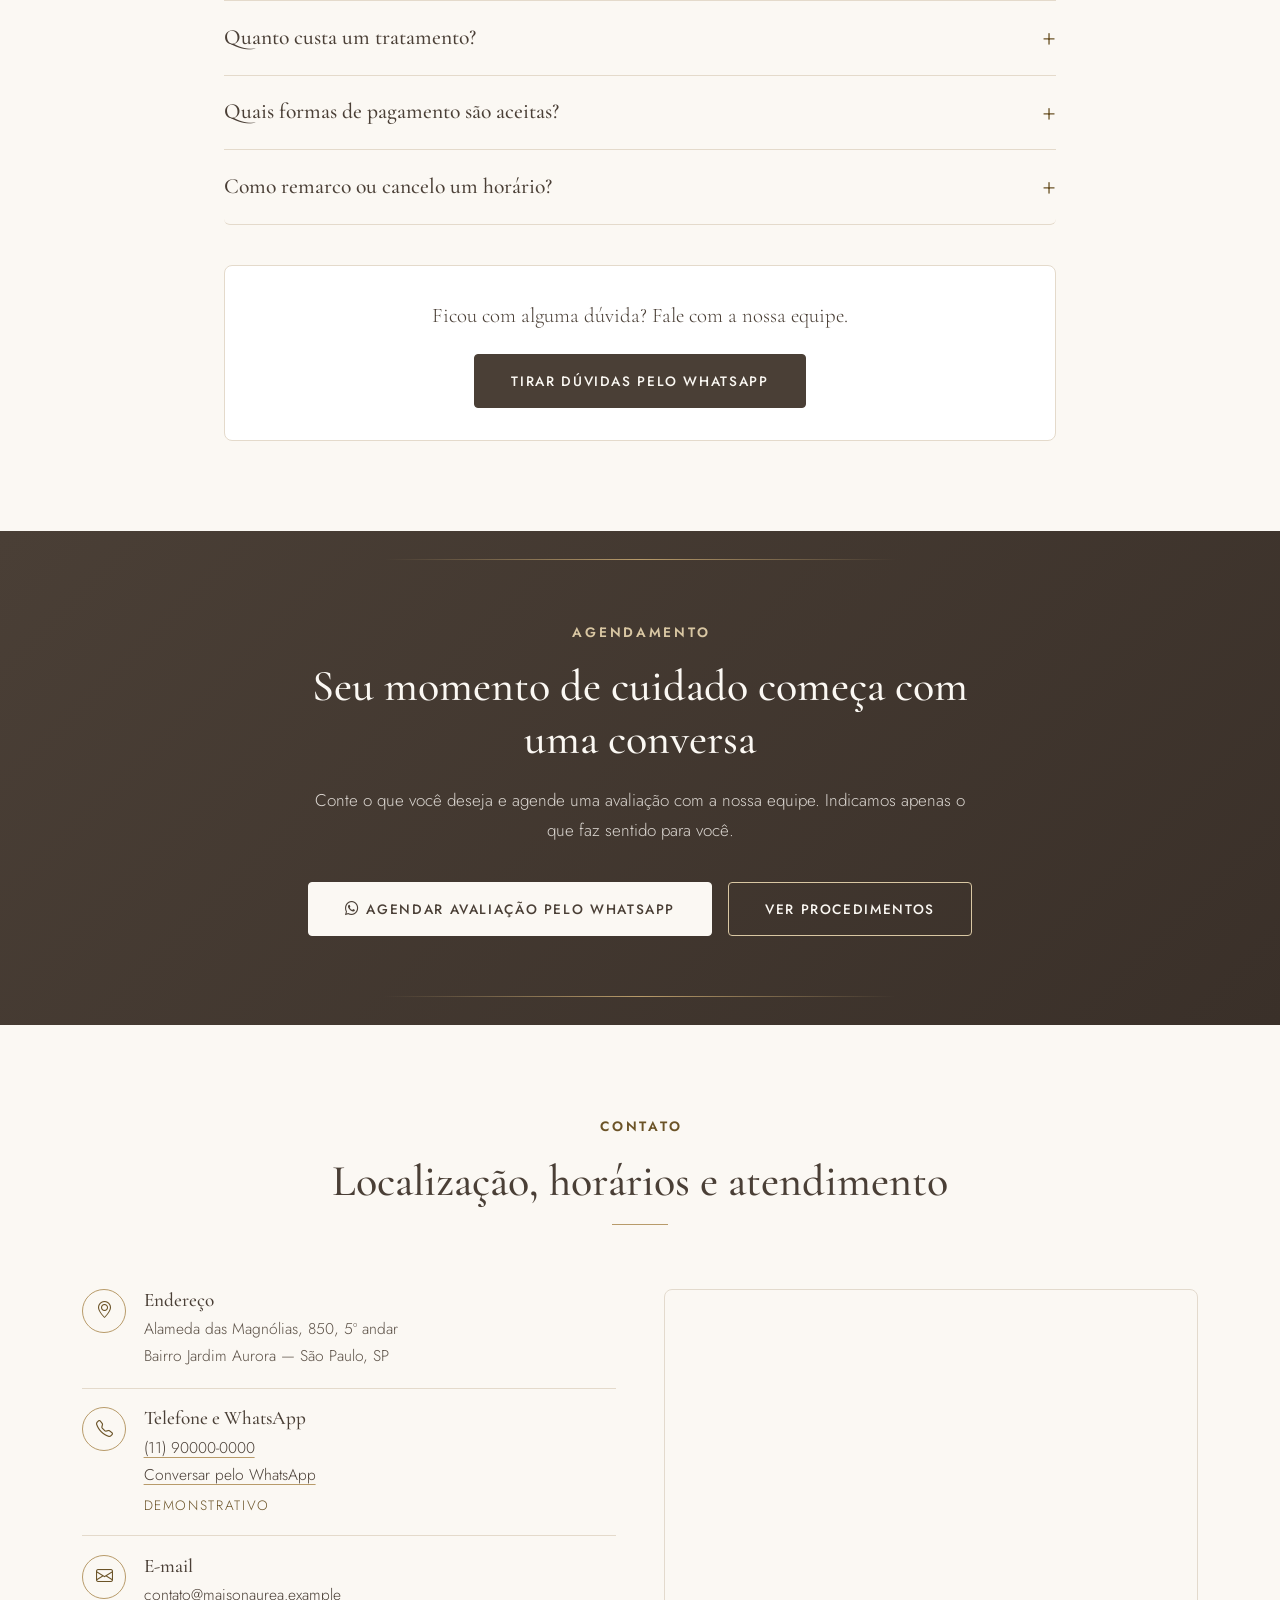
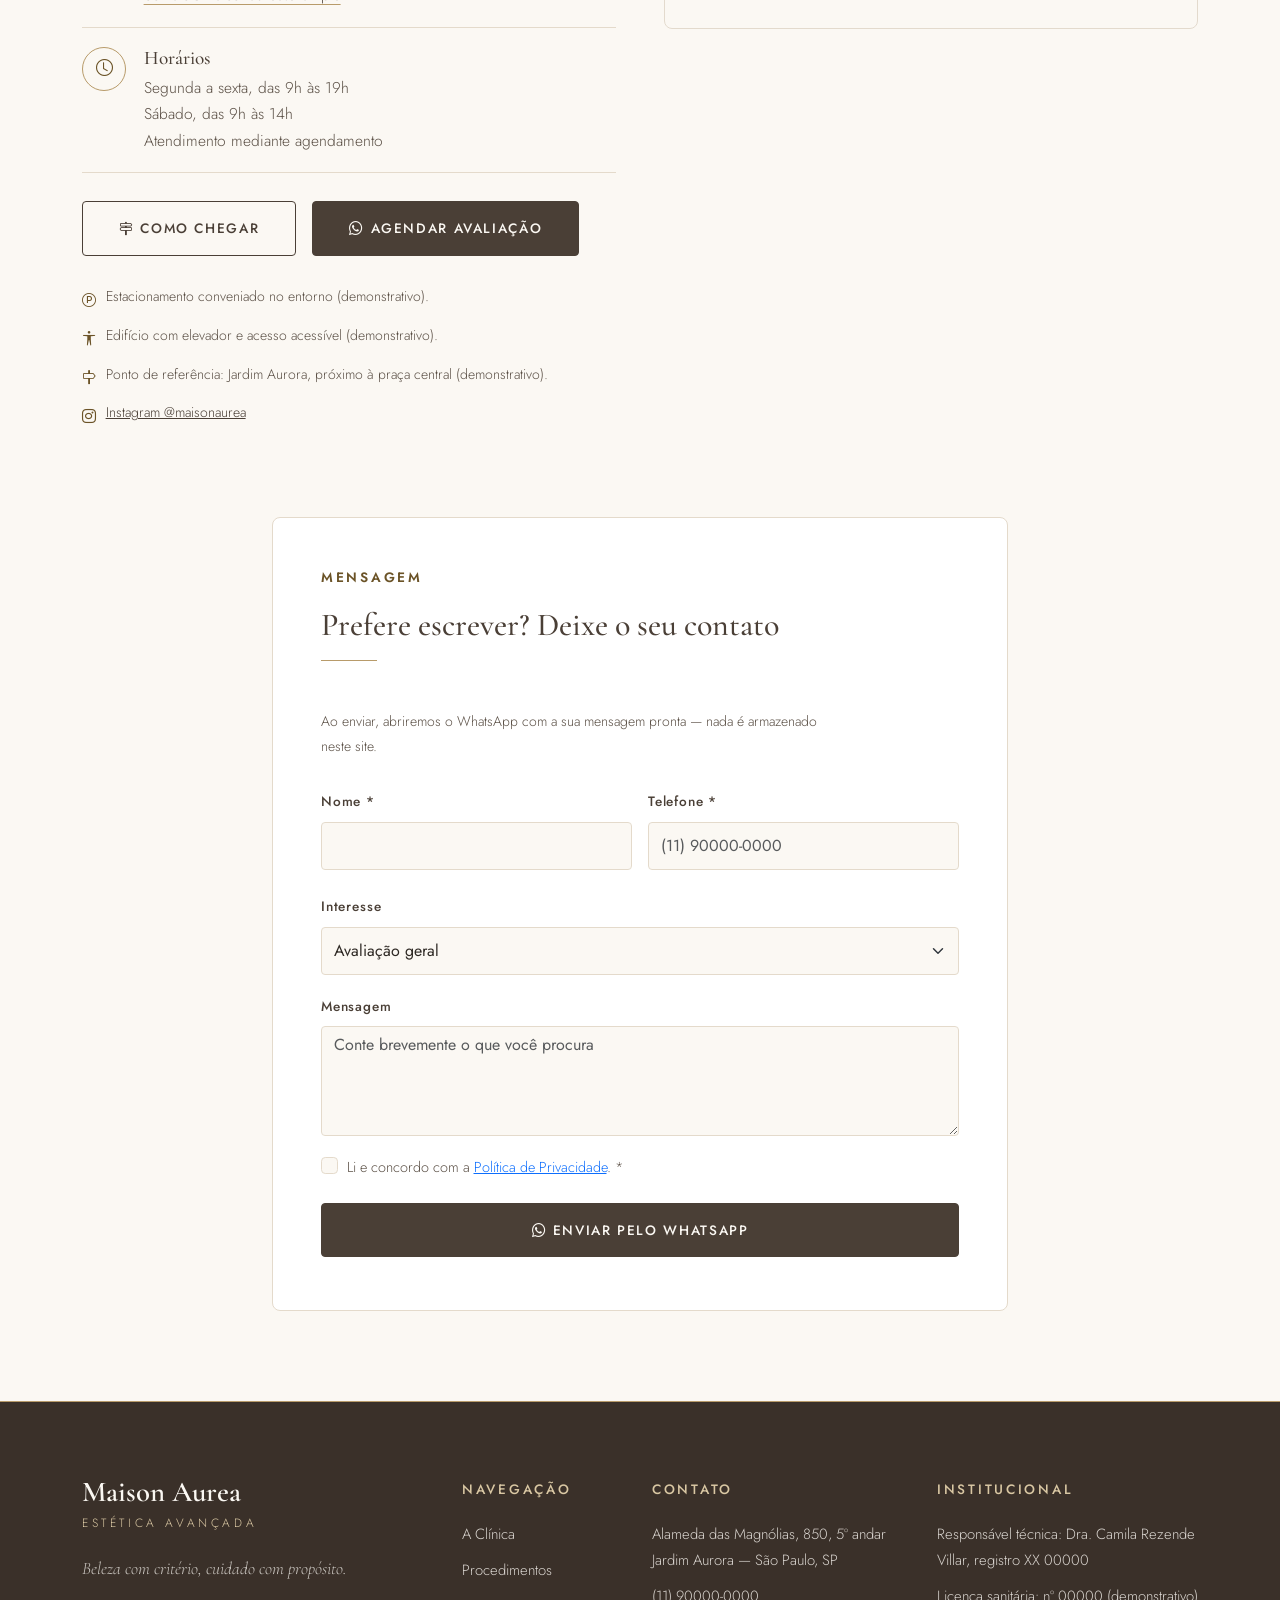
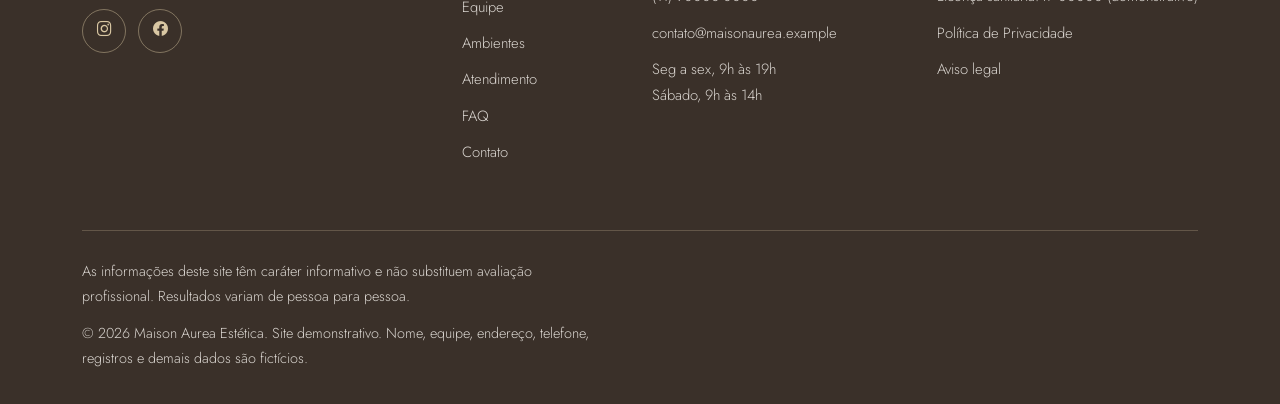
==== commit f2c20598: "ajuste de resposividade" ====
--- a/index.html
+++ b/index.html
@@ -92,9 +92,7 @@
         </a>
 
         <button class="navbar-toggler" type="button" data-bs-toggle="collapse" data-bs-target="#mainNav" aria-controls="mainNav" aria-expanded="false" aria-label="Abrir menu">
-          <span class="navbar-toggler-icon" aria-hidden="true">
-            <span></span><span></span><span></span>
-          </span>
+          <span class="navbar-toggler-icon" aria-hidden="true"></span>
         </button>
 
         <div class="collapse navbar-collapse" id="mainNav">
--- a/css/style.css
+++ b/css/style.css
@@ -14,10 +14,10 @@
   --c-surface: #F1EADF;
   --c-surface-alt: #FFFFFF;
   --c-text: #2E2924;
-  --c-muted: #7A6E62;
+  --c-muted: #5B5046;
   --c-border: #E4DACB;
-  --c-whatsapp: #2F7D5B;
-  --c-gold-text: #8A6D3B;      /* dourado escurecido: texto pequeno com contraste AA */
+  --c-whatsapp: #236A4B;
+  --c-gold-text: #6B5327;      /* dourado escurecido: texto pequeno com contraste AA (>=4.5:1) */
   --c-footer: #3A3029;
   --c-on-dark: #FBF8F3;
 
@@ -137,12 +137,22 @@
 }
 
 .section-eyebrow {
-  font-size: 0.75rem;
-  font-weight: 500;
+  display: block;
+  width: 100%;
+  max-width: 100%;
+  margin: 0 auto 1rem;
+  padding-left: 0.2em;
+  text-align: center;
+  font-size: 0.85rem;
+  font-weight: 600;
   letter-spacing: 0.2em;
   text-transform: uppercase;
   color: var(--c-gold-text);
-  margin-bottom: 1rem;
+}
+.section-header--left .section-eyebrow {
+  margin-inline: 0;
+  text-align: left;
+  padding-left: 0;
 }
 .section-eyebrow--light {
   color: var(--c-accent);
@@ -174,6 +184,9 @@
   font-size: 1.0625rem;
   line-height: 1.75;
   margin-inline: auto;
+  max-width: 44rem;
+  text-align: center;
+  text-wrap: balance;
 }
 .section-header--left .section-subtitle,
 .section-header--left .section-lead {
@@ -280,7 +293,7 @@
 /* Selo discreto demonstrativo */
 .badge-demo {
   display: inline-block;
-  font-size: 0.65rem;
+  font-size: 0.8rem;
   font-weight: 500;
   letter-spacing: 0.16em;
   text-transform: uppercase;
@@ -347,7 +360,7 @@
   color: var(--c-primary);
 }
 .brand-sub {
-  font-size: 0.6rem;
+  font-size: 0.75rem;
   letter-spacing: 0.3em;
   text-transform: uppercase;
   color: var(--c-muted);
@@ -403,16 +416,17 @@
   box-shadow: 0 0 0 0.2rem rgba(184, 155, 106, 0.35);
 }
 .navbar-toggler-icon {
-  display: flex;
-  flex-direction: column;
-  gap: 5px;
-  width: 22px;
-}
-.navbar-toggler-icon span {
-  display: block;
-  height: 1.5px;
-  background: var(--c-primary);
-  border-radius: 2px;
+  display: inline-block;
+  width: 1.5em;
+  height: 1.5em;
+  vertical-align: middle;
+  background-color: transparent;
+  border: 0;
+  background-repeat: no-repeat;
+  background-position: center;
+  background-size: 100%;
+  /* Tom marrom do tema como fallback; Bootstrap sobrescreve quando disponível */
+  background-image: var(--bs-navbar-toggler-icon-bg, url("data:image/svg+xml,%3csvg xmlns='http://www.w3.org/2000/svg' viewBox='0 0 30 30'%3e%3cpath stroke='%234A3F36' stroke-linecap='round' stroke-miterlimit='10' stroke-width='2' d='M4 7h22M4 15h22M4 23h22'/%3e%3c/svg%3e"));
 }
 /* Menu mobile em painel */
 @media (max-width: 991.98px) {
@@ -453,7 +467,21 @@
 .hero {
   padding-top: var(--header-h);
   background-color: var(--c-bg);
-  overflow: hidden;
+  overflow: clip;
+}
+
+.hero-content,
+.hero-title,
+.hero-subtitle,
+.hero-actions,
+.hero-trust {
+  min-width: 0;
+  max-width: 100%;
+  overflow-wrap: break-word;
+}
+
+.hero-title {
+  overflow-wrap: anywhere;
 }
 
 .hero-row {
@@ -469,9 +497,14 @@
 
 .hero-eyebrow {
   display: flex;
+  flex-wrap: wrap;
   align-items: center;
-  gap: 1rem;
-  font-size: 0.75rem;
+  row-gap: 0.5rem;
+  column-gap: 1rem;
+  min-width: 0;
+  max-width: 100%;
+  overflow-wrap: break-word;
+  font-size: 0.85rem;
   font-weight: 500;
   letter-spacing: 0.2em;
   text-transform: uppercase;
@@ -480,14 +513,17 @@
 }
 .hero-eyebrow-line {
   display: inline-block;
+  flex: 0 0 auto;
   width: 3rem;
   height: 1px;
   background: var(--c-secondary);
 }
 
 .hero-title {
-  font-size: clamp(2.4rem, 1.5rem + 4vw, 4rem);
-  line-height: 1.1;
+  font-size: clamp(2rem, 1.35rem + 4vw, 4rem);
+  line-height: 1.08;
+  letter-spacing: -0.01em;
+  text-wrap: balance;
   margin-bottom: 1.5rem;
 }
 .hero-title em {
@@ -507,6 +543,15 @@
   flex-wrap: wrap;
   gap: 1rem;
   margin-bottom: 2.5rem;
+  min-width: 0;
+  max-width: 100%;
+}
+
+.hero-actions .btn {
+  min-width: 0;
+  max-width: 100%;
+  white-space: normal;
+  overflow-wrap: anywhere;
 }
 
 .hero-trust {
@@ -571,7 +616,7 @@
   border: 1px solid var(--c-border);
   border-radius: var(--radius-sm);
   padding: 0.7rem 1.1rem;
-  font-size: 0.8rem;
+  font-size: 0.9rem;
   letter-spacing: 0.04em;
   color: var(--c-text);
   box-shadow: var(--shadow-soft);
@@ -672,7 +717,7 @@
 .filter-btn {
   flex: 0 0 auto;
   font-family: var(--font-body);
-  font-size: 0.8rem;
+  font-size: 0.9rem;
   font-weight: 500;
   letter-spacing: 0.1em;
   text-transform: uppercase;
@@ -729,7 +774,7 @@
 }
 
 .card-procedure__cat {
-  font-size: 0.7rem;
+  font-size: 0.85rem;
   font-weight: 500;
   letter-spacing: 0.2em;
   text-transform: uppercase;
@@ -864,7 +909,7 @@
   flex-grow: 1;
 }
 .card-member__role {
-  font-size: 0.7rem;
+  font-size: 0.85rem;
   font-weight: 500;
   letter-spacing: 0.18em;
   text-transform: uppercase;
@@ -885,7 +930,7 @@
   font-weight: 500;
 }
 .card-member__register {
-  font-size: 0.8rem;
+  font-size: 0.9rem;
   letter-spacing: 0.04em;
   color: var(--c-gold-text);
   border-top: 1px solid var(--c-border);
@@ -1016,11 +1061,14 @@
 }
 /* ---------- 12. LINHA DO TEMPO (ETAPAS) ---------- */
 .timeline {
+  --tl-num: clamp(3rem, 2.75rem + 1vw, 4rem);
   list-style: none;
-  margin: 0;
+  margin: 0 auto;
   padding: 0;
+  width: 100%;
+  max-width: 100%;
   display: grid;
-  grid-template-columns: repeat(5, 1fr);
+  grid-template-columns: repeat(5, minmax(0, 1fr));
   gap: 1.5rem;
   counter-reset: none;
   position: relative;
@@ -1036,20 +1084,25 @@
 }
 .timeline-item {
   position: relative;
+  min-width: 0;
+  max-width: 100%;
   text-align: center;
   padding-top: 0;
 }
-.timeline-num {
+.timeline-item .timeline-num {
   display: inline-flex;
   align-items: center;
   justify-content: center;
-  width: 4rem;
-  height: 4rem;
+  width: var(--tl-num);
+  height: var(--tl-num);
+  aspect-ratio: 1 / 1;
+  flex-shrink: 0;
   border-radius: 50%;
   background: var(--c-surface);
   border: 1px solid var(--c-secondary);
   font-family: var(--font-display);
-  font-size: 1.5rem;
+  font-size: clamp(1.15rem, 1rem + 0.6vw, 1.5rem);
+  line-height: 1;
   color: var(--c-primary);
   margin-bottom: 1.25rem;
   position: relative;
@@ -1060,7 +1113,7 @@
   margin-bottom: 0.5rem;
 }
 .timeline-item p {
-  font-size: 0.9rem;
+  font-size: 1rem;
   color: var(--c-muted);
   line-height: 1.7;
   margin: 0 auto;
@@ -1309,7 +1362,7 @@
   text-underline-offset: 0.25em;
 }
 .contact-info__item p.contact-info__note {
-  font-size: 0.75rem;
+  font-size: 0.85rem;
   letter-spacing: 0.12em;
   text-transform: uppercase;
   color: var(--c-gold-text);
@@ -1429,7 +1482,7 @@
   margin-bottom: 0.35rem;
 }
 .footer-brand-sub {
-  font-size: 0.6rem;
+  font-size: 0.75rem;
   letter-spacing: 0.3em;
   text-transform: uppercase;
   color: var(--c-accent);
@@ -1443,7 +1496,7 @@
   margin-bottom: 1.5rem;
 }
 .footer-title {
-  font-size: 0.75rem;
+  font-size: 0.85rem;
   font-weight: 500;
   letter-spacing: 0.2em;
   text-transform: uppercase;
@@ -1493,14 +1546,14 @@
   gap: 0.75rem;
 }
 .footer-compliance {
-  font-size: 0.8rem;
-  color: rgba(251, 248, 243, 0.65);
+  font-size: 0.9rem;
+  color: rgba(251, 248, 243, 0.82);
   max-width: 65ch;
   margin: 0;
 }
 .footer-copy {
-  font-size: 0.8rem;
-  color: rgba(251, 248, 243, 0.65);
+  font-size: 0.9rem;
+  color: rgba(251, 248, 243, 0.82);
   margin: 0;
 }
 
@@ -1631,6 +1684,19 @@
   .diferenciais-item:nth-child(2n + 1) {
     border-left: none;
   }
+  .timeline {
+    --tl-num: clamp(2.75rem, 2.5rem + 1vw, 3.25rem);
+    grid-template-columns: repeat(2, minmax(0, 1fr));
+    gap: 2.5rem 1.5rem;
+  }
+  .timeline::before {
+    display: none;
+  }
+  .timeline-item .timeline-num {
+    width: var(--tl-num);
+    height: var(--tl-num);
+    font-size: clamp(1.1rem, 1rem + 0.5vw, 1.3rem);
+  }
 }
 
 @media (max-width: 991.98px) {
@@ -1660,17 +1726,20 @@
   }
   .hero-actions .btn {
     flex: 1 1 100%;
+    width: 100%;
     text-align: center;
   }
 
   .timeline {
+    --tl-num: clamp(2.75rem, 2.5rem + 3.5vw, 3.25rem);
     grid-template-columns: 1fr;
     gap: 0;
   }
   .timeline::before {
+    display: block;
     top: 0;
     bottom: 0;
-    left: 2rem;
+    left: calc(var(--tl-num) / 2);
     right: auto;
     width: 0;
     height: auto;
@@ -1679,7 +1748,7 @@
   }
   .timeline-item {
     display: grid;
-    grid-template-columns: 4rem 1fr;
+    grid-template-columns: var(--tl-num) minmax(0, 1fr);
     grid-template-areas:
       "num title"
       "num desc";
@@ -1687,9 +1756,31 @@
     text-align: left;
     padding-block: 1.25rem;
   }
-  .timeline-num { grid-area: num; margin-bottom: 0; }
-  .timeline-item h3 { grid-area: title; align-self: end; }
-  .timeline-item p { grid-area: desc; margin: 0; }
+  .timeline-item .timeline-num {
+    grid-area: num;
+    justify-self: start;
+    align-self: start;
+    width: var(--tl-num);
+    height: var(--tl-num);
+    font-size: clamp(1.1rem, 1rem + 0.5vw, 1.3rem);
+    margin: 0;
+    flex-shrink: 0;
+  }
+  .timeline-item h3 {
+    grid-area: title;
+    align-self: end;
+    margin: 0 0 0.35rem;
+    min-width: 0;
+    max-width: 100%;
+    overflow-wrap: break-word;
+  }
+  .timeline-item > p:not(.timeline-num) {
+    grid-area: desc;
+    margin: 0;
+    min-width: 0;
+    max-width: 100%;
+    overflow-wrap: break-word;
+  }
 
   .gallery-grid {
     grid-template-columns: repeat(2, 1fr);
@@ -1712,6 +1803,45 @@
 }
 
 @media (max-width: 767.98px) {
+  .timeline {
+    --tl-num: 3rem;
+    grid-template-columns: 1fr;
+    gap: 1rem;
+    max-width: 30rem;
+  }
+  .timeline::before {
+    display: none;
+  }
+  .timeline-item {
+    display: grid;
+    grid-template-columns: var(--tl-num) minmax(0, 1fr);
+    grid-template-areas:
+      "num title"
+      "num desc";
+    column-gap: 1rem;
+    align-items: start;
+    text-align: left;
+    background: var(--c-bg);
+    border: 1px solid var(--c-border);
+    border-radius: var(--radius-md);
+    padding: 1.25rem 1.25rem 1.35rem;
+  }
+  .timeline-item .timeline-num {
+    grid-area: num;
+    width: var(--tl-num);
+    height: var(--tl-num);
+    font-size: 1.2rem;
+    margin: 0;
+  }
+  .timeline-item h3 {
+    grid-area: title;
+    font-size: 1.15rem;
+  }
+  .timeline-item > p:not(.timeline-num) {
+    grid-area: desc;
+    margin: 0;
+    font-size: 1rem;
+  }
   .gallery-grid {
     grid-template-columns: 1fr;
   }
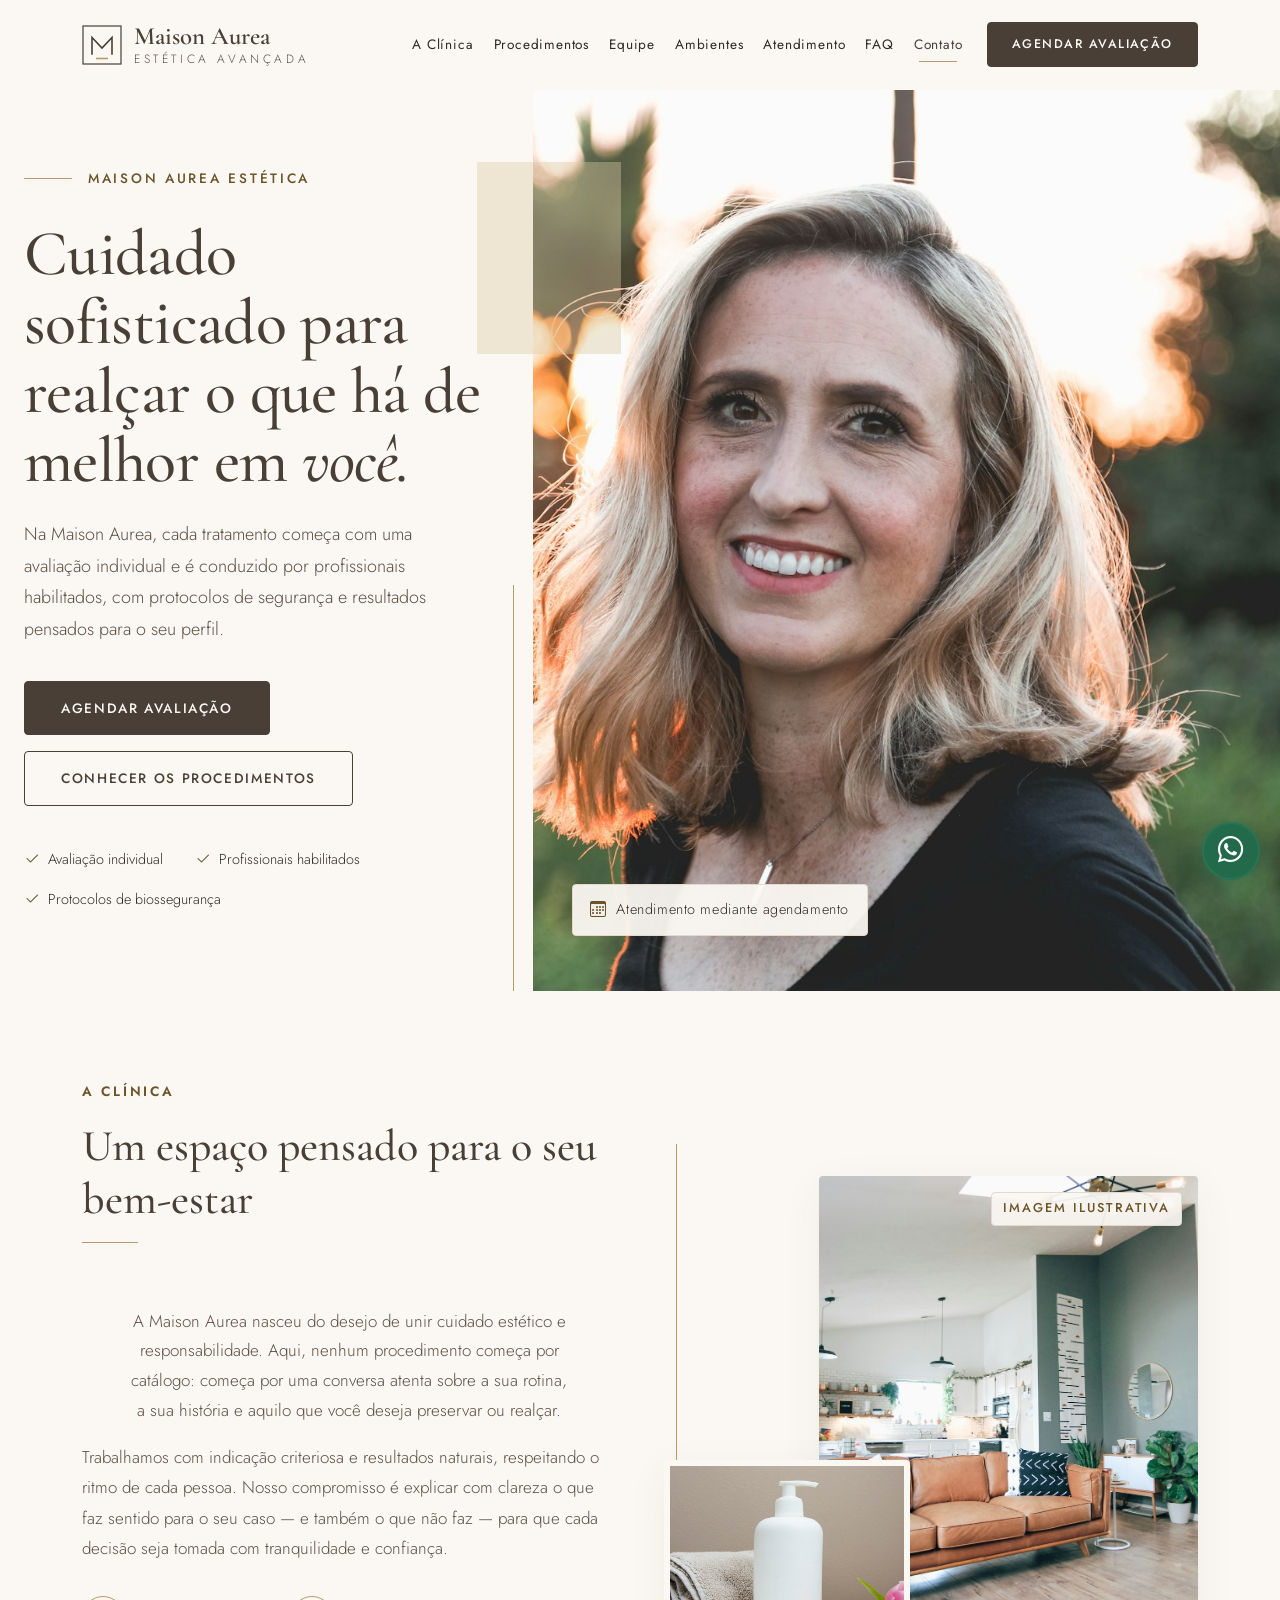
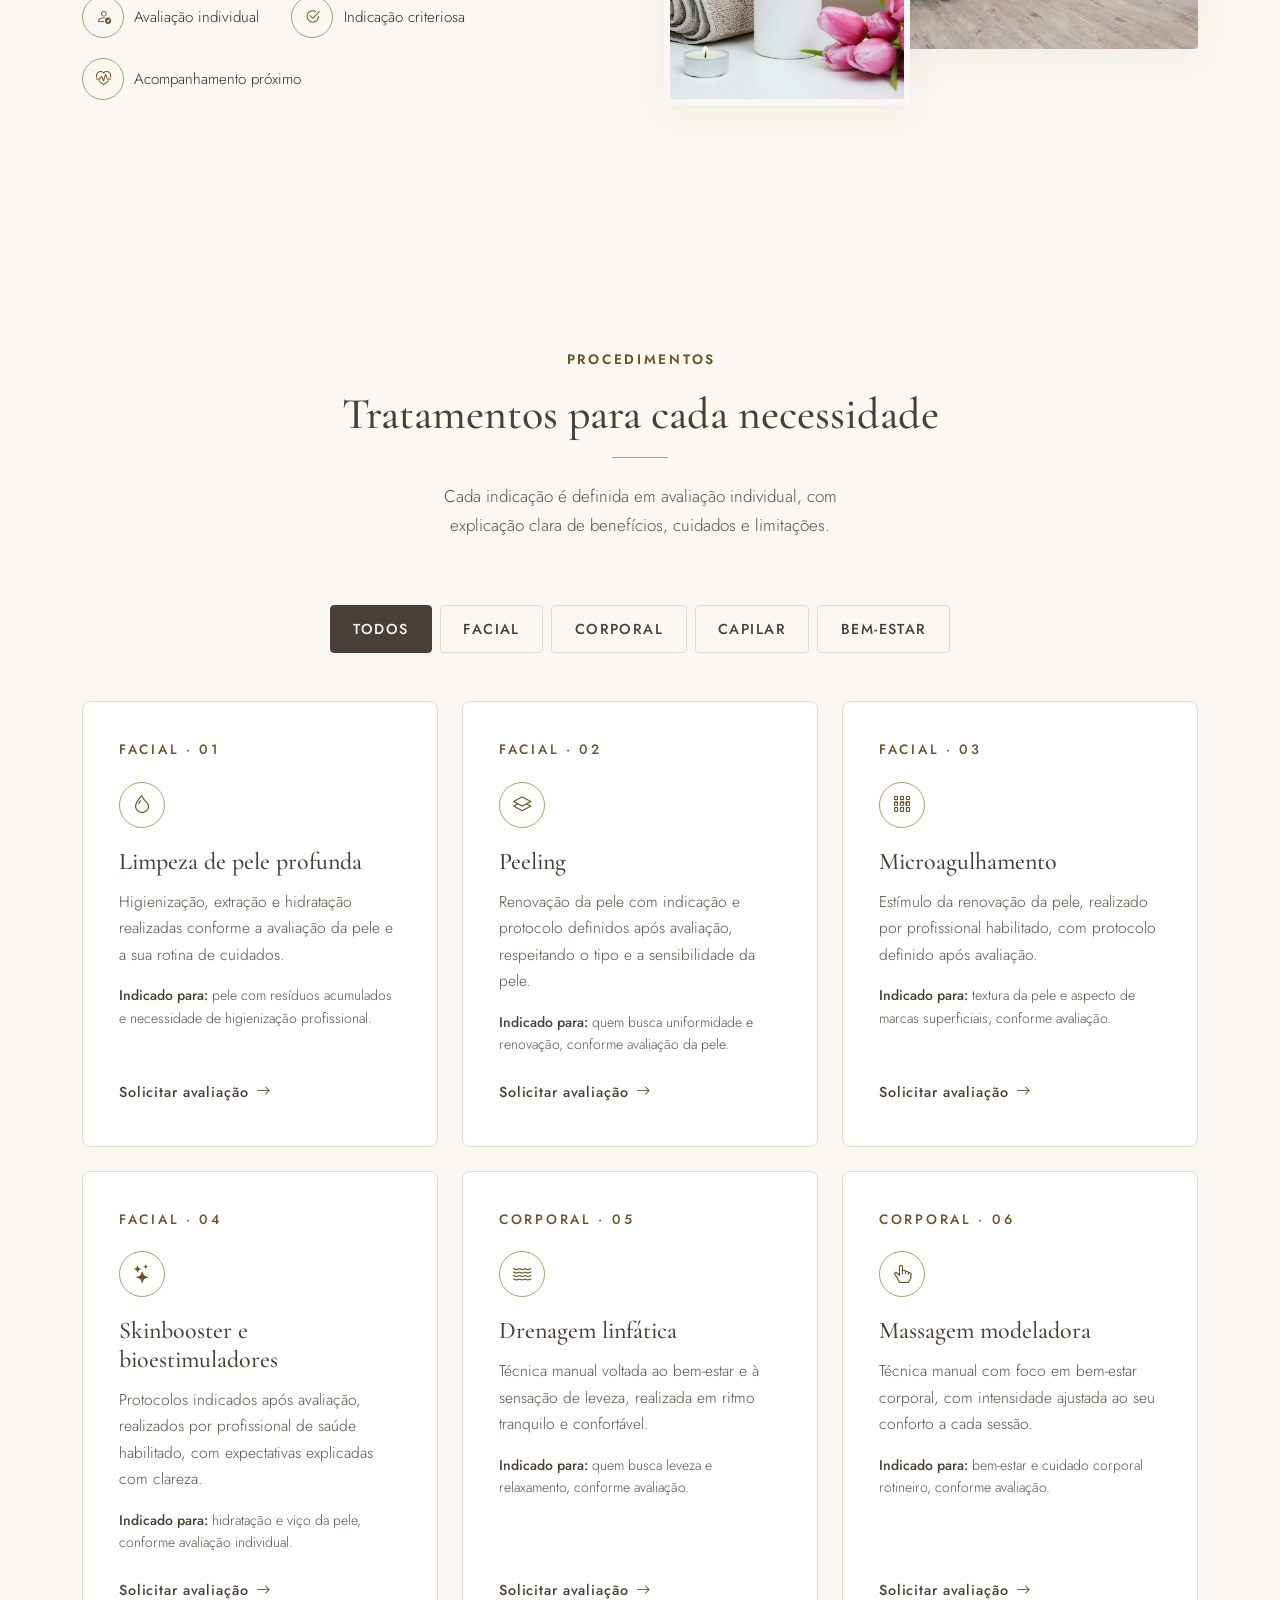
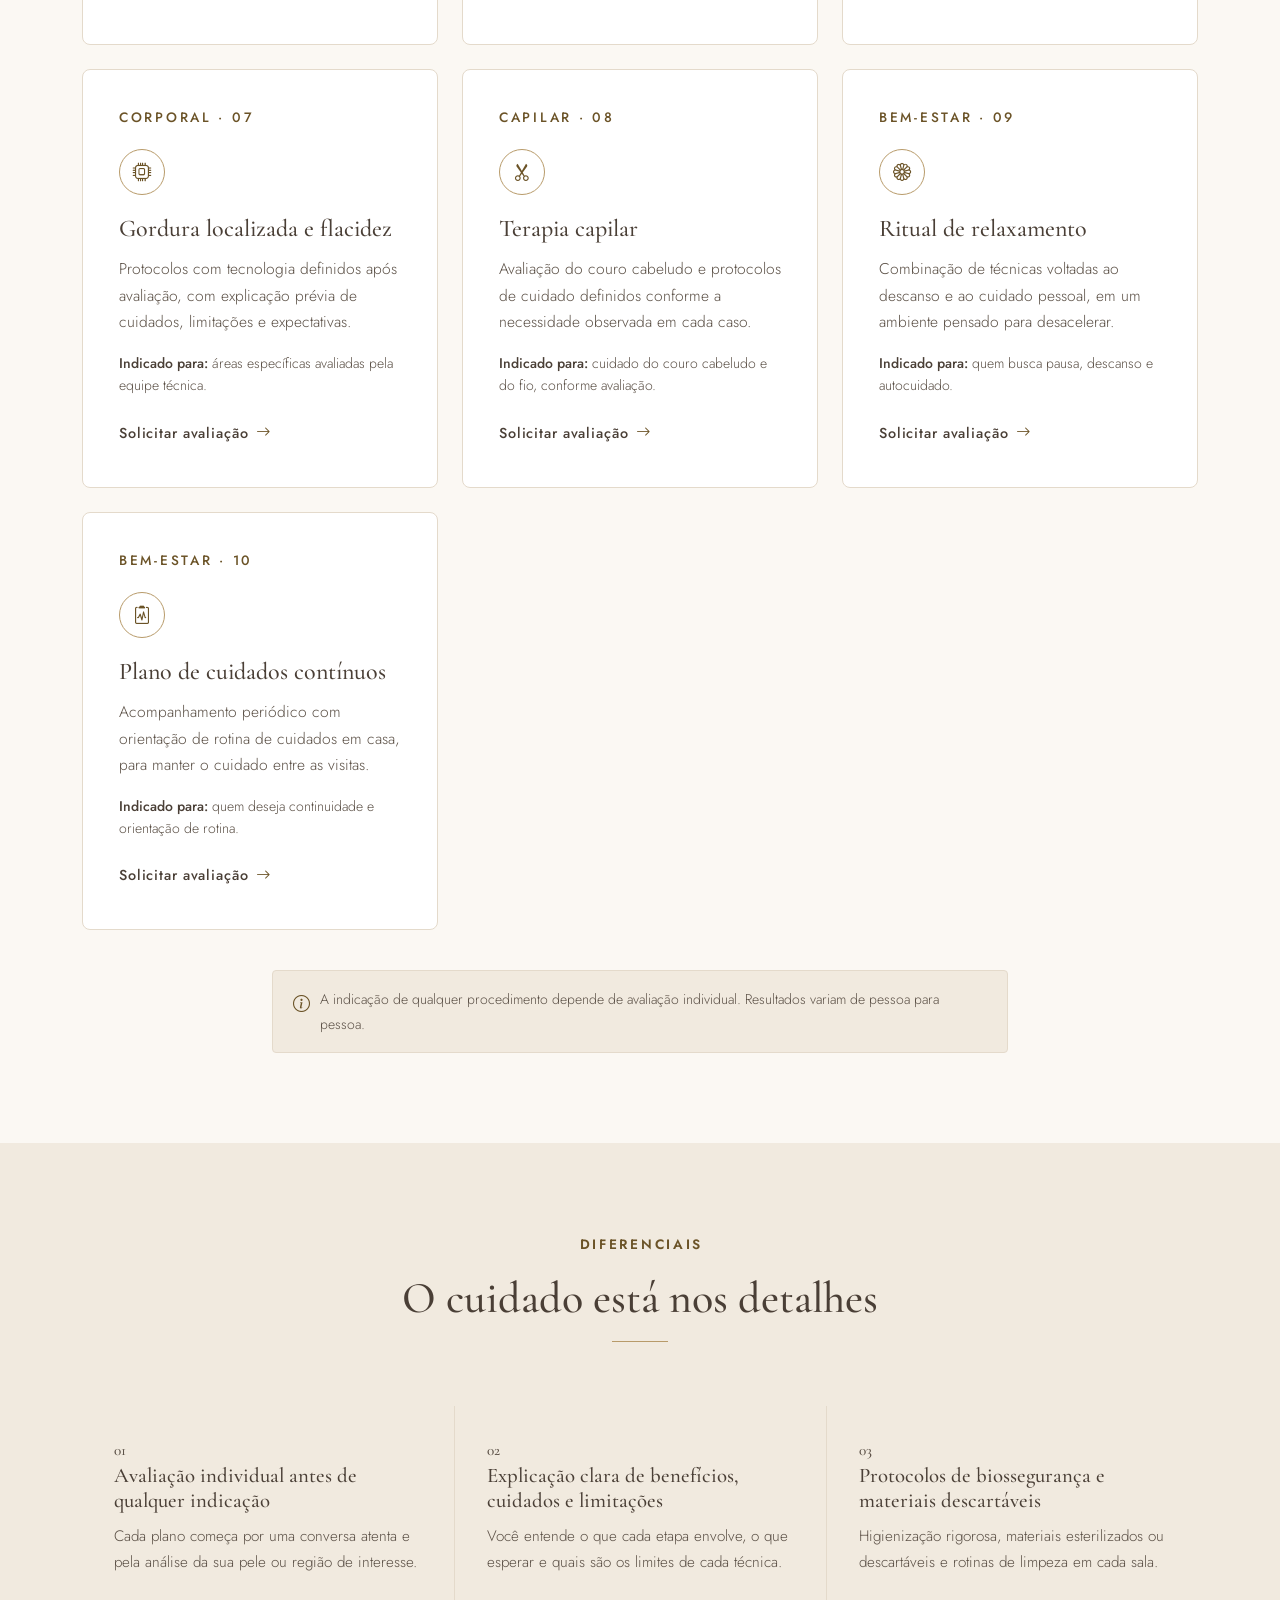
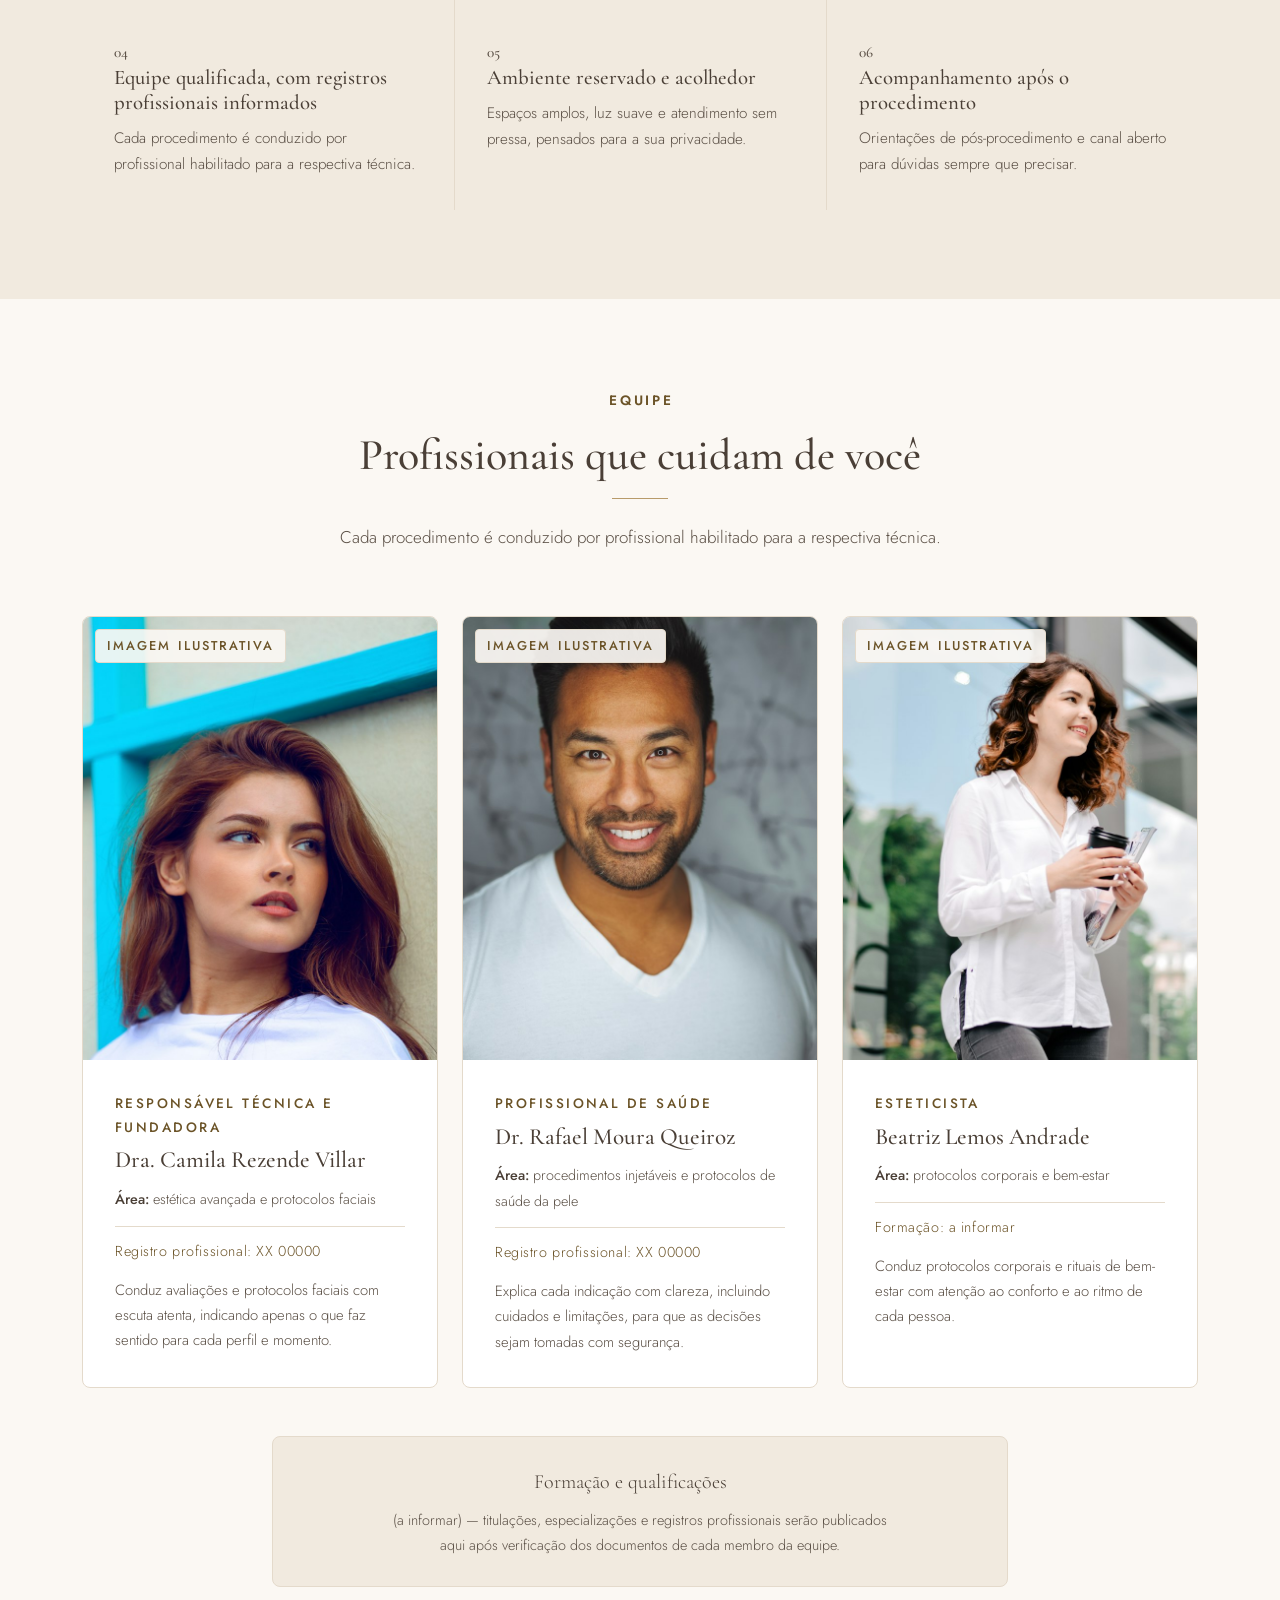
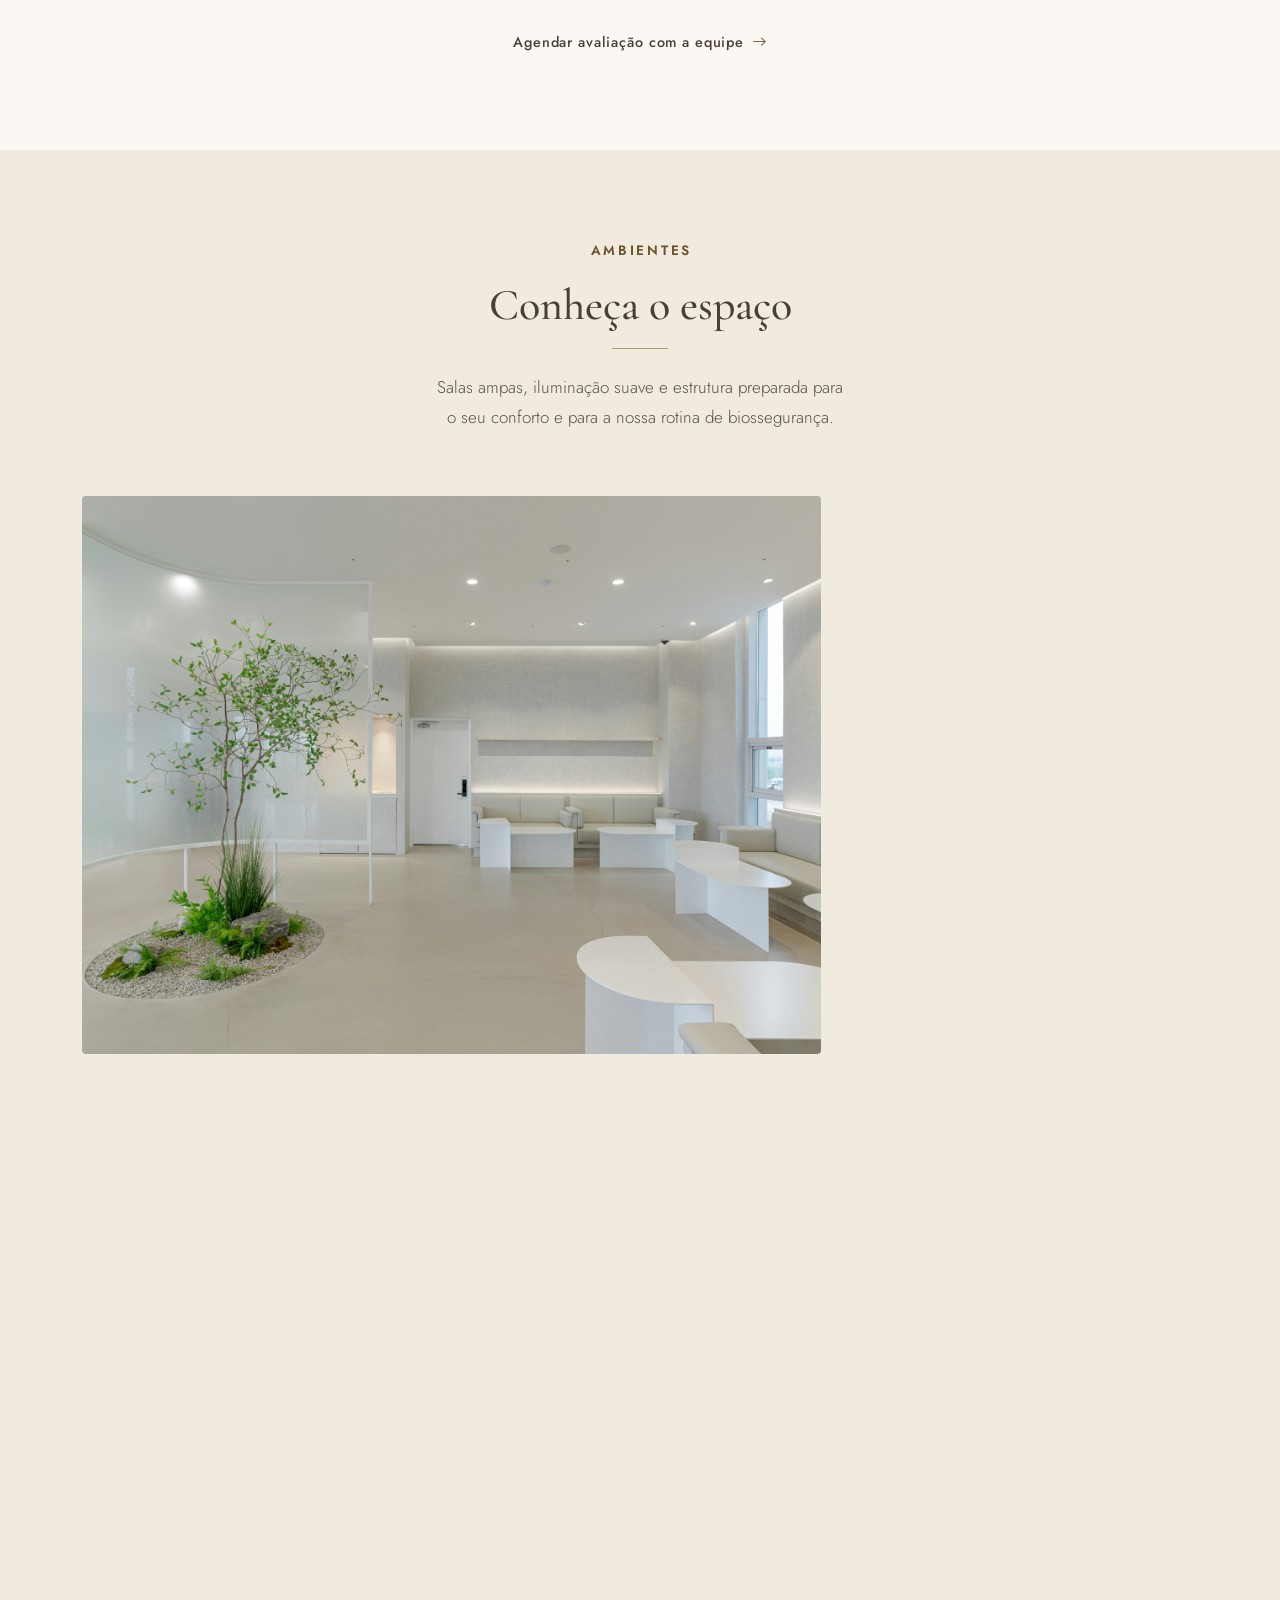
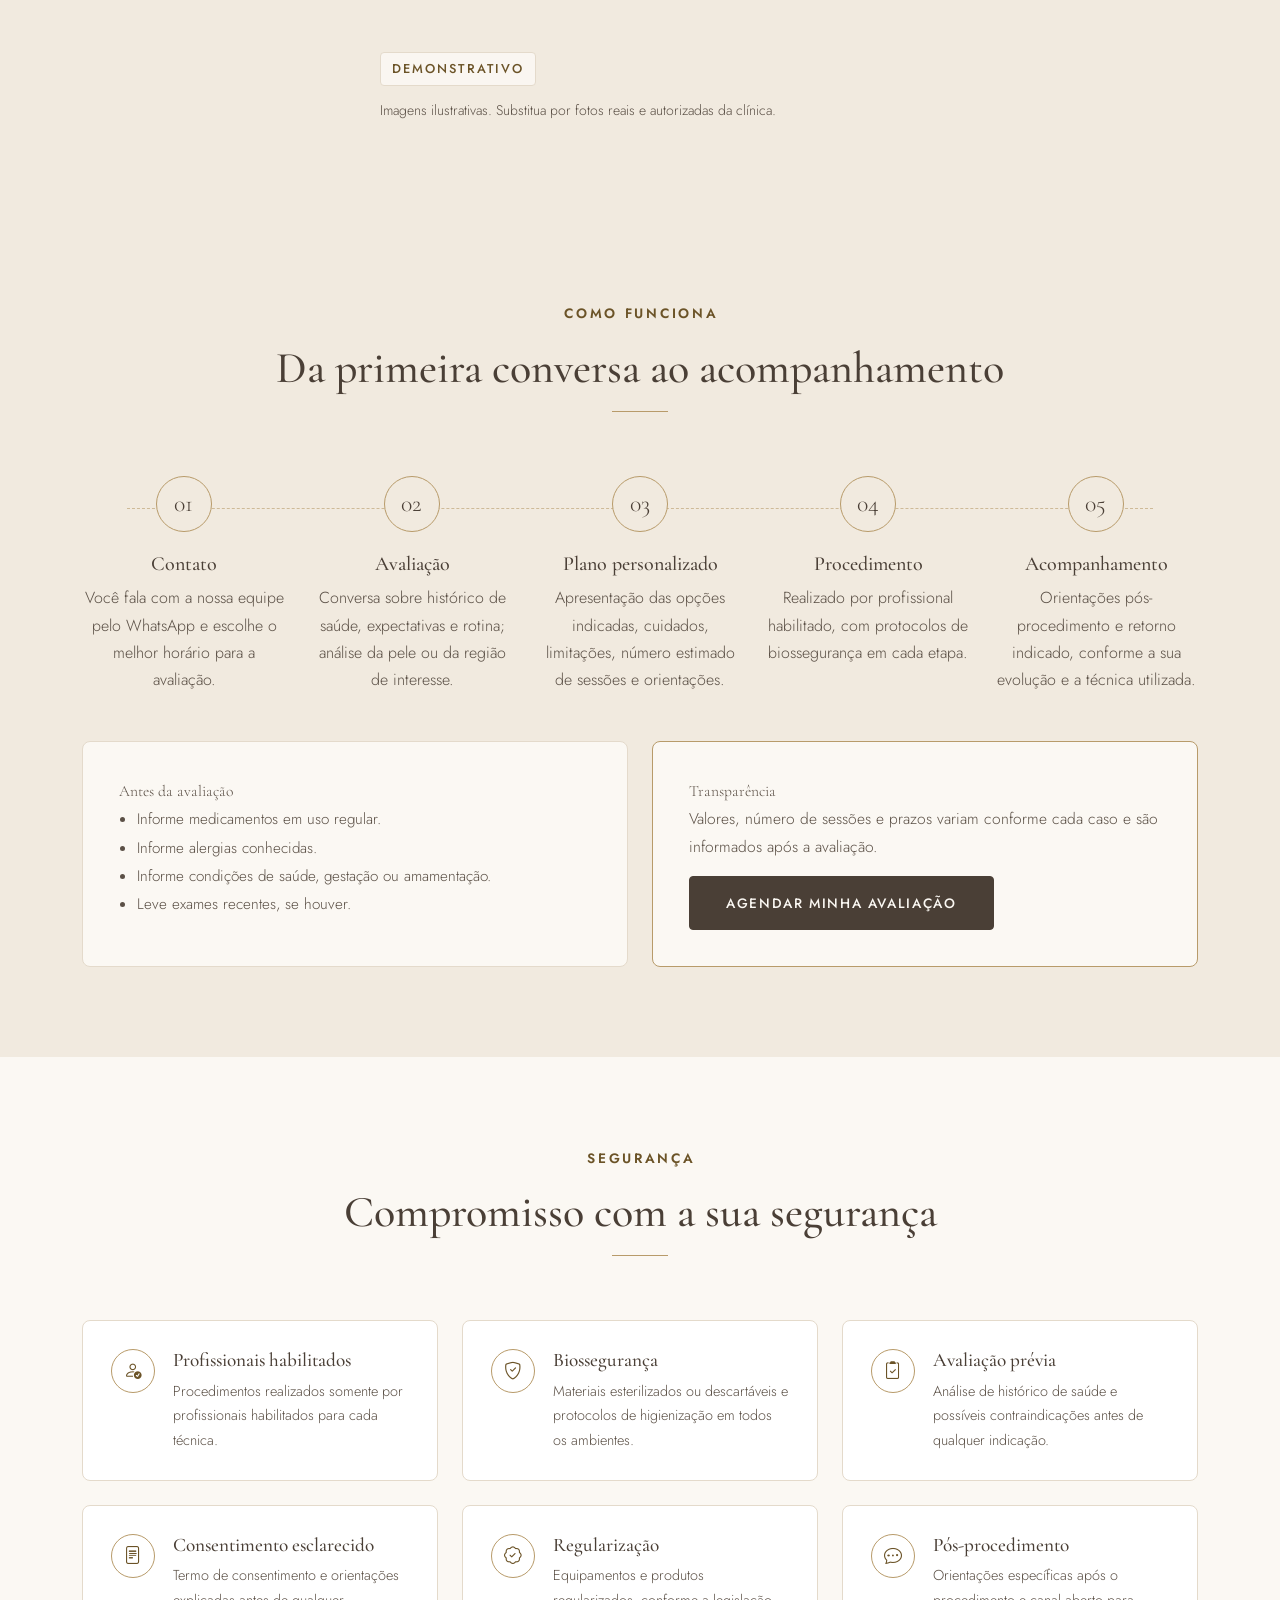
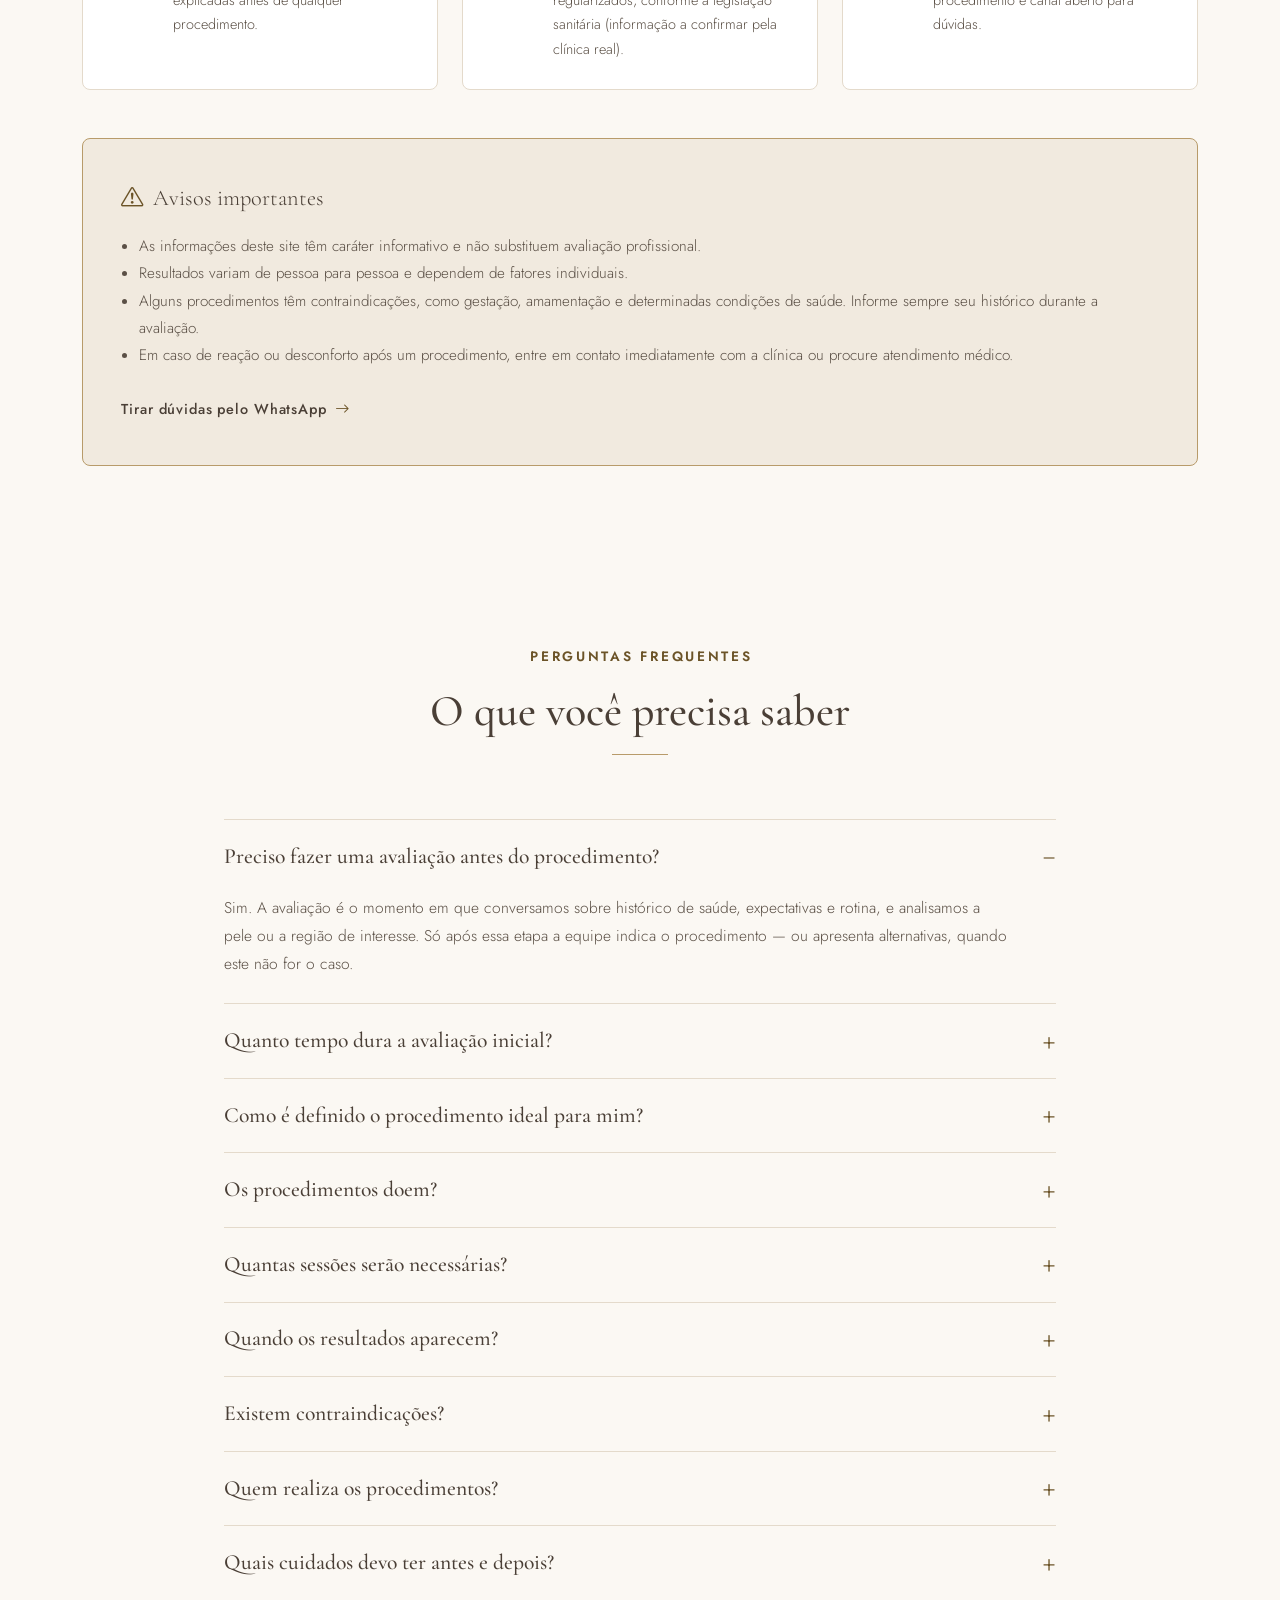
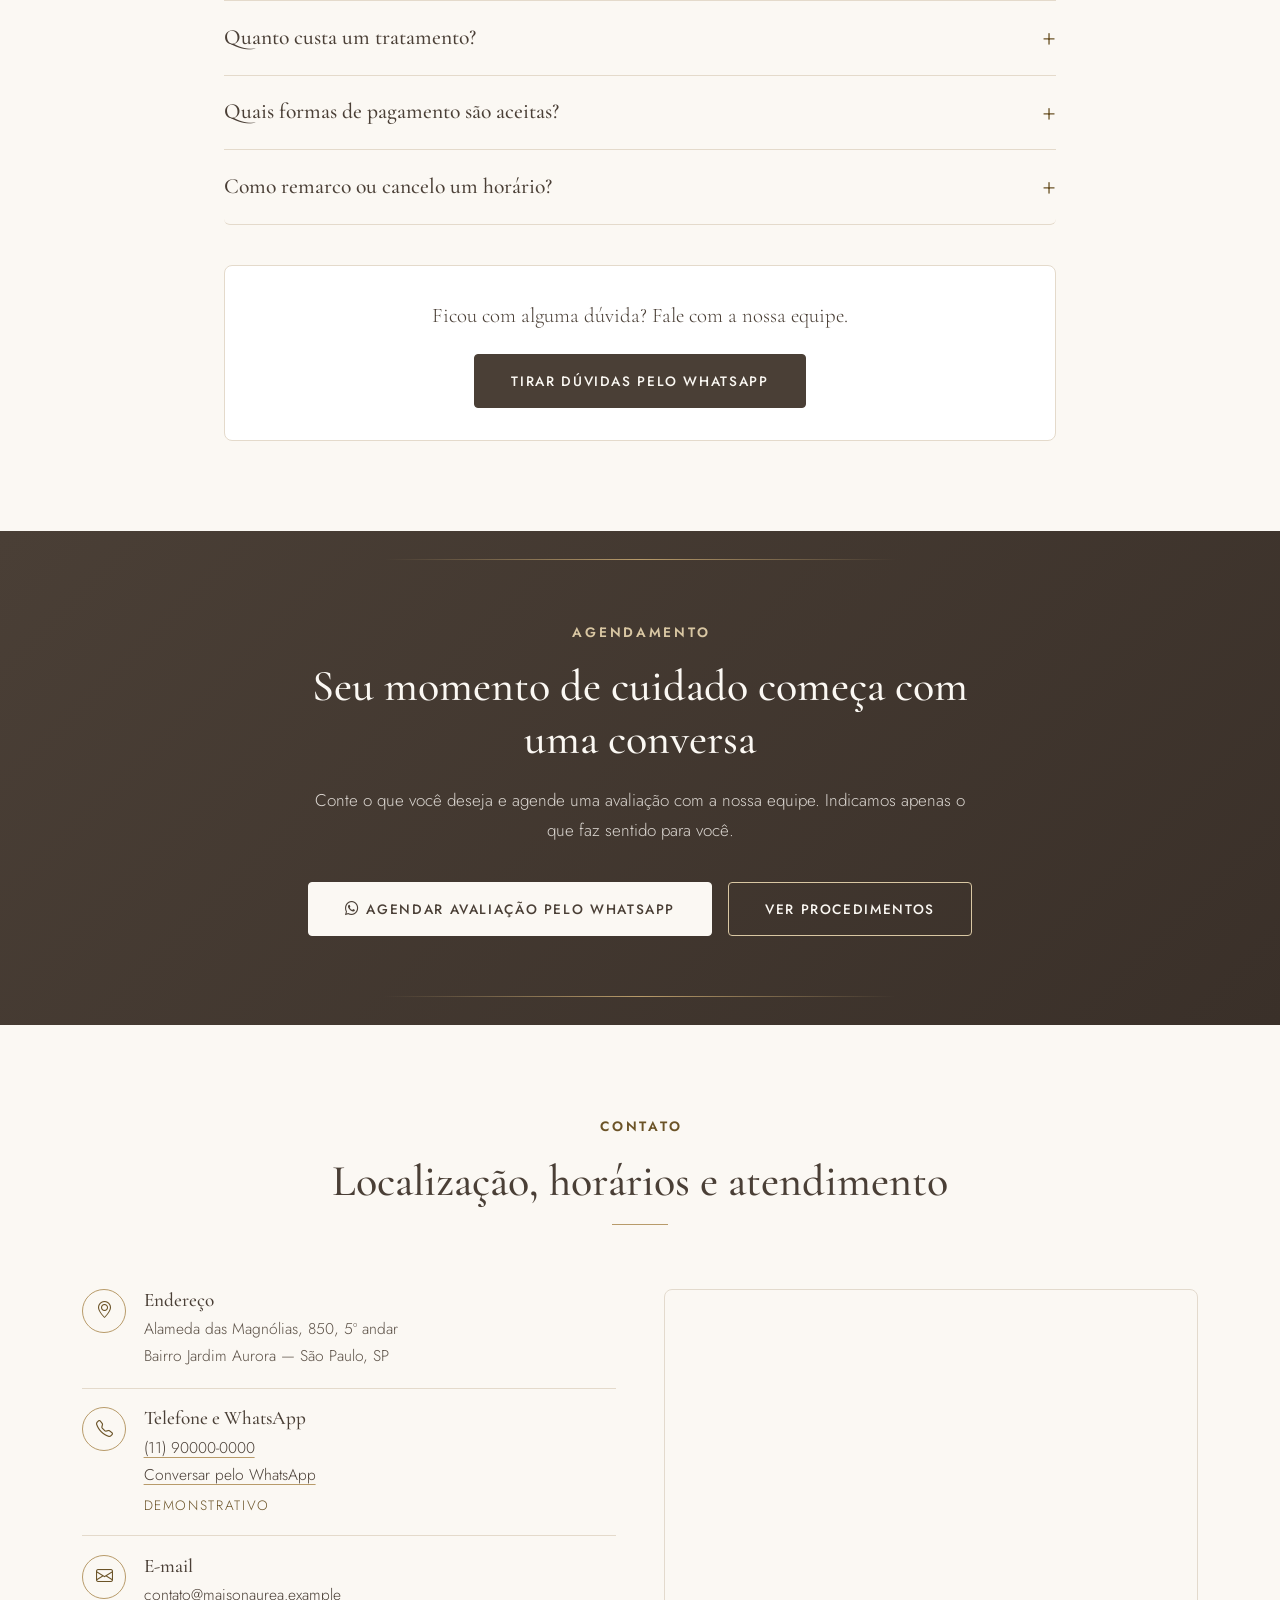
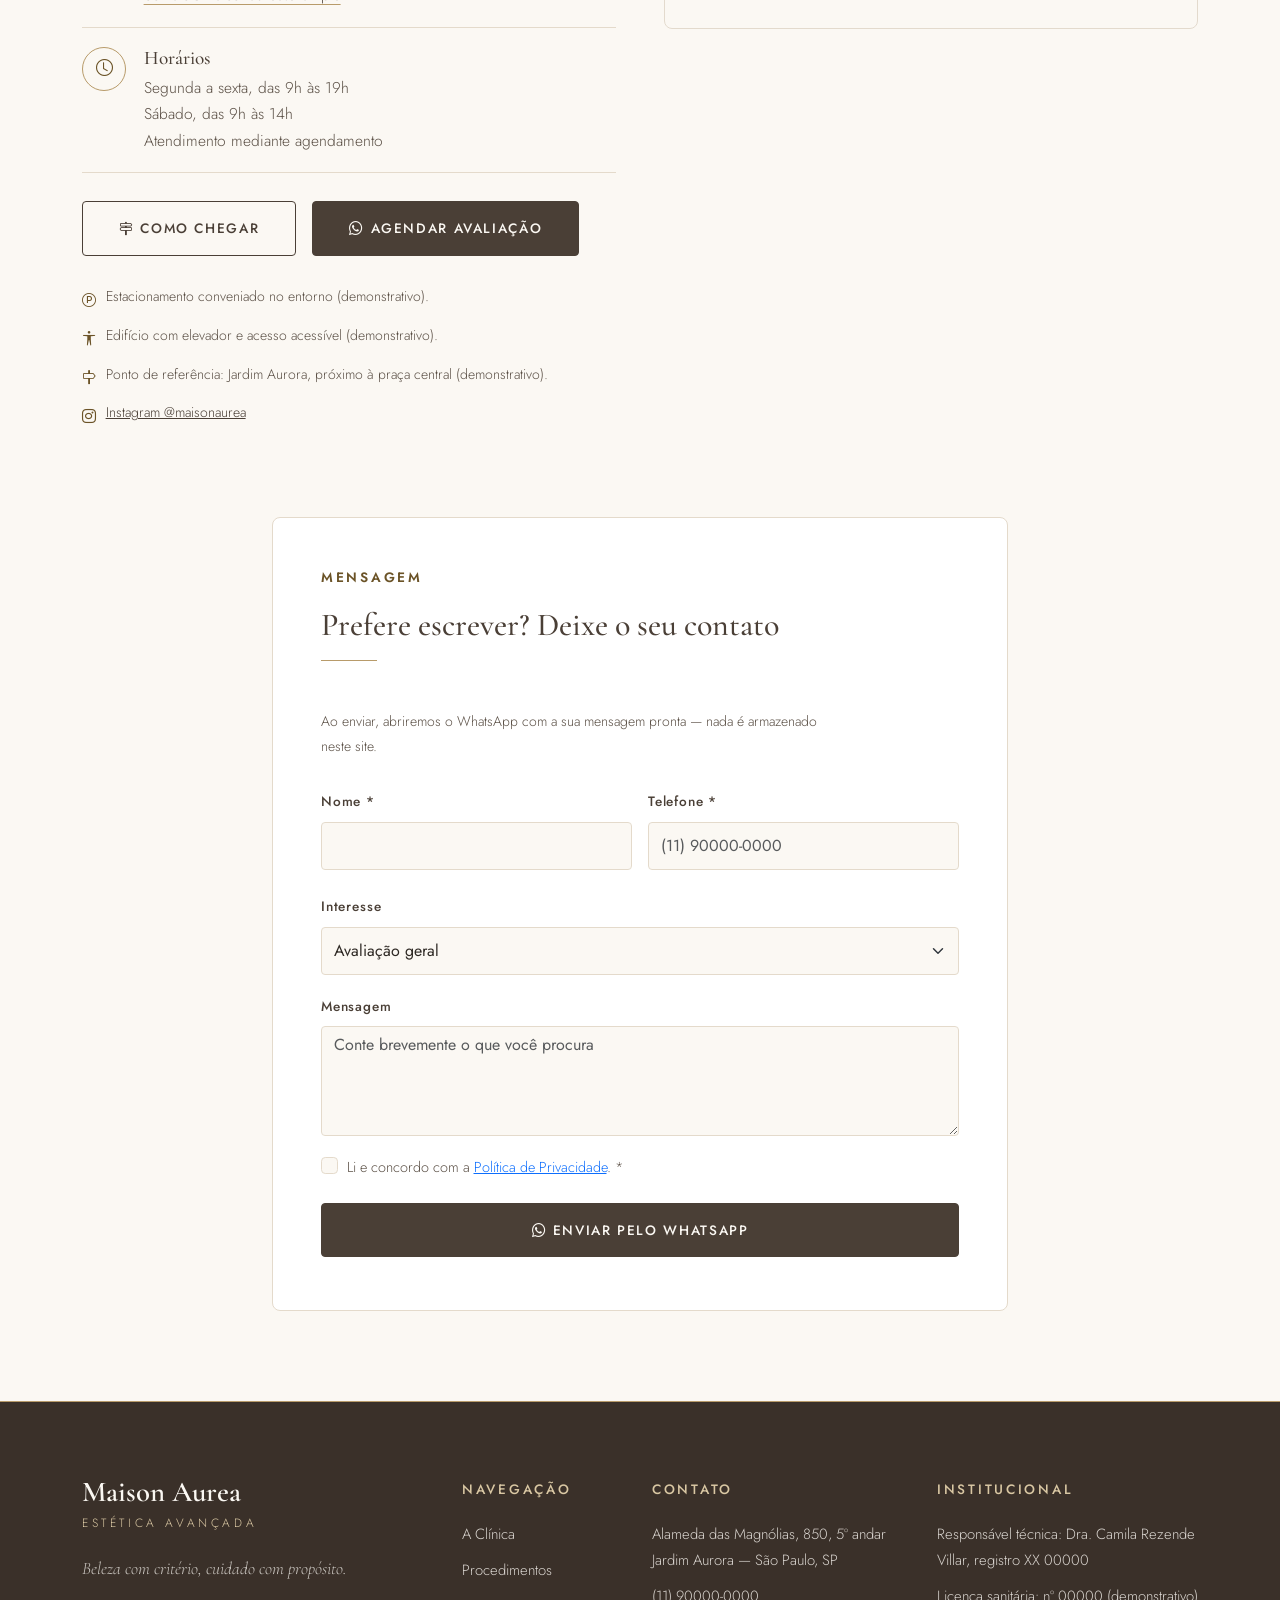
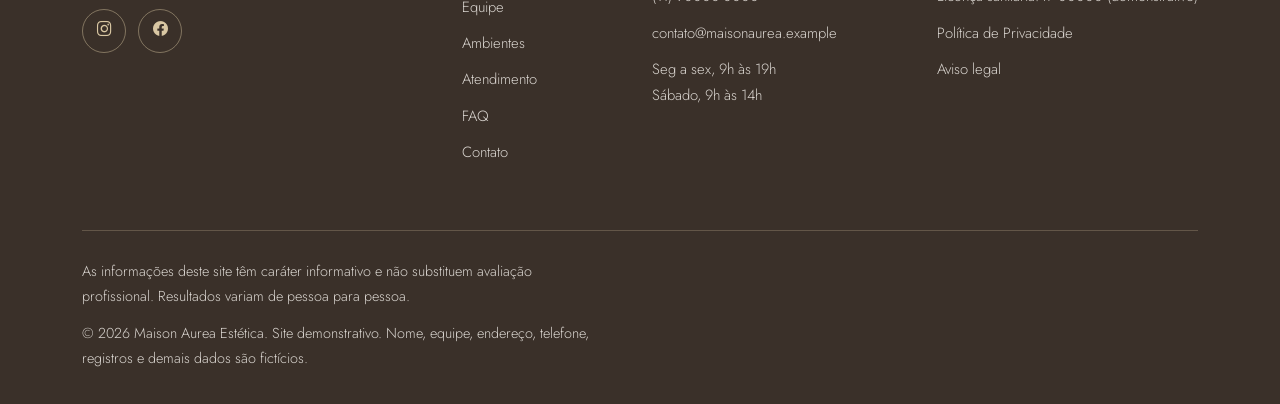
==== commit d0d06bb2: "substituindo imagens referenciais" ====
--- a/index.html
+++ b/index.html
@@ -1,4 +1,4 @@
-<!DOCTYPE html>
+﻿<!DOCTYPE html>
 <html lang="pt-BR">
 <head>
   <meta charset="UTF-8">
@@ -1107,21 +1107,4 @@
   <script src="https://cdn.jsdelivr.net/npm/bootstrap@5.3.3/dist/js/bootstrap.bundle.min.js" integrity="sha384-YvpcrYf0tY3lHB60NNkmXc5s9fDVZLESaAA55NDzOxhy9GkcIdslK1eN7N6jIeHz" crossorigin="anonymous"></script>
   <script src="js/script.js"></script>
 </body>
-</html>
-
-
-
-
-
-
-
-
-
-
-
-
-
-
-
-
-
+</html>
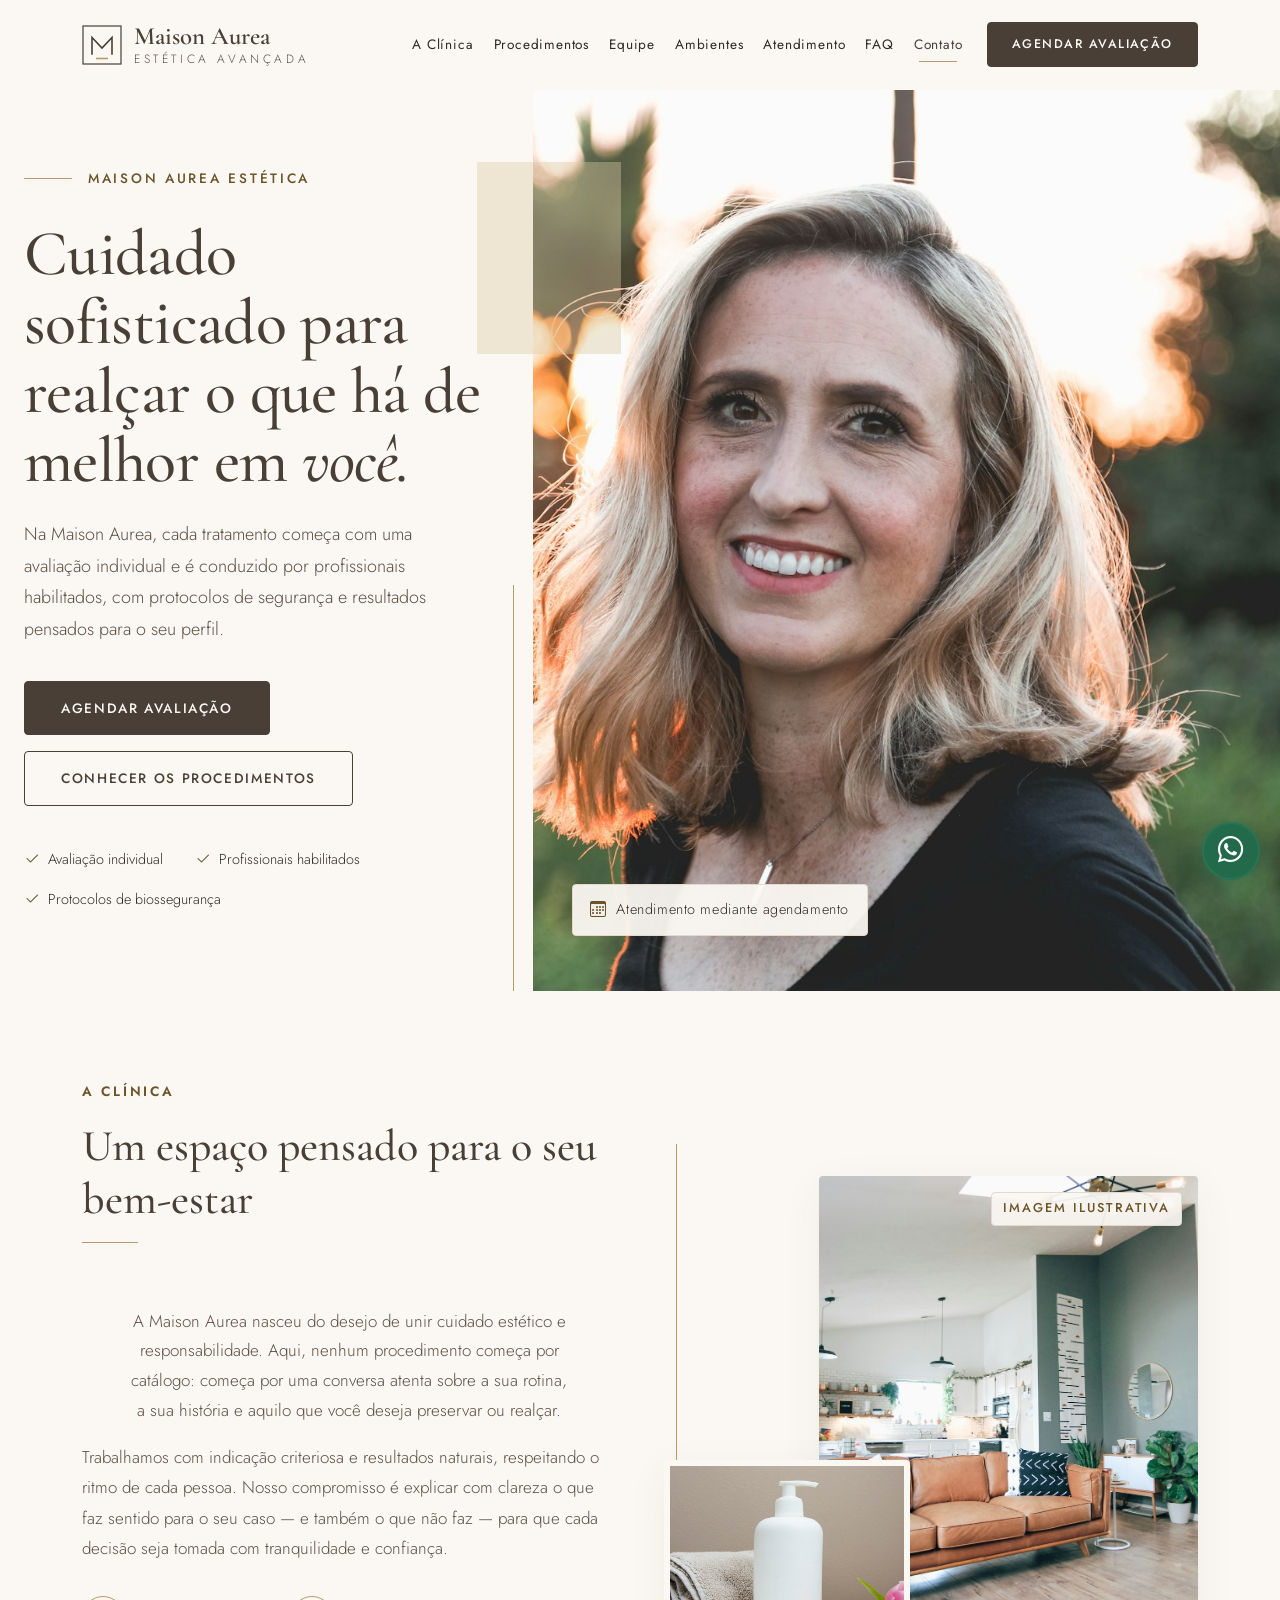
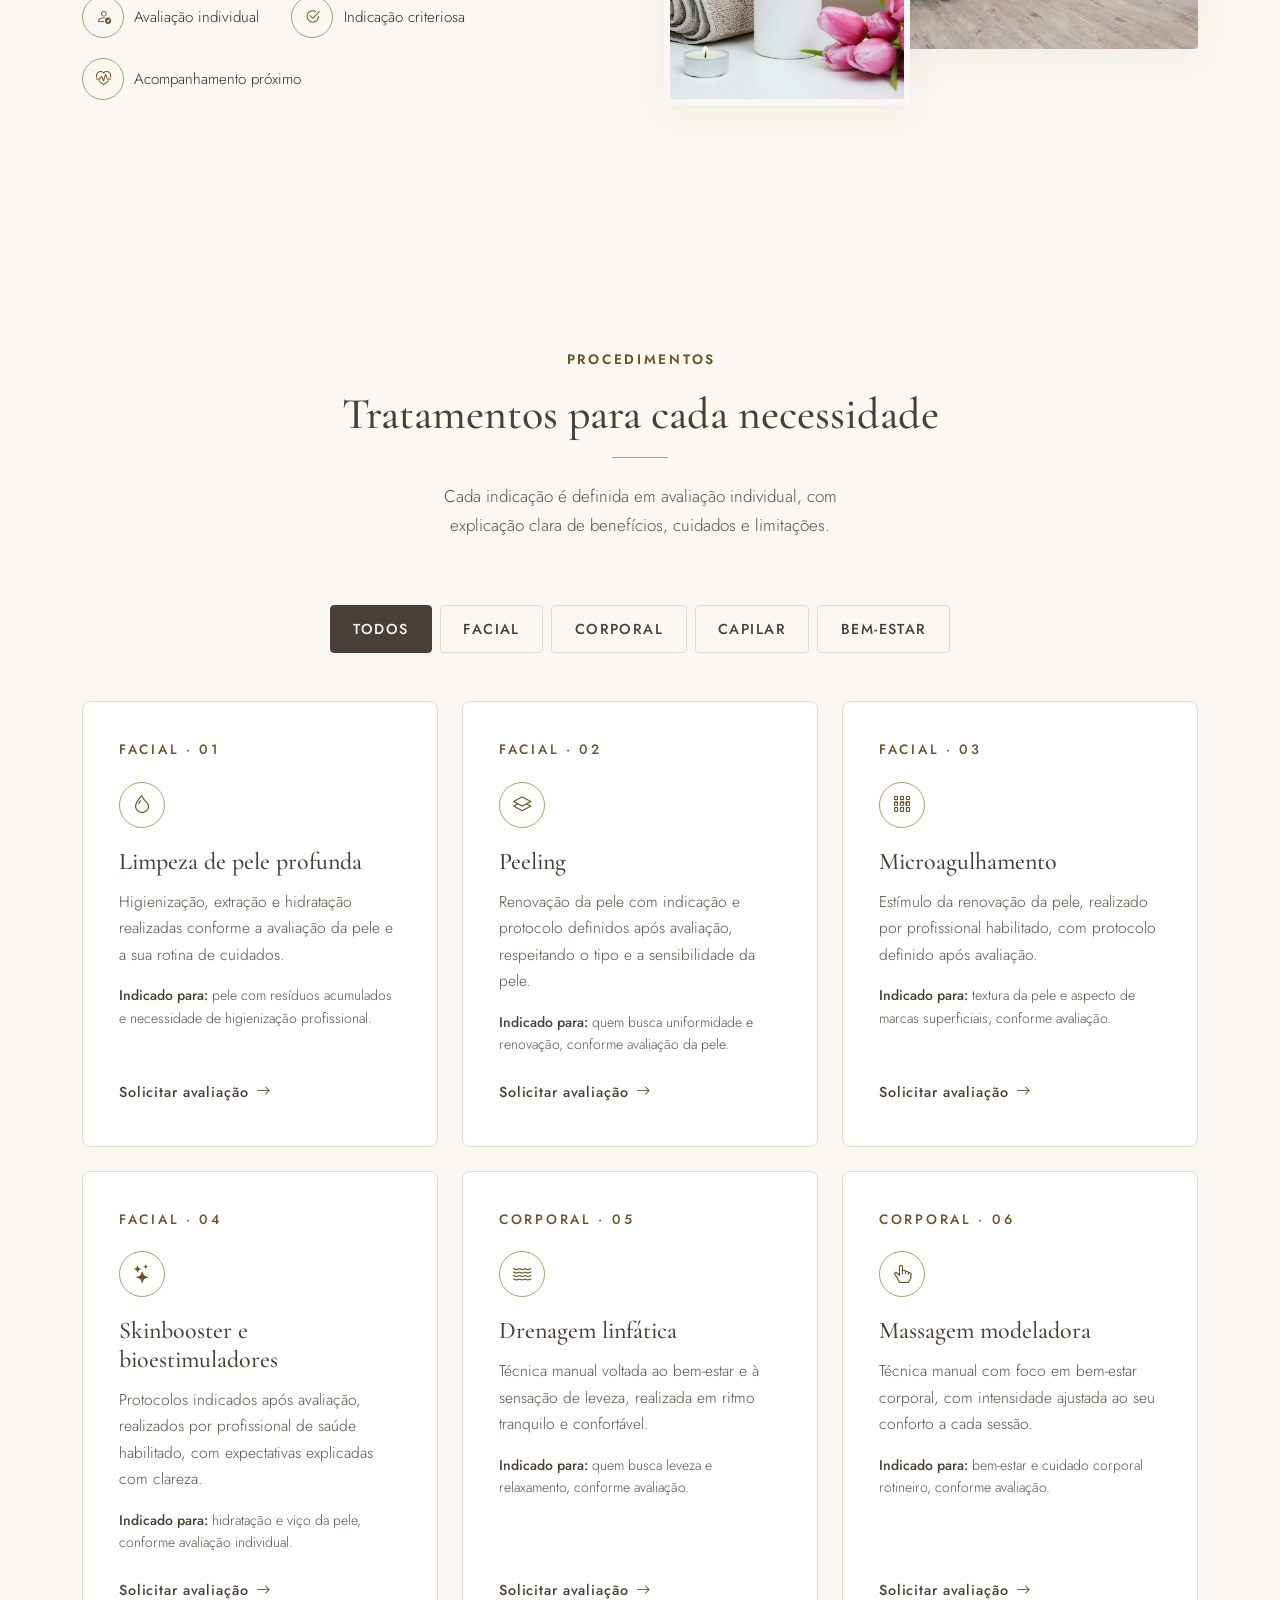
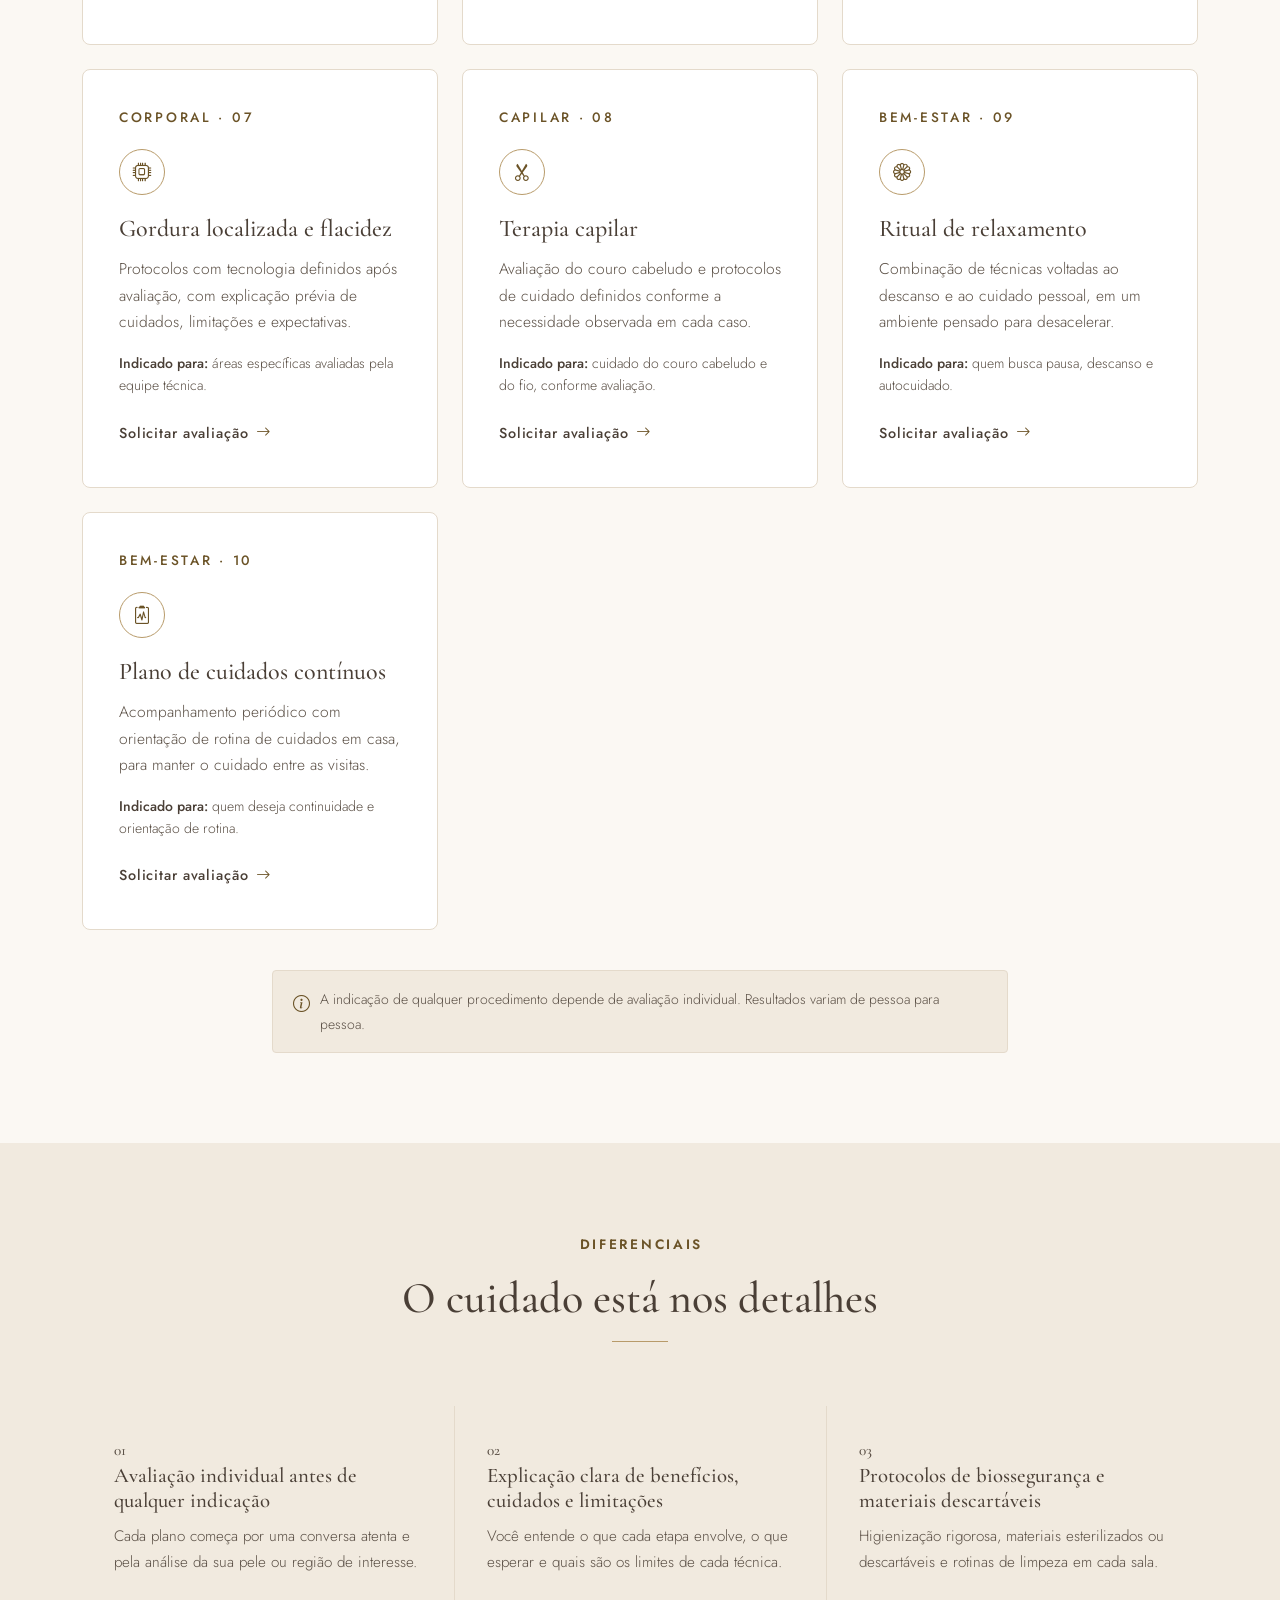
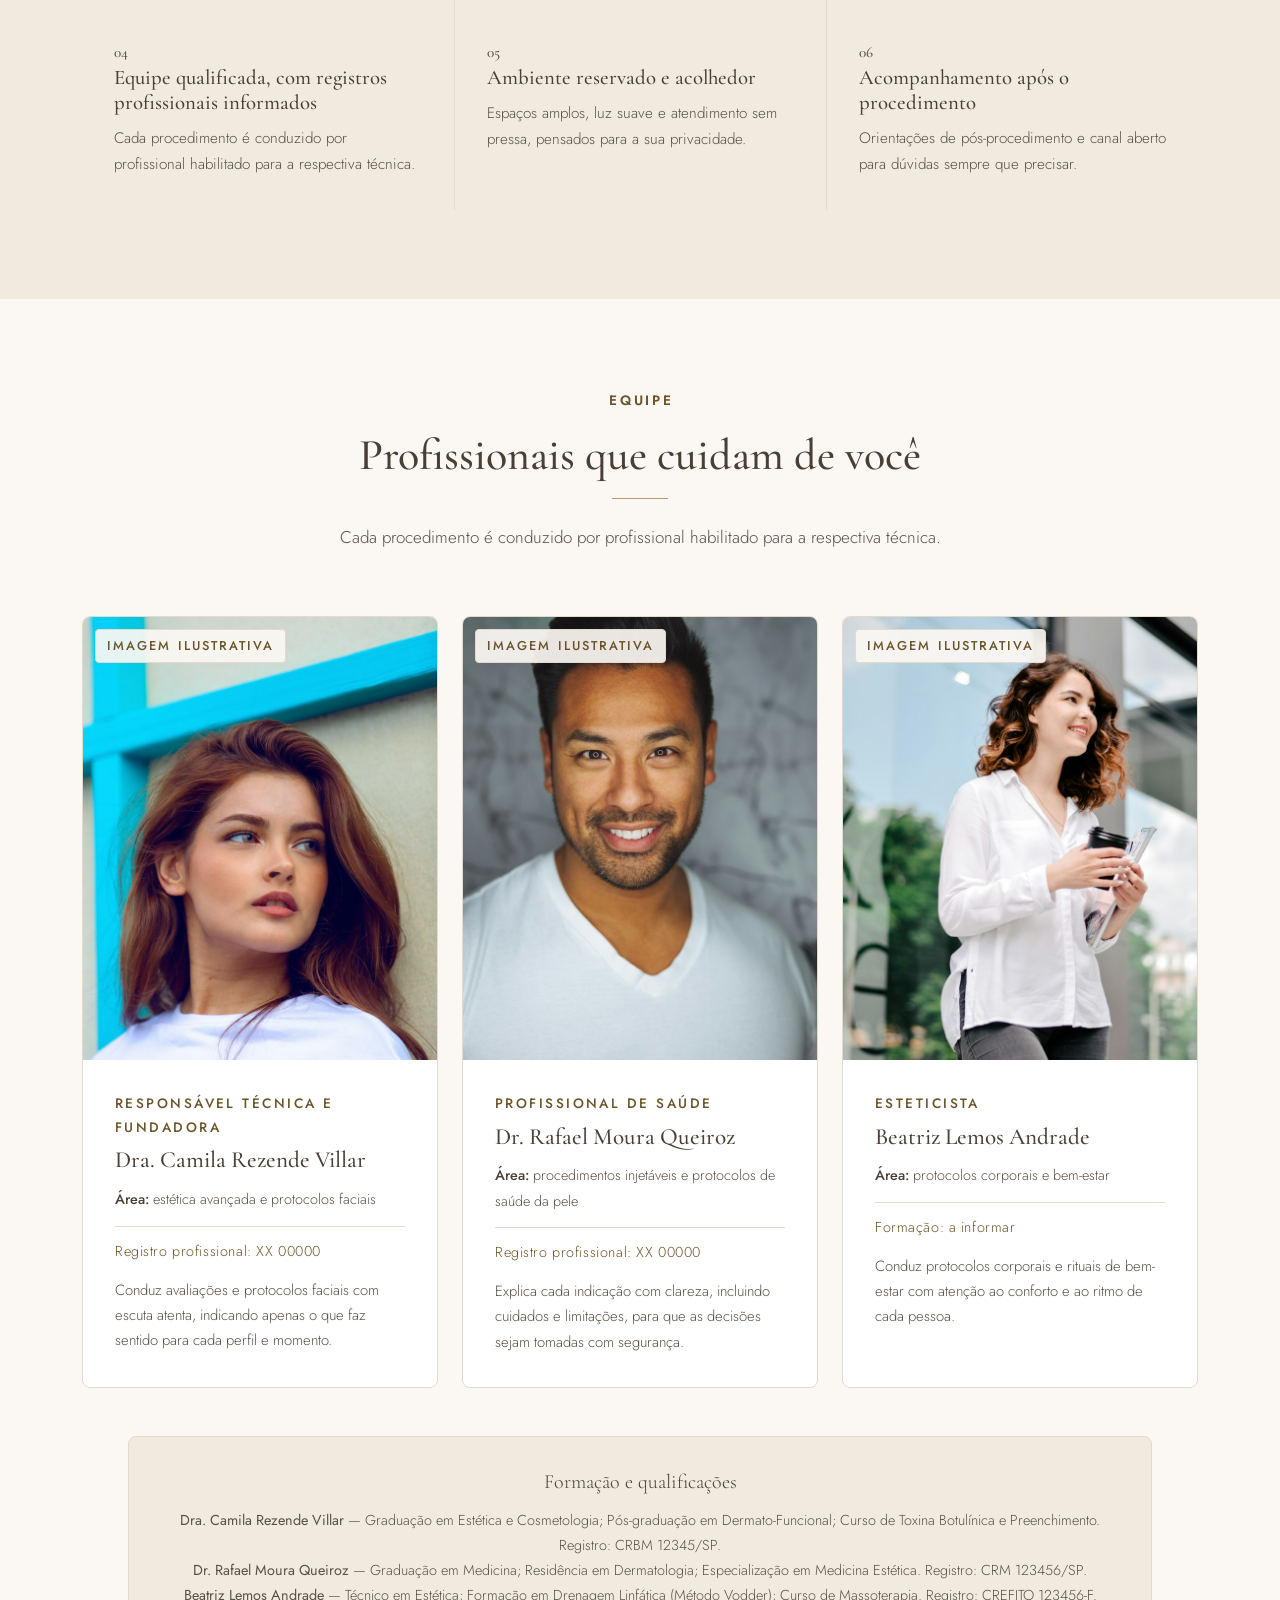
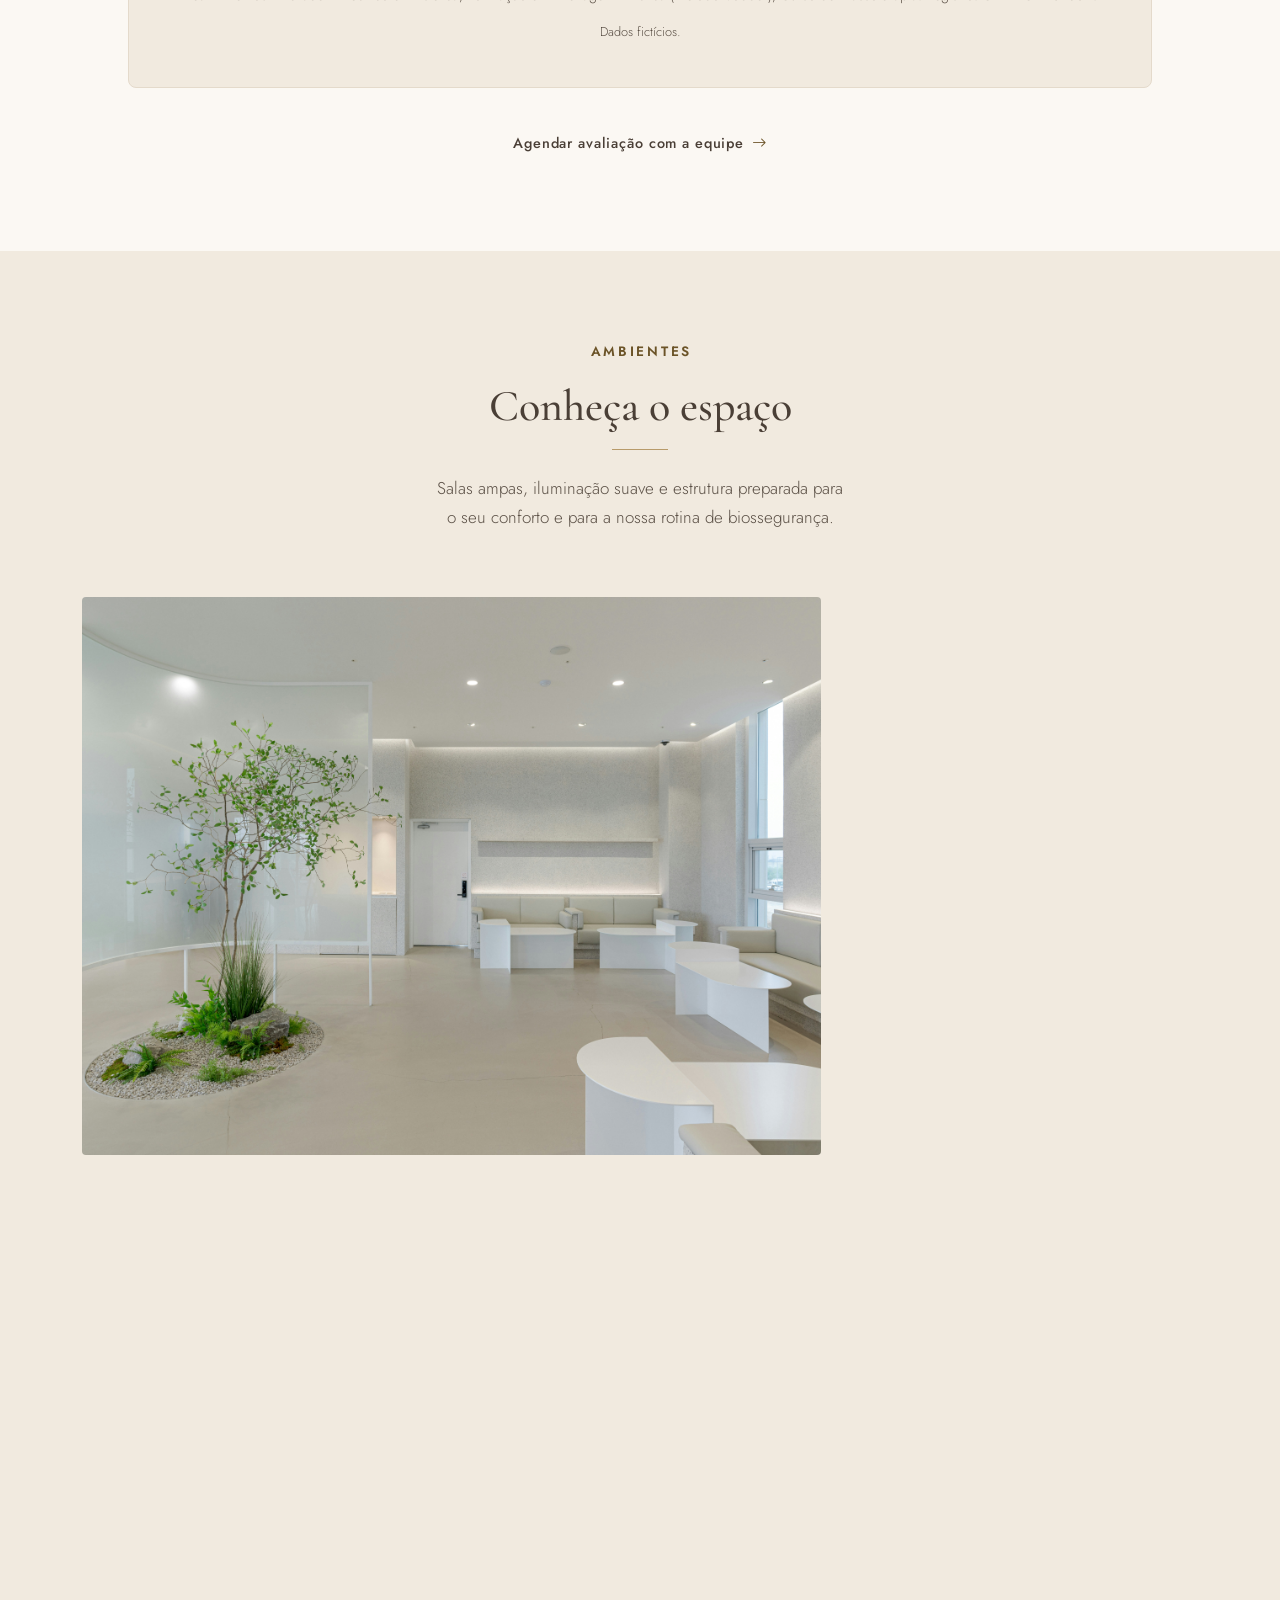
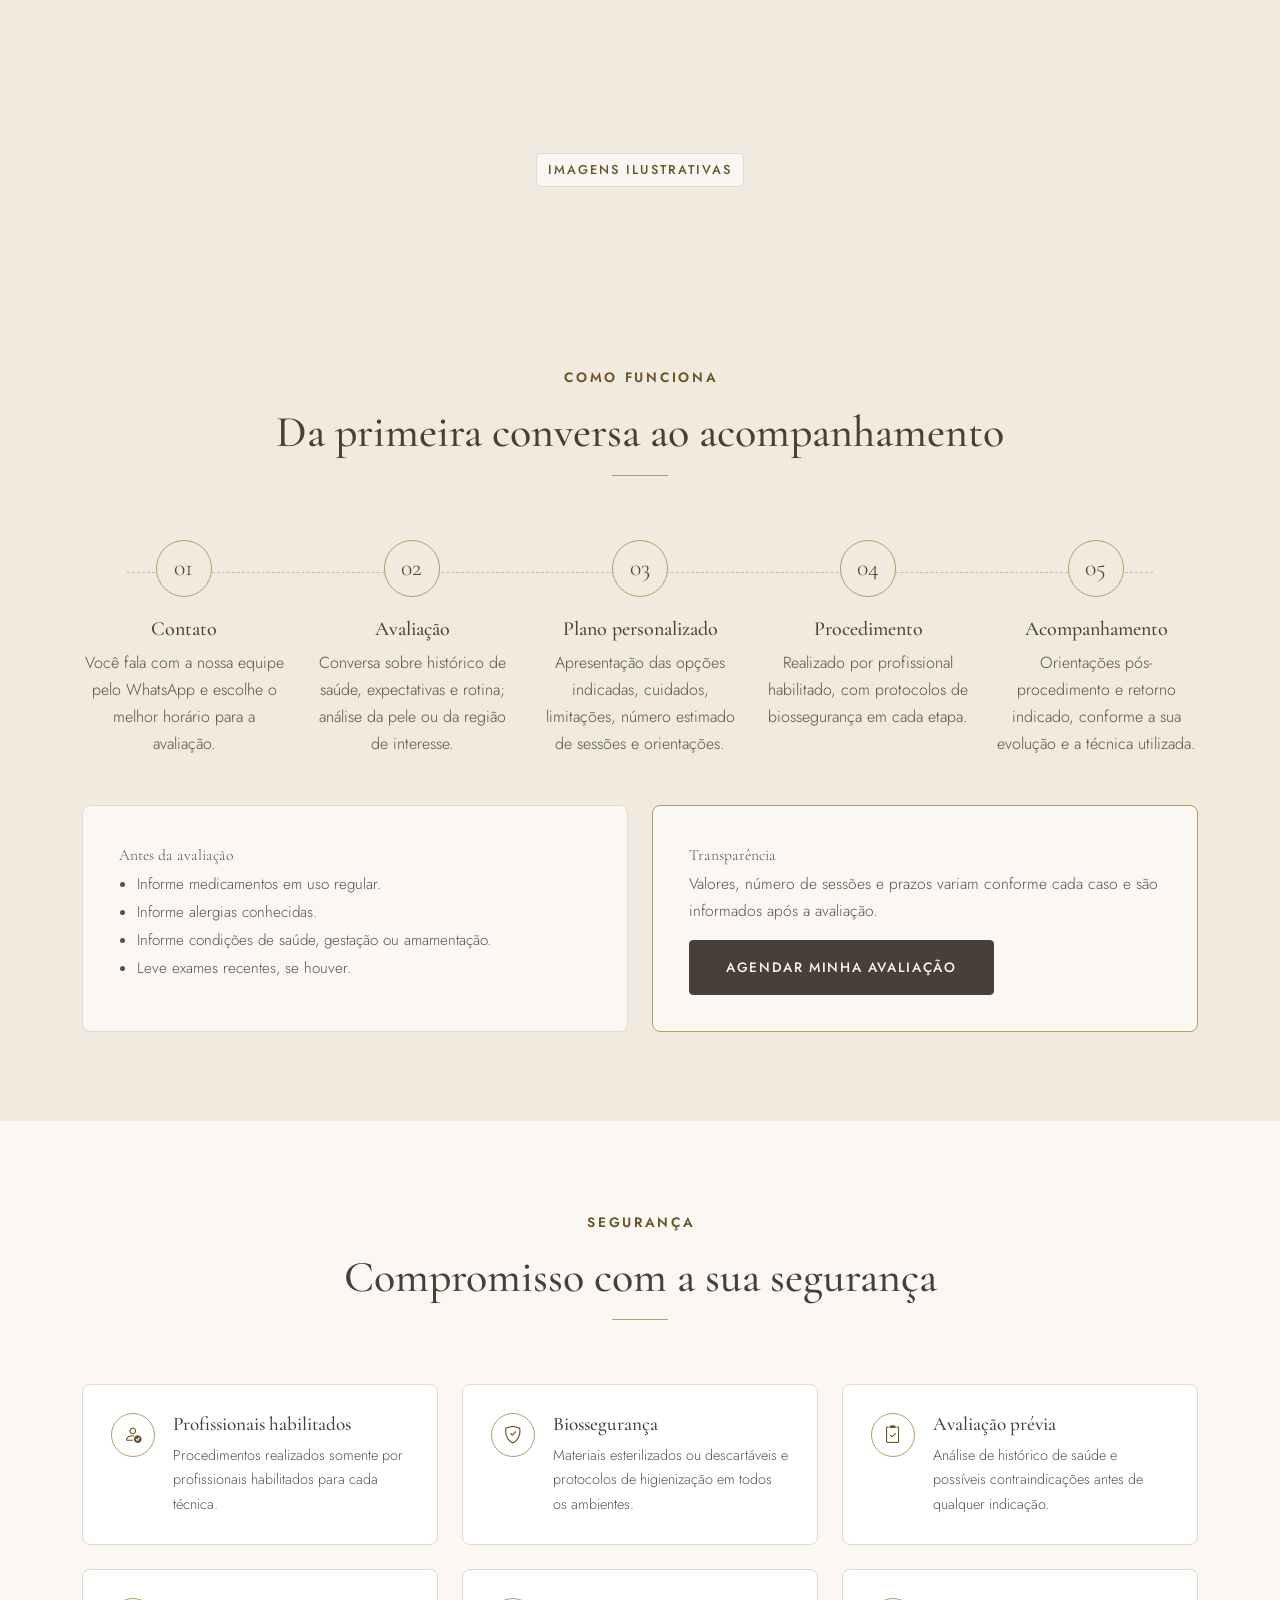
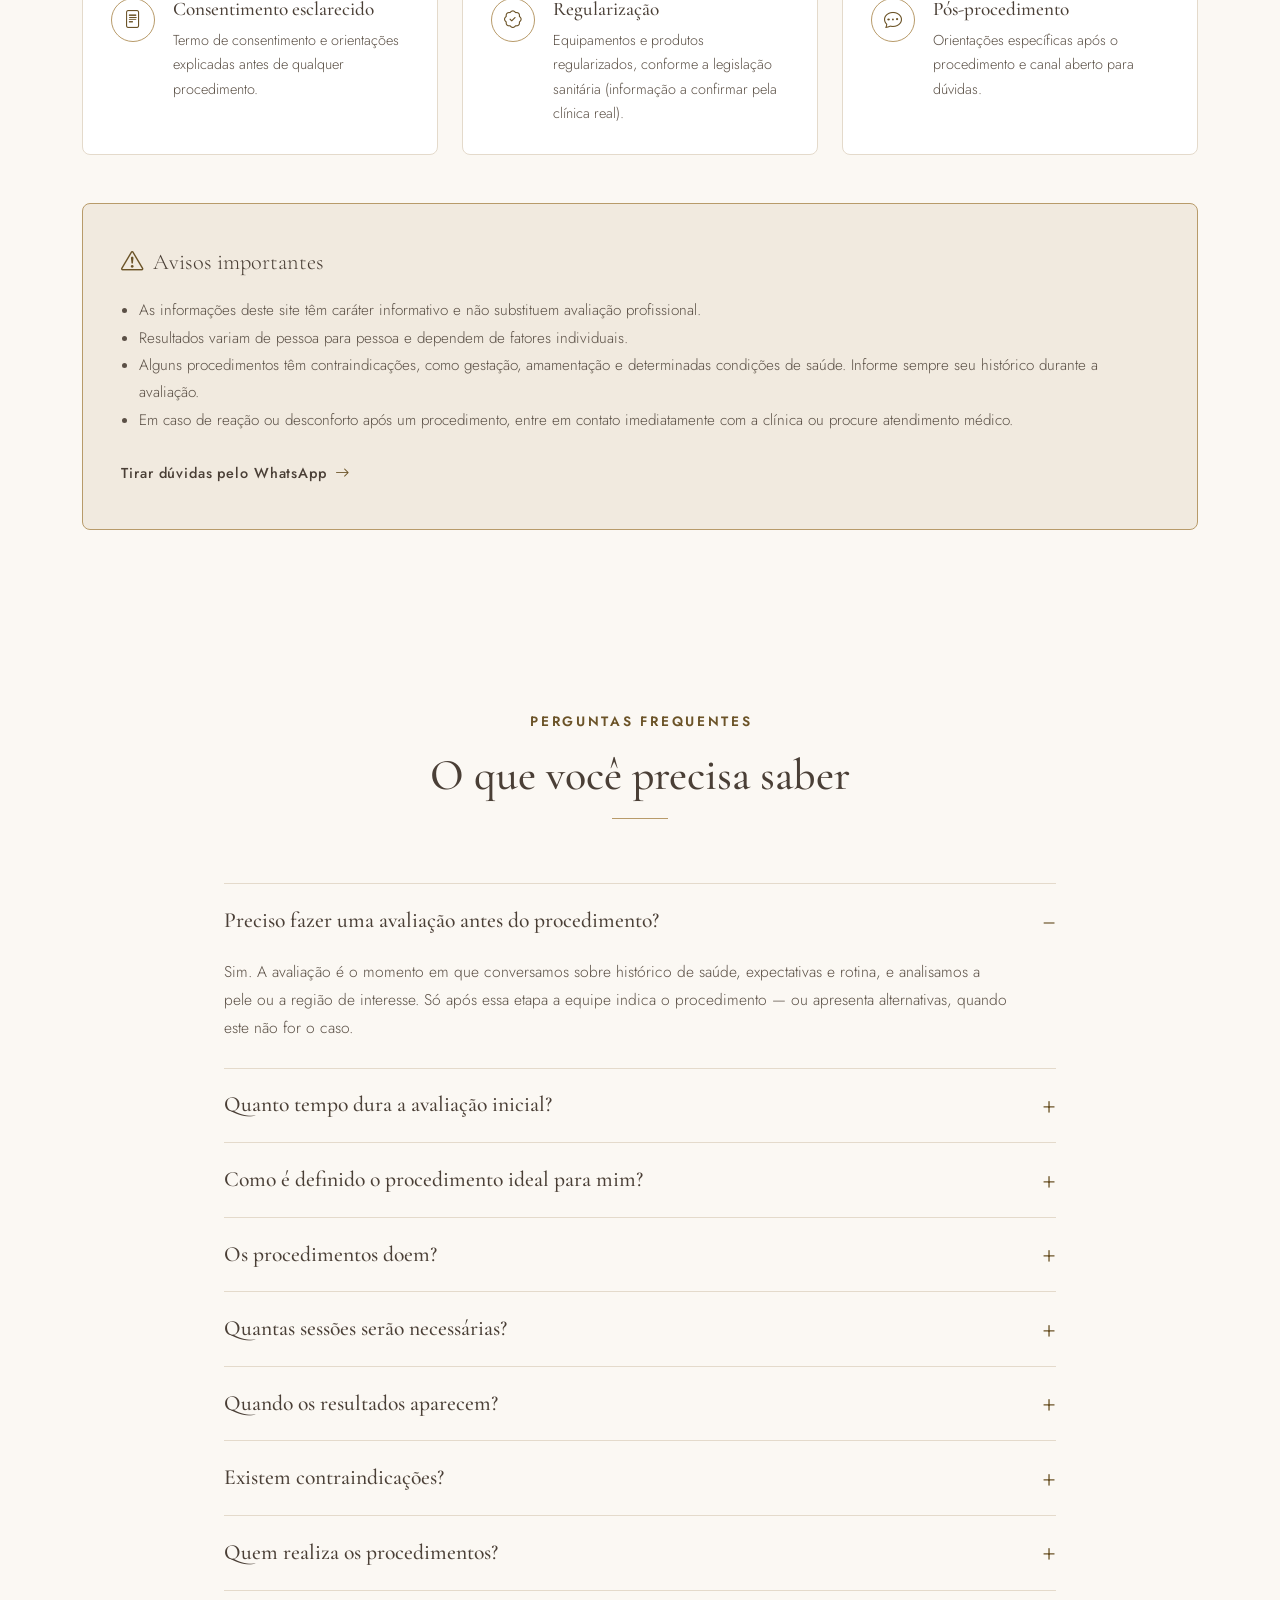
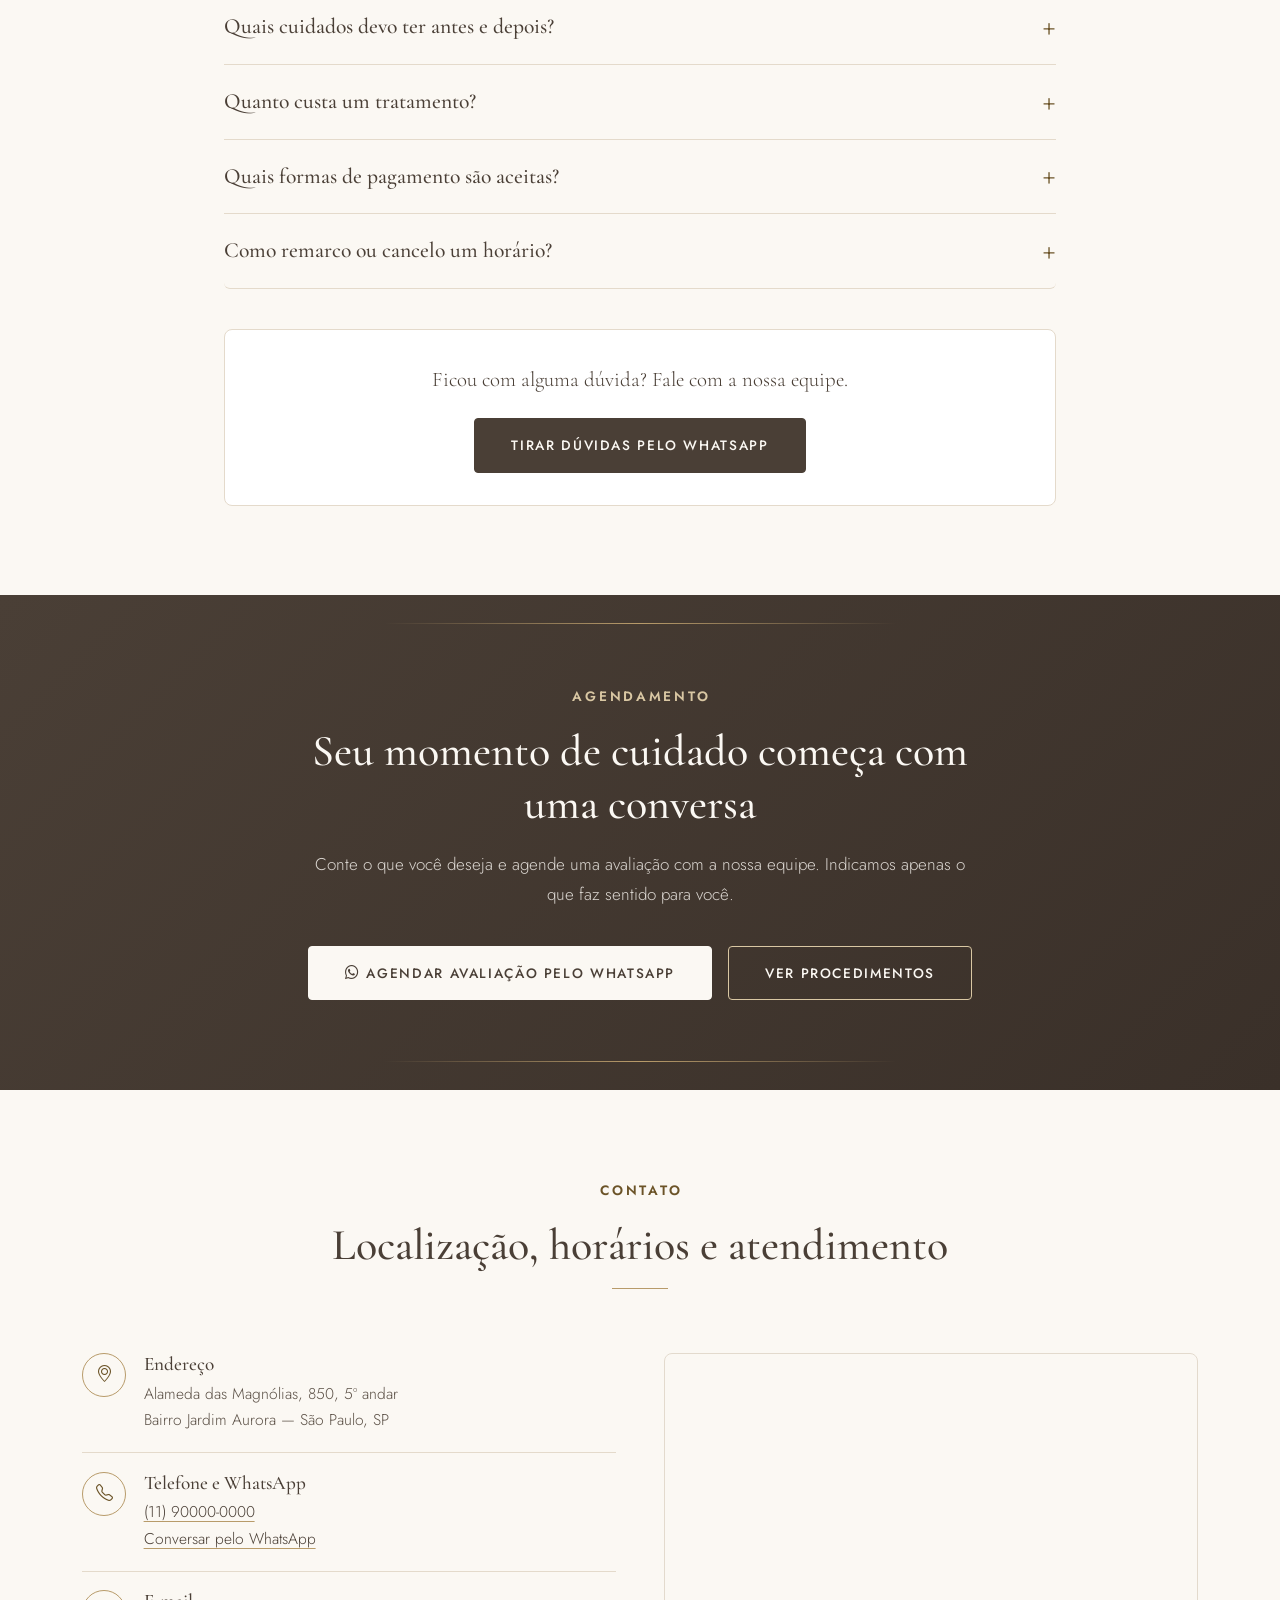
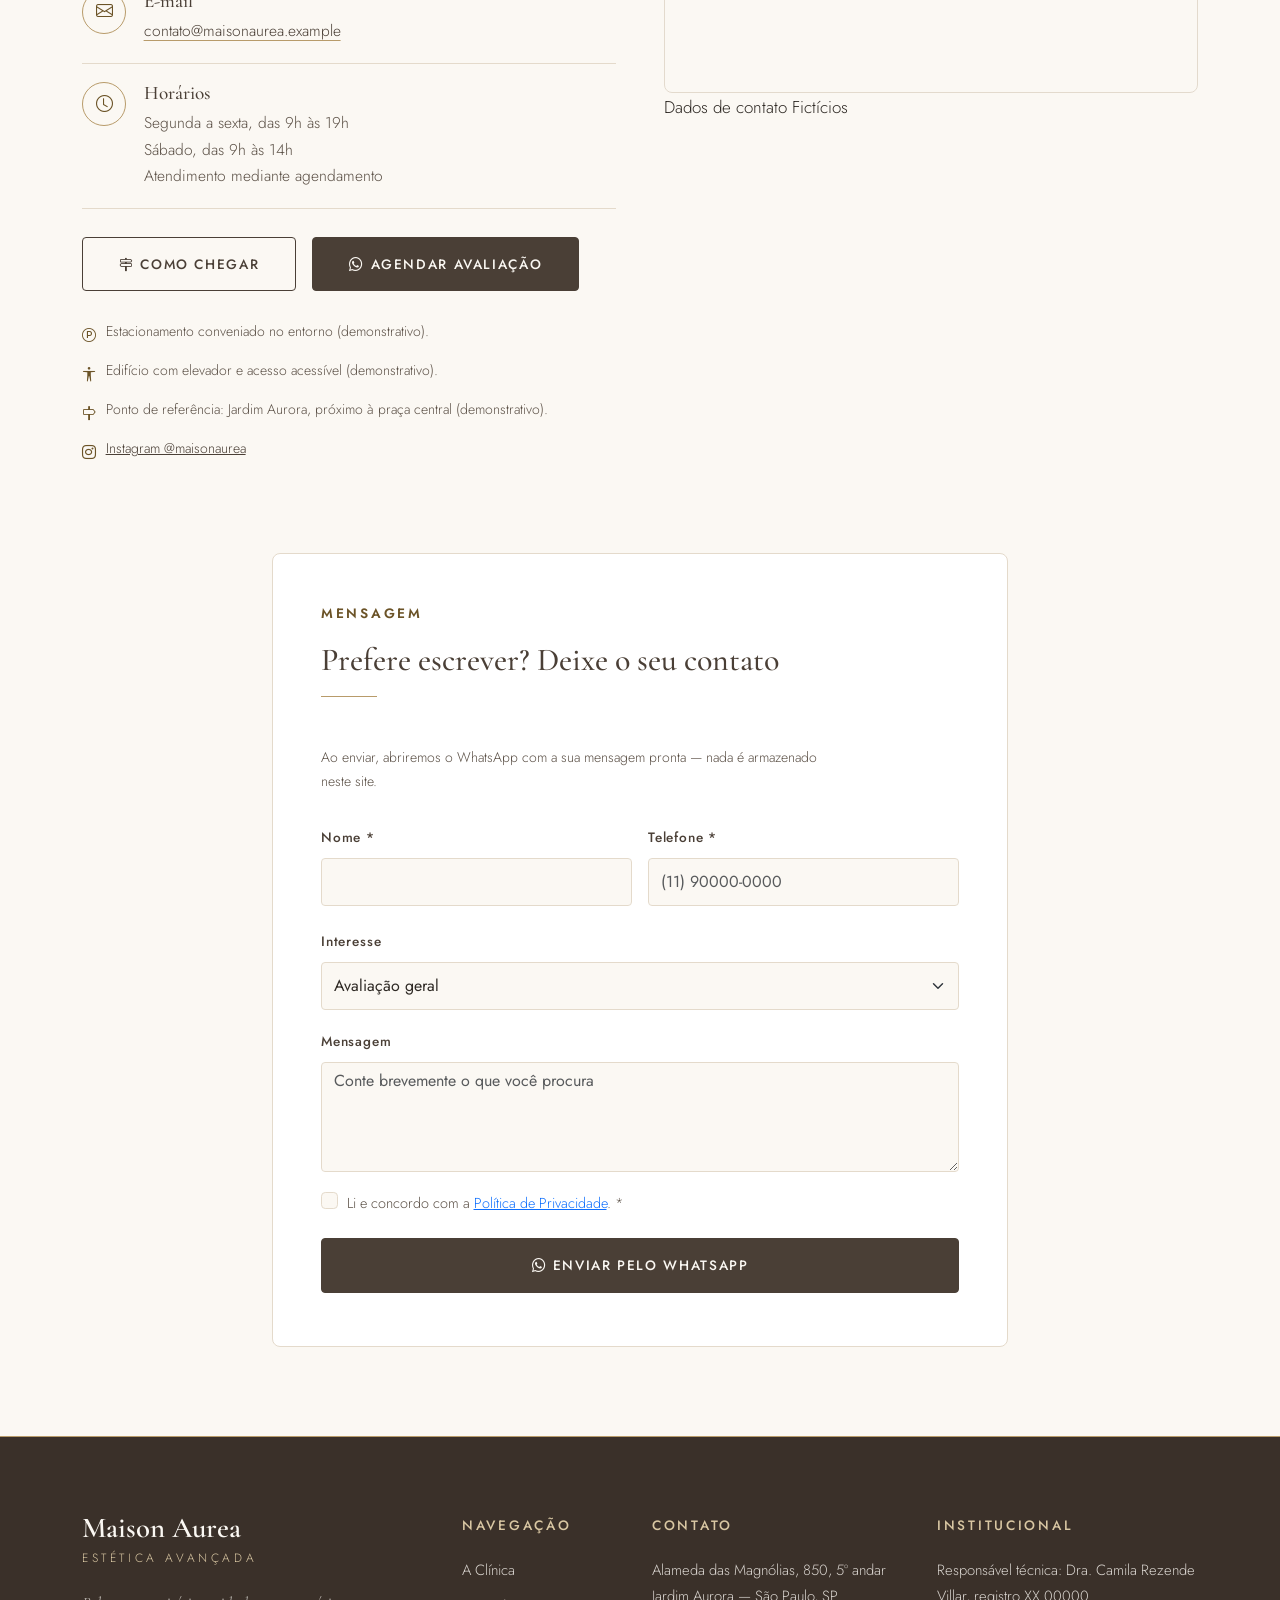
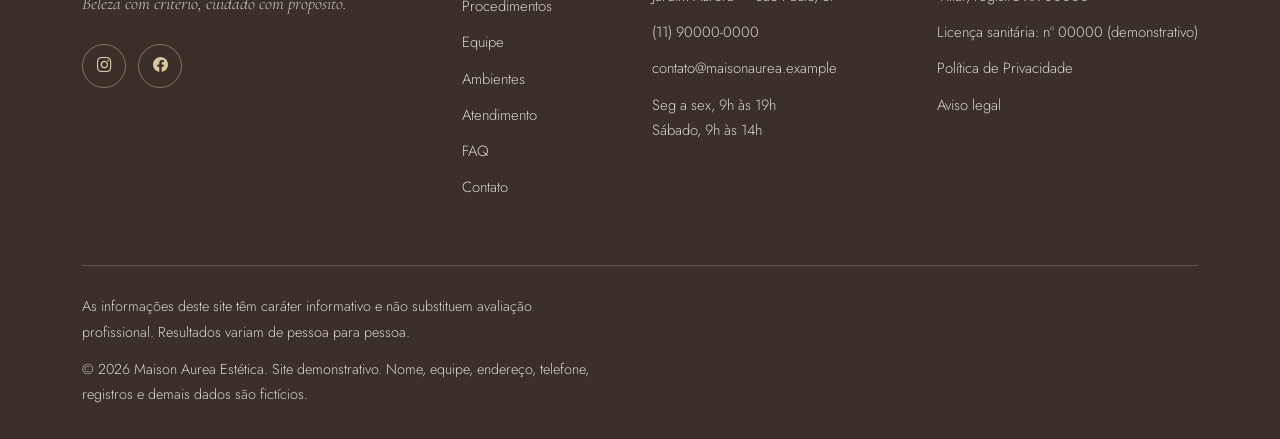
==== commit 191edab6: "substituindo mensagens de ia por textos informativos e ajuste de layout" ====
--- a/index.html
+++ b/index.html
@@ -463,7 +463,12 @@
              Não inventar universidades, certificações, títulos ou pós-graduações. -->
         <div class="formacao-block reveal">
           <p class="formacao-block__title">Formação e qualificações</p>
-          <p class="formacao-block__text">(a informar) — titulações, especializações e registros profissionais serão publicados aqui após verificação dos documentos de cada membro da equipe.</p>
+          <p class="formacao-block__text">
+            <strong>Dra. Camila Rezende Villar</strong> — Graduação em Estética e Cosmetologia; Pós-graduação em Dermato-Funcional; Curso de Toxina Botulínica e Preenchimento. Registro: CRBM 12345/SP.<br>
+            <strong>Dr. Rafael Moura Queiroz</strong> — Graduação em Medicina; Residência em Dermatologia; Especialização em Medicina Estética. Registro: CRM 123456/SP.<br>
+            <strong>Beatriz Lemos Andrade</strong> — Técnico em Estética; Formação em Drenagem Linfática (Método Vodder); Curso de Massoterapia. Registro: CREFITO 123456-F.
+          </p>
+          <p class="formacao-block__note">Dados fictícios.</p>
         </div>
 
         <div class="section-cta reveal">
@@ -527,8 +532,7 @@
         </div>
 
         <p class="gallery-note reveal">
-          <span class="badge-demo">Demonstrativo</span>
-          Imagens ilustrativas. Substitua por fotos reais e autorizadas da clínica.
+          <span class="badge-demo">Imagens ilustrativas</span>
         </p>
       </div>
     </section>
@@ -841,7 +845,7 @@
             <div id="faq11" class="accordion-collapse collapse" aria-labelledby="faqH11" data-bs-parent="#faqAccordion">
               <div class="accordion-body">
                 <!-- SUBSTITUIR: confirmar com o cliente as formas de pagamento efetivamente aceitas antes de publicar. -->
-                Esta é uma resposta demonstrativa. As formas de pagamento aceitas (dinheiro, cartão, Pix, parcelamento) devem ser informadas pela clínica real após a confirmação dos dados.
+                Resposta demonstrativa.
               </div>
             </div>
           </div>
@@ -917,7 +921,6 @@
                     <a href="tel:+5511900000000">(11) 90000-0000</a><br>
                     <a href="https://wa.me/5511900000000" target="_blank" rel="noopener noreferrer" data-whatsapp-message="Olá! Gostaria de agendar uma avaliação na Maison Aurea.">Conversar pelo WhatsApp</a>
                   </p>
-                  <p class="contact-info__note">Demonstrativo</p>
                 </div>
               </div>
 
@@ -969,6 +972,7 @@
                 title="Mapa demonstrativo da localização da Maison Aurea Estética em São Paulo"
                 loading="lazy"
                 referrerpolicy="no-referrer-when-downgrade"></iframe>
+              <p class="contact-info__note">Dados de contato Fictícios</p>
             </div>
           </div>
         </div>
--- a/css/style.css
+++ b/css/style.css
@@ -946,24 +946,37 @@
 }
 
 .formacao-block {
-  max-width: 46rem;
+  max-width: 64rem;
   margin: 3rem auto 0;
   text-align: center;
   background: var(--c-surface);
   border: 1px solid var(--c-border);
   border-radius: var(--radius-md);
   padding: 1.75rem 2rem;
+  display: flex;
+  flex-direction: column;
+  align-items: center;
+  justify-content: center;
 }
 .formacao-block__title {
   font-family: var(--font-display);
   font-size: 1.25rem;
   color: var(--c-primary);
   margin-bottom: 0.5rem;
+  text-align: center;
 }
 .formacao-block__text {
   font-size: 0.9rem;
   color: var(--c-muted);
   margin: 0 auto;
+  text-align: center;
+  max-width: 100%;
+}
+.formacao-block__note {
+  font-size: 0.8rem;
+  color: var(--c-muted);
+  margin-top: 0.75rem;
+  text-align: center;
 }
 
 .section-cta {
@@ -1029,6 +1042,8 @@
 .gallery-note {
   display: flex;
   align-items: center;
+  justify-content: center;
+  text-align: center;
   flex-wrap: wrap;
   gap: 0.75rem;
   margin: 1.5rem auto 0;
@@ -1907,6 +1922,12 @@
   *,
   *::before,
   *::after {
+.contact-demo-note {
+  text-align: center;
+  font-size: 0.8rem;
+  color: var(--c-muted);
+  margin-top: 2rem;
+}
     animation-duration: 0.01ms !important;
     animation-iteration-count: 1 !important;
     transition-duration: 0.01ms !important;
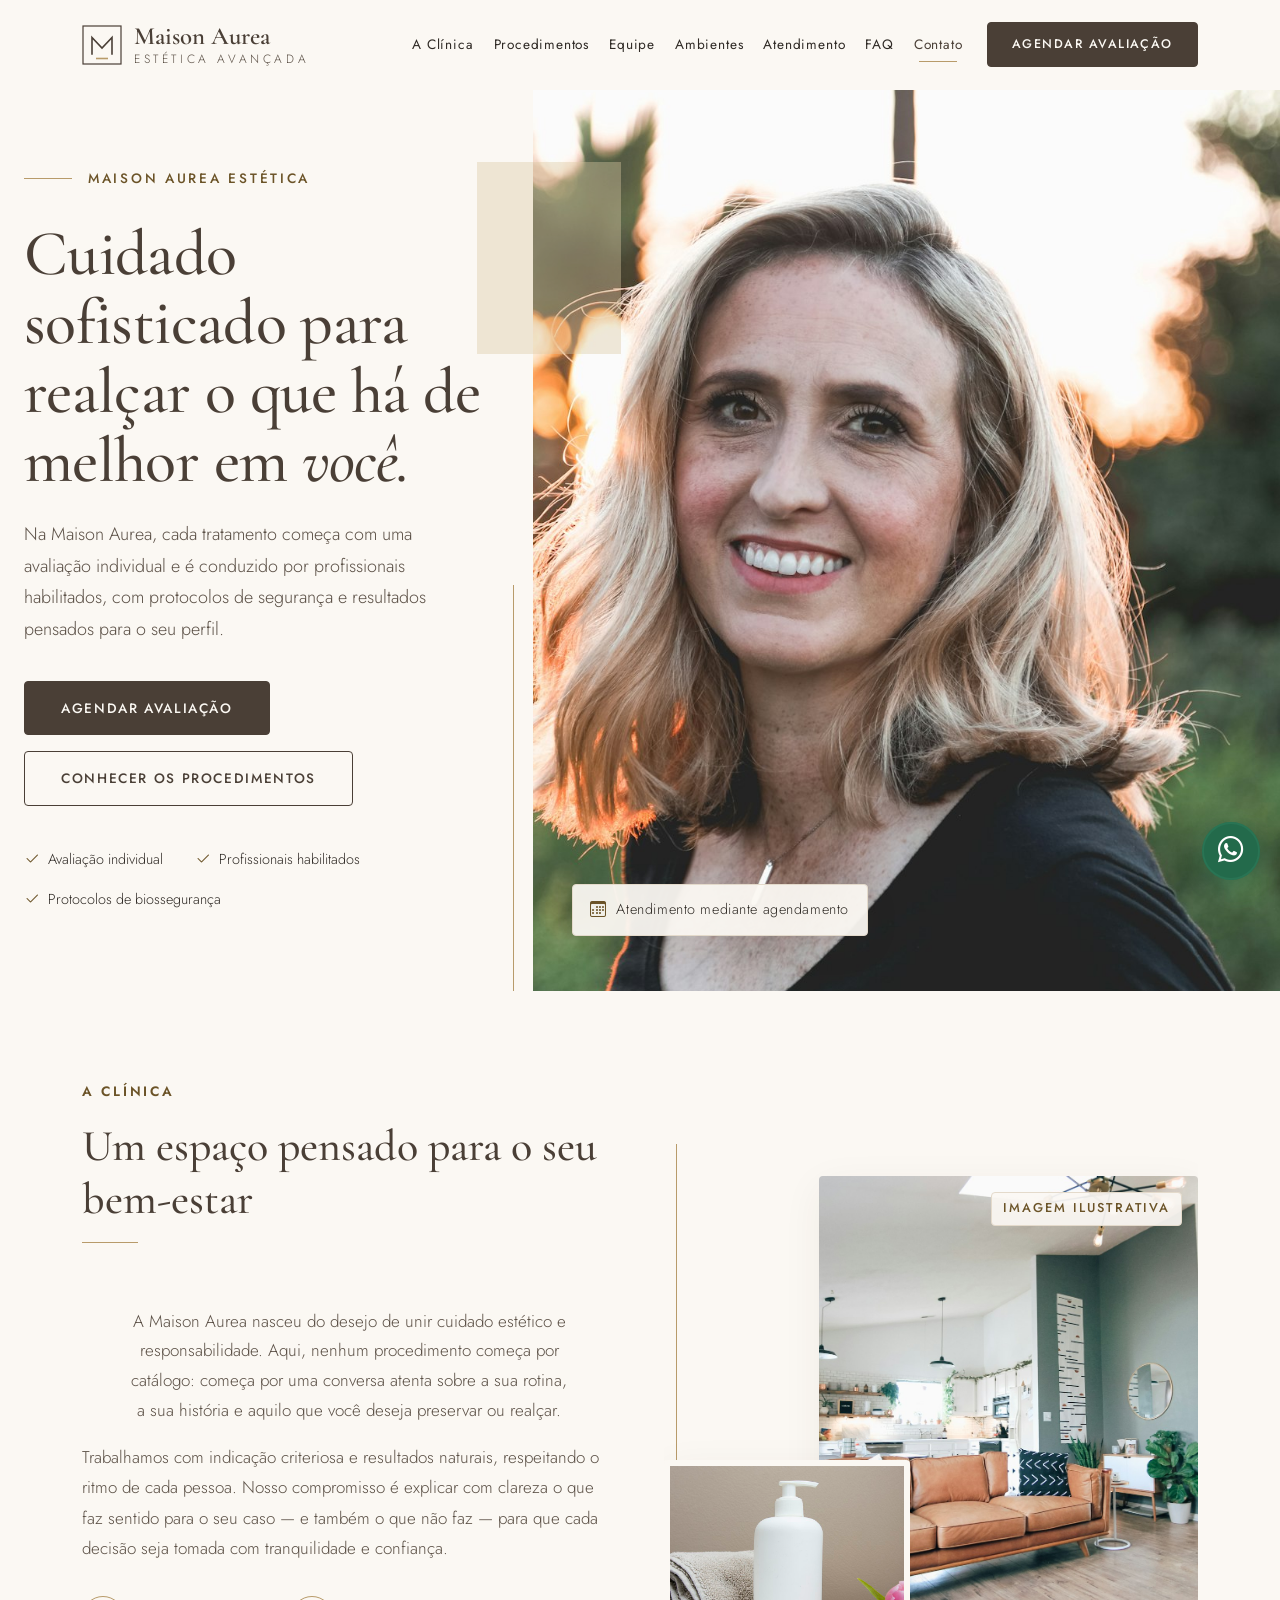
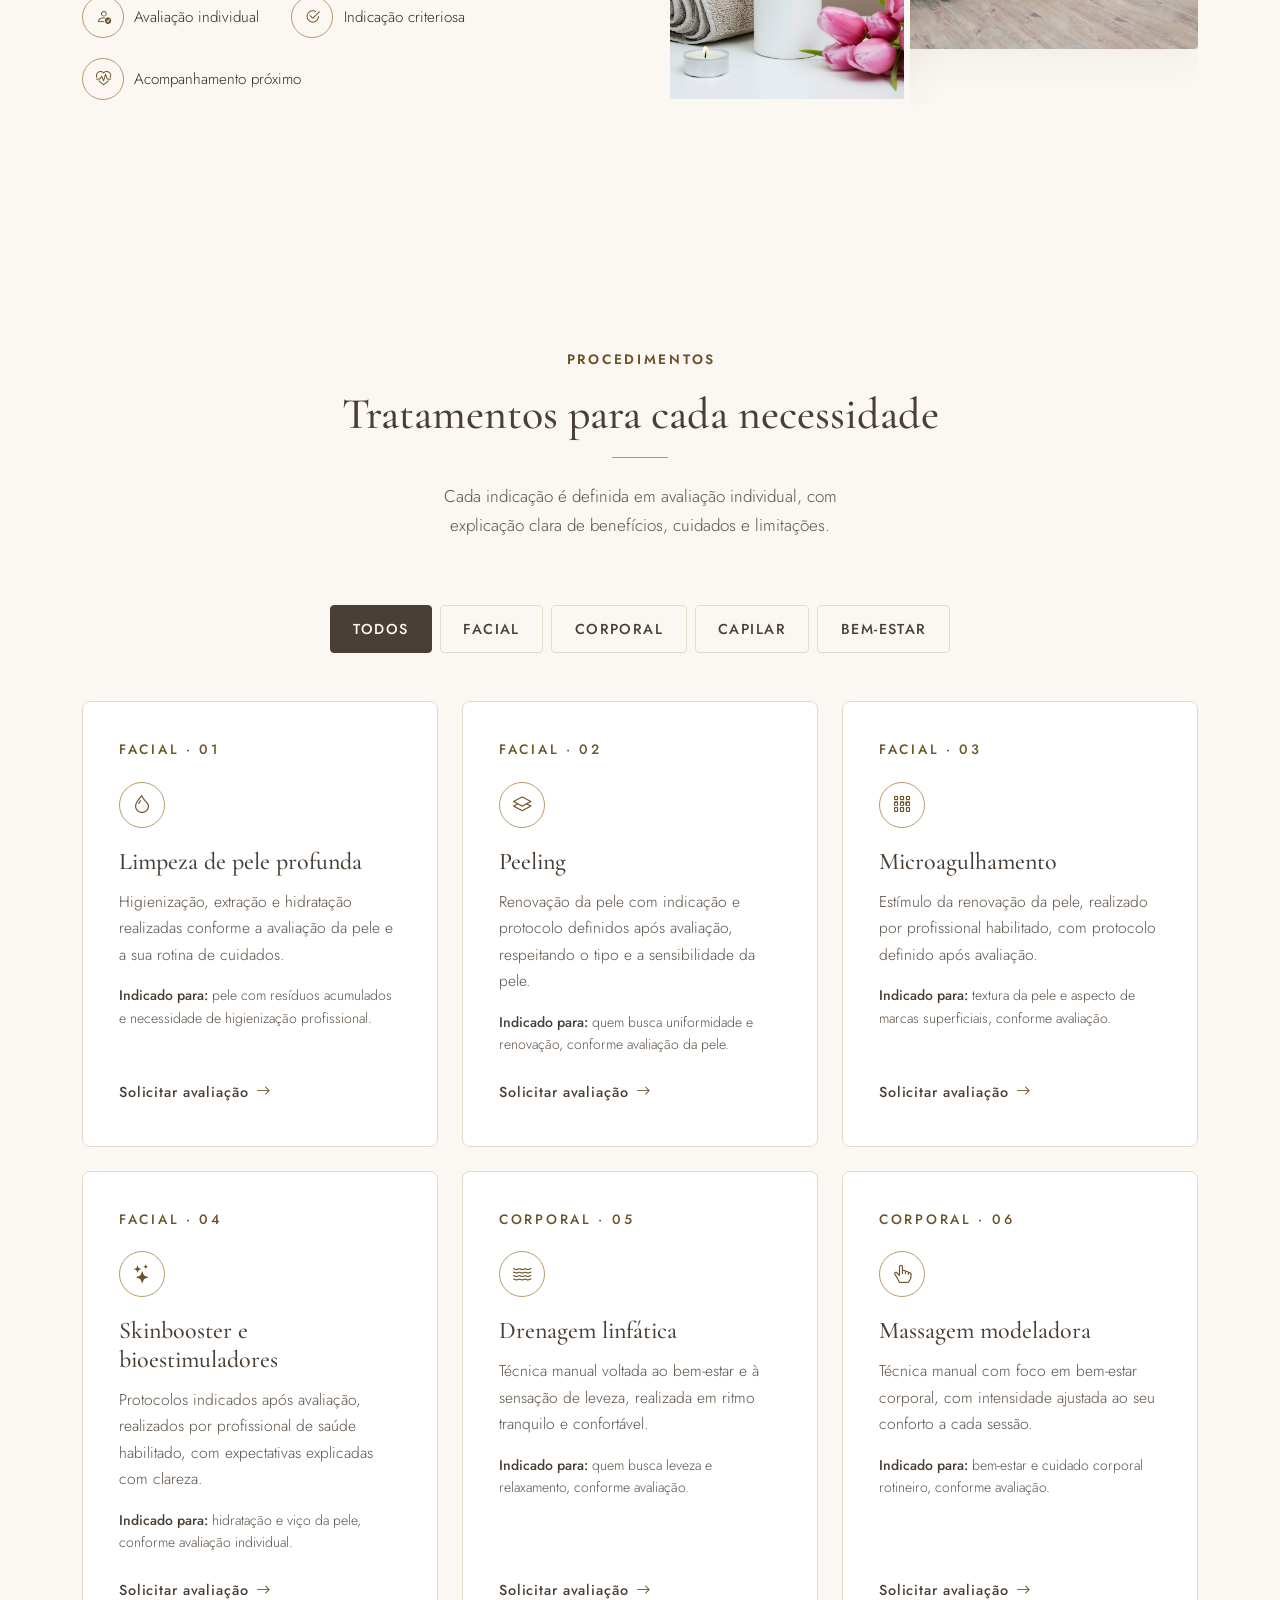
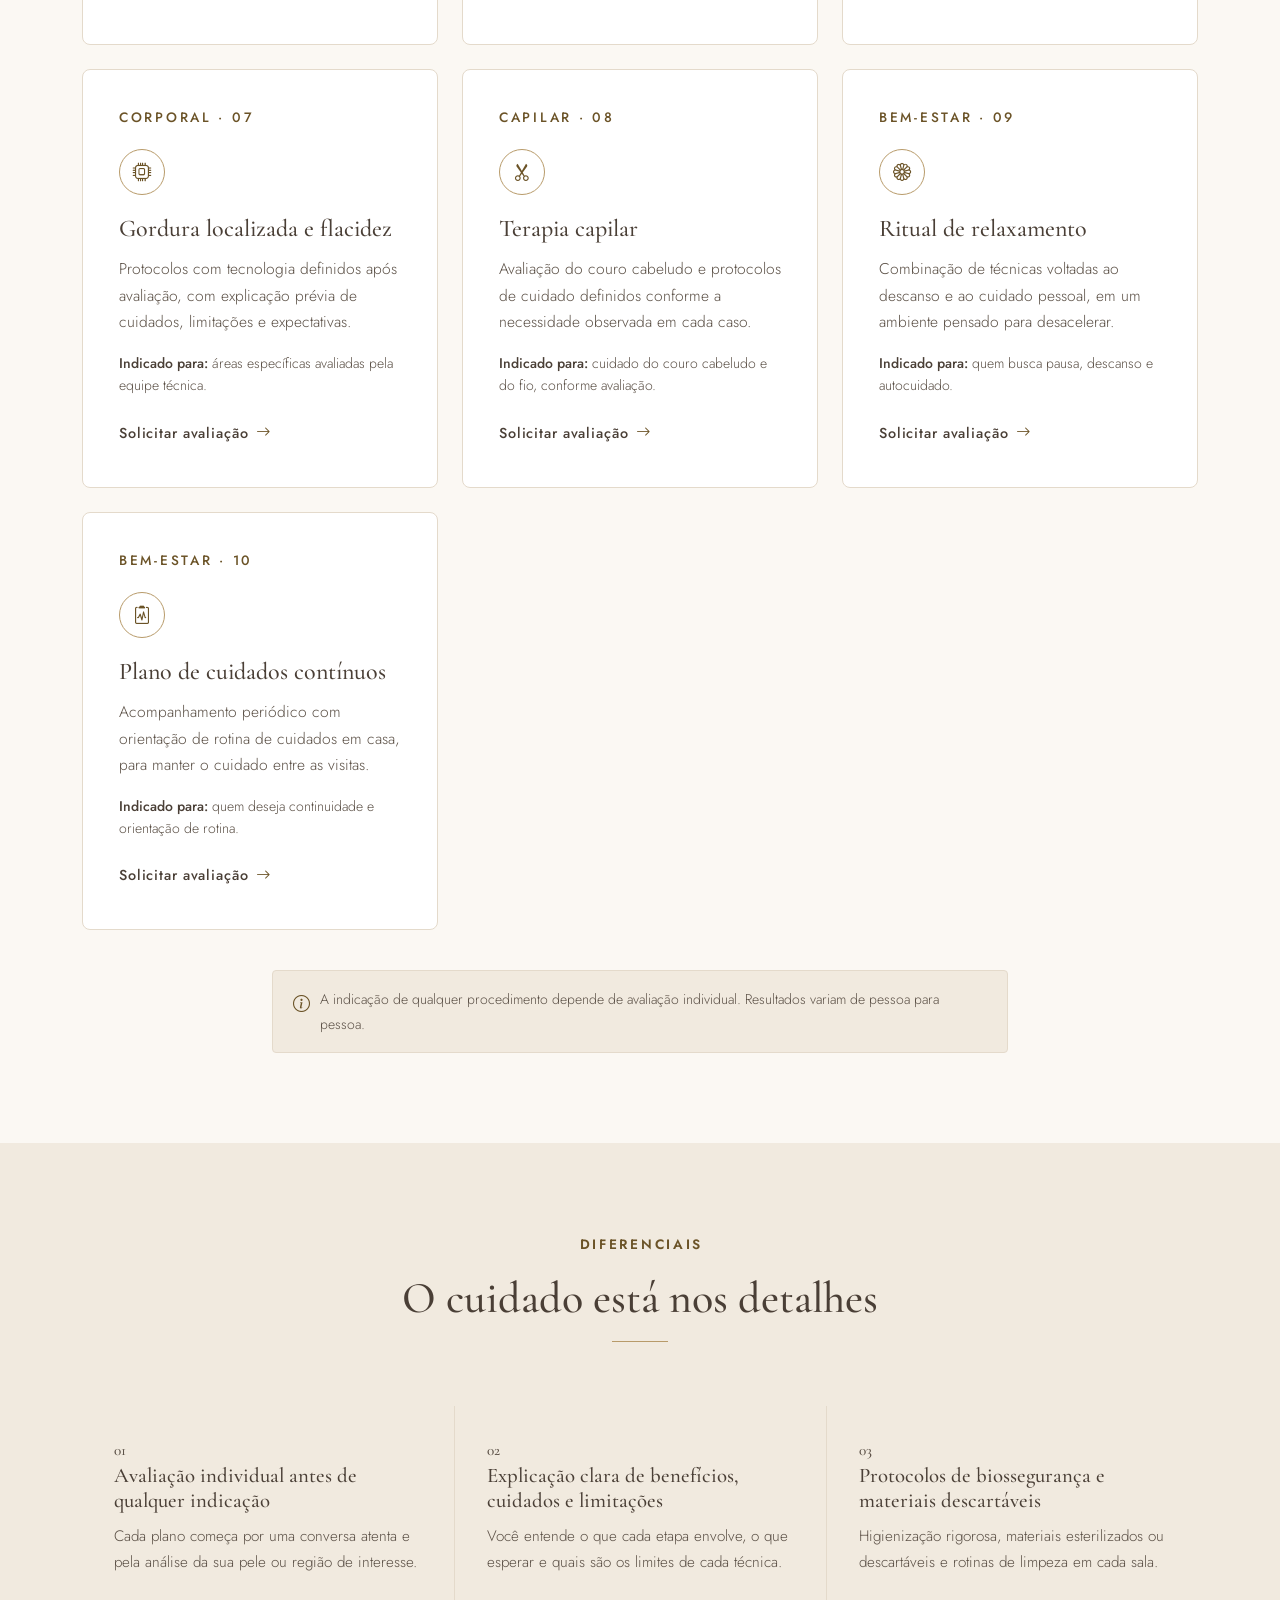
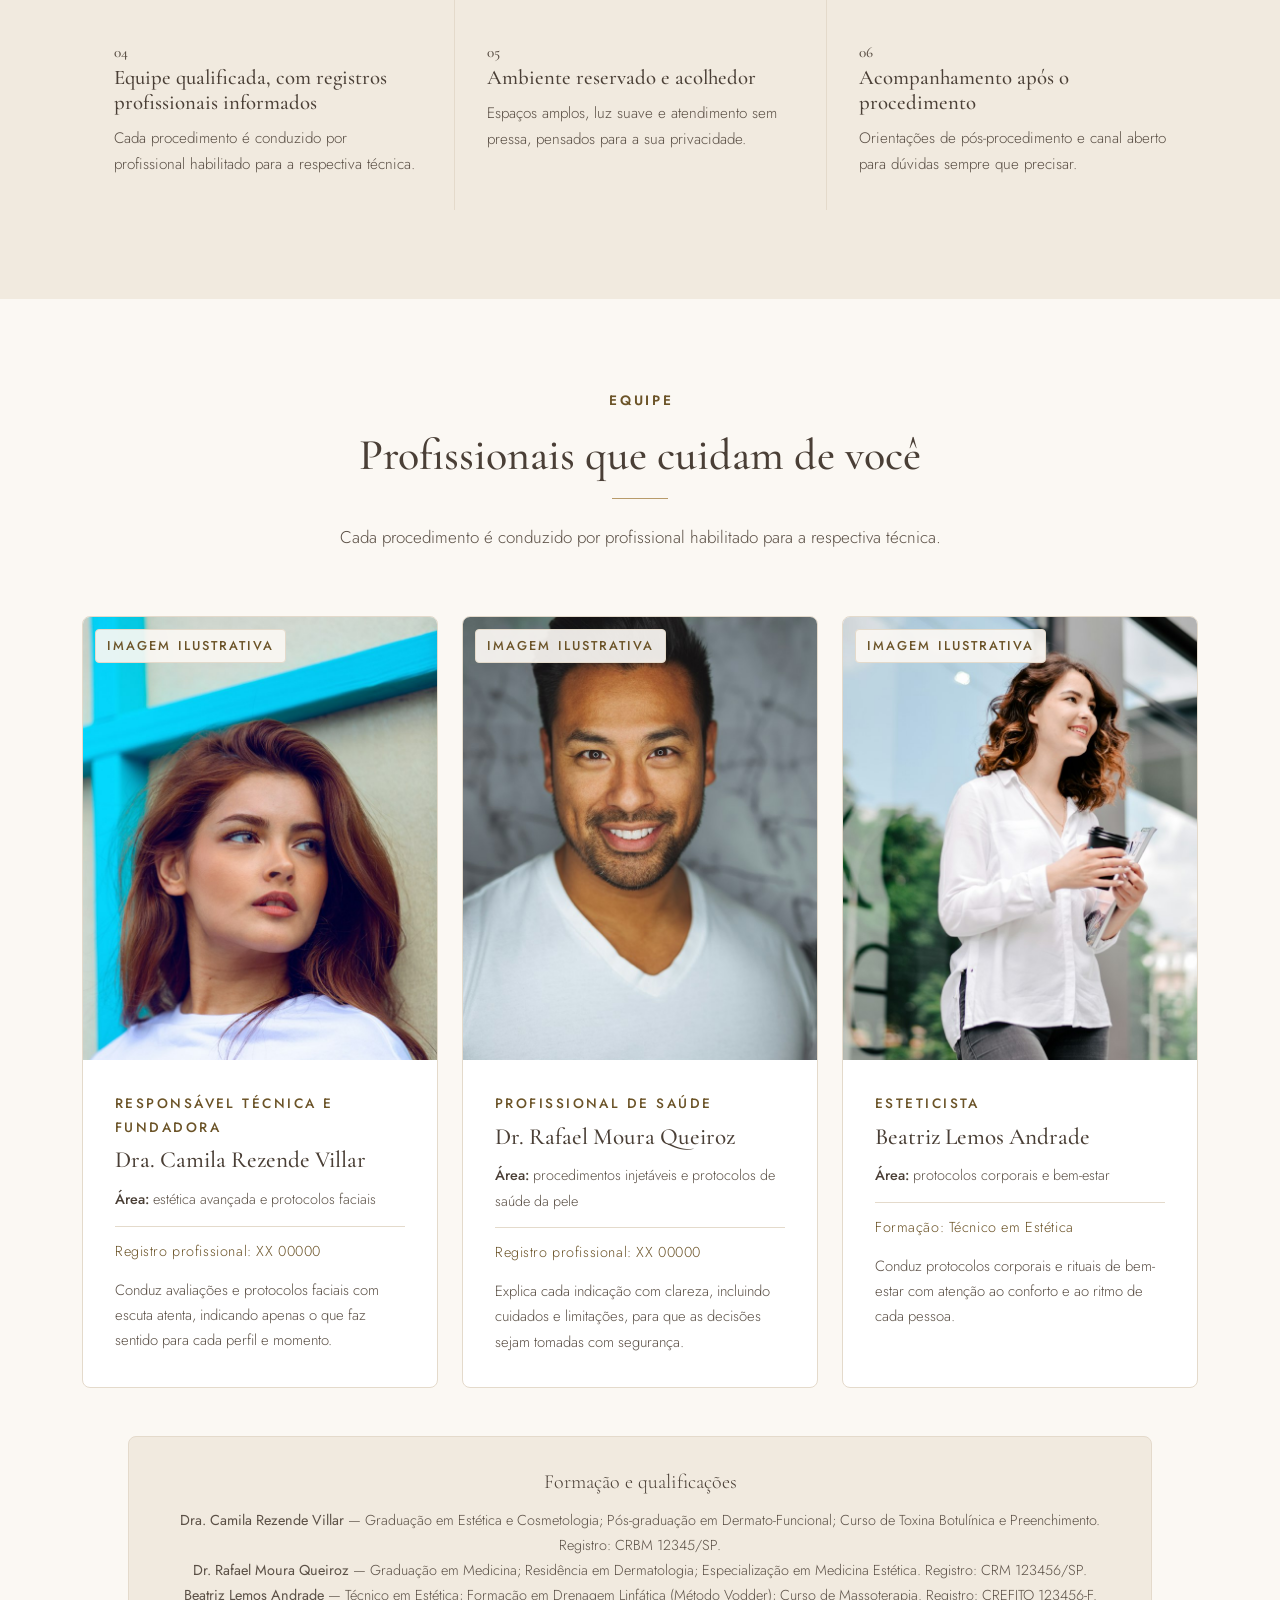
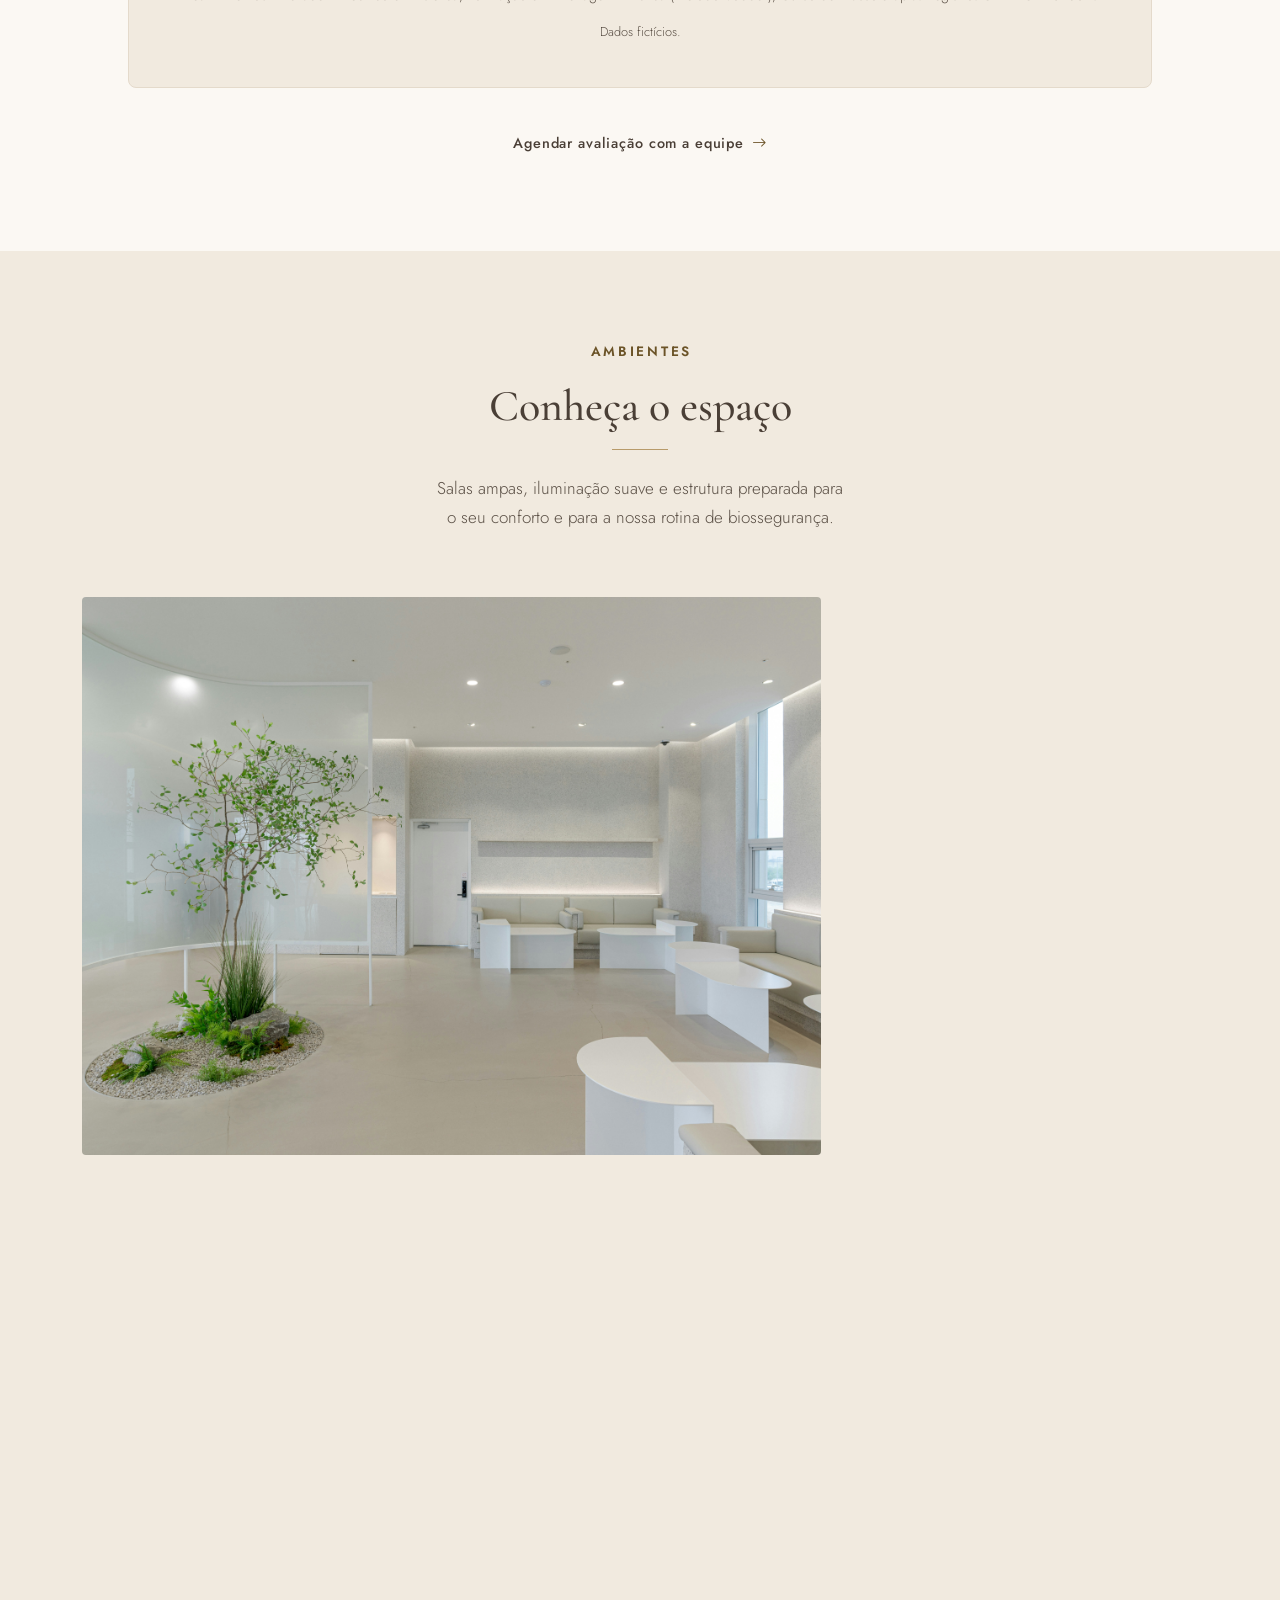
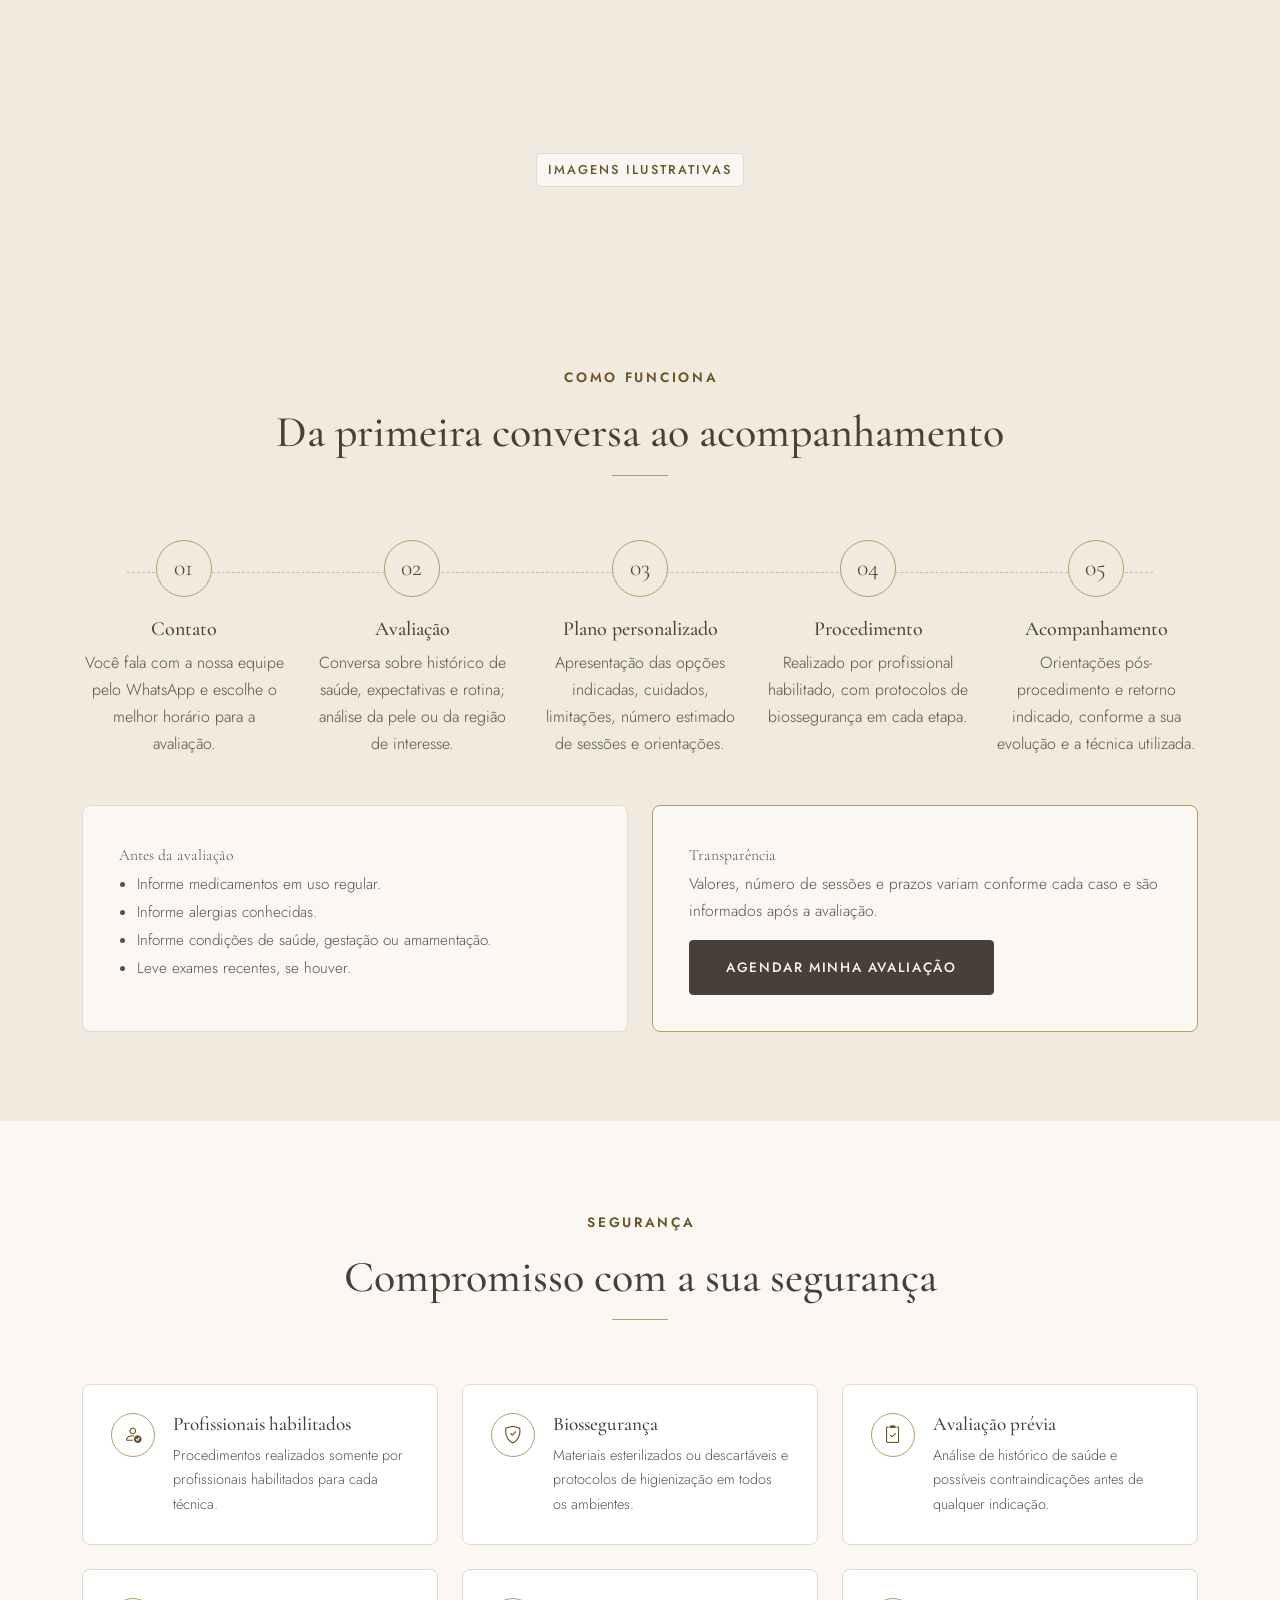
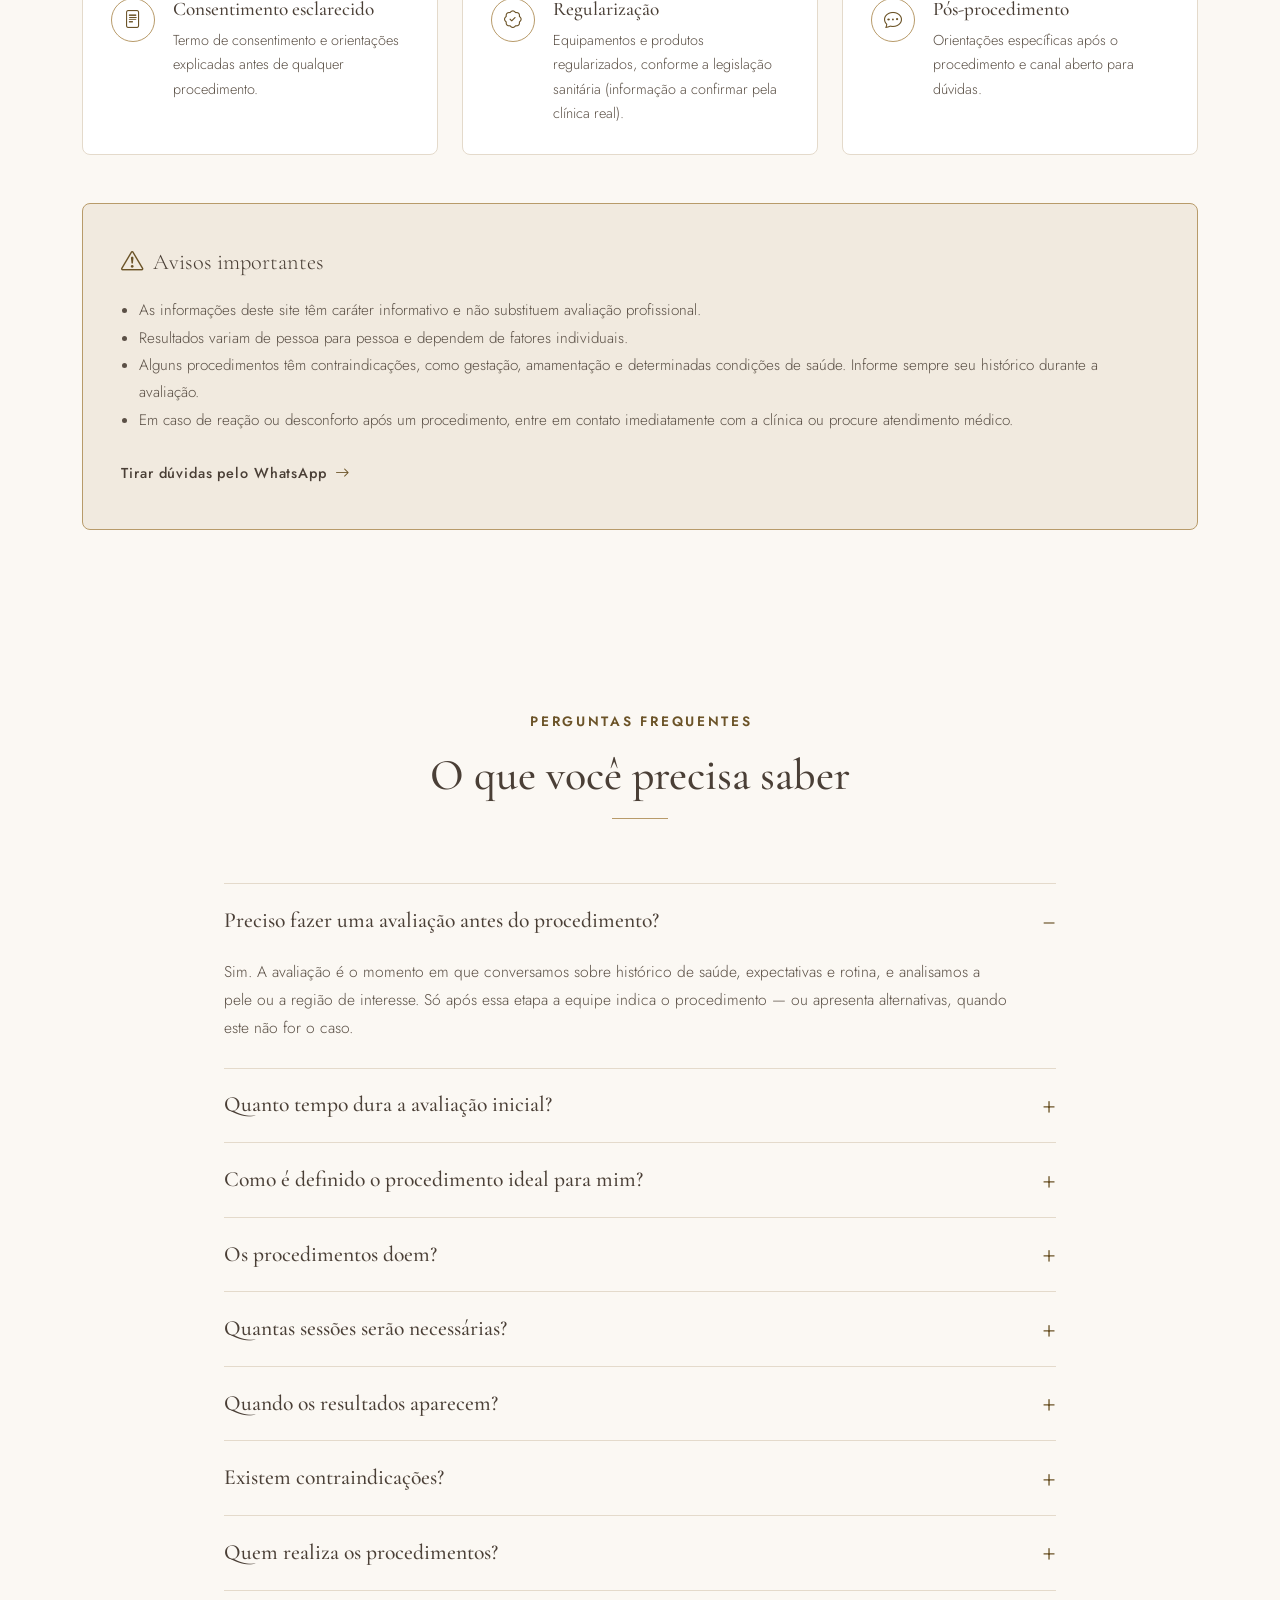
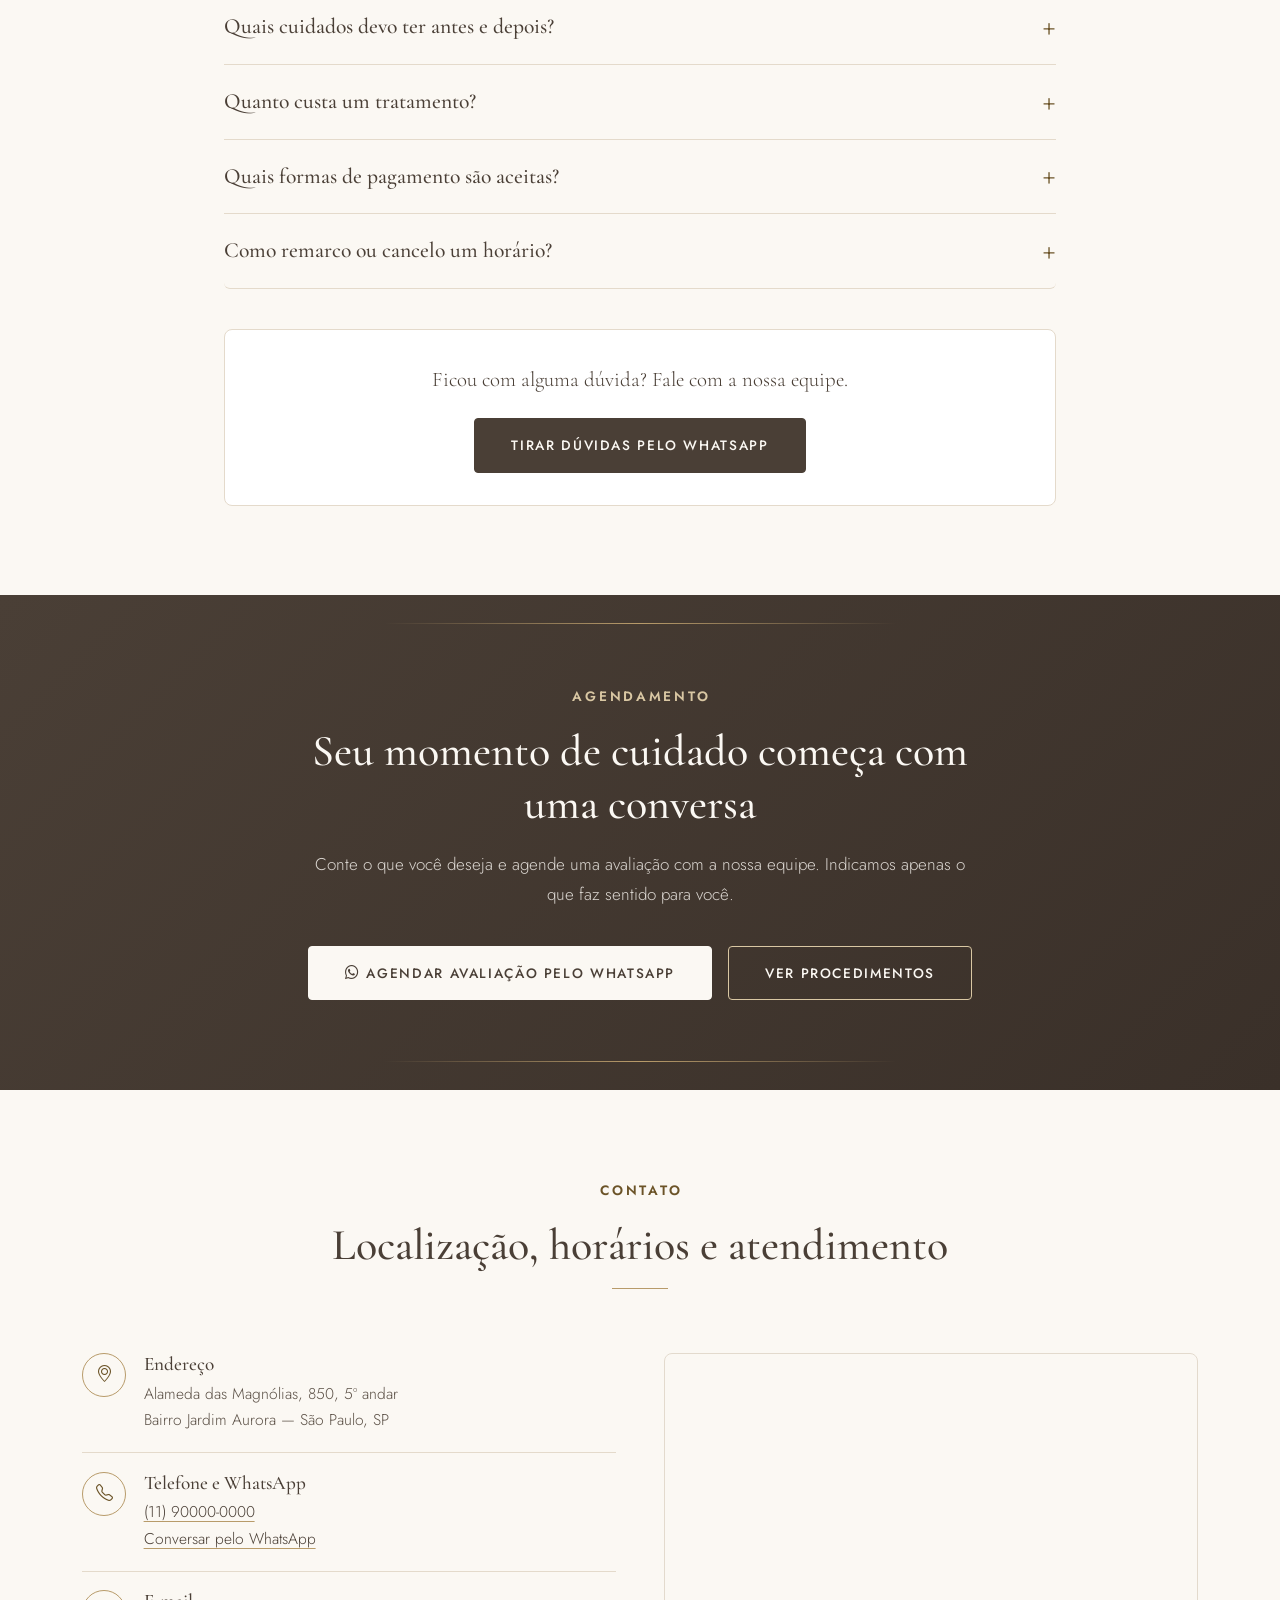
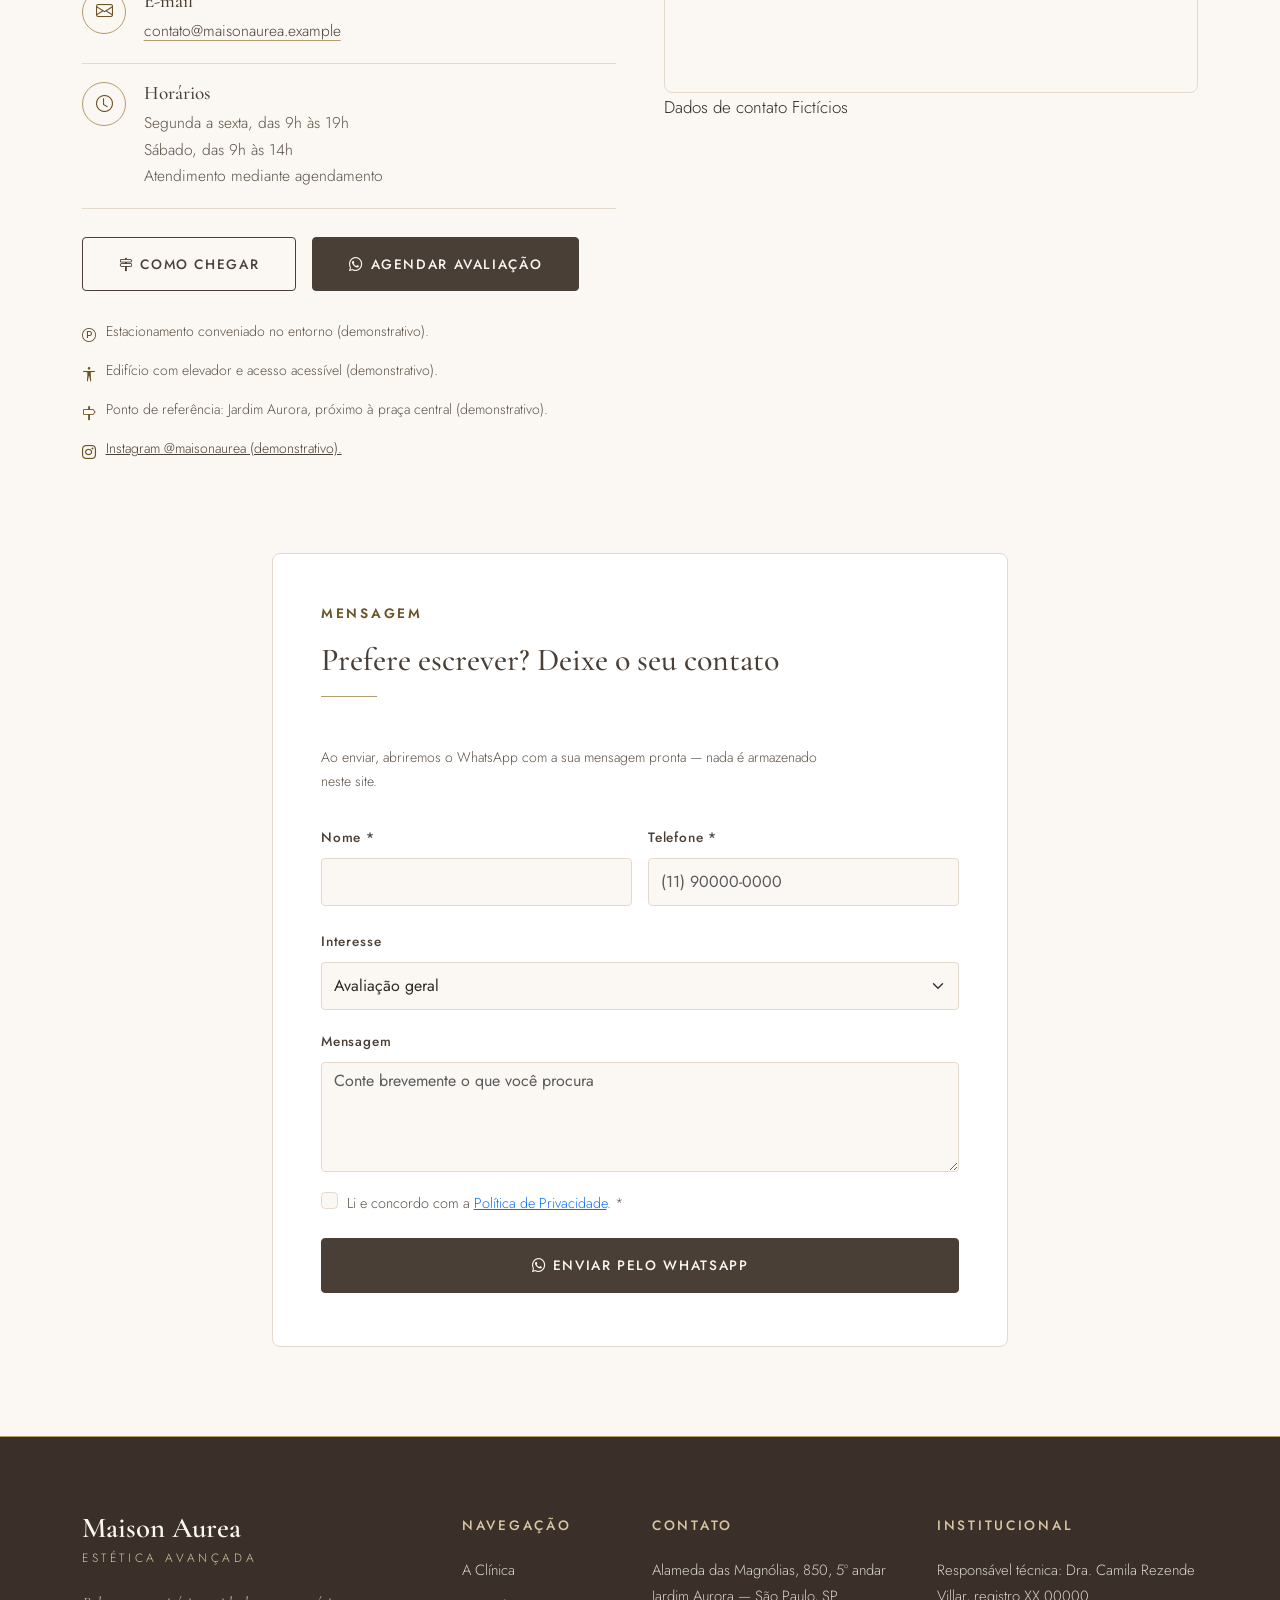
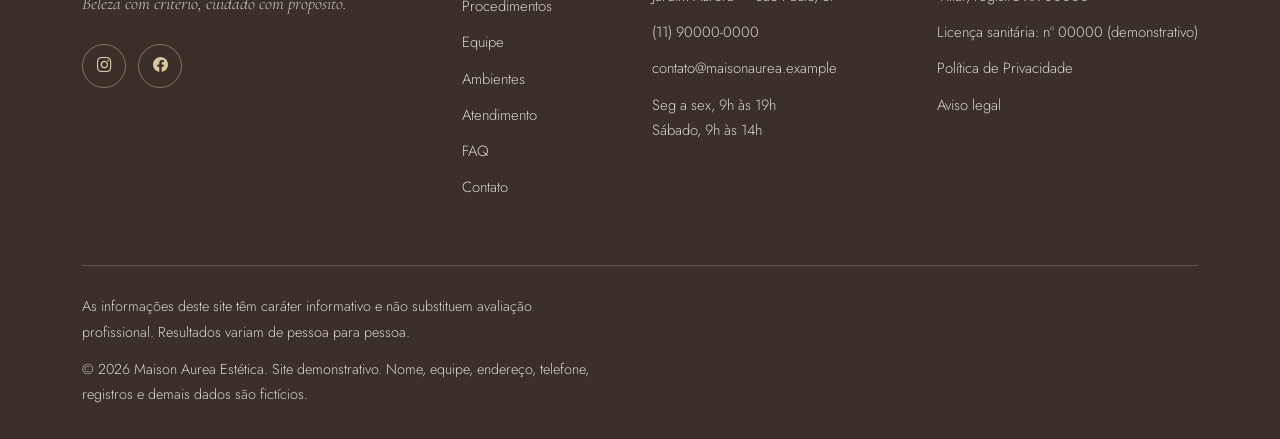
==== commit 690a2adb: "ajuste de reponsividade, links e informacoes faltando" ====
--- a/index.html
+++ b/index.html
@@ -452,7 +452,7 @@
                 <p class="card-member__role">Esteticista</p>
                 <h3 class="card-member__name">Beatriz Lemos Andrade</h3>
                 <p class="card-member__area"><span>Área:</span> protocolos corporais e bem-estar</p>
-                <p class="card-member__register">Formação: a informar</p>
+                <p class="card-member__register">Formação: Técnico em Estética</p>
                 <p class="card-member__text">Conduz protocolos corporais e rituais de bem-estar com atenção ao conforto e ao ritmo de cada pessoa.</p>
               </div>
             </article>
@@ -959,7 +959,7 @@
                 <li><i class="bi bi-p-circle" aria-hidden="true"></i>Estacionamento conveniado no entorno (demonstrativo).</li>
                 <li><i class="bi bi-universal-access" aria-hidden="true"></i>Edifício com elevador e acesso acessível (demonstrativo).</li>
                 <li><i class="bi bi-signpost" aria-hidden="true"></i>Ponto de referência: Jardim Aurora, próximo à praça central (demonstrativo).</li>
-                <li><i class="bi bi-instagram" aria-hidden="true"></i><a href="https://www.instagram.com/" target="_blank" rel="noopener noreferrer">Instagram @maisonaurea <span class="visually-hidden">(abre em nova aba)</span></a></li>
+                <li><i class="bi bi-instagram" aria-hidden="true"></i><a href="https://www.instagram.com/" target="_blank" rel="noopener noreferrer">Instagram @maisonaurea (demonstrativo).<span class="visually-hidden">(abre em nova aba)</span></a></li>
               </ul>
             </div>
           </div>
@@ -1048,7 +1048,7 @@
             <a href="https://www.instagram.com/" target="_blank" rel="noopener noreferrer" aria-label="Instagram da Maison Aurea (abre em nova aba)">
               <i class="bi bi-instagram" aria-hidden="true"></i>
             </a>
-            <a href="#" aria-label="Facebook da Maison Aurea (em breve)">
+            <a href="https://www.facebook.com/" aria-label="Facebook da Maison Aurea (em breve)">
               <i class="bi bi-facebook" aria-hidden="true"></i>
             </a>
           </div>
--- a/css/style.css
+++ b/css/style.css
@@ -54,6 +54,11 @@
   scroll-padding-top: calc(var(--header-h-scrolled) + 1rem);
 }
 
+html, body {
+  overflow-x: hidden;
+  max-width: 100%;
+}
+
 body {
   background-color: var(--c-bg);
   color: var(--c-text);
@@ -468,6 +473,7 @@
   padding-top: var(--header-h);
   background-color: var(--c-bg);
   overflow: clip;
+  overflow-x: hidden;
 }
 
 .hero-content,
@@ -630,6 +636,7 @@
 .clinica-composition {
   position: relative;
   padding: 2rem 0 3.5rem 3rem;
+  overflow: hidden;
 }
 .clinica-line {
   position: absolute;
@@ -1860,6 +1867,11 @@
   .gallery-grid {
     grid-template-columns: 1fr;
   }
+  .procedure-filter {
+    flex-wrap: wrap;
+    overflow-x: visible;
+    justify-content: center;
+  }
   .clinica-composition {
     padding: 1.5rem 0 3rem 2rem;
   }
@@ -1922,12 +1934,6 @@
   *,
   *::before,
   *::after {
-.contact-demo-note {
-  text-align: center;
-  font-size: 0.8rem;
-  color: var(--c-muted);
-  margin-top: 2rem;
-}
     animation-duration: 0.01ms !important;
     animation-iteration-count: 1 !important;
     transition-duration: 0.01ms !important;
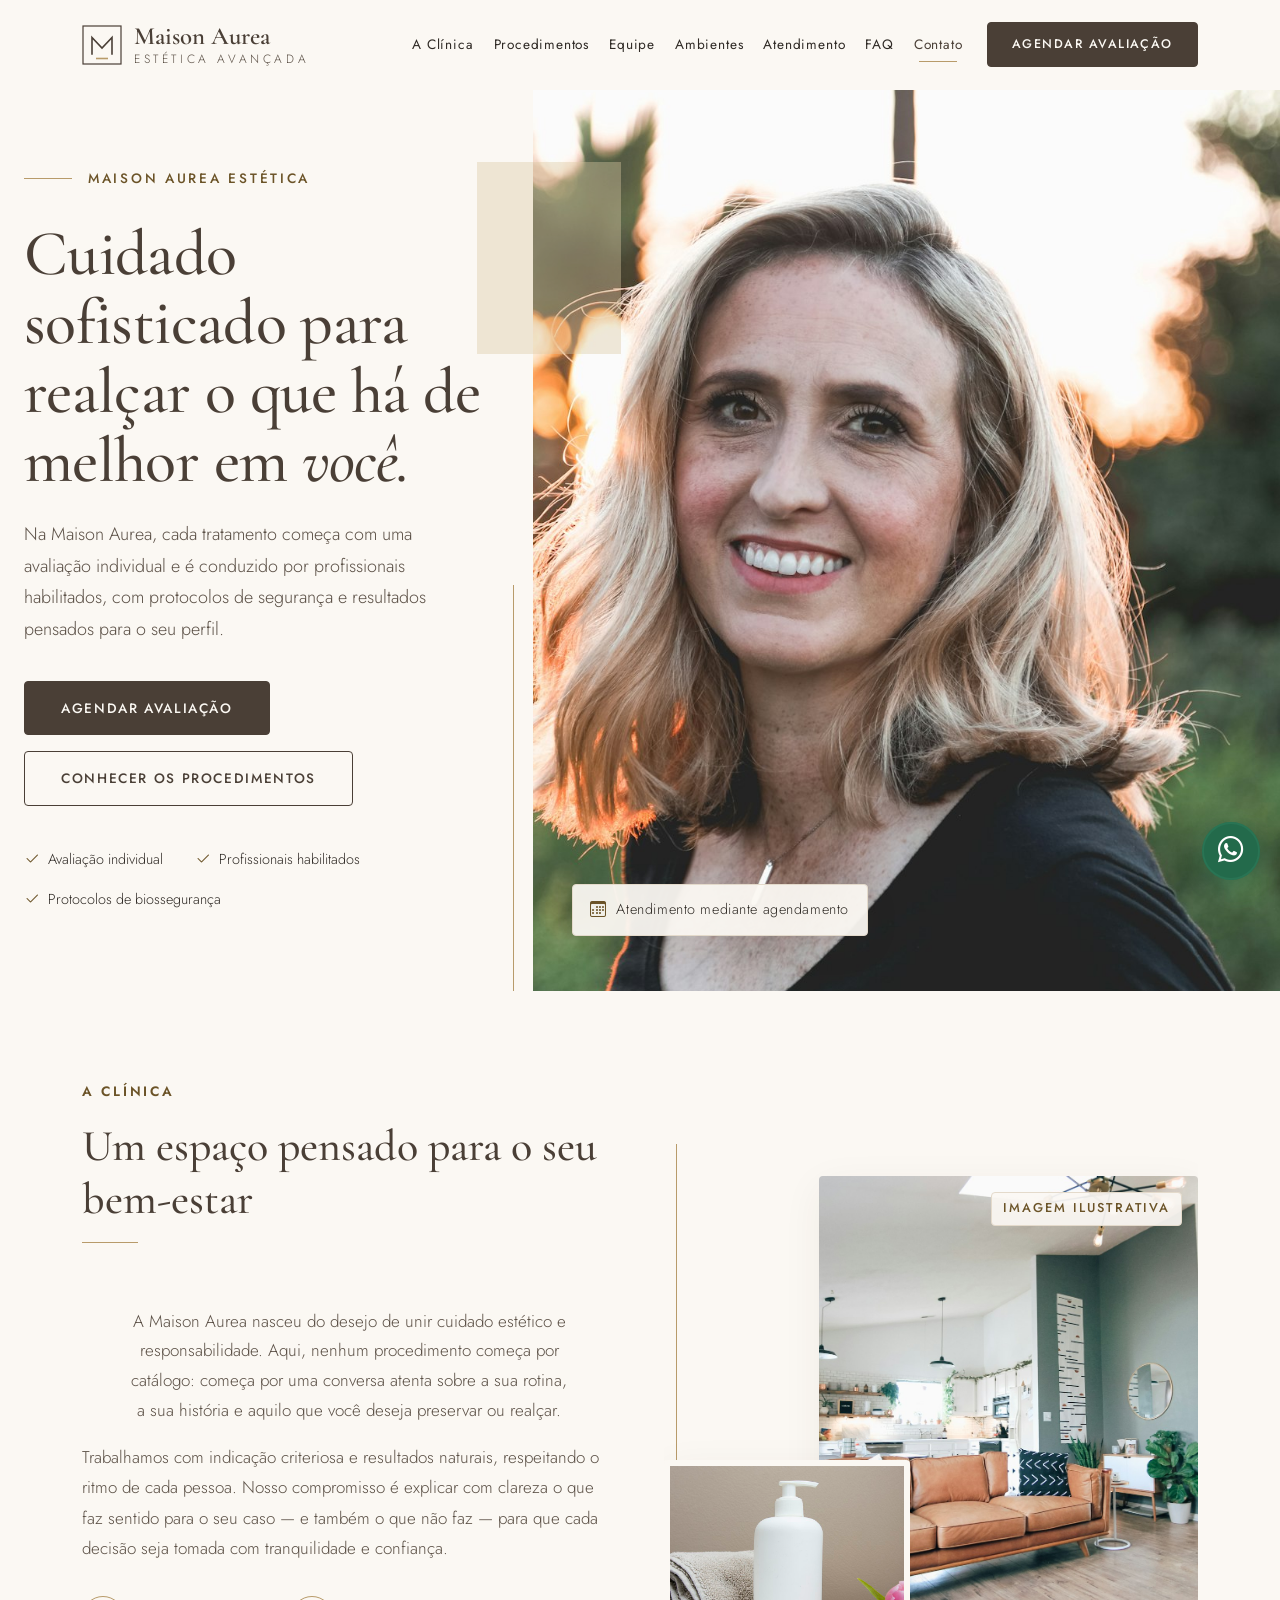
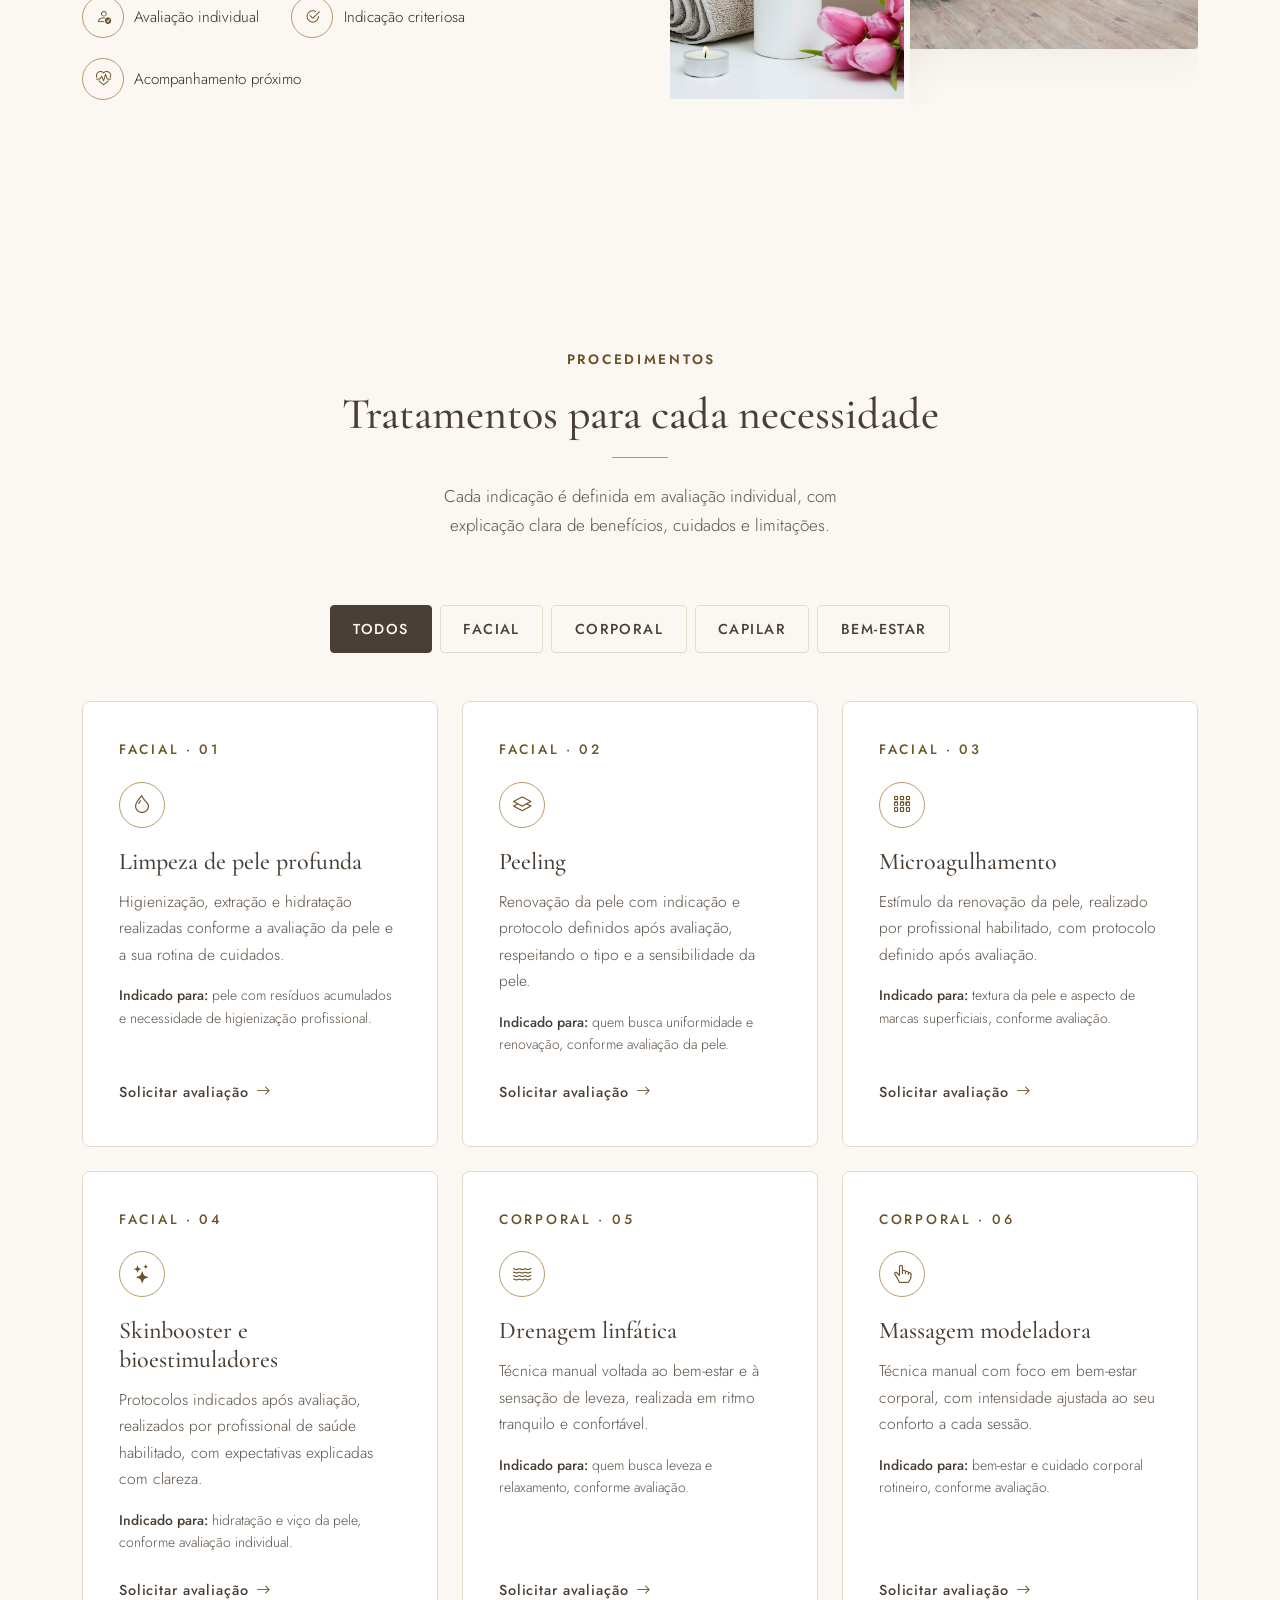
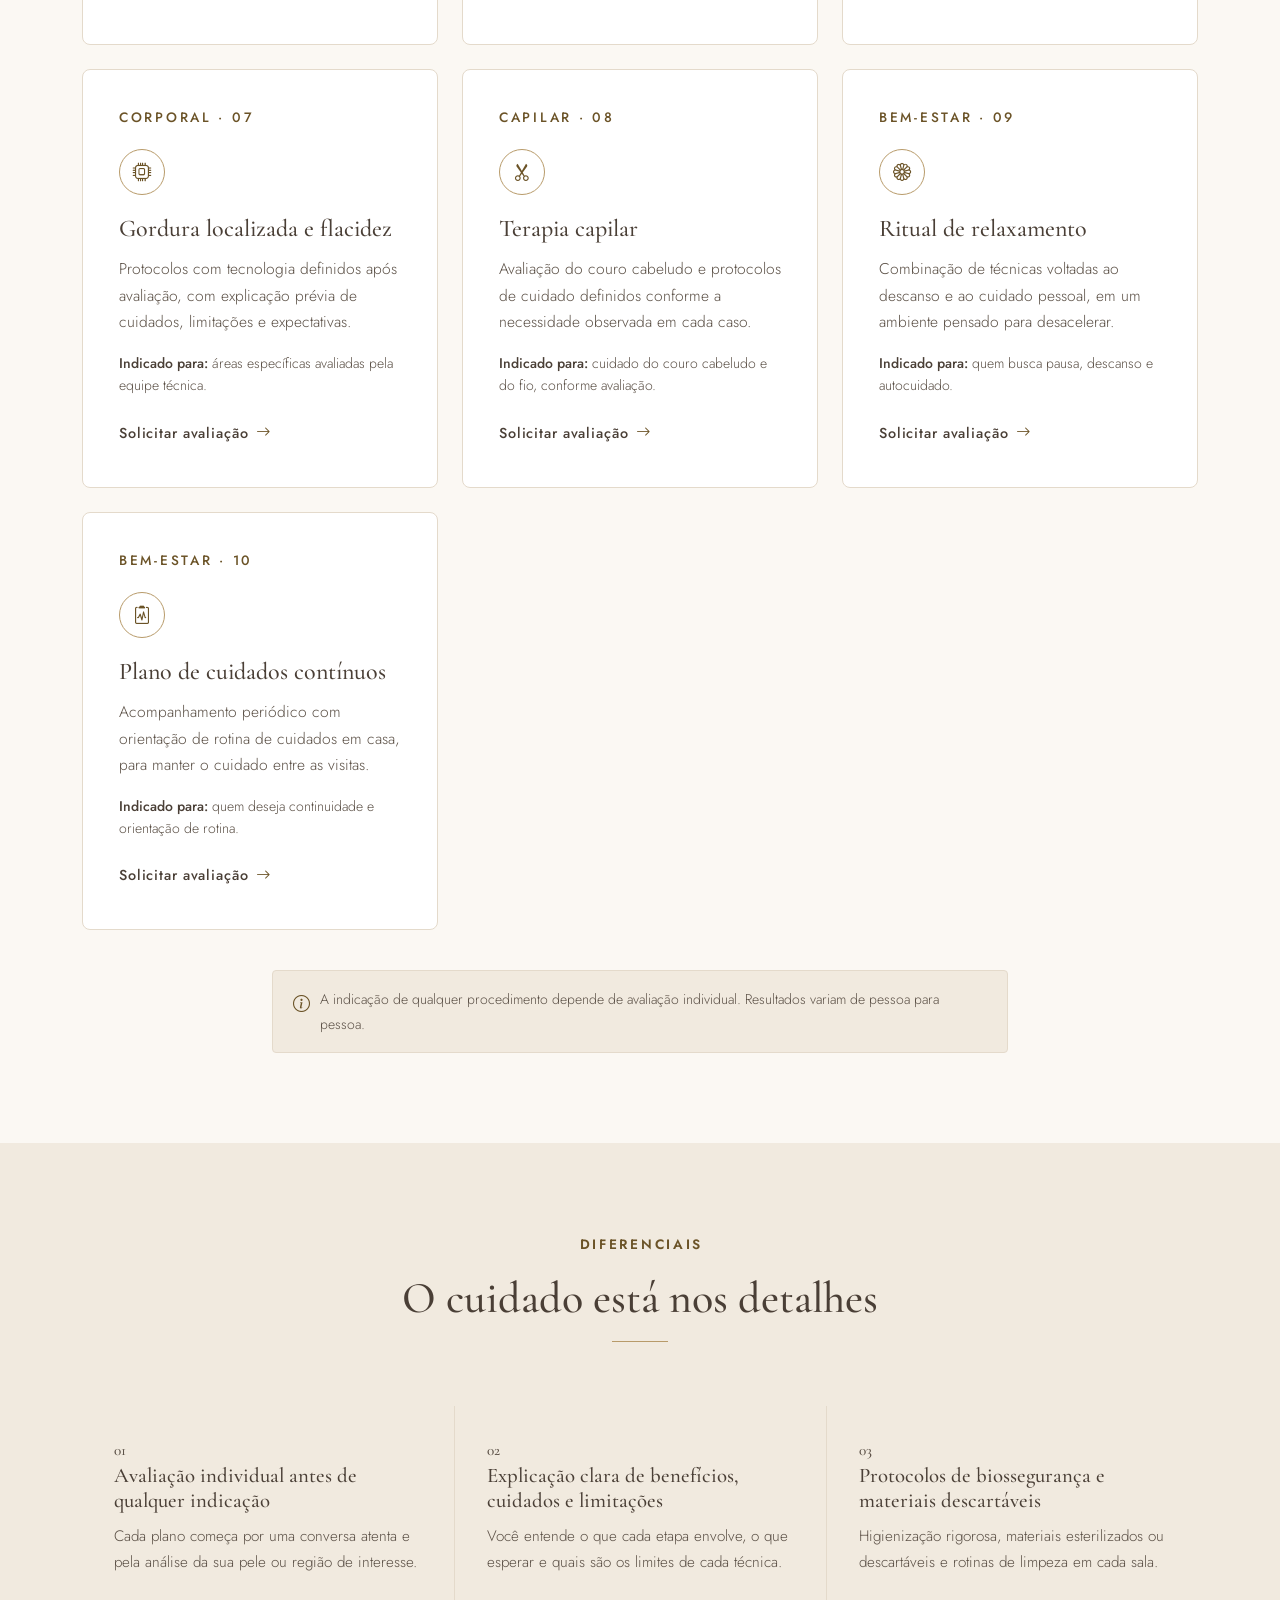
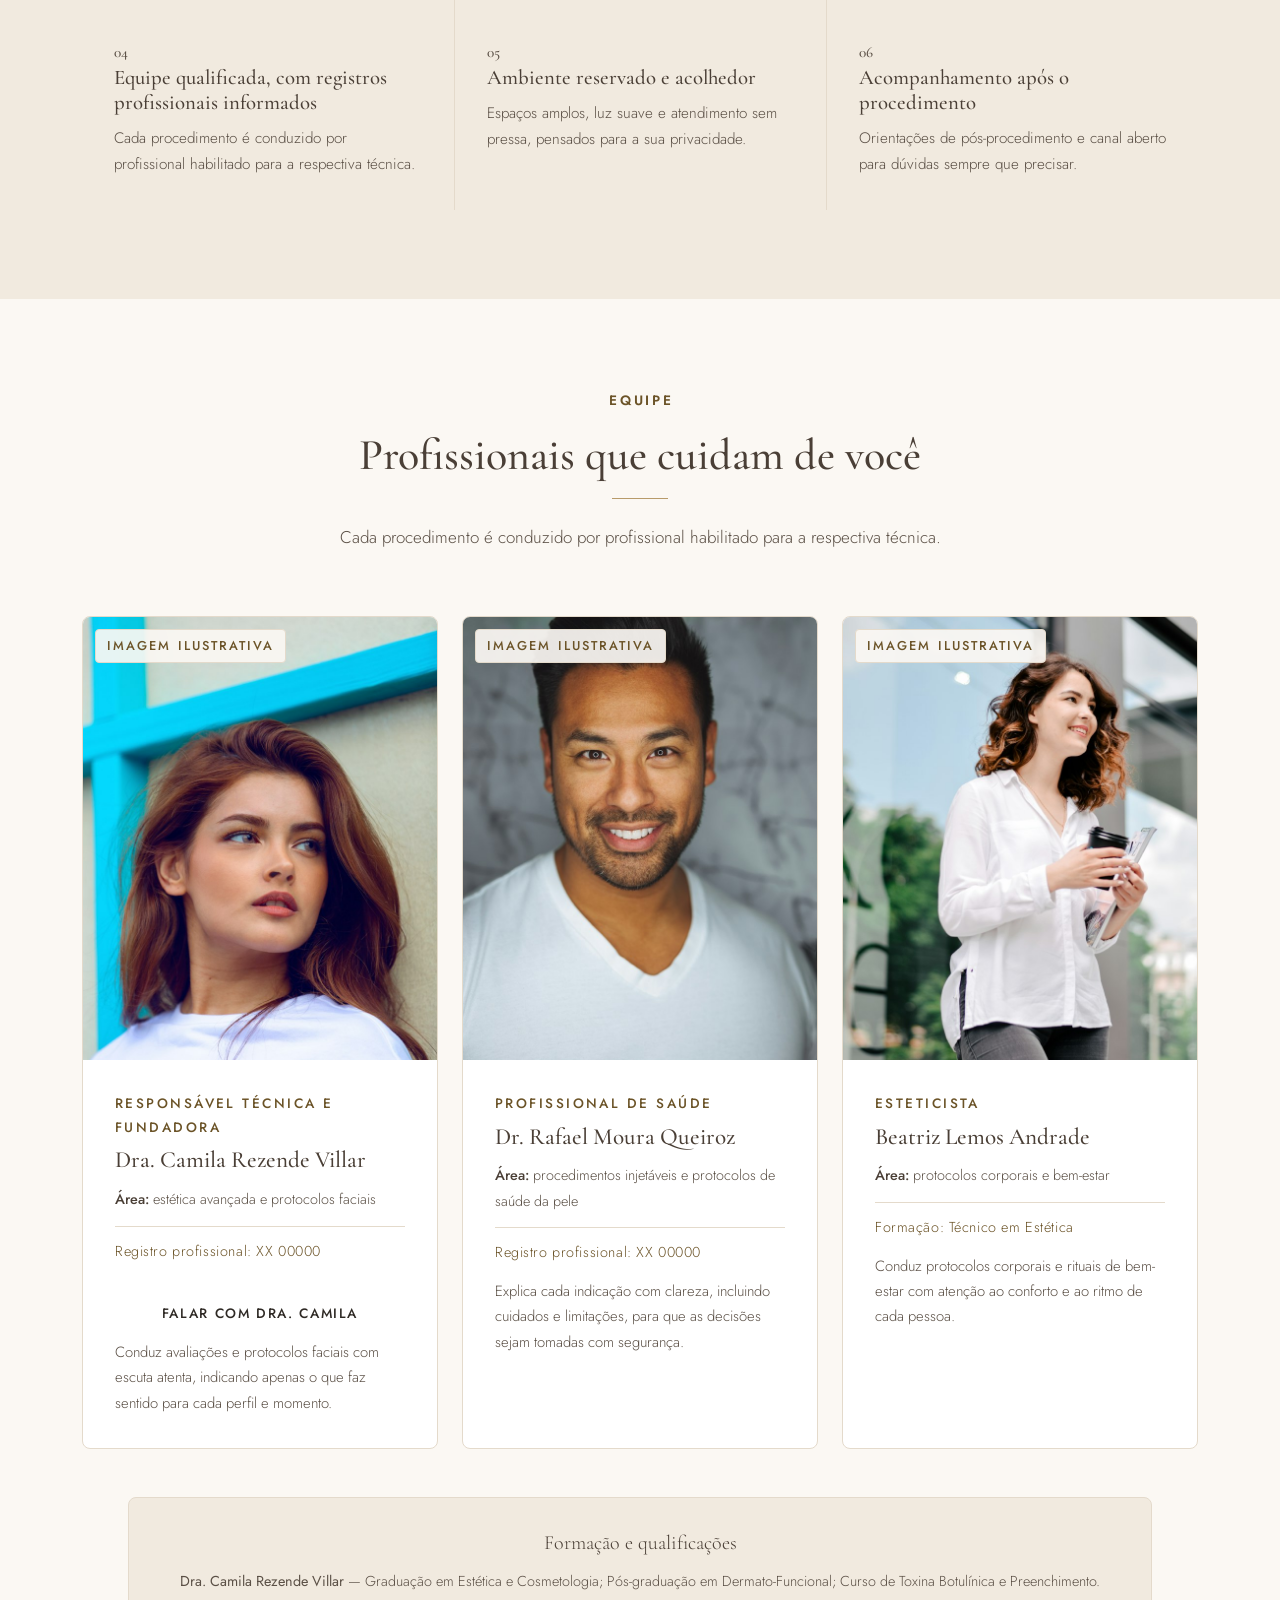
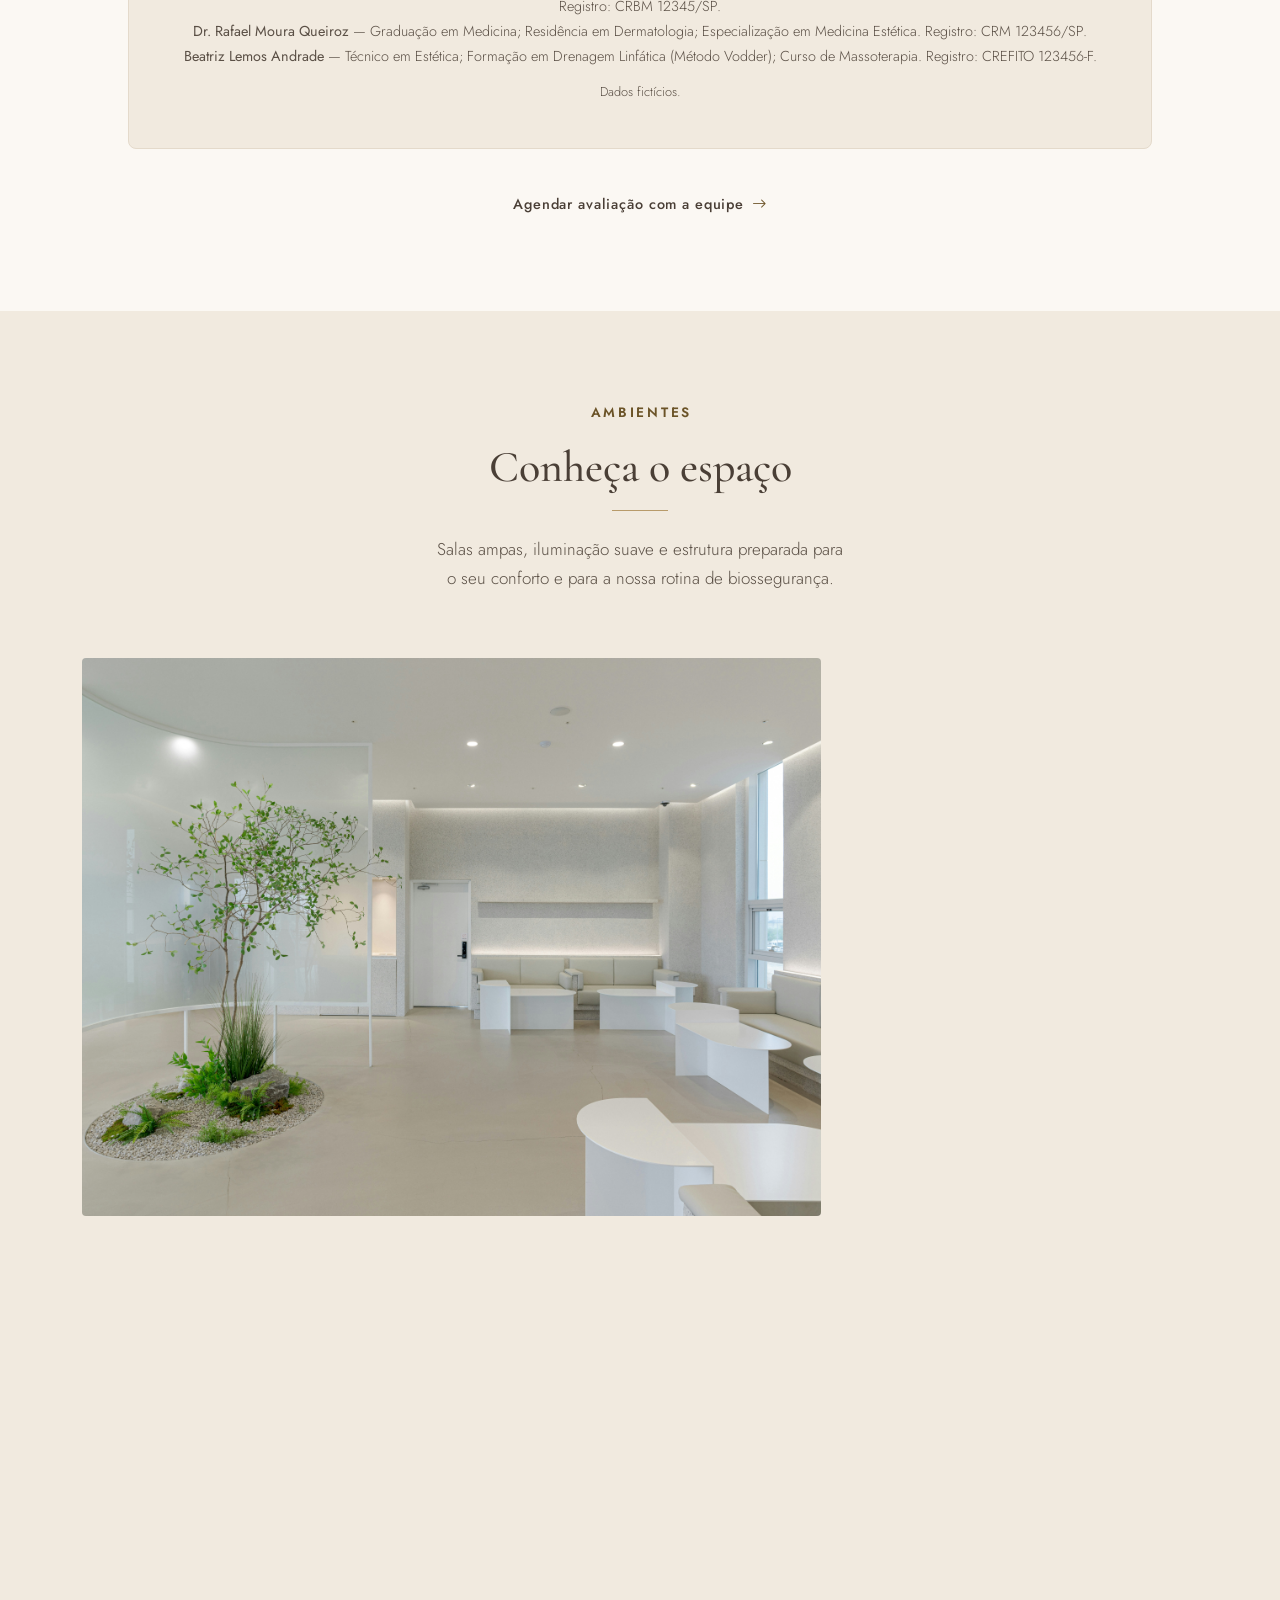
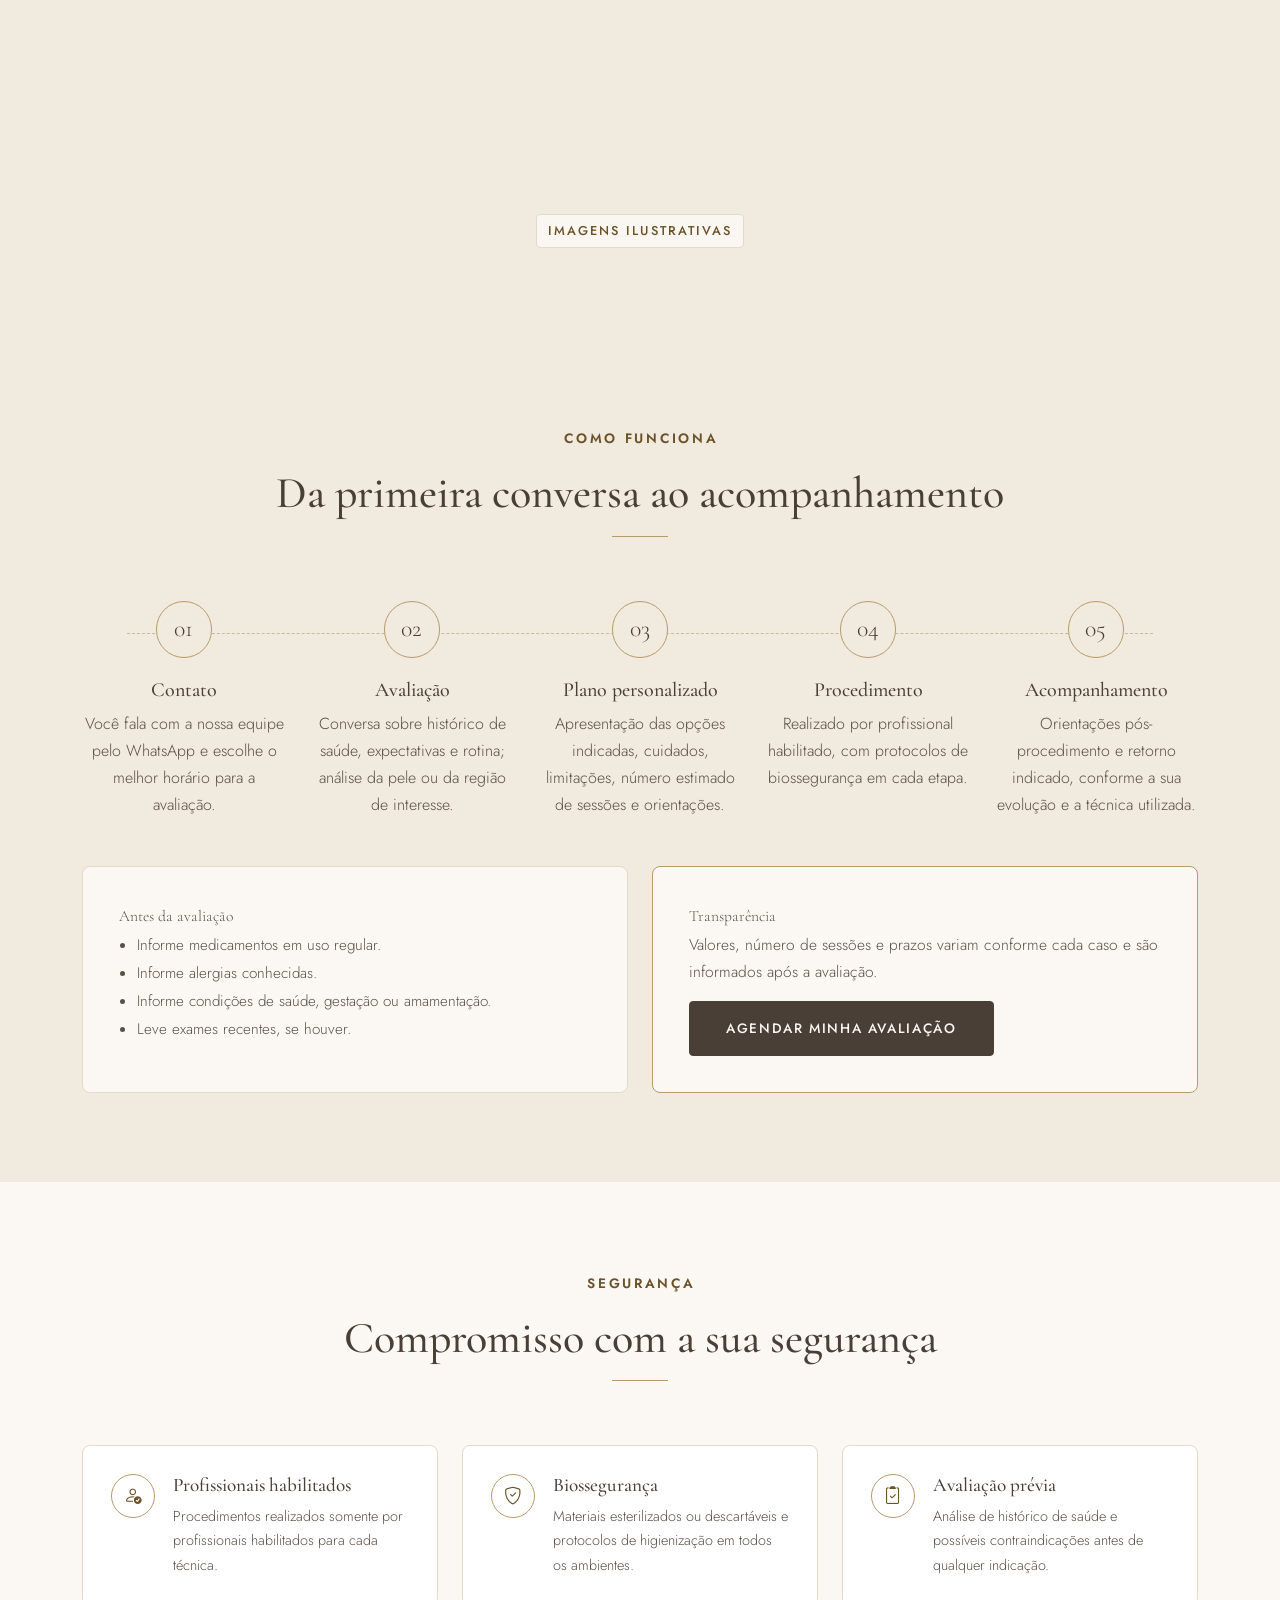
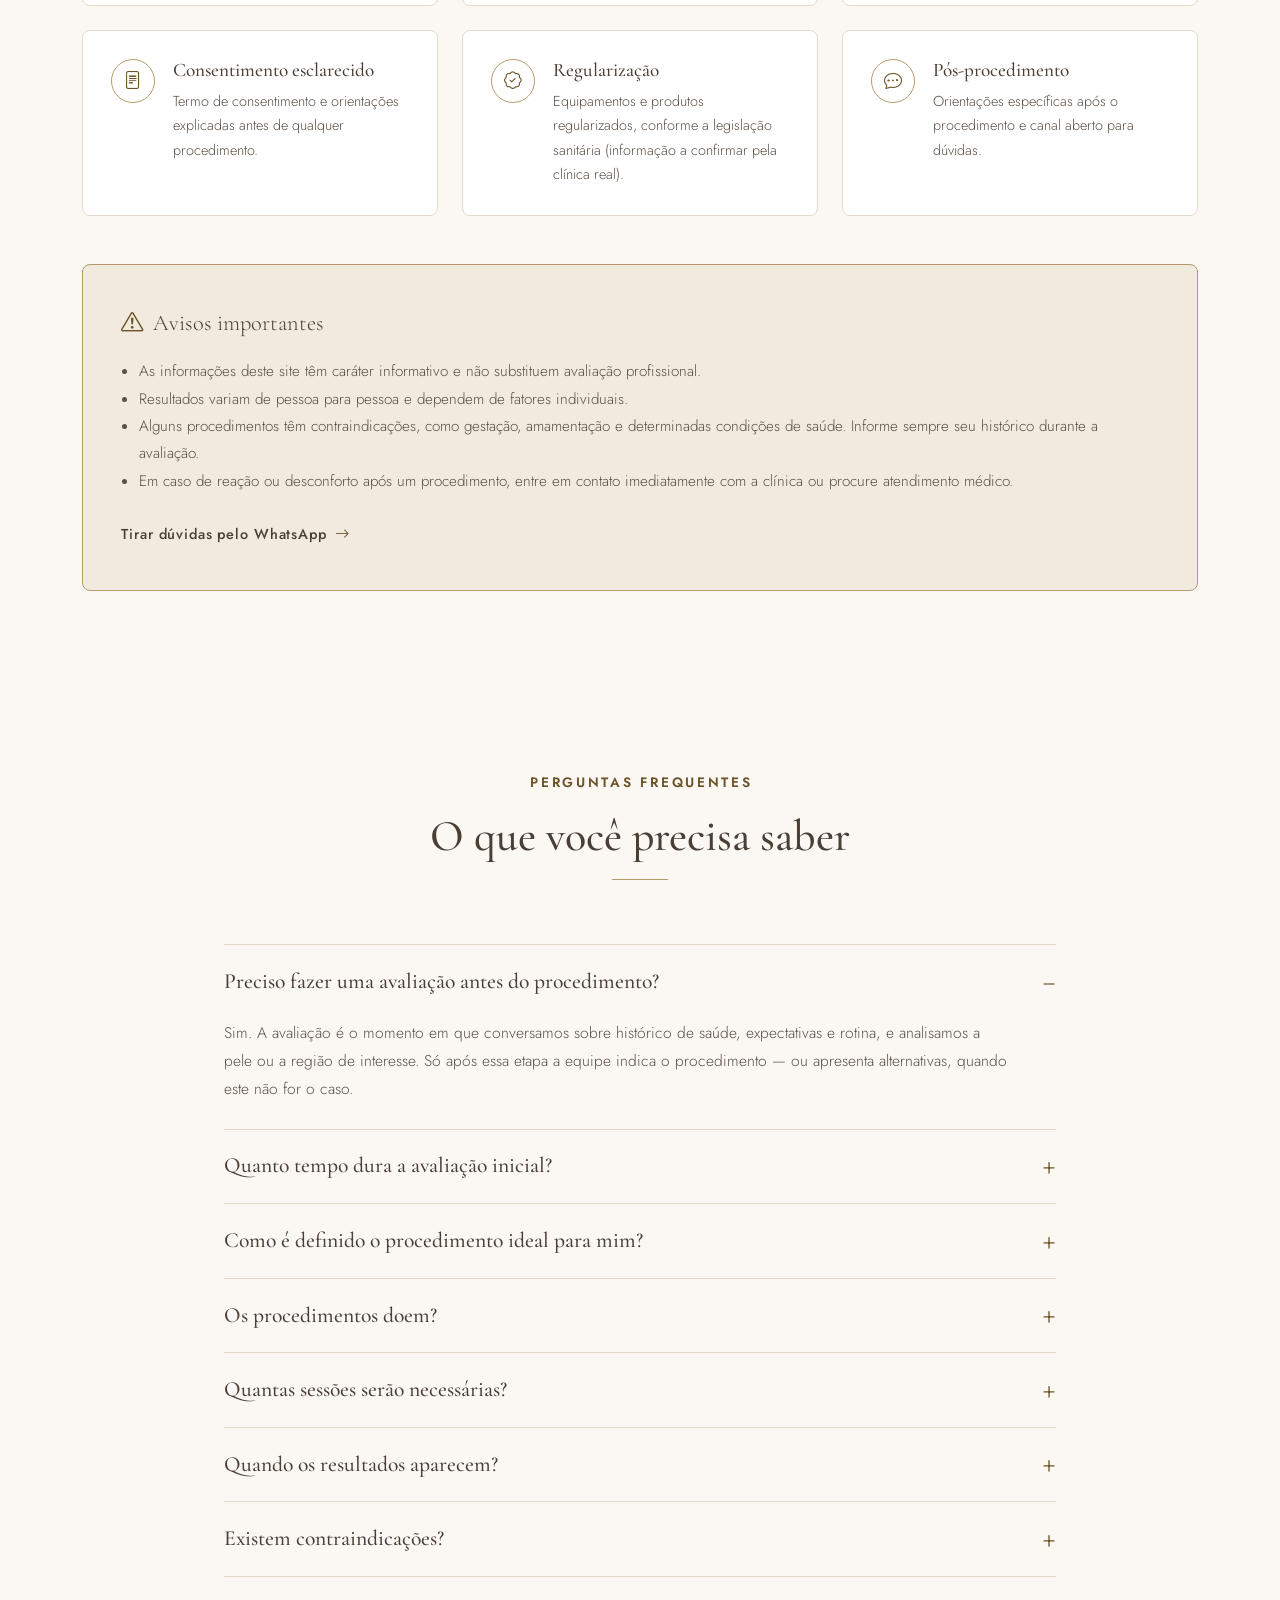
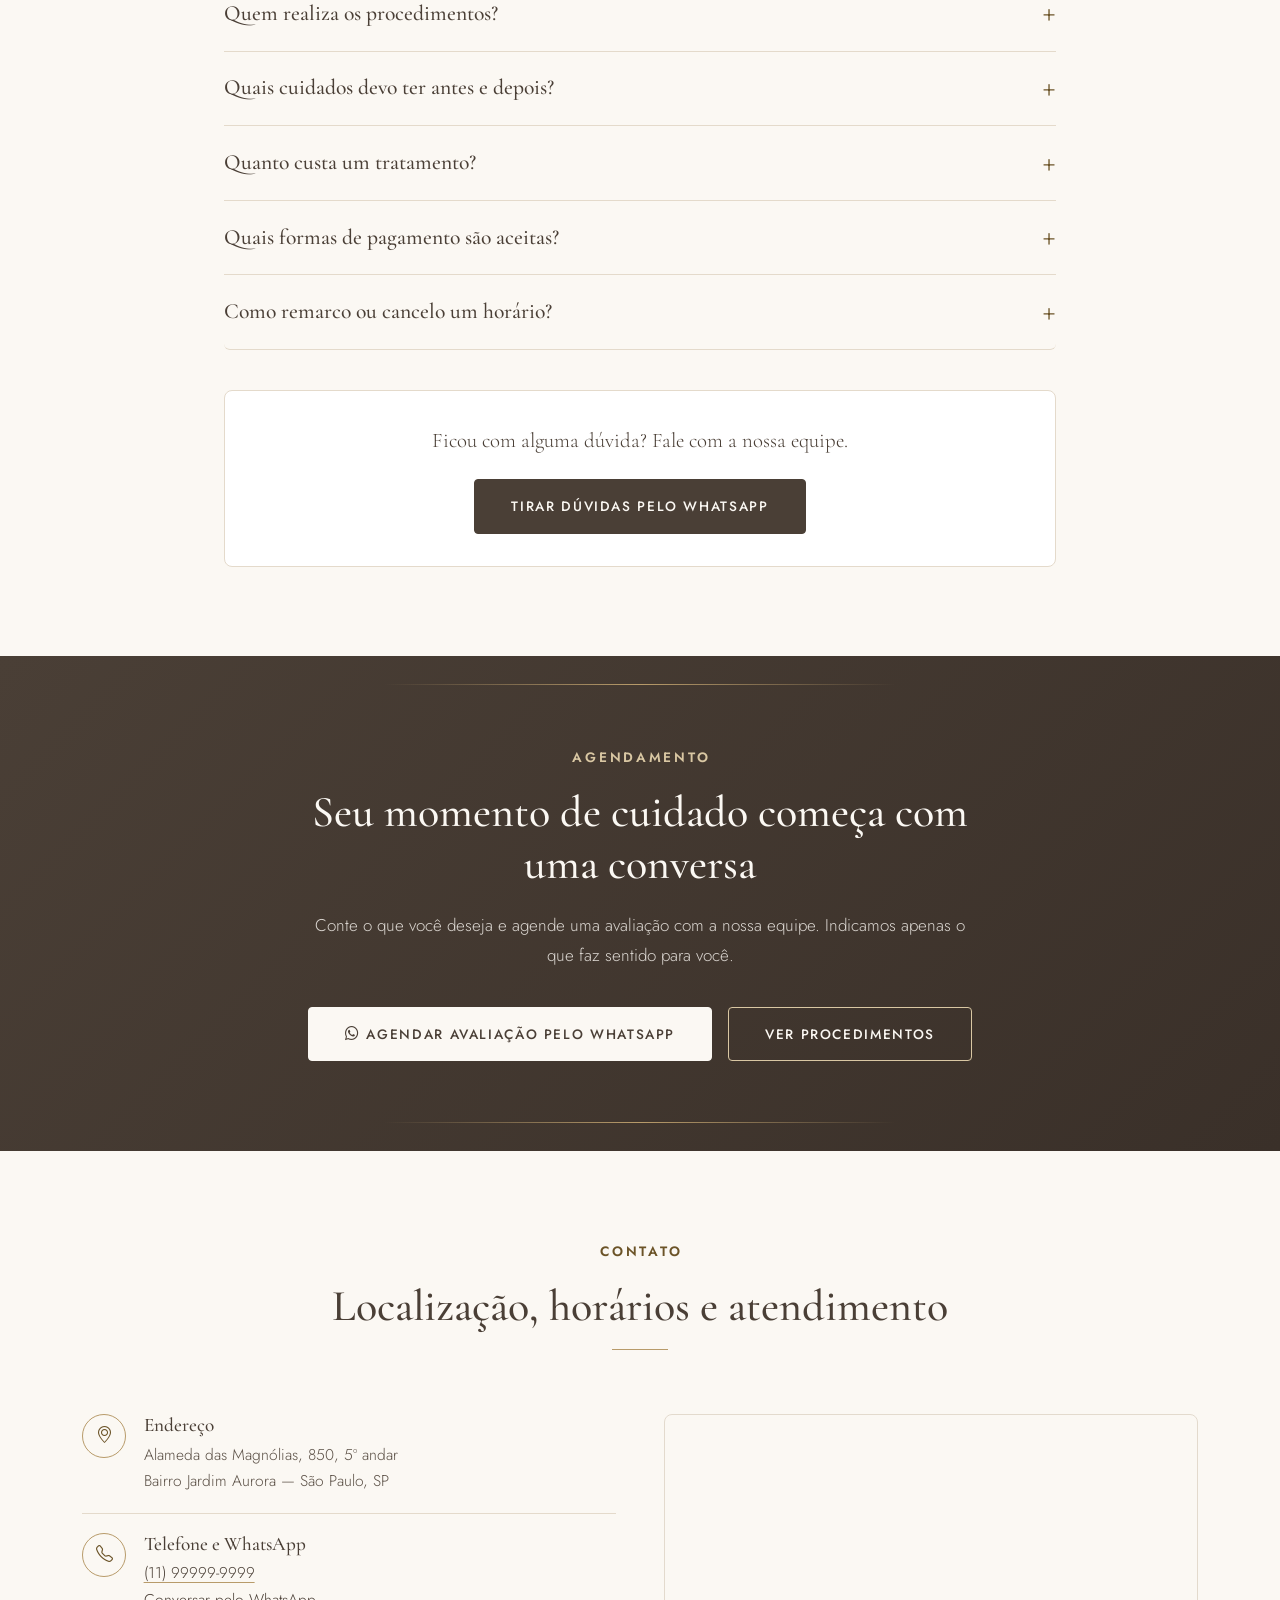
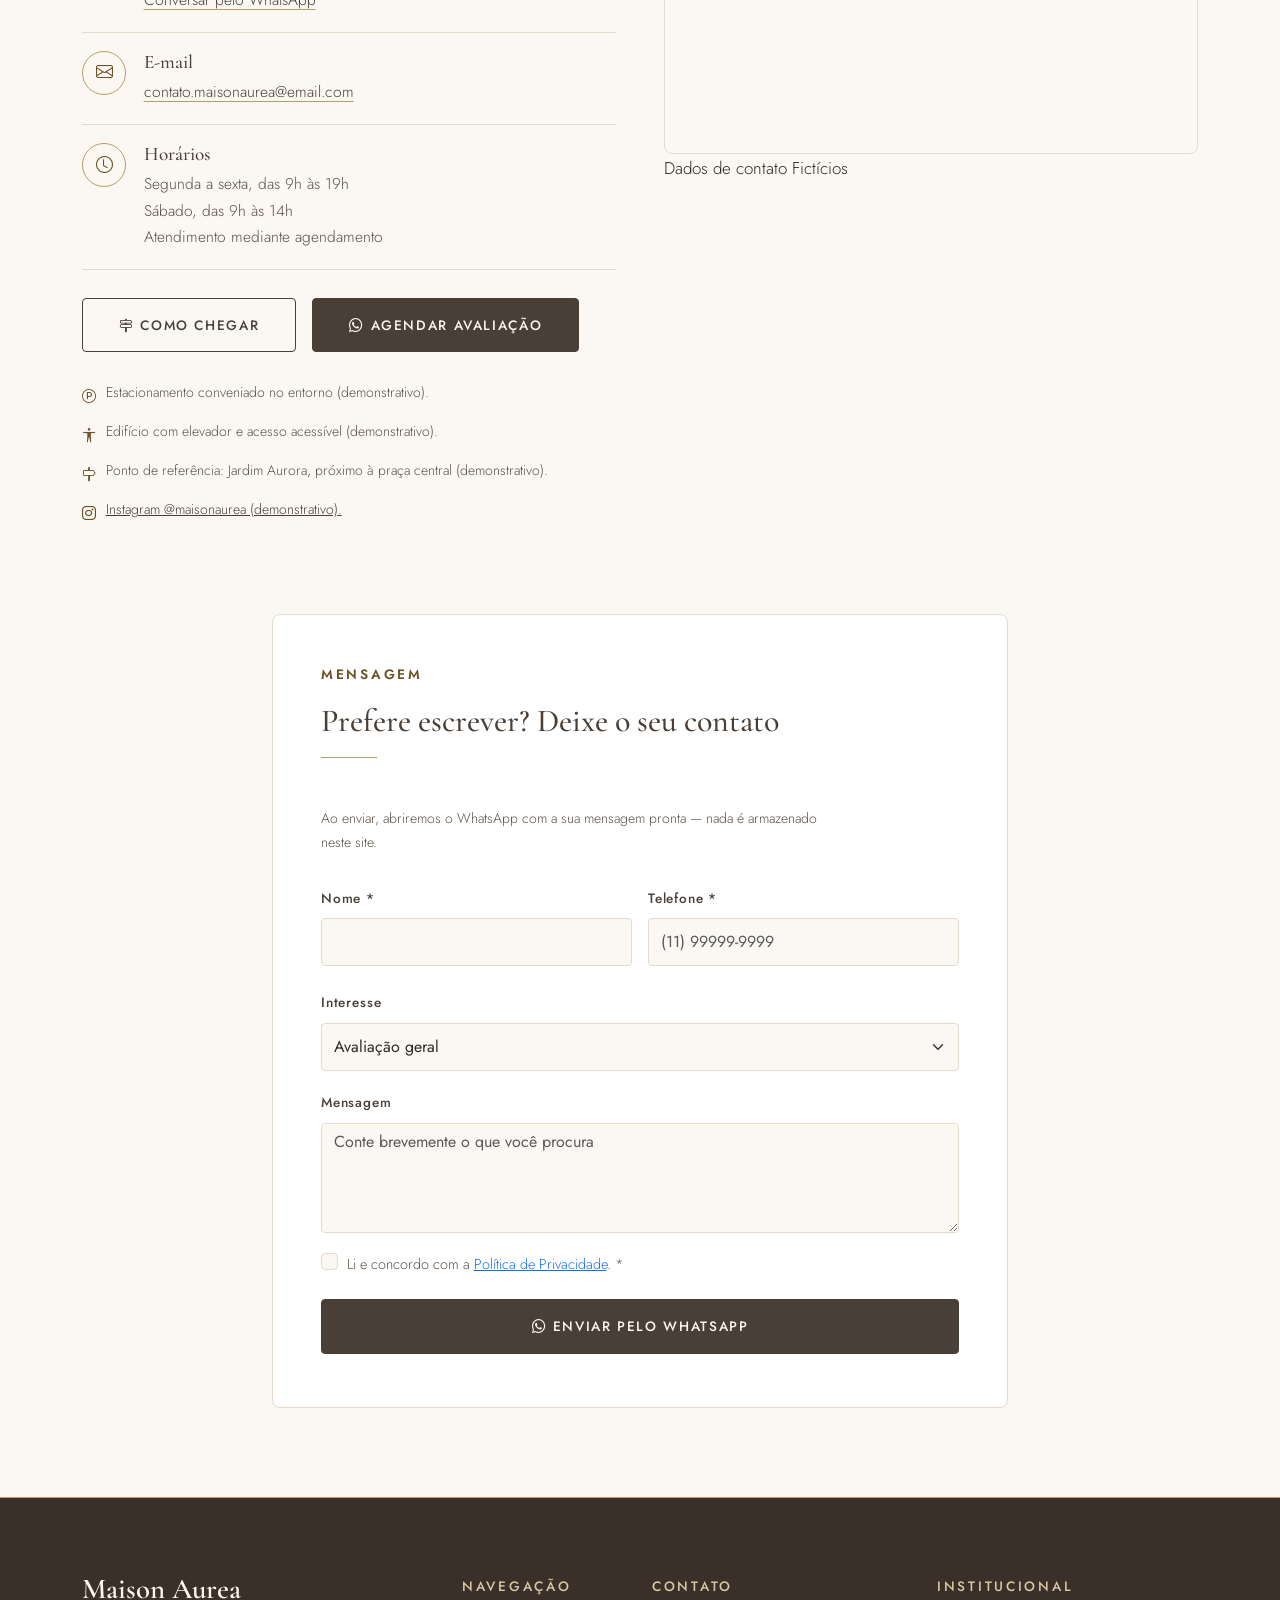
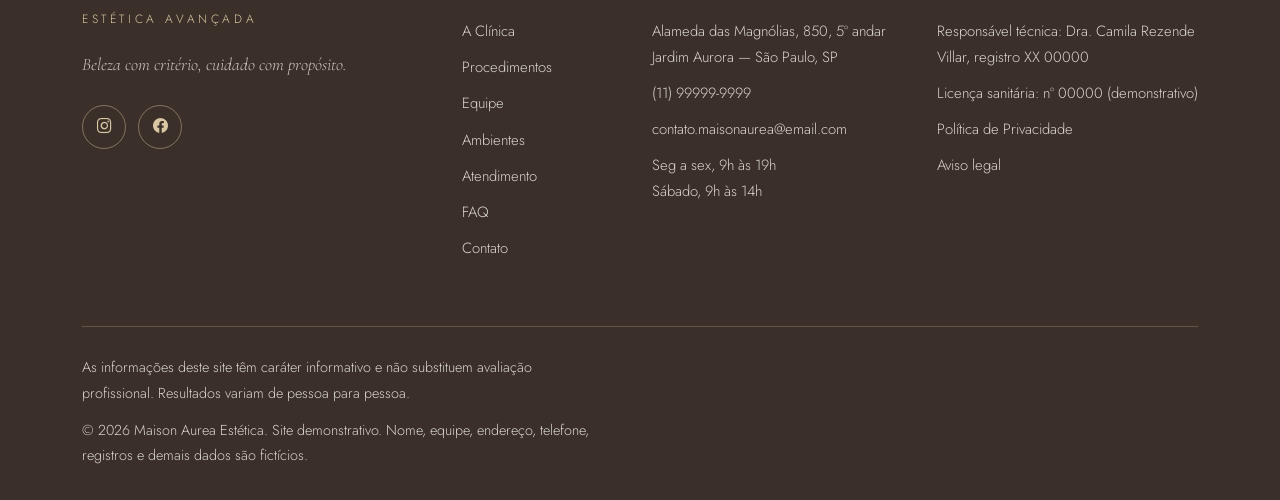
==== commit 6b647cc2: "padronizacao de dados ficticios" ====
--- a/index.html
+++ b/index.html
@@ -55,8 +55,8 @@
     "name": "Maison Aurea Estética",
     "description": "Clínica de estética com procedimentos faciais, corporais, capilares e de bem-estar, conduzidos por equipe multiprofissional.",
     "url": "https://www.seudominio.com.br/",
-    "telephone": "+5511900000000",
-    "email": "contato@maisonaurea.example",
+    "telephone": "+5511999999999",
+    "email": "contato.maisonaurea@email.com",
     "address": {
       "@type": "PostalAddress",
       "streetAddress": "Alameda das Magnólias, 850, 5º andar — Jardim Aurora",
@@ -105,7 +105,7 @@
             <li class="nav-item"><a class="nav-link" href="#faq">FAQ</a></li>
             <li class="nav-item"><a class="nav-link" href="#contato">Contato</a></li>
           </ul>
-          <a class="btn btn-brand btn-header-cta" href="https://wa.me/5511900000000" target="_blank" rel="noopener noreferrer" data-whatsapp-message="Olá! Gostaria de agendar uma avaliação na Maison Aurea.">
+          <a class="btn btn-brand btn-header-cta" href="https://wa.me/5511999999999" target="_blank" rel="noopener noreferrer" data-whatsapp-message="Olá! Gostaria de agendar uma avaliação na Maison Aurea.">
             Agendar avaliação
           </a>
         </div>
@@ -124,7 +124,7 @@
             <h1 class="hero-title" id="hero-title">Cuidado sofisticado para realçar o que há de melhor em <em>você.</em></h1>
             <p class="hero-subtitle">Na Maison Aurea, cada tratamento começa com uma avaliação individual e é conduzido por profissionais habilitados, com protocolos de segurança e resultados pensados para o seu perfil.</p>
             <div class="hero-actions">
-              <a class="btn btn-brand" href="https://wa.me/5511900000000" target="_blank" rel="noopener noreferrer" data-whatsapp-message="Olá! Gostaria de agendar uma avaliação na Maison Aurea.">
+              <a class="btn btn-brand" href="https://wa.me/5511999999999" target="_blank" rel="noopener noreferrer" data-whatsapp-message="Olá! Gostaria de agendar uma avaliação na Maison Aurea.">
                 Agendar avaliação
               </a>
               <a class="btn btn-outline-brand" href="#procedimentos">Conhecer os procedimentos</a>
@@ -231,7 +231,7 @@
               <h3 class="card-procedure__title">Limpeza de pele profunda</h3>
               <p class="card-procedure__desc">Higienização, extração e hidratação realizadas conforme a avaliação da pele e a sua rotina de cuidados.</p>
               <p class="card-procedure__indication"><strong>Indicado para:</strong> pele com resíduos acumulados e necessidade de higienização profissional.</p>
-              <a class="link-arrow" href="https://wa.me/5511900000000" target="_blank" rel="noopener noreferrer" data-whatsapp-message="Olá! Gostaria de agendar uma avaliação para limpeza de pele.">Solicitar avaliação <i class="bi bi-arrow-right" aria-hidden="true"></i></a>
+              <a class="link-arrow" href="https://wa.me/5511999999999" target="_blank" rel="noopener noreferrer" data-whatsapp-message="Olá! Gostaria de agendar uma avaliação para limpeza de pele.">Solicitar avaliação <i class="bi bi-arrow-right" aria-hidden="true"></i></a>
             </article>
           </div>
 
@@ -243,7 +243,7 @@
               <h3 class="card-procedure__title">Peeling</h3>
               <p class="card-procedure__desc">Renovação da pele com indicação e protocolo definidos após avaliação, respeitando o tipo e a sensibilidade da pele.</p>
               <p class="card-procedure__indication"><strong>Indicado para:</strong> quem busca uniformidade e renovação, conforme avaliação da pele.</p>
-              <a class="link-arrow" href="https://wa.me/5511900000000" target="_blank" rel="noopener noreferrer" data-whatsapp-message="Olá! Tenho interesse em peeling. Podem me orientar sobre a avaliação?">Solicitar avaliação <i class="bi bi-arrow-right" aria-hidden="true"></i></a>
+              <a class="link-arrow" href="https://wa.me/5511999999999" target="_blank" rel="noopener noreferrer" data-whatsapp-message="Olá! Tenho interesse em peeling. Podem me orientar sobre a avaliação?">Solicitar avaliação <i class="bi bi-arrow-right" aria-hidden="true"></i></a>
             </article>
           </div>
 
@@ -255,7 +255,7 @@
               <h3 class="card-procedure__title">Microagulhamento</h3>
               <p class="card-procedure__desc">Estímulo da renovação da pele, realizado por profissional habilitado, com protocolo definido após avaliação.</p>
               <p class="card-procedure__indication"><strong>Indicado para:</strong> textura da pele e aspecto de marcas superficiais, conforme avaliação.</p>
-              <a class="link-arrow" href="https://wa.me/5511900000000" target="_blank" rel="noopener noreferrer" data-whatsapp-message="Olá! Gostaria de saber mais sobre microagulhamento e agendar uma avaliação.">Solicitar avaliação <i class="bi bi-arrow-right" aria-hidden="true"></i></a>
+              <a class="link-arrow" href="https://wa.me/5511999999999" target="_blank" rel="noopener noreferrer" data-whatsapp-message="Olá! Gostaria de saber mais sobre microagulhamento e agendar uma avaliação.">Solicitar avaliação <i class="bi bi-arrow-right" aria-hidden="true"></i></a>
             </article>
           </div>
 
@@ -267,7 +267,7 @@
               <h3 class="card-procedure__title">Skinbooster e bioestimuladores</h3>
               <p class="card-procedure__desc">Protocolos indicados após avaliação, realizados por profissional de saúde habilitado, com expectativas explicadas com clareza.</p>
               <p class="card-procedure__indication"><strong>Indicado para:</strong> hidratação e viço da pele, conforme avaliação individual.</p>
-              <a class="link-arrow" href="https://wa.me/5511900000000" target="_blank" rel="noopener noreferrer" data-whatsapp-message="Olá! Gostaria de agendar uma avaliação para protocolos de pele.">Solicitar avaliação <i class="bi bi-arrow-right" aria-hidden="true"></i></a>
+              <a class="link-arrow" href="https://wa.me/5511999999999" target="_blank" rel="noopener noreferrer" data-whatsapp-message="Olá! Gostaria de agendar uma avaliação para protocolos de pele.">Solicitar avaliação <i class="bi bi-arrow-right" aria-hidden="true"></i></a>
             </article>
           </div>
           <!-- 5. Drenagem linfática -->
@@ -278,7 +278,7 @@
               <h3 class="card-procedure__title">Drenagem linfática</h3>
               <p class="card-procedure__desc">Técnica manual voltada ao bem-estar e à sensação de leveza, realizada em ritmo tranquilo e confortável.</p>
               <p class="card-procedure__indication"><strong>Indicado para:</strong> quem busca leveza e relaxamento, conforme avaliação.</p>
-              <a class="link-arrow" href="https://wa.me/5511900000000" target="_blank" rel="noopener noreferrer" data-whatsapp-message="Olá! Gostaria de agendar uma sessão de drenagem ou massagem.">Solicitar avaliação <i class="bi bi-arrow-right" aria-hidden="true"></i></a>
+              <a class="link-arrow" href="https://wa.me/5511999999999" target="_blank" rel="noopener noreferrer" data-whatsapp-message="Olá! Gostaria de agendar uma sessão de drenagem ou massagem.">Solicitar avaliação <i class="bi bi-arrow-right" aria-hidden="true"></i></a>
             </article>
           </div>
 
@@ -290,7 +290,7 @@
               <h3 class="card-procedure__title">Massagem modeladora</h3>
               <p class="card-procedure__desc">Técnica manual com foco em bem-estar corporal, com intensidade ajustada ao seu conforto a cada sessão.</p>
               <p class="card-procedure__indication"><strong>Indicado para:</strong> bem-estar e cuidado corporal rotineiro, conforme avaliação.</p>
-              <a class="link-arrow" href="https://wa.me/5511900000000" target="_blank" rel="noopener noreferrer" data-whatsapp-message="Olá! Gostaria de agendar uma sessão de drenagem ou massagem.">Solicitar avaliação <i class="bi bi-arrow-right" aria-hidden="true"></i></a>
+              <a class="link-arrow" href="https://wa.me/5511999999999" target="_blank" rel="noopener noreferrer" data-whatsapp-message="Olá! Gostaria de agendar uma sessão de drenagem ou massagem.">Solicitar avaliação <i class="bi bi-arrow-right" aria-hidden="true"></i></a>
             </article>
           </div>
 
@@ -302,7 +302,7 @@
               <h3 class="card-procedure__title">Gordura localizada e flacidez</h3>
               <p class="card-procedure__desc">Protocolos com tecnologia definidos após avaliação, com explicação prévia de cuidados, limitações e expectativas.</p>
               <p class="card-procedure__indication"><strong>Indicado para:</strong> áreas específicas avaliadas pela equipe técnica.</p>
-              <a class="link-arrow" href="https://wa.me/5511900000000" target="_blank" rel="noopener noreferrer" data-whatsapp-message="Olá! Gostaria de uma avaliação para tratamento corporal.">Solicitar avaliação <i class="bi bi-arrow-right" aria-hidden="true"></i></a>
+              <a class="link-arrow" href="https://wa.me/5511999999999" target="_blank" rel="noopener noreferrer" data-whatsapp-message="Olá! Gostaria de uma avaliação para tratamento corporal.">Solicitar avaliação <i class="bi bi-arrow-right" aria-hidden="true"></i></a>
             </article>
           </div>
           <!-- 8. Terapia capilar -->
@@ -313,7 +313,7 @@
               <h3 class="card-procedure__title">Terapia capilar</h3>
               <p class="card-procedure__desc">Avaliação do couro cabeludo e protocolos de cuidado definidos conforme a necessidade observada em cada caso.</p>
               <p class="card-procedure__indication"><strong>Indicado para:</strong> cuidado do couro cabeludo e do fio, conforme avaliação.</p>
-              <a class="link-arrow" href="https://wa.me/5511900000000" target="_blank" rel="noopener noreferrer" data-whatsapp-message="Olá! Gostaria de agendar uma avaliação capilar.">Solicitar avaliação <i class="bi bi-arrow-right" aria-hidden="true"></i></a>
+              <a class="link-arrow" href="https://wa.me/5511999999999" target="_blank" rel="noopener noreferrer" data-whatsapp-message="Olá! Gostaria de agendar uma avaliação capilar.">Solicitar avaliação <i class="bi bi-arrow-right" aria-hidden="true"></i></a>
             </article>
           </div>
 
@@ -325,7 +325,7 @@
               <h3 class="card-procedure__title">Ritual de relaxamento</h3>
               <p class="card-procedure__desc">Combinação de técnicas voltadas ao descanso e ao cuidado pessoal, em um ambiente pensado para desacelerar.</p>
               <p class="card-procedure__indication"><strong>Indicado para:</strong> quem busca pausa, descanso e autocuidado.</p>
-              <a class="link-arrow" href="https://wa.me/5511900000000" target="_blank" rel="noopener noreferrer" data-whatsapp-message="Olá! Tenho interesse em um ritual de relaxamento.">Solicitar avaliação <i class="bi bi-arrow-right" aria-hidden="true"></i></a>
+              <a class="link-arrow" href="https://wa.me/5511999999999" target="_blank" rel="noopener noreferrer" data-whatsapp-message="Olá! Tenho interesse em um ritual de relaxamento.">Solicitar avaliação <i class="bi bi-arrow-right" aria-hidden="true"></i></a>
             </article>
           </div>
 
@@ -337,7 +337,7 @@
               <h3 class="card-procedure__title">Plano de cuidados contínuos</h3>
               <p class="card-procedure__desc">Acompanhamento periódico com orientação de rotina de cuidados em casa, para manter o cuidado entre as visitas.</p>
               <p class="card-procedure__indication"><strong>Indicado para:</strong> quem deseja continuidade e orientação de rotina.</p>
-              <a class="link-arrow" href="https://wa.me/5511900000000" target="_blank" rel="noopener noreferrer" data-whatsapp-message="Olá! Tenho interesse em um plano de cuidados contínuos. Podem me orientar?">Solicitar avaliação <i class="bi bi-arrow-right" aria-hidden="true"></i></a>
+              <a class="link-arrow" href="https://wa.me/5511999999999" target="_blank" rel="noopener noreferrer" data-whatsapp-message="Olá! Tenho interesse em um plano de cuidados contínuos. Podem me orientar?">Solicitar avaliação <i class="bi bi-arrow-right" aria-hidden="true"></i></a>
             </article>
           </div>
         </div>
@@ -416,6 +416,7 @@
                 <h3 class="card-member__name">Dra. Camila Rezende Villar</h3>
                 <p class="card-member__area"><span>Área:</span> estética avançada e protocolos faciais</p>
                 <p class="card-member__register">Registro profissional: XX 00000</p>
+                <a class="btn btn-whatsapp btn-sm mt-2" href="https://wa.me/5511911111111?text=Ol%C3%A1!+Gostaria+de+falar+com+Dra.+Camila+Rezende+Villar+sobre+est%C3%A9tica." data-whatsapp-message="Olá! Gostaria de falar com Dra. Camila Rezende Villar sobre estética.">Falar com Dra. Camila</a>
                 <p class="card-member__text">Conduz avaliações e protocolos faciais com escuta atenta, indicando apenas o que faz sentido para cada perfil e momento.</p>
               </div>
             </article>
@@ -472,7 +473,7 @@
         </div>
 
         <div class="section-cta reveal">
-          <a class="link-arrow" href="https://wa.me/5511900000000" target="_blank" rel="noopener noreferrer" data-whatsapp-message="Olá! Gostaria de agendar uma avaliação com a equipe.">
+          <a class="link-arrow" href="https://wa.me/5511999999999" target="_blank" rel="noopener noreferrer" data-whatsapp-message="Olá! Gostaria de agendar uma avaliação com a equipe.">
             Agendar avaliação com a equipe
             <i class="bi bi-arrow-right" aria-hidden="true"></i>
           </a>
@@ -605,7 +606,7 @@
             <div class="notice-block notice-block--gold reveal">
               <p class="notice-block__title">Transparência</p>
               <p>Valores, número de sessões e prazos variam conforme cada caso e são informados após a avaliação.</p>
-              <a class="btn btn-brand mt-3" href="https://wa.me/5511900000000" target="_blank" rel="noopener noreferrer" data-whatsapp-message="Olá! Gostaria de agendar minha primeira avaliação.">
+              <a class="btn btn-brand mt-3" href="https://wa.me/5511999999999" target="_blank" rel="noopener noreferrer" data-whatsapp-message="Olá! Gostaria de agendar minha primeira avaliação.">
                 Agendar minha avaliação
               </a>
             </div>
@@ -689,7 +690,7 @@
             <li>Alguns procedimentos têm contraindicações, como gestação, amamentação e determinadas condições de saúde. Informe sempre seu histórico durante a avaliação.</li>
             <li>Em caso de reação ou desconforto após um procedimento, entre em contato imediatamente com a clínica ou procure atendimento médico.</li>
           </ul>
-          <a class="link-arrow" href="https://wa.me/5511900000000" target="_blank" rel="noopener noreferrer" data-whatsapp-message="Olá! Tenho uma dúvida sobre os procedimentos.">
+          <a class="link-arrow" href="https://wa.me/5511999999999" target="_blank" rel="noopener noreferrer" data-whatsapp-message="Olá! Tenho uma dúvida sobre os procedimentos.">
             Tirar dúvidas pelo WhatsApp
             <i class="bi bi-arrow-right" aria-hidden="true"></i>
           </a>
@@ -866,7 +867,7 @@
 
         <div class="faq-cta reveal">
           <p>Ficou com alguma dúvida? Fale com a nossa equipe.</p>
-          <a class="btn btn-brand" href="https://wa.me/5511900000000" target="_blank" rel="noopener noreferrer" data-whatsapp-message="Olá! Tenho uma dúvida sobre os procedimentos.">
+          <a class="btn btn-brand" href="https://wa.me/5511999999999" target="_blank" rel="noopener noreferrer" data-whatsapp-message="Olá! Tenho uma dúvida sobre os procedimentos.">
             Tirar dúvidas pelo WhatsApp
           </a>
         </div>
@@ -881,7 +882,7 @@
           <h2 class="cta-final__title" id="cta-title">Seu momento de cuidado começa com uma conversa</h2>
           <p class="cta-final__text">Conte o que você deseja e agende uma avaliação com a nossa equipe. Indicamos apenas o que faz sentido para você.</p>
           <div class="cta-final__actions">
-            <a class="btn btn-light-brand" href="https://wa.me/5511900000000" target="_blank" rel="noopener noreferrer" data-whatsapp-message="Olá! Gostaria de agendar uma avaliação na Maison Aurea.">
+            <a class="btn btn-light-brand" href="https://wa.me/5511999999999" target="_blank" rel="noopener noreferrer" data-whatsapp-message="Olá! Gostaria de agendar uma avaliação na Maison Aurea.">
               <i class="bi bi-whatsapp" aria-hidden="true"></i>
               Agendar avaliação pelo WhatsApp
             </a>
@@ -918,8 +919,8 @@
                   <h3>Telefone e WhatsApp</h3>
                   <!-- SUBSTITUIR pelo telefone real -->
                   <p>
-                    <a href="tel:+5511900000000">(11) 90000-0000</a><br>
-                    <a href="https://wa.me/5511900000000" target="_blank" rel="noopener noreferrer" data-whatsapp-message="Olá! Gostaria de agendar uma avaliação na Maison Aurea.">Conversar pelo WhatsApp</a>
+                    <a href="tel:+5511999999999">(11) 99999-9999</a><br>
+                    <a href="https://wa.me/5511999999999" target="_blank" rel="noopener noreferrer" data-whatsapp-message="Olá! Gostaria de agendar uma avaliação na Maison Aurea.">Conversar pelo WhatsApp</a>
                   </p>
                 </div>
               </div>
@@ -928,7 +929,7 @@
                 <span class="contact-info__icon" aria-hidden="true"><i class="bi bi-envelope"></i></span>
                 <div>
                   <h3>E-mail</h3>
-                  <p><a href="mailto:contato@maisonaurea.example">contato@maisonaurea.example</a></p>
+                  <p><a href="mailto:contato.maisonaurea@email.com">contato.maisonaurea@email.com</a></p>
                 </div>
               </div>
 
@@ -949,7 +950,7 @@
                 <a class="btn btn-outline-brand" href="https://www.google.com/maps/search/?api=1&query=Alameda+das+Magnolias+850+Sao+Paulo+SP" target="_blank" rel="noopener noreferrer">
                   <i class="bi bi-signpost-2" aria-hidden="true"></i> Como chegar
                 </a>
-                <a class="btn btn-brand" href="https://wa.me/5511900000000" target="_blank" rel="noopener noreferrer" data-whatsapp-message="Olá! Gostaria de agendar uma avaliação na Maison Aurea.">
+                <a class="btn btn-brand" href="https://wa.me/5511999999999" target="_blank" rel="noopener noreferrer" data-whatsapp-message="Olá! Gostaria de agendar uma avaliação na Maison Aurea.">
                   <i class="bi bi-whatsapp" aria-hidden="true"></i> Agendar avaliação
                 </a>
               </div>
@@ -995,7 +996,7 @@
               </div>
               <div class="col-md-6">
                 <label for="cfPhone" class="form-label">Telefone <span aria-hidden="true">*</span></label>
-                <input type="tel" class="form-control" id="cfPhone" name="telefone" inputmode="numeric" autocomplete="tel" placeholder="(11) 90000-0000" required aria-required="true" aria-describedby="cfPhoneError">
+                <input type="tel" class="form-control" id="cfPhone" name="telefone" inputmode="numeric" autocomplete="tel" placeholder="(11) 99999-9999" required aria-required="true" aria-describedby="cfPhoneError">
                 <p class="field-error" id="cfPhoneError" aria-live="polite"></p>
               </div>
               <div class="col-12">
@@ -1071,8 +1072,8 @@
           <p class="footer-title">Contato</p>
           <ul class="footer-links list-unstyled">
             <li>Alameda das Magnólias, 850, 5º andar<br>Jardim Aurora — São Paulo, SP</li>
-            <li><a href="tel:+5511900000000">(11) 90000-0000</a></li>
-            <li><a href="mailto:contato@maisonaurea.example">contato@maisonaurea.example</a></li>
+            <li><a href="tel:+5511999999999">(11) 99999-9999</a></li>
+            <li><a href="mailto:contato.maisonaurea@email.com">contato.maisonaurea@email.com</a></li>
             <li>Seg a sex, 9h às 19h<br>Sábado, 9h às 14h</li>
           </ul>
         </div>
@@ -1098,7 +1099,7 @@
   </footer>
 
   <!-- Botão flutuante de WhatsApp -->
-  <a class="whatsapp-float" href="https://wa.me/5511900000000" target="_blank" rel="noopener noreferrer"
+  <a class="whatsapp-float" href="https://wa.me/5511999999999" target="_blank" rel="noopener noreferrer"
      aria-label="Falar pelo WhatsApp (abre em nova aba)" data-whatsapp-message="Olá! Gostaria de agendar uma avaliação na Maison Aurea.">
     <i class="bi bi-whatsapp" aria-hidden="true"></i>
   </a>
